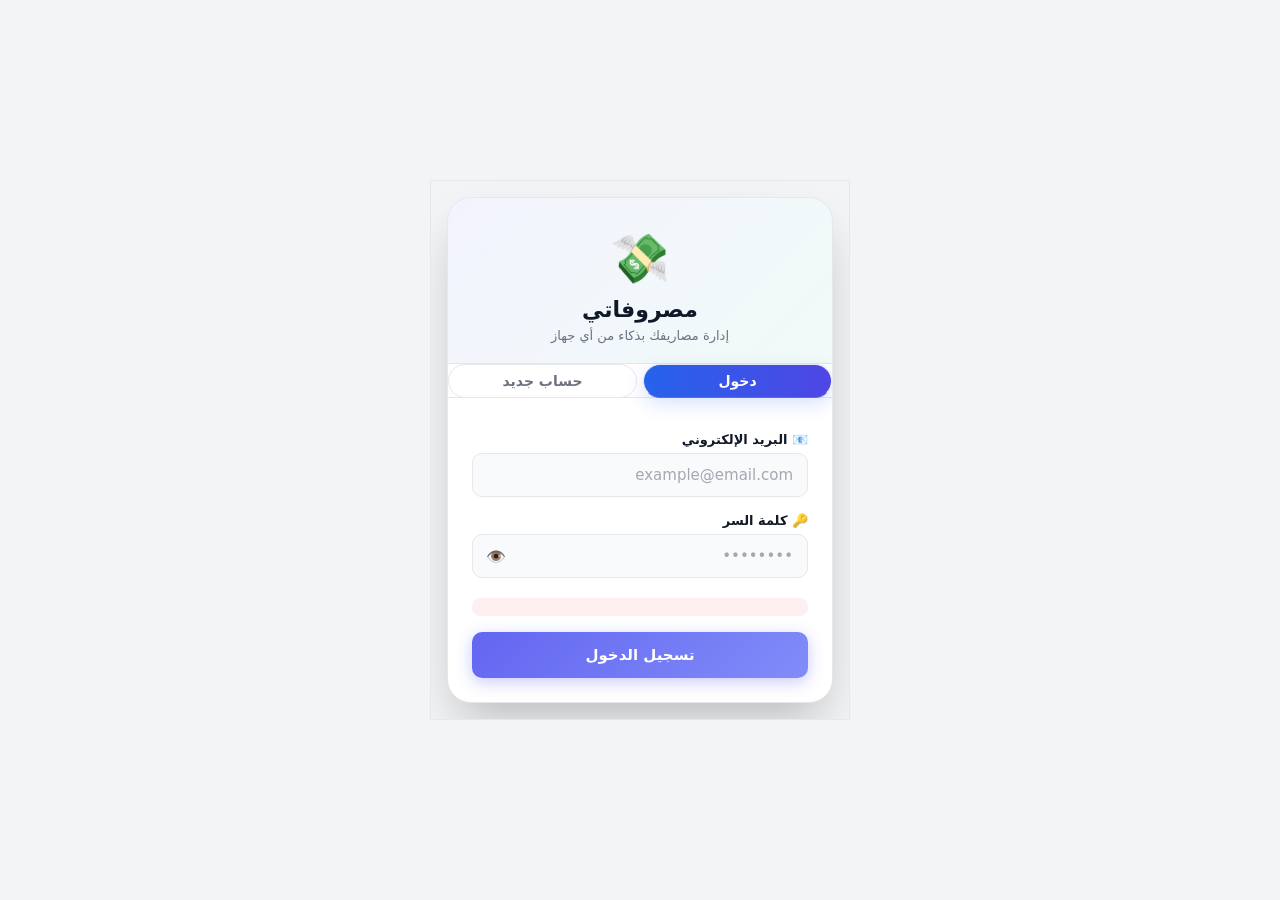
==== index.html @ d6da9ce3 "Add files via upload" ====
<!DOCTYPE html>
<html lang="ar" dir="rtl" data-theme="light">

<head>
  <meta charset="UTF-8" />
  <link rel="manifest" href="/my-money" />
  <title>نظام إدارة المصاريف</title>
  <meta name="viewport" content="width=device-width, initial-scale=1.0" />
  <meta name="theme-color" content="#4f46e5" />
  <meta name="description" content="تطبيق لإدارة ومتابعة المصاريف اليومية" />

  <!-- Web App Manifest للتطبيق -->
  <link rel="manifest" href="manifest.json" />

  <!-- أيقونات التطبيق -->
  <link rel="icon" type="image/jpeg" href="photo_2026-03-03_11-01-38.jpg" />
  <link rel="apple-touch-icon" href="photo_2026-03-03_11-01-38.jpg" />
  <meta name="apple-mobile-web-app-capable" content="yes" />
  <meta name="apple-mobile-web-app-status-bar-style" content="black-translucent" />
  <meta name="apple-mobile-web-app-title" content="المصاريف" />

  <!-- Typography: Inter + Noto Sans Arabic -->
  <link rel="preconnect" href="https://fonts.googleapis.com" />
  <link rel="preconnect" href="https://fonts.gstatic.com" crossorigin />
  <link
    href="https://fonts.googleapis.com/css2?family=Inter:wght@400;500;600;700&family=Noto+Sans+Arabic:wght@400;500;600;700&display=swap"
    rel="stylesheet" />

  <link rel="stylesheet" href="style.css?v=4.0">
  <style>
    .connection-toast {
      position: fixed;
      top: 16px;
      left: 50%;
      transform: translateX(-50%);
      padding: 8px 16px;
      background: rgba(0, 0, 0, 0.7);
      color: #fff;
      border-radius: 4px;
      display: none;
      z-index: 10000;
      transition: opacity 0.3s;
    }

    .connection-toast.show {
      display: block;
      opacity: 1;
    }

    .connection-toast.hide {
      opacity: 0;
    }

    /* network status indicator */
    .network-status {
      display: inline-block;
      width: 14px;
      height: 14px;
      border-radius: 50%;
      margin: 0 8px;
      vertical-align: middle;
      background: #2ecc71;
      /* online default */
      position: relative;
      transition: background 0.3s ease;
      box-shadow: 0 0 8px rgba(46, 204, 113, 0.5);
    }

    .network-status.online {
      background: #2ecc71 !important;
      animation: pulse-glow 2s ease-in-out infinite;
      box-shadow: 0 0 8px rgba(46, 204, 113, 0.6) !important;
    }

    .network-status.offline {
      background: #e74c3c !important;
      animation: pulse-glow-red 2s ease-in-out infinite;
      box-shadow: 0 0 8px rgba(231, 76, 60, 0.5) !important;
    }

    .network-status.syncing {
      background: #3498db !important;
      animation: sync-pulse 1s cubic-bezier(0.68, 0, 0.265, 1) infinite;
      box-shadow: 0 0 8px rgba(52, 152, 219, 0.6) !important;
    }

    .network-status.syncing:after {
      content: '';
      position: absolute;
      top: -3px;
      left: -3px;
      width: calc(100% + 6px);
      height: calc(100% + 6px);
      border: 2px solid #3498db;
      border-top-color: rgba(52, 152, 219, 0.3);
      border-right-color: rgba(52, 152, 219, 0.3);
      border-radius: 50%;
      animation: spin-sync 0.7s linear infinite;
    }

    @keyframes pulse-glow {

      0%,
      100% {
        box-shadow: 0 0 8px rgba(46, 204, 113, 0.4), inset 0 0 4px rgba(46, 204, 113, 0.3);
      }

      50% {
        box-shadow: 0 0 16px rgba(46, 204, 113, 0.8), inset 0 0 4px rgba(46, 204, 113, 0.5);
      }
    }

    @keyframes pulse-glow-red {

      0%,
      100% {
        box-shadow: 0 0 8px rgba(232, 76, 60, 0.4), inset 0 0 4px rgba(232, 76, 60, 0.3);
      }

      50% {
        box-shadow: 0 0 16px rgba(232, 76, 60, 0.8), inset 0 0 4px rgba(232, 76, 60, 0.5);
      }
    }

    @keyframes pulse-glow-blue {

      0%,
      100% {
        box-shadow: 0 0 12px rgba(52, 152, 219, 0.5);
      }

      50% {
        box-shadow: 0 0 20px rgba(52, 152, 219, 0.9);
      }
    }

    @keyframes sync-glow {

      0%,
      100% {
        box-shadow: 0 0 8px rgba(52, 152, 219, 0.4), inset 0 0 4px rgba(52, 152, 219, 0.2);
      }

      50% {
        box-shadow: 0 0 16px rgba(52, 152, 219, 0.8), inset 0 0 4px rgba(52, 152, 219, 0.4);
      }
    }

    @keyframes spin {
      from {
        transform: rotate(0deg);
      }

      to {
        transform: rotate(360deg);
      }
    }

    @keyframes spin-sync {
      0% {
        transform: rotate(0deg);
      }

      100% {
        transform: rotate(360deg);
      }
    }

    @keyframes sync-pulse {

      0%,
      100% {
        transform: scale(1);
      }

      50% {
        transform: scale(1.2);
      }
    }

    /* ==========================================
   * تحسينات شاملة - Mobile First
   * ========================================== */

    /* ===== إصلاح لون حدود المصاريف (كان hardcoded أزرق) ===== */
    .expense-item {
      border-color: var(--border-color) !important;
    }

    /* ===== الخط الأساسي للهاتف ===== */
    html,
    body {
      overflow-x: hidden;
      width: 100%;
    }

    /* Touch targets already set at base level (44px) */

    /* ===== شاشة تسجيل الدخول - Mobile First (already default) ===== */
    @media (max-width: 768px) {
      .login-container {
        max-width: 100%;
        min-height: 100vh;
        min-height: 100dvh;
        border-radius: 0;
        padding: 32px 20px 40px;
        box-shadow: none;
        border: none;
        display: flex;
        flex-direction: column;
      }

      .login-body {
        flex: 1;
      }
    }

    /* ===== Mobile-only: modals, header, tabs ===== */
    @media (max-width: 768px) {

      /* المودالات كاملة الشاشة على الهاتف */
      .modal-backdrop {
        align-items: flex-end;
        z-index: 1000 !important;
      }

      .modal {
        max-width: 100%;
        width: 100%;
        border-radius: 20px 20px 0 0;
        max-height: 92vh;
        max-height: 92dvh;
        padding: 20px 16px calc(20px + env(safe-area-inset-bottom, 0px));
        overflow-y: auto;
      }

      .modal::before {
        content: '';
        display: block;
        width: 40px;
        height: 4px;
        background: var(--border-color);
        border-radius: 2px;
        margin: -12px auto 16px;
      }

      .modal-header h3 {
        font-size: 17px;
      }

      .modal-footer .btn {
        min-height: 46px;
        font-size: 14px;
        width: 100%;
      }

      .modal-footer {
        flex-direction: column-reverse;
        gap: 8px;
      }

      /* الـ header */
      header h2 {
        font-size: 17px;
      }

      .header-sub {
        font-size: 11px;
      }

      .header-actions {
        display: none;
      }

      /* التبويبات مخفية - يحل محلها Bottom Nav */
      .tabs {
        display: none !important;
      }

      .tab-btn {
        font-size: 11px;
        padding: 8px 4px;
      }

      /* month row */
      .month-row {
        flex-wrap: wrap;
        gap: 6px;
      }

      header {
        margin-bottom: 4px;
      }

      /* بطاقات الملخص */
      .summary-value {
        font-size: 15px;
      }

      .card-header h3 {
        font-size: 14px;
      }
    }

    /* ===== شريط التنقل السفلي للهاتف (Bottom Navigation) ===== */
    #mobileBottomNav {
      display: none;
      position: fixed;
      bottom: 0;
      left: 0;
      right: 0;
      height: 66px;
      background: var(--card-bg);
      border-top: 1px solid var(--border-color);
      box-shadow: 0 -2px 12px rgba(0, 0, 0, 0.06);
      z-index: 200;
      padding-bottom: env(safe-area-inset-bottom, 0px);
      align-items: center;
      justify-content: space-around;
    }

    @media (max-width: 768px) {
      #mobileBottomNav {
        display: flex;
      }
    }

    .mobile-nav-item {
      display: flex;
      flex-direction: column;
      align-items: center;
      justify-content: center;
      flex: 1;
      gap: 2px;
      padding: 8px 4px;
      border: none;
      background: transparent;
      cursor: pointer;
      color: var(--subtext-color);
      font-size: 10px;
      font-weight: 600;
      transition: color var(--transition-fast);
      -webkit-tap-highlight-color: transparent;
      position: relative;
      min-height: 50px;
      touch-action: manipulation;
    }

    .mobile-nav-item .nav-icon {
      font-size: 20px;
      transition: transform 0.2s;
    }

    .mobile-nav-item.active {
      color: var(--accent);
    }

    .mobile-nav-item.active .nav-icon {
      transform: scale(1.15);
    }

    .mobile-nav-item::after {
      content: '';
      position: absolute;
      bottom: -1px;
      left: 50%;
      transform: translateX(-50%);
      width: 0;
      height: 3px;
      background: var(--accent);
      border-radius: 2px;
      transition: width 0.2s;
    }

    .mobile-nav-item.active::after {
      width: 60%;
    }

    /* زر إضافة مصروف في المنتصف */
    .mobile-nav-fab {
      width: 52px;
      height: 52px;
      border-radius: 50%;
      background: var(--accent);
      color: white;
      border: none;
      font-size: 26px;
      display: flex;
      align-items: center;
      justify-content: center;
      cursor: pointer;
      box-shadow: 0 4px 16px rgba(79, 70, 229, 0.4);
      transition: transform var(--transition-fast), box-shadow var(--transition-fast);
      margin-top: -20px;
      flex-shrink: 0;
      -webkit-tap-highlight-color: transparent;
      touch-action: manipulation;
    }

    .mobile-nav-fab:active {
      transform: scale(0.92);
      box-shadow: 0 2px 8px rgba(79, 70, 229, 0.35);
    }

    /* ===== زر الإعدادات (يظهر في الـ Header بدلاً من الأزرار الكثيرة على الهاتف) ===== */
    #mobileHeaderBar {
      display: none;
    }

    @media (max-width: 768px) {
      #mobileHeaderBar {
        display: flex;
        justify-content: space-between;
        align-items: center;
        margin-bottom: 4px;
      }

      .mobile-header-right {
        display: flex;
        align-items: center;
        gap: 8px;
      }
    }

    /* ===== قائمة الإعدادات المنسدلة ===== */
    #settingsMenu {
      position: absolute;
      top: calc(100% + 6px);
      left: 0;
      background: var(--card-bg);
      border: 1px solid var(--border-color);
      border-radius: 14px;
      box-shadow: 0 8px 28px rgba(0, 0, 0, 0.14);
      z-index: 300;
      min-width: 200px;
      overflow: hidden;
      animation: fadeInUp 0.2s ease-out;
      display: none;
    }

    #settingsMenu.open {
      display: block;
    }

    .settings-menu-item {
      display: flex;
      align-items: center;
      gap: 10px;
      padding: 13px 16px;
      border: none;
      background: transparent;
      cursor: pointer;
      font-size: 14px;
      color: var(--text-color);
      width: 100%;
      text-align: right;
      border-bottom: 1px solid var(--border-color);
      transition: background 0.15s;
    }

    .settings-menu-item:last-child {
      border-bottom: none;
    }

    .settings-menu-item:hover,
    .settings-menu-item:active {
      background: var(--muted-bg);
    }

    .settings-menu-item.danger {
      color: var(--danger);
    }

    #settingsMenuWrapper {
      position: relative;
    }

    /* ===== Progress Bar لنسبة الإنفاق ===== */
    .spending-progress-wrap {
      margin-top: 10px;
      padding: 8px 10px;
      background: var(--muted-bg);
      border-radius: 10px;
    }

    .spending-progress-header {
      display: flex;
      justify-content: space-between;
      font-size: 12px;
      color: var(--subtext-color);
      margin-bottom: 6px;
      font-weight: 600;
    }

    .spending-progress-bar {
      height: 10px;
      background: var(--muted-bg-2);
      border-radius: 999px;
      overflow: hidden;
    }

    .spending-progress-fill {
      height: 10px;
      border-radius: 999px;
      transition: width 0.5s cubic-bezier(0.34, 1.56, 0.64, 1), background 0.3s;
      background: linear-gradient(90deg, #22c55e, #16a34a);
    }

    .spending-progress-fill.warn {
      background: linear-gradient(90deg, #f59e0b, #d97706);
    }

    .spending-progress-fill.danger {
      background: linear-gradient(90deg, #ef4444, #b91c1c);
    }

    /* ===== زر مسح البحث (✕) ===== */
    .search-wrapper {
      position: relative;
      flex: 1;
    }

    .search-clear-btn {
      position: absolute;
      right: 10px;
      top: 50%;
      transform: translateY(-50%);
      background: none;
      border: none;
      cursor: pointer;
      font-size: 14px;
      color: var(--subtext-color);
      display: none;
      padding: 4px 6px;
      border-radius: 50%;
      line-height: 1;
      transition: color 0.15s, background 0.15s;
      z-index: 1;
    }

    .search-clear-btn.visible {
      display: block;
    }

    .search-clear-btn:hover {
      color: var(--text-color);
      background: var(--muted-bg-2);
    }

    /* ===== الآلة الحاسبة ===== */
    .calc-btn {
      background: var(--card-bg);
      color: var(--text-color);
      border: none;
      padding: 18px 10px;
      font-size: 18px;
      font-weight: 500;
      cursor: pointer;
      transition: background 0.12s, transform 0.08s;
      user-select: none;
      -webkit-tap-highlight-color: transparent;
      touch-action: manipulation;
    }

    .calc-btn:hover {
      background: var(--muted-bg-2);
    }

    .calc-btn:active {
      transform: scale(0.94);
      background: var(--border-color);
    }

    .calc-btn-fn {
      background: var(--muted-bg);
      color: var(--subtext-color);
      font-size: 16px;
    }

    .calc-btn-fn:hover {
      background: var(--muted-bg-2);
    }

    .calc-btn-op {
      background: rgba(255, 159, 10, 0.15);
      color: #ff9f0a;
      font-size: 20px;
      font-weight: 700;
    }

    .calc-btn-op:hover {
      background: rgba(255, 159, 10, 0.25);
    }

    .calc-btn-eq {
      background: #ff9f0a;
      color: #fff;
      font-size: 20px;
      font-weight: 700;
    }

    .calc-btn-eq:hover {
      background: #e8920d;
    }

    .calc-btn-eq:active {
      transform: scale(0.94);
    }

    /* ===== تحسين مودال الإعدادات Desktop ===== */
    /* ===== Tablet Enhancement (768px+) ===== */
    @media (min-width: 768px) {
      body {
        padding: 10px;
        align-items: center;
      }

      .app-container {
        max-width: 560px;
        border-radius: var(--radius-lg);
        box-shadow: var(--shadow-lg);
        border: 1px solid var(--border-color);
        padding: 20px;
        min-height: auto;
      }

      .card {
        border-radius: var(--radius-md);
        padding: 16px;
        box-shadow: var(--shadow-sm);
      }

      .btn {
        font-size: 13px;
        padding: 8px 16px;
        min-height: 36px;
      }

      .btn-sm {
        min-height: 32px;
        padding: 6px 12px;
      }

      .form-input,
      .form-textarea,
      .form-select {
        font-size: 14px;
        padding: 10px 12px;
        min-height: 38px;
      }

      .month-select {
        font-size: 13px;
        min-height: 38px;
      }

      .login-container {
        max-width: 420px;
        border-radius: var(--radius-lg);
        box-shadow: var(--shadow-lg);
        border: 1px solid var(--border-color);
        min-height: auto;
      }
    }

    /* ===== Desktop Enhancement (769px+) ===== */
    @media (min-width: 769px) {

      /* يُظهر header actions على الـ desktop */
      .header-actions {
        display: flex !important;

      }

      /* يُخفي Mobile bar على الـ desktop */
      #mobileHeaderBar {
        display: none !important;
      }

      /* Bottom nav مخفي */
      #mobileBottomNav {
        display: none !important;
      }

      /* التبويبات ظاهرة على الديسكتوب */
      .tabs {
        display: flex !important;
      }

      /* إلغاء modal column-reverse على الديسكتوب */
      .modal-footer {
        flex-direction: row !important;
      }

      .modal-footer .btn {
        width: auto !important;
        min-height: 36px;
      }

      /* الـ modal يعود لوضع المنتصف على الديسكتوب */
      .modal-backdrop {
        align-items: center !important;
      }

      .modal {
        border-radius: var(--radius-lg) !important;
        max-width: 520px !important;
        width: calc(100% - 32px) !important;
      }

      /* إلغاء الشريط العلوي للمودال */
      .modal::before {
        display: none !important;
      }
    }

    /* ===== Wide Desktop (1024px+) ===== */
    @media (min-width: 1024px) {
      .app-container {
        max-width: 600px;
      }
    }

    /* ===== تحسين Safe Area (Notch / Home Bar) ===== */
    @supports (padding-bottom: env(safe-area-inset-bottom)) {
      @media (max-width: 768px) {
        .app-container {
          padding-bottom: calc(80px + env(safe-area-inset-bottom, 0px));
        }

        #mobileBottomNav {
          padding-bottom: env(safe-area-inset-bottom, 0px);
          height: calc(62px + env(safe-area-inset-bottom, 0px));
        }
      }
    }

    /* ===== تحسين Scroll على الهاتف ===== */
    @media (max-width: 768px) {
      html {
        scroll-behavior: smooth;
        -webkit-overflow-scrolling: touch;
      }

      .expense-list {
        gap: 8px;
      }

      .expense-item {
        padding: 12px 10px;
        border-radius: 12px;
      }

      .expense-title {
        font-size: 14px;
      }

      .expense-amount {
        font-size: 14px;
        font-weight: 700;
      }

      /* تحسين بطاقة المقارنة */
      .compare-card {
        padding: 12px;
      }

      /* month-row على الهاتف */
      .month-row {
        flex-wrap: wrap;
      }

      .month-select {
        min-height: 44px;
      }

      /* filter-row */
      .filter-row {
        flex-direction: column;
      }

      .filter-row .form-input-sm,
      .filter-row .form-select-sm {
        width: 100%;
      }
    }
  </style>

</head>

<body>
  <div id="connectionToast" class="connection-toast"></div>
  <!-- Alert Modal Card -->
  <div id="alertModal" class="alert-modal-overlay" style="display:none;">
    <div class="alert-card">
      <div class="alert-card-header">
        <div id="alertIcon" class="alert-card-icon">⚠️</div>
        <div>
          <h3 id="alertTitle" class="alert-card-title">تنبيه</h3>
          <div id="alertMessage" class="alert-card-message"></div>
        </div>
      </div>
      <div class="alert-card-footer">
        <button id="alertBtnCancel" class="btn btn-alert-cancel" style="display:none;">إلغاء</button>
        <button id="alertBtnConfirm" class="btn btn-alert-confirm">حسناً</button>
      </div>
    </div>
  </div>

  <!-- Telegram Progress Modal -->
  <div id="tgProgressOverlay" class="tg-progress-overlay" style="display:none;">
    <div class="tg-progress-card">
      <div class="tg-progress-icon">
        <div class="tg-spinner"></div>
        <div class="tg-icon-center">📲</div>
      </div>
      <h3 class="tg-progress-title">جارِ تحضير النسخة الاحتياطية</h3>
      <div id="tgProgressLabel" class="tg-progress-label">يرجى الانتظار بينما نقوم برفع البيانات...</div>

      <div class="tg-stats-container" id="tgStatsContainer" style="display:none;">
        <div class="tg-stat-item">
          <span class="tg-stat-label">المصاريف</span>
          <span class="tg-stat-value" id="tgStatExpenses">0</span>
        </div>
        <div class="tg-stat-item">
          <span class="tg-stat-label">الإجمالي</span>
          <span class="tg-stat-value" id="tgStatTotal">0</span>
        </div>
      </div>

      <div class="tg-progress-bar-container">
        <div id="tgProgressBar" class="tg-progress-bar-fill"></div>
      </div>
    </div>
  </div>
  <!-- لودر تحميل (يظهر أثناء التحقق من حالة الدخول) -->
  <div id="appLoader" class="app-loader" style="display:none">🔄 جاري التحقق من حالة الدخول...</div>

  <!-- شاشة تسجيل الدخول -->
  <div id="loginView" class="login-container">

    <!-- بطاقة تسجيل الدخول -->
    <div class="login-card">

      <!-- الشعار والعنوان -->
      <div class="login-brand">
        <div class="login-brand-icon">💸</div>
        <h1 class="login-brand-title">مصروفاتي</h1>
        <p class="login-brand-sub">إدارة مصاريفك بذكاء من أي جهاز</p>
      </div>

      <!-- التبويبات -->
      <div class="login-tabs">
        <button id="tabLogin" class="login-tab-btn active">دخول</button>
        <button id="tabRegister" class="login-tab-btn">حساب جديد</button>
      </div>

      <!-- نموذج تسجيل الدخول -->
      <div id="loginForm" class="login-form-body">
        <div class="login-field">
          <label class="login-label">📧 البريد الإلكتروني</label>
          <input id="loginEmail" type="email" class="login-input" placeholder="example@email.com"
            autocomplete="email" />
        </div>
        <div class="login-field">
          <label class="login-label">🔑 كلمة السر</label>
          <div class="login-pw-wrap">
            <input id="loginPassword" type="password" class="login-input" placeholder="••••••••"
              autocomplete="current-password" />
            <button id="btnTogglePwLogin" class="login-pw-toggle" type="button">👁️</button>
          </div>
        </div>
        <div id="authError" class="login-error"></div>
        <button id="btnLogin" class="login-submit-btn">تسجيل الدخول</button>
        <div id="loginProcessingBar" class="login-processing-bar" role="status" aria-live="polite"
          style="display:none;">
          <div class="processing-spinner"></div>
          <span>جاري التحقق...</span>
        </div>
      </div>

      <!-- نموذج إنشاء حساب -->
      <div id="registerForm" class="login-form-body" style="display:none;">
        <div class="login-field">
          <label class="login-label">📧 البريد الإلكتروني</label>
          <input id="registerEmail" type="email" class="login-input" placeholder="example@email.com"
            autocomplete="email" />
        </div>
        <div class="login-field">
          <label class="login-label">🔑 كلمة السر</label>
          <div class="login-pw-wrap">
            <input id="registerPassword" type="password" class="login-input" placeholder="••••••••"
              autocomplete="new-password" />
            <button id="btnTogglePwReg" class="login-pw-toggle" type="button">👁️</button>
          </div>
        </div>
        <div class="login-field">
          <label class="login-label">🔒 تأكيد كلمة السر</label>
          <input id="registerPasswordConfirm" type="password" class="login-input" placeholder="••••••••"
            autocomplete="new-password" />
        </div>
        <div id="registerError" class="login-error"></div>
        <button id="btnRegister" class="login-submit-btn">إنشاء الحساب</button>
        <button id="btnCancelRegister" class="login-cancel-btn" type="button">إلغاء</button>
      </div>

    </div>

    <script>
      // Service Worker registration and background-sync helpers
      async function registerServiceWorkerAndSync() {
        if (!('serviceWorker' in navigator)) return;
        try {
          const reg = await navigator.serviceWorker.register('/sw.js');
          
          // المستمع لتحديثات الـ Service Worker
          reg.addEventListener('updatefound', () => {
            const newWorker = reg.installing;
            newWorker.addEventListener('statechange', () => {
              if (newWorker.state === 'installed' && navigator.serviceWorker.controller) {
                console.log('[SW] تحديث جديد متاح. يرجى إعادة تحميل الصفحة.');
              }
            });
          });

          navigator.serviceWorker.addEventListener('message', (e) => {
            if (!e.data) return;
            if (e.data.type === 'sync-now') {
              try { if (typeof syncPendingChanges === 'function') syncPendingChanges(); } catch (err) { console.warn(err); }
            }
          });

          async function ensureBackgroundSyncRegistered() {
            if (!('sync' in reg)) return;
            try { await reg.sync.register('sync-expenses'); } catch (err) { console.warn(err); }
          }
          setInterval(() => { ensureBackgroundSyncRegistered(); }, 60000);
          ensureBackgroundSyncRegistered();
        } catch (e) { console.warn('SW register failed', e); }
      }
      window.addEventListener('load', () => { registerServiceWorkerAndSync(); });
    </script>
  </div>


  <!-- واجهة التطبيق -->
  <div id="appView" class="app-container">
    <header>
      <div class="header-left">
        <h2><span class="icon">📊</span>مصروفاتي الشهرية</h2>
        <div class="header-sub">إدارة الراتب والمصاريف مع فصل كامل بين الأشهر.</div>
      </div>
      <div class="header-actions">
        <span id="userEmailLabel" class="user-label"></span>
        <!-- حالة الشبكة والمزامنة -->
        <div id="networkStatus" class="network-status" title="حالة الاتصال"></div>
        <div id="syncIndicator" class="sync-indicator synced" title="حالة المزامنة" onclick="showSyncDetails()">
          <span class="sync-dot"></span>
          <span class="sync-label">مزامن</span>
        </div>
        <button id="btnChangePasswordQuick" class="btn btn-outline btn-sm">تغيير كلمة السر</button>
        <button id="btnToggleTheme" class="btn btn-outline btn-sm">الوضع الداكن</button>
        <button id="btnAdminPanel" class="btn btn-outline btn-sm" style="display:none;">لوحة التحكم</button>
        <button id="btnLogout" class="btn btn-outline btn-sm">تسجيل خروج</button>
      </div>
    </header>

    <!-- Mobile Header Bar (يظهر على الهاتف فقط) -->
    <div id="mobileHeaderBar">
      <div style="display:flex; align-items:center; gap:8px;">
        <div id="networkStatusMobile" class="network-status" title="حالة الاتصال"></div>
        <div id="syncIndicatorMobile" class="sync-indicator synced" title="حالة المزامنة" onclick="showSyncDetails()">
          <span class="sync-dot"></span>
          <span class="sync-label">مُزامَن</span>
        </div>
        <span id="userEmailLabelMobile" class="user-label" style="font-size:11px;"></span>
      </div>
      <div class="mobile-header-right">
        <div id="settingsMenuWrapper">
          <button id="btnMobileSettings" class="btn btn-outline btn-sm" style="min-height:36px;" aria-haspopup="true"
            aria-expanded="false">⚙️</button>
          <div id="settingsMenu" role="menu">
            <button class="settings-menu-item" id="menuToggleThemeMob">الوضع الداكن</button>
            <button class="settings-menu-item" id="menuChangePasswordMob">تغيير كلمة السر</button>
            <button class="settings-menu-item" id="menuAdminMob" style="display:none;">لوحة التحكم</button>
            <button class="settings-menu-item" id="menuTelegramBackup">📲 نسخة احتياطية (تلغرام)</button>
            <button class="settings-menu-item danger" id="menuLogoutMob">تسجيل الخروج</button>
          </div>
        </div>
      </div>
    </div>

    <!-- تبويبات (مع أزرار سريعة إضافية) -->
    <div class="tabs">
      <button class="tab-btn active" data-tab="month">الشهر الحالي</button>
      <button class="tab-btn" data-tab="compare">مقارنة الأشهر</button>
      <button class="tab-btn" data-tab="planning"> التخطيط والأهداف</button>
      <button class="tab-btn" data-tab="private"> ملاحظاتي</button>
      <button id="adminTabBtn" class="tab-btn" data-tab="admin" style="display:none;">لوحة التحكم</button>
    </div>

    <!-- اختيار الشهر -->
    <div class="month-row">
      <select id="monthSelect" class="month-select"></select>
      <button id="btnEditMonth" class="btn btn-outline btn-sm">⚙️ إدارة الشهر</button>
      <button id="btnAddMonth" class="btn btn-primary btn-sm">+ شهر</button>
    </div>

    <!-- تبويب الشهر الحالي -->
    <div id="tab-month">
      <!-- ملخص -->
      <div class="card">
        <div class="card-header">
          <h3>ملخص الشهر</h3>
        </div>
        <div class="summary-grid">
          <div class="summary-item">
            <div class="summary-label">الراتب</div>
            <div id="summarySalary" class="summary-value">0</div>
          </div>
          <div class="summary-item">
            <div class="summary-label">إجمالي المصاريف</div>
            <div id="summaryExpenses" class="summary-value negative">0</div>
          </div>
          <div class="summary-item">
            <div class="summary-label">المتبقي</div>
            <div id="summaryRemaining" class="summary-value positive">0</div>
          </div>
        </div>
        <!-- Progress Bar الإنفاق -->
        <div class="spending-progress-wrap" id="spendingProgressWrap">
          <div class="spending-progress-header">
            <span>نسبة الإنفاق من الراتب</span>
            <span id="spendingProgressPct">0%</span>
          </div>
          <div class="spending-progress-bar">
            <div class="spending-progress-fill" id="spendingProgressFill" style="width:0%"></div>
          </div>
        </div>
      </div>

      <!-- إحصائيات متقدمة -->
      <div class="card">
        <div class="card-header">
          <div class="collapse-toggle" id="advancedStatsToggle">
            <span style="display:flex; align-items:center; gap:8px;">📈 إحصائيات متقدمة للشهر</span>
            <span id="advancedStatsIcon" class="collapse-icon">▼</span>
          </div>
        </div>
        <div id="advancedStatsBody" class="collapse-body">

          <!-- شبكة الإحصائيات الرئيسية -->
          <div class="adv-stats-grid">
            <div class="adv-stat-card">
              <div class="adv-stat-icon">📅</div>
              <div class="adv-stat-info">
                <div class="adv-stat-label">متوسط الصرف اليومي</div>
                <div id="statDailyAvg" class="adv-stat-value">0</div>
              </div>
            </div>
            <div class="adv-stat-card">
              <div class="adv-stat-icon">🗓️</div>
              <div class="adv-stat-info">
                <div class="adv-stat-label">المتبقي لكل يوم</div>
                <div id="statRemainingPerDay" class="adv-stat-value">0</div>
              </div>
            </div>
            <div class="adv-stat-card">
              <div class="adv-stat-icon">🔺</div>
              <div class="adv-stat-info">
                <div class="adv-stat-label">أكبر مصروف</div>
                <div id="statMaxExpense" class="adv-stat-value">0</div>
              </div>
            </div>
            <div class="adv-stat-card">
              <div class="adv-stat-icon">🔻</div>
              <div class="adv-stat-info">
                <div class="adv-stat-label">أصغر مصروف</div>
                <div id="statMinExpense" class="adv-stat-value">0</div>
              </div>
            </div>
            <div class="adv-stat-card">
              <div class="adv-stat-icon">🧾</div>
              <div class="adv-stat-info">
                <div class="adv-stat-label">عدد المصاريف</div>
                <div id="statCount" class="adv-stat-value">0</div>
              </div>
            </div>
            <div class="adv-stat-card">
              <div class="adv-stat-icon">📊</div>
              <div class="adv-stat-info">
                <div class="adv-stat-label">متوسط مبلغ المصروف</div>
                <div id="statAvgAmount" class="adv-stat-value">0</div>
              </div>
            </div>
            <div class="adv-stat-card">
              <div class="adv-stat-icon">🏆</div>
              <div class="adv-stat-info">
                <div class="adv-stat-label">أكثر تصنيف صرفاً</div>
                <div id="statTopCategory" class="adv-stat-value">لا يوجد</div>
              </div>
            </div>
            <div class="adv-stat-card">
              <div class="adv-stat-icon">🛡️</div>
              <div class="adv-stat-info">
                <div class="adv-stat-label">المصروف اليومي الآمن</div>
                <div id="statSafeLimit" class="adv-stat-value">0</div>
                <div id="statSafeLimitMsg" class="stat-safe-msg"></div>
              </div>
            </div>
            <div class="adv-stat-card">
              <div class="adv-stat-icon">⏰</div>
              <div class="adv-stat-info">
                <div class="adv-stat-label">الأيام المتبقية في الشهر</div>
                <div id="statDaysLeft" class="adv-stat-value">—</div>
              </div>
            </div>
          </div>

          <!-- تنبيه وتير الإنفاق -->
          <div id="spendingPaceAlert" class="spending-pace-alert" style="display:none;"></div>

          <!-- أبار التصنيفات -->
          <div class="adv-cats-title">🗂️ توزيع الإنفاق حسب الفئة</div>
          <div class="category-bars" id="categoryBars"></div>

        </div>
      </div>

      <!-- بطاقة التحليل الذكي للشهر (تم تعطيلها مؤقتاً بناءً على طلب المستخدم)
      <div class="card ai-analysis-card" id="monthlyAICard">
        <div class="ai-analysis-header">
          <div class="ai-analysis-header-left">
            <div class="ai-analysis-icon-wrap">
              <span class="ai-analysis-icon">🧠</span>
            </div>
            <div>
              <div class="ai-analysis-title">تحليل الذكاء الاصطناعي</div>
              <div class="ai-analysis-subtitle">تحليل دقيق مبني على بياناتك الفعلية</div>
            </div>
          </div>
          <div class="ai-analysis-header-right">
            <button id="btnAnalyzeMonth" class="ai-analyze-btn">
              <span class="ai-btn-icon">🔍</span>
              <span class="ai-btn-text">حلل شهري</span>
            </button>
          </div>
        </div>

        <div id="monthlyAIResult" class="ai-result-area" style="display:none;">
        </div>
      </div>
      -->

      <!-- المصاريف -->
      <div class="card">
        <div class="card-header">
          <h3>المصاريف</h3>
          <button id="btnAddExpense" class="btn btn-success btn-sm">+ مصروف</button>
        </div>
        <div class="filter-row">
          <div class="search-wrapper">
            <input id="searchInput" type="text" class="form-input form-input-sm" placeholder="🔍 بحث عن مصروف..." />
            <button id="searchClearBtn" class="search-clear-btn" title="مسح البحث">✕</button>
          </div>
          <select id="filterCategory" class="form-select form-select-sm">
            <option value="all">كل التصنيفات</option>
          </select>
        </div>
        <label class="filter-toggle">
          <input type="checkbox" id="filterHasImage" />
          عرض المصاريف التي تحتوي على صورة فقط
        </label>
        <div id="filterSummary" class="filter-summary"></div>
        <div id="expenseList" class="expense-list"></div>
      </div>

      <!-- إدارة التصنيفات -->
      <div class="card">
        <div class="card-header">
          <h3>التصنيفات</h3>
        </div>
        <div class="category-add-row">
          <input id="newCategoryInput" type="text" class="form-input form-input-sm" placeholder="تصنيف جديد" />
          <button id="btnAddCategory" class="btn btn-outline btn-sm">إضافة</button>
        </div>
        <div id="categoryList"></div>
      </div>
    </div>

    <!-- تبويب مقارنة الأشهر -->
    <div id="tab-compare" style="display:none;">
      <!-- زر المقارنة المفصلة -->
      <button id="btnOpenDetailedCompare" class="btn btn-primary" style="width: 100%; margin-bottom: 12px; display: flex; align-items: center; justify-content: center; gap: 8px; font-weight: 700;">
        <i class="fa-solid fa-code-compare"></i> مقارنة مفصلة بين شهرين
      </button>

      <!-- شريط الترتيب والفلترة -->
      <div class="compare-toolbar">
        <span class="compare-toolbar-label">📊 ترتيب حسب:</span>
        <div class="compare-sort-group">
          <button class="compare-sort-btn active" data-sort="newest">الأحدث</button>
          <button class="compare-sort-btn" data-sort="oldest">الأقدم</button>
          <button class="compare-sort-btn" data-sort="highest">الأعلى صرفاً</button>
          <button class="compare-sort-btn" data-sort="lowest">الأقل صرفاً</button>
          <button class="compare-sort-btn" data-sort="remaining">الأعلى ادخاراً</button>
        </div>
      </div>

      <!-- مقارنة الفئات شهر بشهر -->
      <div class="card" style="margin-bottom: 1.5rem;">
        <h3
          style="margin-bottom: 1rem; color: var(--text-primary); font-size: 1.1rem; display: flex; align-items: center; gap: 8px;">
          <span>📊</span> مقارنة الفئات السريعة
        </h3>
        <p style="font-size: 0.85rem; color: var(--text-secondary); margin-bottom: 1rem;">قارن الاستهلاك للفئة المحددة
          بين الشهر المحدد حالياً والشهر الذي يسبقه.</p>

        <div style="display: flex; gap: 10px; align-items: center; flex-wrap: wrap;">
          <select id="quickCompareCategory" class="form-input" style="max-width: 200px;">
          </select>
          <button id="btnQuickCompare" class="btn btn-primary" style="padding: 0.4rem 1rem;">مقارنة سريعـة</button>
        </div>

        <div id="quickCompareResult"
          style="margin-top: 1rem; padding: 1rem; background: var(--bg-color); border-radius: 8px; display: none; align-items: center; gap: 15px; flex-wrap: wrap;">
          <div style="flex: 1; min-width: 110px;">
            <div style="font-size: 0.8rem; color: var(--text-secondary);" id="labelPrevMonth">الشهر الماضي</div>
            <div id="quickComparePrevVal" style="font-size: 1.2rem; font-weight: 600; color: var(--text-primary);">0
            </div>
          </div>
          <div style="flex: 1; min-width: 110px;">
            <div style="font-size: 0.8rem; color: var(--text-secondary);" id="labelCurrMonth">الشهر الحالي</div>
            <div id="quickCompareCurrVal" style="font-size: 1.2rem; font-weight: 600; color: var(--text-primary);">0
            </div>
          </div>
          <div id="quickCompareBadge"
            style="padding: 6px 12px; border-radius: 20px; font-weight: 600; font-size: 0.9rem;">
            --
          </div>
        </div>
      </div>

      <!-- بطاقة التحليل الذكي المقارن (تم تعطيلها مؤقتاً بناءً على طلب المستخدم)
      <div class="card ai-analysis-card ai-compare-card" id="compareAICard">
        <div class="ai-analysis-header">
          <div class="ai-analysis-header-left">
            <div class="ai-analysis-icon-wrap ai-compare-icon-wrap">
              <span class="ai-analysis-icon">📊</span>
            </div>
            <div>
              <div class="ai-analysis-title">تحليل الاشهر الذكي</div>
              <div class="ai-analysis-subtitle">يحلل الـ AI أنماط إنفاقك عبر كل الأشهر</div>
            </div>
          </div>
          <div class="ai-analysis-header-right">
            <button id="btnAnalyzeAllMonths" class="ai-analyze-btn ai-analyze-btn--compare">
              <span class="ai-btn-icon">🔍</span>
              <span class="ai-btn-text">حلل الاشهر</span>
            </button>
          </div>
        </div>
        <div id="compareAIResult" class="ai-result-area" style="display:none;"></div>
      </div>
      -->

      <!-- حاوية المحتوى (تُملأ بواسطة renderComparison) -->
      <div id="compareContainer"></div>
    </div>

    <!-- تبويب التخطيط والأهداف -->
    <div id="tab-planning" class="planning-tab-bg" style="display:none;">
      
      <!-- قسم الأهداف -->
      <div class="glass-card" style="margin-bottom: 24px;">
        <div class="glass-header">
          <h3 style="display:flex; align-items:center; gap:8px; font-size:1.3rem; color: var(--text-color); font-weight: 800;">
            <div style="background: linear-gradient(135deg, #3b82f6, #8b5cf6); -webkit-background-clip: text; background-clip: text; -webkit-text-fill-color: transparent;"><i class="fa-solid fa-bullseye"></i></div> أهدافي المستقبلية
          </h3>
          <button id="btnAddGoal" class="btn btn-primary" style="border-radius: 14px; font-weight: 800; padding: 8px 16px; background: linear-gradient(135deg, #3b82f6 0%, #2563eb 100%); box-shadow: 0 4px 15px rgba(37,99,235,0.3); border: none; transition: transform 0.2s, box-shadow 0.2s;">+ هدف جديد</button>
        </div>
        <div id="goalsContainer" class="goals-grid" style="display: grid; grid-template-columns: repeat(auto-fill, minmax(280px, 1fr)); gap: 16px; margin-top: 16px;">
          <!-- Goals injected via JS -->
          <div class="empty-state" id="goalsEmpty" style="grid-column: 1 / -1; background: rgba(255,255,255,0.5); backdrop-filter: blur(4px); border-radius: 16px; padding: 24px;">لا توجد أهداف حالياً. ابدأ بالتخطيط لمستقبلك!</div>
        </div>
      </div>

      <!-- قسم حدود الصرف -->
      <div class="glass-card">
        <div class="glass-header">
          <h3 style="display:flex; align-items:center; gap:8px; font-size:1.3rem; color: var(--text-color); font-weight: 800;">
            <div style="background: linear-gradient(135deg, #ef4444, #f97316); -webkit-background-clip: text; background-clip: text; -webkit-text-fill-color: transparent;"><i class="fa-solid fa-shield-halved"></i></div> حدود الصرف
          </h3>
          <button id="btnOpenCategoryLimits" class="btn btn-outline" style="border-radius: 14px; font-weight: 800; background: rgba(255,255,255,0.6); backdrop-filter: blur(10px); border: 1px solid rgba(255,255,255,0.8); color: var(--text-color); box-shadow: 0 4px 10px rgba(0,0,0,0.05); transition: all 0.2s;">إدارة الحدود</button>
        </div>
        <div style="margin-top: 8px; font-size: 13px; color: var(--subtext-color); margin-bottom: 16px;">
          ضع حداً أقصى للصرف في فئات معينة لمراقبة ميزانيتك بدقة.
        </div>
        <div id="limitsContainer" style="display: flex; flex-direction: column; gap: 12px;">
          <!-- Limits injected via JS -->
          <div class="empty-state" id="limitsEmpty" style="background: rgba(255,255,255,0.5); backdrop-filter: blur(4px); border-radius: 16px; padding: 24px;">لم تقم بتعيين حدود صرف لأي فئة حتى الآن.</div>
        </div>
      </div>

    </div>

    <!-- تبويب ملاحظاتي والحسابات (محمي برقم PIN) -->
    <div id="tab-private" style="display:none;">
      <div id="privateSection" class="private-section-locked">
        <div class="private-lock-container">
          <div class="private-lock-icon">🔐</div>
          <div class="private-lock-text">بيانات حساسة محمية برقم PIN</div>
          <div class="private-pin-input-group">
            <input id="privatePinInput" type="text" inputmode="numeric" pattern="[0-9]*" class="private-pin-input"
              placeholder="0000" maxlength="6" />
            <button id="btnOpenPrivate" class="btn-open-private">فتح</button>
          </div>
          <div id="privateErrorMsg" class="private-error-msg"></div>
        </div>
      </div>

      <div id="privateContent" class="private-content" style="display:none;">
        <!-- قسم رصيدي الكامل -->
        <div class="private-card budget-summary-card">
          <div class="private-card-title">💰 الراتب الكامل</div>
          <div style="display: flex; flex-direction: column; gap: 12px;">
            <!-- حقل الرصيد الكلي -->
            <div class="budget-input-group">
              <label
                style="font-size: 11px; color: var(--subtext-color); font-weight: 600; margin-bottom: 4px; display: block;">إجمالي
                أموالي</label>
              <input id="totalBalanceInput" type="text" inputmode="numeric" class="form-input form-input-sm"
                placeholder="0" />
            </div>

            <!-- اختيار نطاق الأشهر -->
            <div class="budget-range-group">
              <label
                style="font-size: 11px; color: var(--subtext-color); font-weight: 600; margin-bottom: 6px; display: block;">📅
                احسب من:</label>
              <div style="display: grid; grid-template-columns: 1fr 1fr; gap: 6px;">
                <div>
                  <label
                    style="font-size: 10px; color: var(--subtext-color); display: block; margin-bottom: 3px;">من</label>
                  <select id="budgetFromMonth" class="form-select form-select-sm"></select>
                </div>
                <div>
                  <label
                    style="font-size: 10px; color: var(--subtext-color); display: block; margin-bottom: 3px;">إلى</label>
                  <select id="budgetToMonth" class="form-select form-select-sm"></select>
                </div>
              </div>
            </div>

            <!-- ملخص الحسابات -->
            <div class="budget-summary">
              <div class="budget-stat">
                <span class="budget-stat-label">المصروف</span>
                <span id="privateTotalExpenses" class="budget-stat-value danger">0</span>
              </div>
              <div class="budget-stat">
                <span class="budget-stat-label">الأشهر</span>
                <span id="privateAllMonthsCount" class="budget-stat-value">0</span>
              </div>
              <div class="budget-stat">
                <span class="budget-stat-label">المتبقي</span>
                <span id="privateActualRemaining" class="budget-stat-value success">0</span>
              </div>
            </div>
          </div>
        </div>

        <!-- قسم تقسيم الرصيد حسب الفئات -->
        <div class="private-card budget-allocation-card">
          <div class="private-card-title">📊 توزيع رصيدي</div>
          <div style="display: flex; flex-direction: column; gap: 10px;">
            <div id="budgetAllocations" class="budget-allocations-container"></div>
            <button id="btnAddAllocation" class="btn btn-outline btn-sm" style="width: 100%; margin-top: 4px;">+ إضافة
              فئة جديدة</button>
          </div>
        </div>

        <!-- قسم الحاسبة الذكية - مع أزرار -->
        <div class="private-card" style="padding:0;overflow:hidden;">
          <div class="private-card-title" style="padding:14px 16px 10px;">🧮 حاسبتي</div>

          <!-- شاشة العرض -->
          <div style="background:var(--muted-bg);padding:12px 16px;border-bottom:1px solid var(--border-color);">
            <div id="calcDisplay"
              style="font-size:12px;color:var(--subtext-color);min-height:18px;text-align:left;direction:ltr;margin-bottom:4px;white-space:nowrap;overflow:hidden;text-overflow:ellipsis;">
              &nbsp;</div>
            <div id="calcResult"
              style="font-size:26px;font-weight:700;color:var(--text-color);text-align:left;direction:ltr;min-height:36px;word-break:break-all;">
              0</div>
          </div>

          <!-- شبكة الأزرار -->
          <div style="display:grid;grid-template-columns:repeat(4,1fr);gap:1px;background:var(--border-color);">
            <!-- صف 1 -->
            <button class="calc-btn calc-btn-fn" onclick="calcAction('AC')">AC</button>
            <button class="calc-btn calc-btn-fn" onclick="calcAction('DEL')">⌫</button>
            <button class="calc-btn calc-btn-fn" onclick="calcAction('%')">%</button>
            <button class="calc-btn calc-btn-op" onclick="calcAction('/')">÷</button>
            <!-- صف 2 -->
            <button class="calc-btn" onclick="calcAction('7')">7</button>
            <button class="calc-btn" onclick="calcAction('8')">8</button>
            <button class="calc-btn" onclick="calcAction('9')">9</button>
            <button class="calc-btn calc-btn-op" onclick="calcAction('*')">×</button>
            <!-- صف 3 -->
            <button class="calc-btn" onclick="calcAction('4')">4</button>
            <button class="calc-btn" onclick="calcAction('5')">5</button>
            <button class="calc-btn" onclick="calcAction('6')">6</button>
            <button class="calc-btn calc-btn-op" onclick="calcAction('-')">−</button>
            <!-- صف 4 -->
            <button class="calc-btn" onclick="calcAction('1')">1</button>
            <button class="calc-btn" onclick="calcAction('2')">2</button>
            <button class="calc-btn" onclick="calcAction('3')">3</button>
            <button class="calc-btn calc-btn-op" onclick="calcAction('+')">+</button>
            <!-- صف 5 -->
            <button class="calc-btn" onclick="calcAction('0')"
              style="grid-column:span 2;text-align:right;padding-right:22px;">0</button>
            <button class="calc-btn" onclick="calcAction('.')">.</button>
            <button class="calc-btn calc-btn-eq" onclick="calcAction('=')">=</button>
          </div>
        </div>

        <!-- قسم الملاحظات العامة المطور -->
        <div class="private-card" style="display:flex;flex-direction:column;gap:12px;">
          <div style="display:flex;justify-content:space-between;align-items:center;">
            <div class="private-card-title" style="margin:0;">📝 ملاحظاتي</div>
            <button id="btnAddNote" class="btn btn-primary btn-sm"
              style="border-radius:20px; padding: 4px 14px; font-weight:700;">
              ✨ إضافة ملاحظة
            </button>
          </div>

          <!-- صندوق إضافة ملاحظة جديدة -->
          <div id="newNoteForm"
            style="display:none; flex-direction:column; gap:10px; background:var(--muted-bg); padding:14px; border-radius:16px; border:2px solid var(--accent); animation: slideInUp 0.3s ease-out;">
            <div style="display:flex; justify-content:space-between; align-items:center;">
              <h4 id="noteFormTitle" style="font-size:14px; margin:0; color:var(--accent);">ملاحظة جديدة</h4>
              <button id="btnCancelNewNote"
                style="background:none; border:none; color:var(--subtext-color); cursor:pointer; font-size:18px;">✕</button>
            </div>
            <input type="text" id="newNoteTitle" class="form-input" placeholder="عنوان الملاحظة (اختياري)"
              style="font-weight:bold; border-radius:10px;">
            <textarea id="newNoteContent" class="form-textarea" placeholder="اكتب تفاصيلك هنا..."
              style="min-height:120px; font-size:13px; border-radius:10px;"></textarea>
            <div style="display:flex; justify-content:flex-end; gap:8px;">
              <button id="btnConfirmAddNote" class="btn btn-primary btn-sm"
                style="width:100%; padding:10px; border-radius:10px;">حفظ الملاحظة ✅</button>
            </div>
          </div>

          <!-- فلتر البحث -->
          <div class="notes-search-wrapper" id="notesSearchWrapper" style="display:none;">
            <span class="notes-search-icon">🔍</span>
            <input type="text" id="notesSearchInput" class="form-input form-input-sm" placeholder="ابحث في ملاحظاتك..."
              style="font-size:12px; border-radius:20px;">
          </div>

          <!-- قائمة الملاحظات -->
          <div id="notesList"
            style="display:flex; flex-direction:column; gap:10px; max-height:450px; overflow-y:auto; padding:2px;">
            <!-- يتم التعبئة بواسطة JS -->
          </div>

          <!-- حالة فارغة -->
          <div id="notesPlaceholder"
            style="text-align:center; padding:30px 10px; color:var(--subtext-color); background:rgba(0,0,0,0.02); border-radius:12px; border:1px dashed var(--border-color);">
            <div style="font-size:32px; margin-bottom:10px;">empty</div>
            <div style="font-size:14px; font-weight:600;">لا توجد ملاحظات حالياً</div>
            <div style="font-size:12px; opacity:0.8;">ابدأ بتدوين أفكارك أو تفاصيلك المهمة هنا</div>
          </div>

          <div
            style="display:flex;justify-content:space-between;align-items:center;font-size:11px;color:var(--subtext-color);border-top:1px solid var(--border-color);padding-top:8px;">
            <div id="notesTotalCount">0 ملاحظات</div>
            <div id="privateNotesLastUpdate"></div>
          </div>
        </div>


        <!-- زر تعطيل PIN -->
        <div class="private-card"
          style="background: linear-gradient(135deg, rgba(239,68,68,0.05), rgba(239,68,68,0.03));">
          <div class="private-card-title" style="color: #b91c1c;">⚙️ إعدادات الأمان</div>
          <div style="display: flex; flex-direction: column; gap: 8px; font-size: 12px;">
            <label style="display: flex; align-items: center; gap: 6px; cursor: pointer;">
              <input type="checkbox" id="pinEnabledToggle" checked />
              <span>تفعيل قفل PIN</span>
            </label>
            <div style="font-size: 11px; color: var(--subtext-color);">
              عطّل هذا الخيار إذا كنت تريد الوصول المباشر بدون كلمة سر.
            </div>
            <button id="btnChangePinCode" class="btn btn-outline btn-sm">🔄 تغيير رقم PIN</button>
          </div>
        </div>

        <!-- زر تسجيل الخروج من القسم -->
        <button id="btnPrivateLogout" class="btn-private-logout">🔒 قفل هذا القسم</button>
      </div>
    </div>

    <!-- تبويب لوحة التحكم (يظهر للمدير فقط) -->
    <div id="tab-admin" style="display:none;">

      <div class="card">
        <div class="card-header">
          <h3>لوحة تحكم المدير</h3>
          <button id="btnAdminRefresh" class="btn btn-outline btn-sm">🔄 تحديث البيانات</button>
        </div>

        <div id="adminNote" class="login-small-note">
          يمكنك هنا مشاهدة ملخص رواتب ومصاريف جميع المستخدمين مع تفاصيل الأشهر.<br>
          <strong>مهم:</strong> هذه الصفحة تعمل فقط لحساب المدير.
        </div>
      </div>

      <!-- قسم الإعدادات الإدارية -->
      <div class="card">
        <div class="card-header">
          <h3>🔧 الإعدادات الإدارية</h3>
        </div>

        <!-- قفل التسجيل الجديد -->
        <div class="admin-settings-card">
          <div class="admin-settings-group">
            <div style="display: flex; justify-content: space-between; align-items: center;">
              <label class="admin-settings-label">
                📋 التسجيل الجديد
              </label>
              <button id="btnToggleRegistration" class="toggle-switch active">
                <div class="toggle-circle"></div>
              </button>
            </div>
          </div>
        </div>

        <!-- إعدادات Telegram -->
        <div class="admin-settings-card" style="margin-top: 15px;">
          <div class="admin-settings-group">
            <label class="admin-settings-label"
              style="display: block; margin-bottom: 15px; font-weight: bold; border-bottom: 1px solid var(--border-color); padding-bottom: 8px;">
              🤖 إعدادات بوت Telegram للنسخ الاحتياطي
            </label>
            <div class="form-group">
              <label class="form-label" style="font-size: 13px;">Bot Token (توكن البوت)</label>
              <input id="adminTgBotToken" type="text" class="form-input" placeholder="مثال: 123456:ABC-DEF"
                style="margin-bottom: 10px;" />
            </div>
            <div class="form-group">
              <label class="form-label" style="font-size: 13px;">Chat ID (معرف المحادثة للاستلام)</label>
              <input id="adminTgChatId" type="text" class="form-input" placeholder="مثال: 651561282" />
            </div>
            <button id="btnSaveTgConfig" class="btn btn-primary" style="width: 100%; margin-top: 10px;">حفظ إعدادات
              Telegram</button>
          </div>
        </div>
      </div>

      <!-- قسم إدارة المستخدمين -->
      <div class="card">
        <div class="card-header">
          <h3>👥 المستخدمون</h3>
        </div>
        <!-- أدوات بحث وإحصائيات -->
        <div id="adminControls" class="admin-controls">
          <!-- <input id="adminSearch" type="text" class="form-input admin-search" placeholder="🔍 ابحث بالبريد أو UID" /> -->
          <div id="adminStats" class="admin-stats"></div>
        </div>
        <div id="adminUsersContainer" class="admin-users-container"></div>
      </div>

      <div class="admin-note">
        ⚠️ يمكنك حذف بيانات المستخدمين أو تعطيلهم، لكن لا يمكن حذف حسابهم من Firebase Auth.
      </div>

    </div>

    <!-- Bottom Navigation Bar (هاتف فقط) -->
    <nav id="mobileBottomNav" aria-label="التنقل السريع">
      <button class="mobile-nav-item active" data-tab="month" id="mbnMonth">
        <span class="nav-icon">📊</span>
        <span>الشهر</span>
      </button>
      <button class="mobile-nav-item" data-tab="compare" id="mbnCompare">
        <span class="nav-icon">📈</span>
        <span>مقارنة</span>
      </button>
      <button class="mobile-nav-fab" id="mbnAddExpense" title="إضافة مصروف">+</button>
      <button class="mobile-nav-item" data-tab="planning" id="mbnPlanning">
        <span class="nav-icon">🎯</span>
        <span>التخطيط</span>
      </button>
      <button class="mobile-nav-item" data-tab="private" id="mbnPrivate">
        <span class="nav-icon">🔐</span>
        <span>ملاحظاتي</span>
      </button>
    </nav>
    <!-- مودال إدارة الشهر -->
    <div id="modalMonth" class="modal-backdrop">
      <div class="modal">
        <div class="modal-header">
          <h3 id="modalMonthTitle">إدارة الشهر</h3>
          <button id="btnCloseMonth" class="btn btn-outline btn-sm">✕</button>
        </div>
        <div class="form-group">
          <label class="form-label">الشهر</label>
          <select id="monthInput" class="form-select">
            <option value="1">يناير</option>
            <option value="2">فبراير</option>
            <option value="3">مارس</option>
            <option value="4">أبريل</option>
            <option value="5">مايو</option>
            <option value="6">يونيو</option>
            <option value="7">يوليو</option>
            <option value="8">أغسطس</option>
            <option value="9">سبتمبر</option>
            <option value="10">أكتوبر</option>
            <option value="11">نوفمبر</option>
            <option value="12">ديسمبر</option>
          </select>
        </div>
        <div class="form-group">
          <label class="form-label">السنة</label>
          <input id="yearInput" type="number" inputmode="numeric" class="form-input" />
        </div>
        <div class="form-group">
          <label class="form-label">الراتب الشهري</label>
          <input id="salaryInput" type="text" inputmode="numeric" class="form-input" placeholder="مثال: 5,000" />
        </div>
        <div class="modal-footer" style="justify-content: space-between;">
          <button id="deleteMonthBtn" class="btn btn-outline btn-sm" style="display:none;">
            🗑️ حذف الشهر
          </button>
          <div style="display:flex; gap:6px;">
            <button class="btn btn-outline" id="btnCancelMonth">إلغاء</button>
            <button id="saveMonthBtn" class="btn btn-primary">حفظ</button>
          </div>
        </div>
      </div>
    </div>

    <!-- مودال الهدف -->
    <div id="modalGoal" class="modal-backdrop" style="display:none;">
      <div class="modal" style="max-width:480px;">
        <div class="modal-header">
          <h3 id="modalGoalTitle">إضافة/تحرير هدف</h3>
          <button id="btnCloseGoal" class="btn btn-outline btn-sm">✕</button>
        </div>
        <div class="form-group">
          <label class="form-label">اسم الهدف</label>
          <input id="goalTitleInput" type="text" class="form-input" />
        </div>
        <div class="form-group">
          <label class="form-label">المبلغ المستهدف</label>
          <input id="goalTargetInput" type="text" class="form-input" inputmode="numeric" />
        </div>
        <div class="form-group">
          <label class="form-label">المبلغ الحالي (اختياري)</label>
          <input id="goalCurrentInput" type="text" class="form-input" inputmode="numeric" />
        </div>
        <div class="form-group">
          <label class="form-label">تاريخ الإنتهاء (اختياري)</label>
          <input id="goalDueDate" type="date" class="form-input" />
        </div>
        <div class="modal-footer">
          <button id="btnDeleteGoal" class="btn btn-outline btn-sm" style="display:none;">🗑️ حذف</button>
          <div style="display:flex; gap:6px;">
            <button id="btnCancelGoal" class="btn btn-outline">إلغاء</button>
            <button id="btnSaveGoal" class="btn btn-primary">حفظ الهدف</button>
          </div>
        </div>
      </div>
    </div>

    <!-- Modal for adding amount to a goal (replaces prompt) -->
    <div id="modalAddToGoal" class="modal-backdrop" style="display:none;">
      <div class="modal" style="max-width:320px;">
        <div class="modal-header">
          <h3>إضافة مبلغ للهدف</h3>
          <button id="btnCloseAddGoal" class="btn btn-outline btn-sm">✕</button>
        </div>
        <div class="form-group">
          <label class="form-label">المبلغ</label>
          <input id="addGoalAmountInput" type="text" class="form-input" inputmode="numeric" />
        </div>
        <div class="modal-footer">
          <button id="btnCancelAddGoal" class="btn btn-outline">إلغاء</button>
          <button id="btnSaveAddGoal" class="btn btn-primary">حفظ</button>
        </div>
      </div>
    </div>

    <!-- نافذة اختيار الفئة لوضع حد -->
    <div id="modalSelectCategoryForLimit" class="modal-backdrop" style="display:none; z-index: 10003;">
      <div class="modal" style="max-width: 400px; padding: 20px; border-radius: 20px;">
        <div class="modal-header" style="margin-bottom: 16px;">
          <h3 style="font-size: 1.1rem;"><i class="fa-solid fa-tags" style="color:var(--accent);"></i> اختر فئة</h3>
          <button id="btnCloseSelectCategoryLimit" class="btn btn-outline btn-sm" style="border:none;">✕</button>
        </div>
        <div class="modal-body">
          <label style="font-size: 12px; font-weight: 700; color: var(--subtext-color); display: block; margin-bottom: 8px;">اختر الفئة التي تريد وضع حد لها:</label>
          <select id="selectCategoryForLimit" class="form-select" style="width: 100%; border-radius: 12px; margin-bottom: 16px; padding: 10px;"></select>
          <button id="btnProceedCategoryLimit" class="btn btn-primary" style="width: 100%; border-radius: 12px; font-weight: 700;">إعداد الحد</button>
        </div>
      </div>
    </div>

    <!-- مودال إعداد حد الفئة -->
    <div id="modalCategoryLimit" class="modal-backdrop" style="display:none;">
      <div class="modal" style="max-width:420px;">
        <div class="modal-header">
          <h3 id="modalCategoryLimitTitle">إعداد حد الفئة</h3>
          <button id="btnCloseCategoryLimit" class="btn btn-outline btn-sm">✕</button>
        </div>
        <div class="form-group">
          <label class="form-label">الفئة</label>
          <div id="categoryLimitName" class="form-input" style="background:#f7f7f7; padding:8px;"></div>
        </div>
        <div class="form-group">
          <label class="form-label">حد الإنفاق الشهري</label>
          <input id="categoryLimitAmount" type="text" class="form-input" inputmode="numeric"
            placeholder="مثال: 5,000" />
        </div>
        <div class="form-group">
          <label class="form-label"><input id="categoryLimitHard" type="checkbox" /> حظر الإضافة عند التجاوز (Hard
            limit)</label>
        </div>
        <div class="modal-footer">
          <button id="btnDeleteCategoryLimit" class="btn btn-outline btn-sm" style="display:none;">🗑️ حذف الحد</button>
          <div style="display:flex; gap:6px;">
            <button id="btnCancelCategoryLimit" class="btn btn-outline">إلغاء</button>
            <button id="btnSaveCategoryLimit" class="btn btn-primary">حفظ</button>
          </div>
        </div>
      </div>
    </div>

    <!-- مودال حافظة الادخار -->
    <div id="modalBucket" class="modal-backdrop" style="display:none;">
      <div class="modal" style="max-width:440px;">
        <div class="modal-header">
          <h3 id="modalBucketTitle">إضافة/تعديل الحافظة</h3>
          <button id="btnCloseBucket" class="btn btn-outline btn-sm">✕</button>
        </div>
        <div class="form-group">
          <label class="form-label">اسم الحافظة</label>
          <input id="bucketNameInput" type="text" class="form-input" />
        </div>
        <div class="form-group">
          <label class="form-label">المبلغ</label>
          <input id="bucketAmountInput" type="text" inputmode="numeric" class="form-input" placeholder="مثال: 5,000" />
          <div id="bucketAmountNote" class="form-note"
            style="font-size:12px;color:var(--subtext-color);margin-top:6px;">المجموع: 0</div>
        </div>
        <div class="modal-footer">
          <button id="btnDeleteBucket" class="btn btn-outline btn-sm" style="display:none;">🗑️ حذف</button>
          <div style="display:flex; gap:6px;">
            <button id="btnCancelBucket" class="btn btn-outline">إلغاء</button>
            <button id="btnSaveBucket" class="btn btn-primary">حفظ</button>
          </div>
        </div>
      </div>
    </div>

    <!-- مودال معاينة التوزيع (تبويبي) -->
    <div id="modalSplitPreview" class="modal-backdrop" style="display:none;">
      <div class="modal" style="max-width:720px;">
        <div class="modal-header">
          <h3 id="modalSplitPreviewTitle">معاينة التوزيع</h3>
          <button id="btnCloseSplitPreview" class="btn btn-outline btn-sm">✕</button>
        </div>

        <div class="split-preview-tabs" role="tablist">
          <button class="split-tab-btn active" data-tab="details">تفاصيل</button>
          <button class="split-tab-btn" data-tab="summary">الملخص</button>
        </div>

        <div class="split-tab-body">
          <div class="split-tab-panel" id="splitDetailsPanel"></div>
          <div class="split-tab-panel" id="splitSummaryPanel" style="display:none;"></div>
        </div>

        <div class="modal-footer">
          <div style="flex:1"></div>
          <div style="display:flex; gap:6px;">
            <button id="btnApplySplitFromPreview" class="btn btn-primary">تطبيق التوزيع</button>
            <button id="btnCloseSplitPreview2" class="btn btn-outline">إغلاق</button>
          </div>
        </div>
      </div>
    </div>

    <!-- مودال المصروف -->
    <div id="modalExpense" class="modal-backdrop">
      <div class="modal">
        <div class="modal-header">
          <h3 id="expenseModalTitle">إضافة مصروف</h3>
          <button id="btnCloseExpense" class="btn btn-outline btn-sm">✕</button>
        </div>
        <div class="form-group">
          <label class="form-label">عنوان المصروف</label>
          <input id="expenseTitleInput" type="text" class="form-input" placeholder="مثال: غداء، بنزين، شراء كتاب" />
        </div>
        <div class="form-group">
          <label class="form-label">المبلغ</label>
          <input id="expenseAmountInput" type="text" inputmode="numeric" class="form-input"
            placeholder="مثال: 25,000" />
        </div>
        <div class="form-group">
          <label class="form-label">التصنيف</label>
          <select id="expenseCategoryInput" class="form-select"></select>
          <div id="categoryError" style="color: var(--danger); font-size: 12px; margin-top: 3px; display: none;">⚠️ من
            فضلك اختر تصنيفًا</div>
        </div>
        <div class="form-group">
          <label class="form-label">التاريخ</label>
          <input id="expenseDateInput" type="date" class="form-input" />
        </div>
        <div class="form-group">
          <label class="form-label">ملاحظات</label>
          <textarea id="expenseNoteInput" class="form-textarea" placeholder="تفاصيل إضافية إن وجدت"></textarea>
        </div>
        <div class="form-group">
          <label class="form-label">صورة (اختياري)</label>
          <input id="expenseImageInput" type="file" accept="image/*" class="form-input" />
          <!-- معاينة الصورة -->
          <div id="imagePreviewContainer" class="image-preview-container">
            <div class="image-preview-box">
              <img id="imagePreviewImg" src="" alt="معاينة الصورة" />
            </div>
            <div class="image-preview-info">
              <span class="image-preview-filename" id="imagePreviewFilename"></span>
              <span class="image-preview-size" id="imagePreviewSize"></span>
            </div>
            <button type="button" id="imagePreviewRemove" class="image-preview-remove">
              ✕ إزالة الصورة
            </button>
          </div>
        </div>
        <div class="modal-footer" style="justify-content: space-between;">
          <button id="deleteExpenseBtn" class="btn btn-outline btn-sm" style="display:none;">
            حذف المصروف
          </button>
          <div style="display:flex; gap:6px;">
            <button class="btn btn-outline" id="btnCancelExpense">إلغاء</button>
            <button id="saveExpenseBtn" class="btn btn-primary">حفظ</button>
          </div>
        </div>
      </div>
    </div>

    <!-- مودال عرض الصورة -->
    <div id="modalImage" class="modal-backdrop">
      <div class="modal image-modal">
        <img id="imageModalView" src="" alt="صورة المصروف" />
      </div>
    </div>

    <!-- مودال ترحيل الرصيد (تقفيل الشهر) -->
    <div id="rolloverModal" class="modal-backdrop"
      style="display: none; z-index: 10000; align-items: center; justify-content: center;">
      <div class="modal" style="max-width: 450px;">
        <div class="modal-header">
          <h3 style="color: #10b981;">🎉 تقفيل الشهر بنجاح!</h3>
        </div>
        <div class="modal-body">
          <p style="margin-bottom: 10px; color: var(--text-secondary); line-height: 1.5;">
            لديك فائض في ميزانية الشهر الماضي، فلنستفد من هذا المبلغ للوصول لأهدافك بشكل أسرع بحسب استراتيجية الوعي
            المالي.
          </p>
          <div
            style="background: var(--bg-gray); padding: 15px; border-radius: 8px; text-align: center; margin-bottom: 20px;">
            <div style="font-size: 13px; color: var(--text-secondary);">المبلغ المتبقي للترحيل</div>
            <div id="rolloverTotalAmount" style="font-size: 24px; font-weight: 700; color: #10b981;">0</div>
          </div>

          <div id="rolloverGoalsSection" style="display:none;">
            <p style="font-size: 14px; font-weight: 600; margin-bottom: 15px;">هل ترغب بتوزيع هذا الفائض على أهدافك؟</p>
            <div id="rolloverSlidersContainer" style="max-height: 250px; overflow-y: auto; padding-right: 5px;"></div>
            <div style="display: flex; justify-content: space-between; margin-top: 15px; font-size: 13px;">
              <span style="color: var(--text-secondary);">المتبقي للتوزيع:</span>
              <span id="rolloverRemainingToDistribute" style="font-weight: 600;">0</span>
            </div>
            <div class="modal-footer" style="margin-top: 20px;">
              <button id="btnSkipRolloverGoals" class="btn btn-outline">تجاوز</button>
              <button id="btnSaveRolloverGoals" class="btn btn-primary" disabled>توزيع وحفظ</button>
            </div>
          </div>

          <div id="rolloverNoGoalsSection" style="display:none; display: flex; flex-direction: column; gap: 10px;">
            <button id="btnRolloverNextMonth" class="btn btn-primary">🔄 ترحيله لراتب الشهر الحالي</button>
            <button id="btnRolloverVault" class="btn btn-primary" style="background: #a855f7;">🏦 إيداع في القاصة
              (ملاحظاتي)</button>
            <button id="btnRolloverCreateGoal" class="btn btn-outline">🎯 إنشاء هدف لادخاره</button>
            <button id="btnCancelRollover" class="btn btn-outline"
              style="margin-top: 10px; border: none;">إلغاء</button>
          </div>
        </div>
      </div>
    </div>

    <!-- AI Chat Removed — AI is now integrated into stats and comparison sections -->

    <!-- نافذة المقارنة المفصلة بين شهرين -->
    <div id="modalDetailedCompare" class="modal-backdrop" style="display:none; z-index: 10002; align-items: center; justify-content: center;">
      <div class="modal" style="max-width: 480px; padding: 20px; border-radius: 24px;">
        <div class="modal-header" style="margin-bottom: 20px;">
          <h3 style="font-size: 1.2rem; display: flex; align-items: center; gap: 8px;"><i class="fa-solid fa-code-compare" style="color: var(--accent);"></i> مقارنة مفصلة</h3>
          <button id="btnCloseDetailedCompare" class="btn btn-outline btn-sm" style="border:none; background: var(--muted-bg); border-radius: 50%; width: 32px; height: 32px; display: flex; align-items: center; justify-content: center;">✕</button>
        </div>
        <div class="modal-body">
          <div style="background: var(--muted-bg); border: 1px solid var(--border-color); border-radius: 16px; padding: 16px; margin-bottom: 20px;">
            <div style="display: flex; flex-direction: column; gap: 12px;">
              <div>
                <label style="font-size: 12px; font-weight: 700; color: var(--text-color); display: block; margin-bottom: 6px;">الشهر المراد تحليله (الشهر الحالي)</label>
                <select id="detailedCompareMonth1" class="form-select" style="width: 100%; border-radius: 12px; border-color: rgba(37, 99, 235, 0.3); background-color: var(--card-bg);"></select>
              </div>
              <div style="display: flex; align-items: center; justify-content: center; margin: -4px 0;">
                <div style="background: var(--card-bg); padding: 4px 12px; border-radius: 20px; font-size: 10px; font-weight: 700; color: var(--subtext-color); border: 1px solid var(--border-color); z-index: 1;">مقارنة مع</div>
              </div>
              <div>
                <label style="font-size: 12px; font-weight: 700; color: var(--text-color); display: block; margin-bottom: 6px;">الشهر المرجعي (الشهر السابق)</label>
                <select id="detailedCompareMonth2" class="form-select" style="width: 100%; border-radius: 12px; background-color: var(--card-bg);"></select>
              </div>
            </div>
          </div>
          <button id="btnRunDetailedCompare" class="btn btn-primary" style="width: 100%; border-radius: 14px; font-weight: 700; padding: 12px; font-size: 1rem; margin-bottom: 8px; box-shadow: 0 4px 12px rgba(37, 99, 235, 0.2);">🚀 ابدأ المقارنة</button>
          
          <div id="detailedCompareResults" style="display: none; border-top: 1px solid var(--border-color); margin-top: 20px; padding-top: 20px;">
            <!-- Results injected via JS -->
          </div>
        </div>
      </div>
    </div>

    <!-- مودال تغيير كلمة السر -->
    <div id="changePasswordModal" class="modal-backdrop"
      style="display: none; z-index: 10001; align-items: center; justify-content: center;">
      <div class="modal" style="max-width: 400px;">
        <div class="modal-header">
          <h3>تغيير كلمة السر</h3>
          <button class="btn btn-outline btn-sm"
            onclick="document.getElementById('changePasswordModal').style.display='none'">✕</button>
        </div>
        <div class="modal-body">
          <div class="form-group">
            <label class="form-label">كلمة السر الجديدة</label>
            <input id="modalNewPassword" type="password" class="form-input"
              placeholder="كلمة السر الجديدة (6 أحرف على الأقل)" />
          </div>
          <div class="form-group">
            <label class="form-label">تأكيد كلمة السر الجديدة</label>
            <input id="modalConfirmPassword" type="password" class="form-input" placeholder="تأكيد كلمة السر الجديدة" />
          </div>
          <div id="modalPasswordMessage" style="font-size: 13px; margin-bottom: 12px; min-height: 18px;"></div>
          <button id="btnModalChangePassword" class="btn btn-primary" style="width: 100%;">✓ تحديث كلمة السر</button>
        </div>
      </div>
    </div>

    <!-- سكربت التطبيق + Firebase -->
    <script type="module">
      /* ⚠️ ملاحظة الأمان:
       * - كل مستخدم له بيانات منفصلة في localStorage (محمي برقم UID الفريد)
       * - البيانات في Firebase مخزنة في مسار users/{uid}/state (محمي بـ UID)
       * - يتم مسح جميع البيانات من الذاكرة عند تسجيل الخروج
       * - يجب تطبيق Firebase Security Rules للحماية الإضافية
       */
      import { initializeApp } from "https://www.gstatic.com/firebasejs/11.0.0/firebase-app.js";
      import {
        getDatabase,
        ref,
        set,
        get,
        remove,
        onValue,
      } from "https://www.gstatic.com/firebasejs/11.0.0/firebase-database.js";

      import {
        getAuth,
        onAuthStateChanged,
        createUserWithEmailAndPassword,
        signInWithEmailAndPassword,
        signOut,
        updatePassword,
        reauthenticateWithCredential,
        EmailAuthProvider,
      } from "https://www.gstatic.com/firebasejs/11.0.0/firebase-auth.js";

      const firebaseConfig = {
        apiKey: "AIzaSyDQxzIZjBuk5ngd2c7ZHhmfvzUq9TU26Yw",
        authDomain: "mony-ecb81.firebaseapp.com",
        databaseURL: "https://mony-ecb81-default-rtdb.firebaseio.com",
        projectId: "mony-ecb81",
        storageBucket: "mony-ecb81.firebasestorage.app",
        messagingSenderId: "1099032510981",
        appId: "1:1099032510981:web:36e36003b13ffe6d72926c",
        measurementId: "G-PVHFMZ82XL",
      };

      const ADMIN_UID = "6Ss694f4QSOPYeM5TWnfnlxP2O32";

      let app = null;
      let db = null;
      let auth = null;
      let firebaseEnabled = false;

      try {
        app = initializeApp(firebaseConfig);
        db = getDatabase(app);
        auth = getAuth(app);
        firebaseEnabled = true;
      } catch (e) {
        console.warn("Firebase init failed:", e);
      }

      const STORAGE_KEY_PREFIX = "expense_manager_";
      const THEME_KEY = "expense_manager_theme";
      const LAST_UID_KEY = STORAGE_KEY_PREFIX + "last_uid";
      const SYNC_QUEUE_KEY = STORAGE_KEY_PREFIX + "sync_queue";
      const LAST_SYNC_KEY = STORAGE_KEY_PREFIX + "last_sync";
      const defaultCategories = ["أكل", "مواصلات", "تسوق", "فواتير", "ترفيه", "أخرى"];

      // متغيرات لمراقبة حالة الاتصال والمزامنة
      let isOnline = navigator.onLine;
      let isSyncing = false;
      let syncQueue = [];

      // تهيئة لون المؤشر فوراً حسب حالة المتصفح الحالية
      setTimeout(updateConnectionUI, 50);

      // مراقبة حالة الاتصال بالانترنت
      window.addEventListener("online", () => {
        isOnline = true;
        updateConnectionUI();
        // محاولة مزامنة البيانات المعلقة عند العودة للاتصال
        syncPendingChanges();
        // بعد العودة للاتصال، علّم أن التحميل التالي ليس بسبب إعادة تحميل من دون اتصال
        sessionStorage.removeItem('wasOffline');
      });

      window.addEventListener("offline", () => {
        isOnline = false;
        updateConnectionUI();
        // حفظ علامة حتى نعالج إعادة تحميل الصفحة لاحقاً
        try { sessionStorage.setItem('wasOffline', '1'); } catch (e) { }
      });

      // Global error handlers to surface runtime issues (diagnostic overlay)
      function showDiagnostic(msg) {
        console.error('Diagnostic:', msg);
        try {
          const overlay = document.getElementById('diagnosticOverlay');
          if (overlay) {
            overlay.textContent = 'خطأ في التطبيق: ' + String(msg);
            overlay.style.display = 'flex';
          } else if (appLoader) {
            appLoader.textContent = 'خطأ في التطبيق: ' + String(msg);
            appLoader.style.display = 'flex';
          } else {
            alert('خطأ في التطبيق: ' + String(msg));
          }
        } catch (e) {
          /* ignore */
        }
      }

      window.addEventListener('error', (e) => {
        showDiagnostic(e.message || (e.error && e.error.message) || String(e));
      });

      window.addEventListener('unhandledrejection', (e) => {
        showDiagnostic((e && e.reason && e.reason.message) ? e.reason.message : String(e.reason || e));
      });

      // تحديث الواجهة لإظهار حالة الاتصال
      function showToast(msg, type = 'default', duration = 3000) {
        const toast = document.getElementById('connectionToast');
        if (!toast) return;
        toast.textContent = msg;
        toast.style.background = type === 'error' ? '#e74c3c' : type === 'success' ? '#2ecc71' : 'rgba(0,0,0,0.7)';
        toast.classList.add('show');
        clearTimeout(toast._timeout);
        toast._timeout = setTimeout(() => {
          toast.classList.remove('show');
        }, duration);
      }

      // Professional alert modal
      function showAlertModal(message, title = 'تنبيه', icon = '⚠️') {
        return new Promise((resolve) => {
          const modal = document.getElementById('alertModal');
          const titleEl = document.getElementById('alertTitle');
          const msgEl = document.getElementById('alertMessage');
          const iconEl = document.getElementById('alertIcon');
          const confirmBtn = document.getElementById('alertBtnConfirm');
          const cancelBtn = document.getElementById('alertBtnCancel');

          titleEl.textContent = title;
          msgEl.textContent = message;
          iconEl.textContent = icon;
          cancelBtn.style.display = 'none';
          confirmBtn.textContent = 'حسناً';

          const handleConfirm = () => {
            modal.style.display = 'none';
            confirmBtn.removeEventListener('click', handleConfirm);
            resolve(true);
          };

          confirmBtn.addEventListener('click', handleConfirm);
          modal.addEventListener('click', (e) => {
            if (e.target === modal) handleConfirm();
          });
          modal.style.display = 'flex';
        });
      }

      // Professional confirm modal
      function showConfirmModal(message, title = 'تأكيد', icon = '❓') {
        return new Promise((resolve) => {
          const modal = document.getElementById('alertModal');
          const titleEl = document.getElementById('alertTitle');
          const msgEl = document.getElementById('alertMessage');
          const iconEl = document.getElementById('alertIcon');
          const confirmBtn = document.getElementById('alertBtnConfirm');
          const cancelBtn = document.getElementById('alertBtnCancel');

          titleEl.textContent = title;
          msgEl.textContent = message;
          iconEl.textContent = icon;
          cancelBtn.style.display = 'block';
          confirmBtn.textContent = 'نعم، متابعة';
          cancelBtn.textContent = 'إلغاء';

          const handleConfirm = () => {
            cleanup();
            modal.style.display = 'none';
            resolve(true);
          };

          const handleCancel = () => {
            cleanup();
            modal.style.display = 'none';
            resolve(false);
          };

          const cleanup = () => {
            confirmBtn.removeEventListener('click', handleConfirm);
            cancelBtn.removeEventListener('click', handleCancel);
          };

          confirmBtn.addEventListener('click', handleConfirm);
          cancelBtn.addEventListener('click', handleCancel);
          modal.addEventListener('click', (e) => {
            if (e.target === modal) handleCancel();
          });
          modal.style.display = 'flex';
        });
      }

      function updateConnectionUI() {
        // network status indicator (new) or legacy class
        const indicator = document.getElementById("networkStatus") || document.querySelector(".connection-indicator");
        const mobileIndicator = document.getElementById("networkStatusMobile");

        function updateElement(el) {
          if (!el) return;
          if (isOnline) {
            el.classList.remove("offline");
            el.classList.add("online");
            el.style.backgroundColor = ""; // إزالة حتى يعمل الـ css
          } else {
            el.classList.remove("online");
            el.classList.add("offline");
            el.style.backgroundColor = ""; // إزالة حتى يعمل الـ css
          }
          el.classList.remove("syncing");
        }

        updateElement(indicator);
        updateElement(mobileIndicator);

        // Only show toast for actual disconnections, not on every state change
        if (!isOnline) {
          showToast(' ⚠️ انت الان بدون اتصال', 'error');
        }
      }

      let state = {
        months: [],
        selectedMonthId: null,
        categories: [...defaultCategories],
        // New features
        goals: [], // { id, title, target, current, dueDate }
        categoryLimits: {}, // { [categoryName]: { limit: number, hard: boolean } }
        savingsBuckets: [], // { id, name, amount }
        recurring: [],
        challenges: [],
        badges: [],
      };

      let filterState = {
        search: "",
        category: "all",
        hasImageOnly: false,
      };

      // حالة القسم المحمي
      let privateState = {
        pinCode: "1234", // الرقم الافتراضي
        pinEnabled: true,
        isUnlocked: false,
        totalBalance: 0,
        budgetFromMonth: null,
        budgetToMonth: null,
        allocations: [
          { id: 1, name: "جامعة", amount: 0 },
          { id: 2, name: "مواصلات", amount: 0 },
          { id: 3, name: "أكل", amount: 0 }
        ],
        notes: [], // سيتم تحويله لمصفوفة
        lastNotesUpdate: null,
        nextAllocationId: 4
      };

      let currentUser = null;
      let userRef = null;
      let userInitiatedLogout = false; // flag to avoid clearing state on transient auth-null events
      let authInitialized = false; // tracks whether onAuthStateChanged has run once


      function getStorageKey() {
        // Prefer the currently signed-in user's UID. If none, try the last saved UID
        // (so refreshing the page without being signed-in still uses the user's local data).
        if (currentUser && currentUser.uid) {
          return STORAGE_KEY_PREFIX + currentUser.uid;
        }
        try {
          const lastUid = localStorage.getItem(LAST_UID_KEY);
          if (lastUid) return STORAGE_KEY_PREFIX + lastUid;
        } catch (e) {
          /* ignore localStorage read errors */
        }
        return STORAGE_KEY_PREFIX + "guest";
      }

      const monthNames = [
        "",
        "يناير", "فبراير", "مارس", "أبريل", "مايو", "يونيو",
        "يوليو", "أغسطس", "سبتمبر", "أكتوبر", "نوفمبر", "ديسمبر",
      ];

      function formatNumber(value) {
        if (value === null || value === undefined) return "0";
        const number =
          typeof value === "number"
            ? value
            : parseInt(String(value).replace(/\D/g, "")) || 0;
        return formatNumberWithCommas(number);
      }

      function parseFormattedNumber(str) {
        if (!str) return 0;
        const digits = str.replace(/\D/g, "");
        return parseInt(digits || "0", 10);
      }

      // remove bulky image data from state to shrink size
      function stripImagesFromState() {
        if (!state || !Array.isArray(state.months)) return;
        state.months.forEach((m) => {
          if (Array.isArray(m.expenses)) {
            m.expenses.forEach((e) => {
              if (e && e.imageDataUrl) {
                delete e.imageDataUrl;
              }
            });
          }
        });
      }

      // Format number with commas as thousand separators (e.g., "1,234,567")
      function formatNumberWithCommas(value) {
        const s = String(value || "").replace(/\D/g, "");
        if (!s) return ""; // return empty for input formatting so field can be cleared
        return s.replace(/\B(?=(\d{3})+(?!\d))/g, ",");
      }

      // Attach live formatting to inputs that have inputmode="numeric"
      function attachNumericInputFormatting() {
        try {
          document.querySelectorAll('input.form-input[inputmode="numeric"]').forEach((inp) => {
            if (inp._formatAttached) return;
            inp._formatAttached = true;
            inp.addEventListener('input', () => {
              const start = inp.selectionStart || inp.value.length;
              const before = inp.value.slice(0, start);
              const raw = (inp.value || '').replace(/\D/g, '');
              const digitsBefore = (before.match(/\d/g) || []).length;
              const formatted = formatNumberWithCommas(raw);
              inp.value = formatted;
              // map digitsBefore to new caret position
              let pos = 0, digits = 0;
              while (pos < formatted.length && digits < digitsBefore) {
                if (/\d/.test(formatted[pos])) digits++;
                pos++;
              }
              inp.selectionStart = inp.selectionEnd = pos;
            });
          });
        } catch (e) {
          console.warn('attachNumericInputFormatting failed', e);
        }
      }

      function generateMonthId(year, month) {
        return `${year}-${String(month).padStart(2, "0")}`;
      }

      function normalizeState(raw) {
        let s = raw && typeof raw === "object" ? raw : {};
        if (!Array.isArray(s.months)) s.months = [];
        if (!Array.isArray(s.categories)) s.categories = [...defaultCategories];
        if (s.categories.length === 0) s.categories = [...defaultCategories];
        if (typeof s.selectedMonthId !== "string") s.selectedMonthId = null;
        // new feature defaults
        if (!Array.isArray(s.goals)) s.goals = [];
        if (typeof s.categoryLimits !== 'object' || s.categoryLimits === null) s.categoryLimits = {};
        if (!Array.isArray(s.savingsBuckets)) s.savingsBuckets = [];
        if (!Array.isArray(s.recurring)) s.recurring = [];
        if (!Array.isArray(s.challenges)) s.challenges = [];
        if (!Array.isArray(s.badges)) s.badges = [];

        s.months.forEach((m) => {
          if (!Array.isArray(m.expenses)) m.expenses = [];
          m.year = parseInt(m.year) || new Date().getFullYear();
          m.month = parseInt(m.month) || 1;
          m.name = monthNames[m.month] || m.name || "";
          m.salary = parseInt(m.salary) || 0;
          m.id = m.id || generateMonthId(m.year, m.month);
        });

        if (s.months.length === 0) {
          const now = new Date();
          const month = now.getMonth() + 1;
          const year = now.getFullYear();
          const id = generateMonthId(year, month);
          s.months.push({
            id,
            year,
            month,
            name: monthNames[month],
            salary: 0,
            expenses: [],
          });
          s.selectedMonthId = id;
        } else {
          if (!s.months.find((m) => m.id === s.selectedMonthId)) {
            s.selectedMonthId = s.months[s.months.length - 1].id;
          }
        }

        return s;
      }

      /**
       * حساب عدد المصاريف الإجمالي في حالة معينة
       */
      function countTotalExpenses(stateObj) {
        if (!stateObj || !Array.isArray(stateObj.months)) return 0;
        return stateObj.months.reduce((sum, m) => {
          return sum + (Array.isArray(m.expenses) ? m.expenses.length : 0);
        }, 0);
      }

      /**
       * دمج ذكي بين حالتين: يحتفظ بالنسخة الأكبر لكل شهر
       * ويدمج الأشهر الفريدة من كل مصدر
       */
      function mergeStates(localState, remoteState) {
        // نبدأ بنسخة عميقة من البيانات البعيدة
        const merged = JSON.parse(JSON.stringify(remoteState));
        if (!Array.isArray(localState.months)) return merged;
        if (!Array.isArray(merged.months)) merged.months = [];

        localState.months.forEach(localMonth => {
          const idx = merged.months.findIndex(m => m.id === localMonth.id);
          if (idx === -1) {
            // الشهر موجود فقط محلياً - أضفه
            merged.months.push(JSON.parse(JSON.stringify(localMonth)));
          } else {
            // الشهر موجود في الاثنين - احتفظ بالنسخة الأكبر
            const localCount = Array.isArray(localMonth.expenses) ? localMonth.expenses.length : 0;
            const remoteCount = Array.isArray(merged.months[idx].expenses) ? merged.months[idx].expenses.length : 0;
            if (localCount > remoteCount) {
              // المحلي أكبر - استخدمه
              merged.months[idx] = JSON.parse(JSON.stringify(localMonth));
            }
            // وإلا احتفظ بالبعيد (الأكبر أو المتساوي)
          }
        });

        // دمج الأهداف والحافظات والتصنيفات (احتفظ بالأكثر)
        if (Array.isArray(localState.goals) && localState.goals.length > (merged.goals || []).length) {
          merged.goals = JSON.parse(JSON.stringify(localState.goals));
        }
        if (Array.isArray(localState.savingsBuckets) && localState.savingsBuckets.length > (merged.savingsBuckets || []).length) {
          merged.savingsBuckets = JSON.parse(JSON.stringify(localState.savingsBuckets));
        }
        if (Array.isArray(localState.categories) && localState.categories.length > (merged.categories || []).length) {
          merged.categories = JSON.parse(JSON.stringify(localState.categories));
        }

        // الاحتفاظ بالشهر المحدد
        if (localState.selectedMonthId && !remoteState.selectedMonthId) {
          merged.selectedMonthId = localState.selectedMonthId;
        }

        return merged;
      }

      /**
       * نسخة احتياطية في Firebase قبل أي كتابة فوق
       */
      async function backupToFirebase(label = 'auto') {
        if (!firebaseEnabled || !currentUser || !db) return;
        try {
          const snap = await get(userRef);
          if (snap.exists()) {
            const backupRef = ref(db, 'users/' + currentUser.uid + '/backup_' + label);
            await set(backupRef, {
              data: snap.val(),
              backedUpAt: Date.now(),
              reason: label
            });
            console.log('[Backup] ✅ نسخة احتياطية محفوظة:', label);
          }
        } catch (e) {
          console.warn('[Backup] فشل حفظ النسخة الاحتياطية:', e);
        }
      }

      function getSelectedMonth() {
        return state.months.find((m) => m.id === state.selectedMonthId) || null;
      }

      function saveStateLocal() {
        const key = getStorageKey();
        try {
          localStorage.setItem(key, JSON.stringify(state));
        } catch (err) {
          // quota exceeded or other storage error
          console.warn('localStorage save failed', err);
          if (err && err.name === 'QuotaExceededError') {
            // try to free up space by removing expensive fields (images)
            stripImagesFromState();
            try {
              localStorage.setItem(key, JSON.stringify(state));
              console.warn('Saved state after stripping images');
              alert('تمت إزالة الصور الكبيرة من البيانات لتفادي امتلاء التخزين المحلي. يمكنك إعادة رفع الصور إذا احتجت.');
              return;
            } catch (e2) {
              console.error('Still failed to save state after cleaning', e2);
            }
          }
          alert('تعذر حفظ البيانات محلياً: امتلأ التخزين. حاول حذف بعض المصاريف أو الصور الكبيرة.');
        }
      }

      async function saveStateRemote() {
        if (!firebaseEnabled || !currentUser || !userRef) return;
        try {
          // Signal the onValue listener to ignore the echo from our own write
          _ignoreNextRemoteUpdate = true;
          await set(userRef, state);
          // تسجيل وقت آخر مزامنة ناجحة
          try { localStorage.setItem(LAST_SYNC_KEY, Date.now().toString()); } catch (e) { /* ignore */ }
          return true;
        } catch (e) {
          _ignoreNextRemoteUpdate = false; // reset flag on failure
          console.warn("Failed to sync with Firebase:", e);
          if (e && e.name === 'QuotaExceededError') {
            stripImagesFromState();
            try {
              _ignoreNextRemoteUpdate = true;
              await set(userRef, state);
              return true;
            } catch (e2) {
              _ignoreNextRemoteUpdate = false;
              console.error('Still failed remote after stripping images', e2);
            }
          }
          return false;
        }
      }

      // real-time listener so that updates made on another device
      // are pulled in immediately (fixes issue with laptop not showing
      // changes made on phone).
      let remoteListenerUnsubscribe = null;
      let _ignoreNextRemoteUpdate = false; // suppress onValue echo after our own save
      let _remoteUpdateTimer = null; // debounce rapid onValue callbacks

      function startRemoteListener() {
        if (!firebaseEnabled || !userRef) return;
        // detach any previous listener
        if (remoteListenerUnsubscribe) {
          remoteListenerUnsubscribe();
        }
        remoteListenerUnsubscribe = onValue(userRef, (snap) => {
          if (!snap.exists()) return;
          // If we just saved to Firebase ourselves, skip this callback
          if (_ignoreNextRemoteUpdate) {
            _ignoreNextRemoteUpdate = false;
            return;
          }
          // Debounce: wait a bit before applying to avoid rapid-fire re-renders
          if (_remoteUpdateTimer) clearTimeout(_remoteUpdateTimer);
          _remoteUpdateTimer = setTimeout(() => {
            _remoteUpdateTimer = null;
            const remoteData = normalizeState(snap.val());
            const remoteJson = JSON.stringify(remoteData);
            const localJson = JSON.stringify(state);
            if (remoteJson !== localJson) {
              // دمج ذكي: لا نكتب بيانات أقل فوق بيانات أكثر
              const remoteCount = countTotalExpenses(remoteData);
              const localCount = countTotalExpenses(state);
              if (remoteCount >= localCount) {
                // البيانات البعيدة أكبر أو متساوية: استخدمها
                state = remoteData;
              } else {
                // البيانات المحلية أكبر: دمج ذكي
                state = normalizeState(mergeStates(state, remoteData));
              }
              saveStateLocal();
              refreshUI({ noAnimate: true });
              console.log(`✅ تم تحديث الحالة (محلي: ${localCount}, بعيد: ${remoteCount})`);
            }
          }, 500);
        });
      }

      // إضافة البيانات إلى قائمة الانتظار للمزامنة
      function queueForSync(action, data) {
        try {
          const queue = JSON.parse(localStorage.getItem(SYNC_QUEUE_KEY) || "[]");
          queue.push({
            action,
            data,
            timestamp: Date.now(),
            id: Math.random().toString(36).substr(2, 9)
          });
          localStorage.setItem(SYNC_QUEUE_KEY, JSON.stringify(queue));
        } catch (e) {
          console.warn("Failed to queue sync:", e);
        }
      }

      // معالجة قائمة الانتظار عند العودة للاتصال
      async function syncPendingChanges() {
        if (isSyncing || !isOnline || !firebaseEnabled || !currentUser) return;

        isSyncing = true;
        const netEl = document.getElementById('networkStatus');
        if (netEl) {
          netEl.classList.add('syncing');
        }
        try {
          const queue = JSON.parse(localStorage.getItem(SYNC_QUEUE_KEY) || "[]");
          if (queue.length === 0) {
            isSyncing = false;
            if (netEl) {
              netEl.classList.remove('syncing');
              if (isOnline) netEl.classList.add('online');
            }
            return;
          }

          // محاولة المزامنة
          showToast('⟳ جارِ مزامنة البيانات...', 'default', 1500);
          const success = await saveStateRemote();
          if (success) {
            // حذف قائمة الانتظار بعد المزامنة الناجحة
            localStorage.removeItem(SYNC_QUEUE_KEY);
            showToast('✓ بيانات محدثة', 'success', 2000);
          } else {
            // remote save failed but no exception thrown
            showToast('⚠️ فشل المزامنة', 'error');
          }
        } catch (e) {
          console.warn("Sync failed:", e);
          showToast('⚠️ فشل المزامنة', 'error');
        } finally {
          isSyncing = false;
          if (netEl) {
            netEl.classList.remove('syncing');
            if (isOnline) {
              netEl.classList.add('online');
              netEl.style.backgroundColor = '#2ecc71';
            }
          }
        }
      }

      async function saveState() {
        saveStateLocal();
        updateSyncIndicator('syncing');

        if (!isOnline) {
          queueForSync("save", state);
          updateSyncIndicator('unsynced');
          return;
        }

        const success = await saveStateRemote();
        if (!success) {
          queueForSync("save", state);
          updateSyncIndicator('unsynced');
        } else {
          updateSyncIndicator('synced');
        }
      }



      // ═══════════════════════════════════════════════
      // ☁️ مؤشر حالة المزامنة
      // ═══════════════════════════════════════════════
      function updateSyncIndicator(status) {
        // status: 'synced' | 'syncing' | 'unsynced'
        const labels = {
          synced: 'مُزامَن ',
          syncing: 'جارِ المزامنة...',
          unsynced: '⚠️ غير مرفوع'
        };
        ['syncIndicator', 'syncIndicatorMobile'].forEach(id => {
          const el = document.getElementById(id);
          if (!el) return;
          el.className = 'sync-indicator ' + status;
          const lbl = el.querySelector('.sync-label');
          if (lbl) lbl.textContent = labels[status] || '';
          el.title = labels[status] || '';
        });
      }

      async function showSyncDetails() {
        const localCount = countTotalExpenses(state);
        let remoteCount = '—';
        let lastSync = '—';
        try {
          const ts = localStorage.getItem(LAST_SYNC_KEY);
          if (ts) {
            const d = new Date(parseInt(ts));
            lastSync = d.toLocaleString('ar-IQ');
          }
        } catch (e) { }
        try {
          if (firebaseEnabled && userRef) {
            const snap = await get(userRef);
            if (snap.exists()) {
              remoteCount = countTotalExpenses(normalizeState(snap.val()));
            }
          }
        } catch (e) { }
        const match = localCount === remoteCount;
        const msg = `📱 مصاريف محلية: ${localCount}\n` +
          `☁️ مصاريف Firebase: ${remoteCount}\n` +
          `⏰ آخر مزامنة: ${lastSync}\n\n` +
          (match ? '✅ جميع البيانات مرفوعة بأمان' : '⚠️ يوجد اختلاف بين المحلي والسحابة');
        showAlertModal(msg, 'حالة المزامنة', match ? '✅' : '⚠️');
      }

      // ═══════════════════════════════════════════════
      // 📲 نسخ احتياطي عبر Telegram
      // ═══════════════════════════════════════════════
      let TG_BOT_TOKEN = '';
      let TG_CHAT_ID = '';
      const TG_BACKUP_INTERVAL_KEY = 'tg_last_backup';

      function formatExpensesForTelegram(monthData) {
        if (!monthData) return 'لا يوجد بيانات';
        const expenses = Array.isArray(monthData.expenses) ? monthData.expenses : [];
        const salary = monthData.salary || 0;
        const totalExp = expenses.reduce((s, e) => s + (e.amount || 0), 0);
        const remaining = salary - totalExp;

        let percentSpent = 0;
        if (salary > 0) {
          percentSpent = ((totalExp / salary) * 100).toFixed(1);
        }

        // إيجاد أعلى مصروف
        let highestExp = null;
        if (expenses.length > 0) {
          highestExp = expenses.reduce((max, e) => (e.amount || 0) > (max.amount || 0) ? e : max, expenses[0]);
        }

        // تحليل التصنيفات
        const catMap = {};
        expenses.forEach(e => {
          const c = e.category || 'أخرى';
          catMap[c] = (catMap[c] || 0) + (e.amount || 0);
        });
        const categories = Object.entries(catMap).sort((a, b) => b[1] - a[1]);

        let msg = `📊 *تقرير شهر ${monthData.name || ''} ${monthData.year || ''}*\n`;
        msg += `━━━━━━━━━━━━━━━━━━━\n\n`;

        msg += `💳 *الملخص المالي:*\n`;
        msg += `• الراتب الكلي: *${salary.toLocaleString()}*\n`;
        msg += `• الإجمالي المصروف: *${totalExp.toLocaleString()}*\n`;
        msg += `• المتبقي بالحفظ: *${remaining.toLocaleString()}*\n`;
        msg += `• نسبة الصرف: *${percentSpent}%* 📉\n\n`;

        if (expenses.length > 0) {
          msg += `📈 *رؤى وإحصائيات:*\n`;
          msg += `• إجمالي العمليات: *${expenses.length}* عملية\n`;
          if (highestExp) {
            msg += `• أعلى مصروف: *${highestExp.title || 'غير محدد'}* (${(highestExp.amount || 0).toLocaleString()})\n`;
          }

          if (categories.length > 0) {
            msg += `\n📑 *المصاريف حسب التصنيف:*\n`;
            categories.forEach(cat => {
              const catPercent = totalExp > 0 ? ((cat[1] / totalExp) * 100).toFixed(1) : 0;
              msg += `🔸 ${cat[0]}: *${cat[1].toLocaleString()}* (${catPercent}%)\n`;
            });
          }

          msg += `\n━━━━━━━━━━━━━━━━━━━\n`;
          msg += `📋 *سجل العمليات التفصيلي:*\n\n`;
          expenses
            .slice()
            .sort((a, b) => (a.date || '').localeCompare(b.date || ''))
            .forEach((e, i) => {
              const d = e.date ? e.date.split('-').reverse().join('/') : '—';
              msg += `*${i + 1}.* ${e.title || '—'}\n`;
              msg += `   └ المبلغ: *${(e.amount || 0).toLocaleString()}* | 🏷️ ${e.category || '—'}\n`;
              if (e.date) {
                msg += `   └ التاريخ: ${d}\n`;
              }
              msg += `\n`;
            });
        } else {
          msg += `_لا توجد أي عمليات مالية مسجلة لهذا الشهر_\n\n`;
        }

        msg += `━━━━━━━━━━━━━━━━━━━\n`;
        msg += `🤖 _تم توليد التقرير آلياً بواسطة تطبيق مصاريف_`;
        return msg;
      }

      async function sendTelegramBackup(silent = false) {
        try {
          const months = Array.isArray(state.months) ? state.months : [];
          if (months.length === 0) {
            if (!silent) showAlertModal('لا يوجد أشهر لإرسالها', 'نسخة احتياطية', '⚠️');
            return;
          }

          // إذا كان إرسال تلقائي — أرسل الشهر الحالي فقط
          if (silent) {
            const currentMonth = getSelectedMonth() || months[months.length - 1];
            const ok = await _sendMonthToTelegram(currentMonth);
            if (ok) {
              try { localStorage.setItem(TG_BACKUP_INTERVAL_KEY, Date.now().toString()); } catch (e) { }
            }
            return;
          }

          // عرض مودال اختيار الشهر
          showTelegramBackupModal();
        } catch (e) {
          console.warn('[Telegram] Error:', e);
          if (!silent) showAlertModal('خطأ في إرسال النسخة الاحتياطية', 'خطأ', '❌');
        }
      }

      function showTelegramBackupModal() {
        const months = state.months || [];
        const selected = getSelectedMonth();
        let optionsHtml = '';
        months.forEach(m => {
          const isCurrent = selected && m.id === selected.id;
          const expCount = Array.isArray(m.expenses) ? m.expenses.length : 0;
          optionsHtml += `<button class="tg-month-btn${isCurrent ? ' current' : ''}" onclick="_handleTgBackup('${m.id}')" style="
            display:flex; justify-content:space-between; align-items:center;
            width:100%; padding:10px 14px; margin:4px 0; border:1px solid var(--border-color);
            border-radius:10px; background:${isCurrent ? 'rgba(37,99,235,0.08)' : 'var(--muted-bg)'};
            cursor:pointer; font-family:inherit; font-size:13px; color:var(--text-color);
          ">
            <span>📅 ${m.name || ''} ${m.year || ''} ${isCurrent ? '(الحالي)' : ''}</span>
            <span style="color:var(--subtext-color); font-size:12px;">${expCount} مصروف</span>
          </button>`;
        });

        const modal = document.getElementById('alertModal');
        const titleEl = document.getElementById('alertTitle');
        const msgEl = document.getElementById('alertMessage');
        const iconEl = document.getElementById('alertIcon');
        const confirmBtn = document.getElementById('alertBtnConfirm');
        const cancelBtn = document.getElementById('alertBtnCancel');

        iconEl.textContent = '📲';
        titleEl.textContent = 'نسخة احتياطية — Telegram';
        msgEl.innerHTML = `
          <div style="text-align:center;margin-bottom:10px;font-size:13px;color:var(--subtext-color)">اختر الشهر الذي تريد إرساله:</div>
          <div style="flex-shrink:0; display:none; align-items:center; justify-content:center; gap:8px; margin-bottom:12px; background:var(--muted-bg); padding:10px; border-radius:10px;">
            <input type="checkbox" id="tgIncludeAiCb" style="width:16px;height:16px;accent-color:var(--ai-primary); cursor:pointer;">
            <label for="tgIncludeAiCb" style="font-size:13px;color:var(--text-color);cursor:pointer;font-weight:600;">🤖 تضمين التحليل الذكي للشهر (AI)</label>
          </div>
          <div style="max-height:220px;overflow-y:auto;">${optionsHtml}</div>
          <button onclick="_handleTgBackup('all')" style="
            display:flex; justify-content:center; align-items:center; gap:6px;
            width:100%; padding:10px 14px; margin:8px 0 0; border:none;
            border-radius:10px; background:linear-gradient(135deg,#6366f1,#818cf8);
            cursor:pointer; font-family:inherit; font-size:13px; color:#fff; font-weight:600;
          ">📦 إرسال كل الأشهر</button>
        `;
        cancelBtn.style.display = 'block';
        cancelBtn.textContent = 'إلغاء';
        confirmBtn.style.display = 'none';

        const handleCancel = () => {
          modal.style.display = 'none';
          cancelBtn.removeEventListener('click', handleCancel);
          confirmBtn.style.display = '';
        };
        cancelBtn.addEventListener('click', handleCancel);
        modal.addEventListener('click', (e) => {
          if (e.target === modal) handleCancel();
        });
        modal.style.display = 'flex';
      }


      async function _handleTgBackup(monthId) {
        const aiCheckbox = document.getElementById('tgIncludeAiCb');
        const includeAI = monthId !== 'all' && aiCheckbox && aiCheckbox.checked;

        // إغلاق المودال السابق
        const modal = document.getElementById('alertModal');
        modal.style.display = 'none';
        document.getElementById('alertBtnConfirm').style.display = '';

        const progressOverlay = document.getElementById('tgProgressOverlay');
        const progressLabel = document.getElementById('tgProgressLabel');
        const progressBar = document.getElementById('tgProgressBar');
        const statsContainer = document.getElementById('tgStatsContainer');
        const statExpenses = document.getElementById('tgStatExpenses');
        const statTotal = document.getElementById('tgStatTotal');

        // تجهيز بيانات شاشة التحميل
        let totalCount = 0;
        let totalAmount = 0;

        if (monthId === 'all') {
          state.months.forEach(m => {
            const exp = Array.isArray(m.expenses) ? m.expenses : [];
            totalCount += exp.length;
            totalAmount += exp.reduce((s, e) => s + (e.amount || 0), 0);
          });
          progressLabel.innerText = `جارِ تحضير كل الأشهر... (${state.months.length} شهر)`;
        } else {
          const month = state.months.find(m => m.id === monthId);
          if (month) {
            const exp = Array.isArray(month.expenses) ? month.expenses : [];
            totalCount = exp.length;
            totalAmount = exp.reduce((s, e) => s + (e.amount || 0), 0);
            progressLabel.innerText = `جارِ تصدير: ${month.name} ${month.year}`;
          }
        }

        statExpenses.innerText = totalCount;
        statTotal.innerText = totalAmount.toLocaleString();
        statsContainer.style.display = 'flex';
        progressBar.style.width = '10%';
        progressOverlay.style.display = 'flex';
        // صغير جداً لإعطاء شعور الانميشن
        setTimeout(() => progressOverlay.classList.add('show'), 10);

        try {
          if (monthId === 'all') {
            let successCount = 0;
            for (let i = 0; i < state.months.length; i++) {
              const m = state.months[i];
              progressBar.style.width = `${10 + (i / state.months.length) * 80}%`;
              progressLabel.innerText = `جارِ رفع: ${m.name} ${m.year} (${i + 1}/${state.months.length})`;

              const ok = await _sendMonthToTelegram(m);
              if (ok) successCount++;
              await new Promise(r => setTimeout(r, 600)); // limit
            }
            progressBar.style.width = '100%';
            await new Promise(r => setTimeout(r, 400));

            _hideTgProgress(progressOverlay);
            showAlertModal(`تم إرسال ${successCount} من ${state.months.length} شهر بنجاح`, '✅ تم الإرسال', '📦');
          } else {
            const month = state.months.find(m => m.id === monthId);
            if (!month) {
              _hideTgProgress(progressOverlay);
              showAlertModal('لم يتم العثور على الشهر', 'خطأ', '⚠️');
              return;
            }

            // Simulation progress for single month
            progressBar.style.width = '40%';
            progressLabel.innerText = 'يتم الآن الرفع إلى Telegram...';

            // Promise race or simple await
            const ok = await _sendMonthToTelegram(month, includeAI);

            progressBar.style.width = '100%';
            await new Promise(r => setTimeout(r, 400));
            _hideTgProgress(progressOverlay);

            if (ok) {
              showAlertModal(`تم إرسال نسخة ${month.name} ${month.year} بنجاح \nتحقق من بوت التلغرام 📲`, '✅ تم الإرسال', '✅');
            } else {
              showAlertModal('فشل إرسال النسخة الاحتياطية. تأكد من الاتصال بالإنترنت.', '⚠️ فشل', '❌');
            }
          }
          try { localStorage.setItem(TG_BACKUP_INTERVAL_KEY, Date.now().toString()); } catch (e) { }
        } catch (e) {
          console.warn('[Telegram]', e);
          _hideTgProgress(progressOverlay);
          showAlertModal('حدث خطأ أثناء الإرسال', 'خطأ', '❌');
        }
      }

      function _hideTgProgress(el) {
        el.classList.remove('show');
        setTimeout(() => el.style.display = 'none', 300);
      }

      function formatAITelegram(aiData, monthName, year) {
        let msg = `🤖 *تقرير الذكاء الاصطناعي - ${monthName} ${year}*\n`;
        msg += `━━━━━━━━━━━━━━━\n\n`;

        if (aiData.score) {
          msg += `*التقييم العام:* ${aiData.score.label} (${aiData.score.value}/100)\n\n`;
        }

        if (aiData.financial_pulse) {
          msg += `🫀 *النبض المالي:*\n`;
          msg += `• الميزانية: ${aiData.financial_pulse.budget_status}\n`;
          msg += `• الصرف: ${aiData.financial_pulse.burn_rate}\n`;
          if (aiData.financial_pulse.main_leak && aiData.financial_pulse.main_leak !== 'null') {
            msg += `• التسريب: ${aiData.financial_pulse.main_leak}\n`;
          }
          msg += `\n`;
        }

        if (aiData.trend_analysis) {
          msg += `📈 *اتجاه الصرف:* ${aiData.trend_analysis.trend} (${aiData.trend_analysis.consistency})\n\n`;
        }

        if (aiData.summary) {
          msg += `📝 *الملخص:*\n${aiData.summary}\n\n`;
        }

        if (aiData.key_driver) {
          msg += `🔑 *المحرك الأساسي:* ${aiData.key_driver.category} (${aiData.key_driver.change})\n`;
          msg += `💡 السبب: ${aiData.key_driver.reason}\n\n`;
        }

        if (aiData.behavioral_patterns && aiData.behavioral_patterns.length > 0) {
          msg += `🧠 *الأنماط السلوكية:*\n`;
          aiData.behavioral_patterns.forEach(bp => msg += `• ${bp}\n`);
          msg += `\n`;
        }

        if (aiData.category_analysis && aiData.category_analysis.length > 0) {
          msg += `📊 *تحليل الفئات:*\n`;
          aiData.category_analysis.forEach(ct => {
            msg += `• *${ct.category}* (${ct.status}): ${ct.insight}\n`;
          });
          msg += `\n`;
        }

        if (aiData.insights && aiData.insights.length > 0) {
          msg += `🔍 *ملاحظات دقيقة:*\n`;
          aiData.insights.forEach(ins => {
            const imp = ins.impact === 'Positive' ? '🟢' : (ins.impact === 'Negative' ? '🔴' : '⚪');
            msg += `${imp} *${ins.title}:* ${ins.detail}\n\n`;
          });
        }

        if (aiData.top_saving_opportunities && aiData.top_saving_opportunities.length > 0) {
          msg += `💰 *فرص التوفير:*\n`;
          aiData.top_saving_opportunities.forEach((tip, idx) => {
            let tipText = tip;
            if (typeof tip === 'object' && tip !== null) tipText = tip.detail || tip.title || Object.values(tip)[0] || JSON.stringify(tip);
            msg += `${idx + 1}. ${tipText}\n`;
          });
          msg += `\n`;
        }

        if (aiData.forward_strategy) {
          msg += `🎯 *خطة الشهر القادم:*\n`;
          msg += `• التركيز: ${aiData.forward_strategy.next_month_focus}\n`;
          msg += `• تحذير: ${aiData.forward_strategy.risk_warning}\n`;
          msg += `• خطوة للتحسين: ${aiData.forward_strategy.optimization_move}\n`;
        }

        msg += `\n*بواسطة المساعد الذكي* 🌟`;

        // الاقتطاع إذا تجاوزت الرسالة حدود التلجرام
        if (msg.length > 4000) {
          msg = msg.substring(0, 3950) + "\n\n... [تم اختصار النص لتجاوز حد تلجرام]";
        }

        return msg;
      }

      async function _sendMonthToTelegram(monthData, includeAI = false) {
        try {
          // جلب الإعدادات من Firebase أولاً
          if (firebaseEnabled && db) {
            try {
              const snap = await get(ref(db, 'settings/telegram'));
              if (snap.exists()) {
                TG_BOT_TOKEN = snap.val().token || '';
                TG_CHAT_ID = snap.val().chatId || '';
              }
            } catch (err) {
              console.warn('[Telegram] Could not fetch settings:', err);
            }
          }

          if (!TG_BOT_TOKEN || !TG_CHAT_ID) {
            console.warn('[Telegram] لم يتم إعداد بوت تليجرام في السحابة.');
            return false;
          }

          const msg = formatExpensesForTelegram(monthData);
          const url = `https://api.telegram.org/bot${TG_BOT_TOKEN}/sendMessage`;

          // إعداد مهلة زمنية (Timeout) للطلب لضمان عدم تعليق التطبيق
          const controller = new AbortController();
          const timeoutId = setTimeout(() => controller.abort(), 6000); // 6 ثوانٍ كحد أقصى

          const resp = await fetch(url, {
            method: 'POST',
            headers: { 'Content-Type': 'application/json' },
            body: JSON.stringify({
              chat_id: TG_CHAT_ID,
              text: msg,
              parse_mode: 'Markdown'
            }),
            signal: controller.signal
          });
          clearTimeout(timeoutId);

          if (resp.ok) {
            console.log(`[Telegram] ✅ Sent: ${monthData.name} ${monthData.year}`);

            // إذا أردنا إرسال تحليل الذكاء وتوفرت شروط ذلك
            if (includeAI && typeof aiAnalyzer !== 'undefined') {
              const progressLabel = document.getElementById('tgProgressLabel');
              if (progressLabel) progressLabel.innerText = 'يتم الان اعداد تقرير الـ AI...';

              try {
                // نطلب التحليل الخاص بالشهر (ممكن يأخذ عدة ثوانٍ)
                const aiData = await aiAnalyzer.analyzeMonth(monthData, state.months);
                const aiMsg = formatAITelegram(aiData, monthData.name, monthData.year);

                await fetch(url, {
                  method: 'POST',
                  headers: { 'Content-Type': 'application/json' },
                  body: JSON.stringify({
                    chat_id: TG_CHAT_ID,
                    text: aiMsg,
                    parse_mode: 'Markdown'
                  })
                });
                console.log(`[Telegram] ✅ Sent AI Report for: ${monthData.name} ${monthData.year}`);
              } catch (aiErr) {
                console.error('[Telegram] AI Error during backup:', aiErr);
              }
            }

            return true;
          }
          const err = await resp.text();
          console.warn('[Telegram] Failed:', err);
          return false;
        } catch (e) {
          console.warn('[Telegram] Error:', e);
          return false;
        }
      }

      // تعريف الدوال على window للوصول من onclick في HTML (لأن script type=module الدوال مش عالمية)
      window._handleTgBackup = _handleTgBackup;
      window.showSyncDetails = showSyncDetails;
      window.sendTelegramBackup = sendTelegramBackup;

      // جدولة النسخ الاحتياطي التلقائي (كل 25 يوماً)
      function scheduleTelegramBackup() {
        const INTERVAL_25_DAYS_MS = 25 * 24 * 60 * 60 * 1000;
        try {
          let lastStr = localStorage.getItem(TG_BACKUP_INTERVAL_KEY);
          const now = Date.now();
          if (!lastStr) {
            // إذا لم يكن هناك نسخ احتياطي سابق، نعتبر اليوم هو آخر نسخ لتفادي النسخ التلقائي المزعج فوراً عند فتح التطبيق أو تحديث الصفحة
            localStorage.setItem(TG_BACKUP_INTERVAL_KEY, now.toString());
            lastStr = now.toString();
          }
          const last = parseInt(lastStr);
          if (now - last >= INTERVAL_25_DAYS_MS) {
            // مر 25 يوماً منذ آخر نسخة — أرسل نسخة جديدة تلقائياً
            setTimeout(() => { sendTelegramBackup(true); }, 5000);
          }
        } catch (e) { }
        // تحقق كل ساعة
        setInterval(() => {
          try {
            const last = parseInt(localStorage.getItem(TG_BACKUP_INTERVAL_KEY) || '0');
            if (Date.now() - last >= INTERVAL_25_DAYS_MS) {
              sendTelegramBackup(true);
            }
          } catch (e) { }
        }, 60 * 60 * 1000);
      }


      function loadStateLocal() {
        const key = getStorageKey();
        const raw = localStorage.getItem(key);
        if (!raw) return;
        try {
          const data = JSON.parse(raw);
          state = normalizeState(data);
        } catch (e) {
          console.error("Failed to parse local state:", e);
        }
      }

      async function loadStateRemoteIfExists() {
        if (!firebaseEnabled || !userRef) return;
        try {
          const localKey = getStorageKey();
          let localRaw = null;
          try {
            localRaw = localStorage.getItem(localKey);
          } catch (e) {
            /* ignore localStorage read errors */
          }

          const snap = await get(userRef);
          const hasLocal = !!localRaw;
          const hasRemote = snap.exists();

          if (hasLocal && hasRemote) {
            // ─── كلا المصدرين موجودان: دمج ذكي ───
            try {
              const localData = normalizeState(JSON.parse(localRaw));
              const remoteData = normalizeState(snap.val());
              const localCount = countTotalExpenses(localData);
              const remoteCount = countTotalExpenses(remoteData);

              console.log(`[Sync] مصاريف محلية: ${localCount}, مصاريف بعيدة: ${remoteCount}`);

              // دمج ذكي: يأخذ الأفضل من كل شهر
              const merged = mergeStates(localData, remoteData);
              const mergedCount = countTotalExpenses(merged);
              state = normalizeState(merged);

              // إذا كانت النتيجة المدمجة مختلفة عن Firebase، حدّثها
              if (mergedCount !== remoteCount) {
                // نسخة احتياطية قبل الكتابة
                await backupToFirebase('before_merge');
                _ignoreNextRemoteUpdate = true;
                await set(userRef, state);
                console.log(`[Sync] ✅ تم دمج البيانات وتحديث Firebase (${mergedCount} مصروف)`);
                showToast('✅ تم دمج البيانات بنجاح', 'success');
              } else {
                console.log('[Sync] ✅ البيانات متطابقة');
                showToast('✅ البيانات محدّثة', 'success');
              }

              // تحديث النسخة المحلية
              saveStateLocal();
              try { localStorage.setItem(LAST_SYNC_KEY, Date.now().toString()); } catch (e) { }
            } catch (e) {
              console.warn('فشل دمج البيانات:', e);
              // في حالة الخطأ، استخدم Firebase كمصدر آمن
              state = normalizeState(snap.val());
              saveStateLocal();
            }
          } else if (hasLocal && !hasRemote) {
            // ─── فقط بيانات محلية: ارفعها لـ Firebase ───
            try {
              const localData = normalizeState(JSON.parse(localRaw));
              state = localData;
              _ignoreNextRemoteUpdate = true;
              await set(userRef, state);
              try { localStorage.setItem(LAST_SYNC_KEY, Date.now().toString()); } catch (e) { }
              showToast('تم رفع البيانات المحلية', 'success');
            } catch (e) {
              console.warn('فشل رفع البيانات المحلية:', e);
            }
          } else if (!hasLocal && hasRemote) {
            // ─── فقط بيانات بعيدة: اجلبها محلياً ───
            state = normalizeState(snap.val());
            saveStateLocal();
            showToast('✅ تم تحميل البيانات من السحابة', 'success');
          } else {
            // ─── لا يوجد بيانات: احفظ الحالة الافتراضية ───
            _ignoreNextRemoteUpdate = true;
            await set(userRef, state);
          }
        } catch (e) {
          console.warn('خطأ في تحميل/مزامنة البيانات:', e);
        }
      }

      function applyTheme(theme) {
        const root = document.documentElement;
        root.setAttribute("data-theme", theme);
        localStorage.setItem(THEME_KEY, theme);
        const btn = document.getElementById("btnToggleTheme");
        if (btn) btn.textContent = theme === "dark" ? "☀️ الوضع الفاتح" : "🌙 الوضع الداكن";
      }

      /* ======= عناصر DOM ======= */

      const loginView = document.getElementById("loginView");
      const appView = document.getElementById("appView");

      const appLoader = document.getElementById("appLoader");
      const authErrorEl = document.getElementById("authError");

      // Login form elements
      const loginEmailInput = document.getElementById("loginEmail");
      const loginPasswordInput = document.getElementById("loginPassword");
      const btnLogin = document.getElementById("btnLogin");
      const btnTogglePwLogin = document.getElementById("btnTogglePwLogin");

      // Register form elements
      const registerEmailInput = document.getElementById("registerEmail");
      const registerPasswordInput = document.getElementById("registerPassword");
      const registerPasswordConfirmInput = document.getElementById("registerPasswordConfirm");
      const btnRegister = document.getElementById("btnRegister");
      const registerErrorEl = document.getElementById("registerError");
      const btnCancelRegister = document.getElementById("btnCancelRegister");

      const userEmailLabel = document.getElementById("userEmailLabel");
      const btnLogout = document.getElementById("btnLogout");
      const btnToggleTheme = document.getElementById("btnToggleTheme");

      const tabButtons = document.querySelectorAll(".tab-btn");
      const tabMonth = document.getElementById("tab-month");
      const tabCompare = document.getElementById("tab-compare");
      const tabPlanning = document.getElementById("tab-planning");
      const tabPrivate = document.getElementById("tab-private");
      const tabAdminBtn = document.getElementById("tabAdminBtn");

      // عناصر القسم المحمي
      const privateSection = document.getElementById("privateSection");
      const privateContent = document.getElementById("privateContent");
      const privatePinInput = document.getElementById("privatePinInput");
      const btnOpenPrivate = document.getElementById("btnOpenPrivate");
      const privateErrorMsg = document.getElementById("privateErrorMsg");
      const btnPrivateLogout = document.getElementById("btnPrivateLogout");
      const totalBalanceInput = document.getElementById("totalBalanceInput");
      const privateTotalExpenses = document.getElementById("privateTotalExpenses");
      const privateAllMonthsCount = document.getElementById("privateAllMonthsCount");
      const privateActualRemaining = document.getElementById("privateActualRemaining");
      const budgetFromMonth = document.getElementById("budgetFromMonth");
      const budgetToMonth = document.getElementById("budgetToMonth");
      const budgetAllocationsContainer = document.getElementById("budgetAllocations");
      const btnAddAllocation = document.getElementById("btnAddAllocation");
      const calcInput = document.getElementById("calcInput");
      const calcResult = document.getElementById("calcResult");
      const privateNotes = document.getElementById("privateNotes");
      const privateNotesLastUpdate = document.getElementById("privateNotesLastUpdate");
      const pinEnabledToggle = document.getElementById("pinEnabledToggle");
      const btnChangePinCode = document.getElementById("btnChangePinCode");

      const adminUsersContainer = document.getElementById("adminUsersContainer");
      const adminNoteEl = document.getElementById("adminNote");
      const btnAdminRefresh = document.getElementById("btnAdminRefresh");
      const btnToggleRegistration = document.getElementById("btnToggleRegistration");
      const registrationStatusEl = document.getElementById("registrationStatus");
      const btnChangePasswordQuick = document.getElementById("btnChangePasswordQuick");

      const adminSearchInput = document.getElementById("adminSearch");
      const adminStatsEl = document.getElementById("adminStats");
      let adminUsersCache = null;

      const modalPassword = document.getElementById("modalPassword");
      const btnClosePassword = document.getElementById("btnClosePassword");
      const btnModalChangePassword = document.getElementById("btnModalChangePassword");
      const modalCurrentPassword = document.getElementById("modalCurrentPassword");
      const modalNewPassword = document.getElementById("modalNewPassword");
      const modalConfirmPassword = document.getElementById("modalConfirmPassword");
      const modalPasswordMessage = document.getElementById("modalPasswordMessage");

      const tabAdmin = document.getElementById("tab-admin");
      const adminTabBtn = document.getElementById("adminTabBtn");

      const monthSelect = document.getElementById("monthSelect");
      const btnAddMonth = document.getElementById("btnAddMonth");
      const btnEditMonth = document.getElementById("btnEditMonth");

      const summarySalaryEl = document.getElementById("summarySalary");
      const summaryExpensesEl = document.getElementById("summaryExpenses");
      const summaryRemainingEl = document.getElementById("summaryRemaining");

      const advancedStatsToggle = document.getElementById("advancedStatsToggle");
      const advancedStatsIcon = document.getElementById("advancedStatsIcon");
      const advancedStatsBody = document.getElementById("advancedStatsBody");
      const dailyAvgEl = document.getElementById("statDailyAvg");
      const remainingPerDayEl = document.getElementById("statRemainingPerDay");
      const maxExpenseEl = document.getElementById("statMaxExpense");
      const topCategoryEl = document.getElementById("statTopCategory");
      const categoryBars = document.getElementById("categoryBars");

      const btnAddExpense = document.getElementById("btnAddExpense");
      const expenseList = document.getElementById("expenseList");
      const searchInput = document.getElementById("searchInput");
      const filterCategory = document.getElementById("filterCategory");
      const filterHasImage = document.getElementById("filterHasImage");
      const filterSummaryEl = document.getElementById("filterSummary");

      const newCategoryInput = document.getElementById("newCategoryInput");
      const btnAddCategory = document.getElementById("btnAddCategory");
      const categoryList = document.getElementById("categoryList");

      const modalMonth = document.getElementById("modalMonth");
      const modalMonthTitle = document.getElementById("modalMonthTitle");
      const monthInput = document.getElementById("monthInput");
      const yearInput = document.getElementById("yearInput");
      const salaryInput = document.getElementById("salaryInput");
      const deleteMonthBtn = document.getElementById("deleteMonthBtn");
      const saveMonthBtn = document.getElementById("saveMonthBtn");
      const btnCancelMonth = document.getElementById("btnCancelMonth");
      const btnCloseMonth = document.getElementById("btnCloseMonth");

      // Goals & buckets UI elements
      const btnAddGoal = document.getElementById("btnAddGoal");
      const btnAddBucket = document.getElementById("btnAddBucket");
      const btnAutoSplitBudget = document.getElementById("btnAutoSplitBudget");
      const showGoalsTab = document.getElementById('showGoalsTab');
      const showBucketsTab = document.getElementById('showBucketsTab');
      const goalsContainer = document.getElementById("goalsContainer");
      const bucketsContainer = document.getElementById("bucketsContainer");
      const modalGoal = document.getElementById("modalGoal");
      const modalGoalTitle = document.getElementById("modalGoalTitle");
      const goalTitleInput = document.getElementById("goalTitleInput");
      const goalTargetInput = document.getElementById("goalTargetInput");
      const goalCurrentInput = document.getElementById("goalCurrentInput");
      const goalDueDate = document.getElementById("goalDueDate");
      const btnSaveGoal = document.getElementById("btnSaveGoal");
      const btnCancelGoal = document.getElementById("btnCancelGoal");
      const btnCloseGoal = document.getElementById("btnCloseGoal");
      const btnDeleteGoal = document.getElementById("btnDeleteGoal");

      const modalExpense = document.getElementById("modalExpense");
      const expenseModalTitle = document.getElementById("expenseModalTitle");
      const expenseTitleInput = document.getElementById("expenseTitleInput");
      const expenseAmountInput = document.getElementById("expenseAmountInput");
      const expenseCategoryInput = document.getElementById("expenseCategoryInput");
      const expenseDateInput = document.getElementById("expenseDateInput");
      const expenseNoteInput = document.getElementById("expenseNoteInput");
      const expenseImageInput = document.getElementById("expenseImageInput");
      const deleteExpenseBtn = document.getElementById("deleteExpenseBtn");
      const saveExpenseBtn = document.getElementById("saveExpenseBtn");
      const btnCancelExpense = document.getElementById("btnCancelExpense");
      const btnCloseExpense = document.getElementById("btnCloseExpense");

      const modalImage = document.getElementById("modalImage");
      const imageModalView = document.getElementById("imageModalView");

      const compareContainer = document.getElementById("compareContainer");
      const monthRow = document.querySelector(".month-row");

      let editingMonthId = null;
      let editingExpenseId = null;
      let isSavingExpense = false; // علم للتحكم بعملية الحفظ ومنع التكرار

      /* ======= تسجيل الدخول (نماذج منفصلة) ======= */

      const tabLoginBtn = document.getElementById("tabLogin");
      const tabRegisterBtn = document.getElementById("tabRegister");
      const loginForm = document.getElementById("loginForm");
      const registerForm = document.getElementById("registerForm");

      function switchToLogin() {
        tabLoginBtn.classList.add("active");
        tabRegisterBtn.classList.remove("active");
        loginForm.style.display = "block";
        registerForm.style.display = "none";
        authErrorEl.textContent = "";
        registerErrorEl.textContent = "";
      }

      function switchToRegister() {
        tabLoginBtn.classList.remove("active");
        tabRegisterBtn.classList.add("active");
        loginForm.style.display = "none";
        registerForm.style.display = "block";
        authErrorEl.textContent = "";
        registerErrorEl.textContent = "";
      }

      tabLoginBtn.addEventListener("click", switchToLogin);
      tabRegisterBtn.addEventListener("click", switchToRegister);
      btnCancelRegister.addEventListener("click", (e) => {
        e.preventDefault();
        switchToLogin();
      });

      // Toggle password visibility
      if (btnTogglePwLogin) {
        btnTogglePwLogin.addEventListener("click", () => {
          const isPassword = loginPasswordInput.type === "password";
          loginPasswordInput.type = isPassword ? "text" : "password";
          btnTogglePwLogin.textContent = isPassword ? "🙈" : "👁️";
        });
      }
      const btnTogglePwReg = document.getElementById("btnTogglePwReg");
      if (btnTogglePwReg) {
        btnTogglePwReg.addEventListener("click", () => {
          const isPassword = registerPasswordInput.type === "password";
          registerPasswordInput.type = isPassword ? "text" : "password";
          btnTogglePwReg.textContent = isPassword ? "🙈" : "👁️";
        });
      }

      // live search for admin users
      if (adminSearchInput) {
        adminSearchInput.addEventListener('input', () => {
          // re-render using cache or reload if empty
          loadAdminUsers();
        });
      }

      btnRegister.addEventListener("click", async () => {
        registerErrorEl.textContent = "";
        const email = (registerEmailInput.value || "").trim();
        const password = (registerPasswordInput.value || "").trim();
        const confirm = (registerPasswordConfirmInput.value || "").trim();
        if (!email || !password) {
          registerErrorEl.textContent = "أدخل البريد وكلمة السر.";
          return;
        }
        if (password !== confirm) {
          registerErrorEl.textContent = "كلمة السر وتأكيدها غير متطابقين.";
          return;
        }
        if (!firebaseEnabled || !auth) {
          registerErrorEl.textContent = "يتطلب إنشاء الحساب اتصالاً بالإنترنت. حاول مرة أخرى عند توفر الشبكة.";
          return;
        }

        // التحقق من حالة التسجيل
        try {
          if (firebaseEnabled && db) {
            const statusRef = ref(db, "settings/registrationEnabled");
            const snap = await get(statusRef);
            const isEnabled = snap.exists() ? snap.val() : true;
            if (!isEnabled) {
              registerErrorEl.textContent = "✗ التسجيل الجديد معطّل حالياً. يرجى التواصل مع المسؤول.";
              return;
            }
          }
        } catch (err) {
          console.error("Error checking registration status:", err);
          // في حالة الخطأ، اسمح بالمتابعة
        }

        try {
          const result = await createUserWithEmailAndPassword(auth, email, password);
          currentUser = result.user;
          userRef = ref(db, "users/" + currentUser.uid + "/state");
          state = {
            months: [],
            selectedMonthId: null,
            categories: [...defaultCategories],
          };
          await saveStateRemote();
          if (firebaseEnabled && db) {
            try {
              await set(ref(db, "users/" + currentUser.uid + "/profile"), {
                email: currentUser.email || email,
              });
            } catch (e) {
              console.warn("Failed to save user profile:", e);
            }
          }
          registerPasswordInput.value = "";
          registerPasswordConfirmInput.value = "";
          try { localStorage.setItem(LAST_UID_KEY, currentUser.uid); } catch (e) { }
          try { localStorage.setItem(STORAGE_KEY_PREFIX + currentUser.uid + "_profile", JSON.stringify({ email: currentUser.email || "" })); } catch (e) { }
        } catch (e) {
          console.error(e);
          registerErrorEl.textContent = "تعذر إنشاء الحساب. تأكد من صحة البريد وكلمة السر.";
        }
      });

      btnLogin.addEventListener("click", async () => {
        authErrorEl.textContent = "";
        const email = (loginEmailInput.value || "").trim();
        const password = (loginPasswordInput.value || "").trim();
        if (!email || !password) {
          authErrorEl.textContent = "أدخل البريد وكلمة السر.";
          return;
        }

        const loginProcessingBar = document.getElementById("loginProcessingBar");
        try {
          // show processing UI
          if (loginProcessingBar) {
            loginProcessingBar.style.display = "flex";
            loginProcessingBar.classList.remove("fade-out");
            loginProcessingBar.classList.add("fade-in");
          }
          btnLogin.disabled = true;

          await signInWithEmailAndPassword(auth, email, password);
          loginPasswordInput.value = "";
        } catch (e) {
          console.error(e);
          authErrorEl.textContent = "بيانات الدخول غير صحيحة أو حدث خطأ.";
        } finally {
          // hide processing UI
          if (loginProcessingBar) {
            loginProcessingBar.classList.remove("fade-in");
            loginProcessingBar.classList.add("fade-out");
            setTimeout(() => {
              if (loginProcessingBar) {
                loginProcessingBar.style.display = "none";
                loginProcessingBar.classList.remove("fade-out");
              }
            }, 320);
          }
          btnLogin.disabled = false;
        }
      });

      btnLogout.addEventListener("click", async () => {
        userInitiatedLogout = true;
        try {
          state = {
            months: [],
            selectedMonthId: null,
            categories: [...defaultCategories],
          };
          filterState = {
            search: "",
            category: "all",
            hasImageOnly: false,
          };
          currentUser = null;
          userRef = null;

          try { localStorage.removeItem(LAST_UID_KEY); } catch (e) { }

          await signOut(auth);
        } catch (e) {
          console.error(e);
          alert("حدث خطأ أثناء تسجيل الخروج.");
        }
      });

      /* ======= تبويبات ======= */

      /* ======= القسم المحمي (ملاحظاتي والحسابات) ======= */

      async function loadPrivateState() {
        const key = getStorageKey();

        // أولاً: حمّل البيانات المحلية كبيانات مؤقتة
        const savedPrivate = localStorage.getItem(key + "_private");
        if (savedPrivate) {
          try {
            privateState = { ...privateState, ...JSON.parse(savedPrivate) };
          } catch (e) { console.warn("Failed to load private state:", e); }
        }

        // ثانياً: دائماً اجلب من Firebase عند الاتصال (الأولوية لـ Firebase)
        if (firebaseEnabled && currentUser && isOnline) {
          try {
            const privateRef = ref(db, 'users/' + currentUser.uid + '/private');
            const snap = await get(privateRef);
            if (snap.exists()) {
              const remoteData = snap.val();
              // Firebase هو المصدر الرئيسي - يُستخدم دائماً عند الاتصال
              privateState = { ...privateState, ...remoteData };
              // تحديث النسخة المحلية بما في Firebase
              try { localStorage.setItem(key + "_private", JSON.stringify(privateState)); } catch (e) { }
            } else if (savedPrivate) {
              // Firebase فارغ لكن عندنا بيانات محلية - ارفعها لـ Firebase
              const privateRef2 = ref(db, 'users/' + currentUser.uid + '/private');
              await set(privateRef2, privateState);
            }
          } catch (e) { console.warn('Firebase private sync error:', e); }
        }

        // --- هجرة البيانات القديمة (تحويل الملاحظة النصية إلى مصفوفة) ---
        if (typeof privateState.notes === 'string' && privateState.notes.trim() !== '') {
          const oldNoteContent = privateState.notes;
          privateState.notes = [{
            id: Date.now(),
            title: "ملاحظاتي السابقة",
            content: oldNoteContent,
            timestamp: new Date().toLocaleString('ar-EG', { dateStyle: 'medium', timeStyle: 'short' })
          }];
          savePrivateState();
        } else if (!Array.isArray(privateState.notes)) {
          privateState.notes = [];
        }

        privateState.isUnlocked = false;
        resetPrivateUI();
        populateBudgetMonthSelects();
        updatePrivateSummary();

        // استعادة البيانات في الحقول
        totalBalanceInput.value = formatNumber(privateState.totalBalance || 0);
        if (privateState.budgetFromMonth && budgetFromMonth) {
          budgetFromMonth.value = privateState.budgetFromMonth;
        }
        if (privateState.budgetToMonth && budgetToMonth) {
          budgetToMonth.value = privateState.budgetToMonth;
        }

        // رندر الملاحظات
        renderNotes();

        if (pinEnabledToggle) {
          pinEnabledToggle.checked = privateState.pinEnabled !== false;
        }
      }

      async function savePrivateState() {
        const key = getStorageKey();
        // حفظ محلي
        try { localStorage.setItem(key + "_private", JSON.stringify(privateState)); } catch (e) { }
        // مزامنة مع Firebase
        if (firebaseEnabled && userRef && isOnline) {
          try {
            const privateRef = ref(db, 'users/' + currentUser.uid + '/private');
            await set(privateRef, privateState);
          } catch (e) { console.warn('Failed to sync private state to Firebase:', e); }
        }
      }

      function resetPrivateUI() {
        privatePinInput.value = "";
        privateErrorMsg.textContent = "";
        // تهيئة الآلة الحاسبة
        initCalculator();

        // إذا كان PIN معطّل، فتح مباشرة
        if (!privateState.pinEnabled) {
          privateSection.style.display = "none";
          privateContent.style.display = "flex";
          privateState.isUnlocked = true;
        } else {
          // إذا كان PIN مفعّل، أظهر شاشة القفل
          privateSection.style.display = "flex";
          privateContent.style.display = "none";
          privateState.isUnlocked = false;
        }
      }

      function populateBudgetMonthSelects() {
        budgetFromMonth.innerHTML = "";
        budgetToMonth.innerHTML = "";

        state.months.forEach((m) => {
          const optFrom = document.createElement("option");
          optFrom.value = m.id;
          optFrom.textContent = `${m.name} ${m.year}`;
          budgetFromMonth.appendChild(optFrom);

          const optTo = document.createElement("option");
          optTo.value = m.id;
          optTo.textContent = `${m.name} ${m.year}`;
          budgetToMonth.appendChild(optTo);
        });

        if (state.months.length > 0) {
          budgetFromMonth.value = state.months[0].id;
          budgetToMonth.value = state.months[state.months.length - 1].id;
        }
      }

      function unlockPrivateSection() {
        // إذا كان القفل معطّل، فتح مباشرة
        if (!privateState.pinEnabled) {
          privateState.isUnlocked = true;
          privateSection.style.display = "none";
          privateContent.style.display = "flex";
          updatePrivateSummary();
          renderAllocations();
          // إخفاء الكيبورد بإزالة التركيز مؤقتاً
          document.activeElement.blur();
          setTimeout(() => {
            // التركيز يتم بضغطة أزرار الآلة الحاسبة
          }, 300);
          return;
        }

        const pin = privatePinInput.value.trim();
        privateErrorMsg.textContent = "";

        if (!pin) {
          privateErrorMsg.textContent = "أدخل رقم PIN";
          return;
        }

        if (pin !== privateState.pinCode) {
          privateErrorMsg.textContent = "❌ رقم PIN غير صحيح";
          privatePinInput.value = "";
          privatePinInput.focus();
          return;
        }

        privateState.isUnlocked = true;
        privateSection.style.display = "none";
        privateContent.style.display = "flex";
        updatePrivateSummary();
        renderAllocations();
        // إخفاء الكيبورد بإزالة التركيز مؤقتاً
        document.activeElement.blur();
        setTimeout(() => {
          // التركيز يتم بضغطة أزرار الآلة الحاسبة
        }, 300);
      }

      function lockPrivateSection() {
        privateState.isUnlocked = false;
        resetPrivateUI();
      }

      function updatePrivateSummary() {
        const fromMonthId = budgetFromMonth?.value || null;
        const toMonthId = budgetToMonth?.value || null;

        let totalExp = 0;
        let countedMonths = 0;

        if (fromMonthId && toMonthId) {
          const months = state.months.map(m => m.id);
          const fromIdx = months.indexOf(fromMonthId);
          const toIdx = months.indexOf(toMonthId);

          if (fromIdx !== -1 && toIdx !== -1) {
            const start = Math.min(fromIdx, toIdx);
            const end = Math.max(fromIdx, toIdx);

            for (let i = start; i <= end; i++) {
              const m = state.months[i];
              if (Array.isArray(m.expenses)) {
                m.expenses.forEach((e) => {
                  totalExp += (e.amount || 0);
                });
              }
              countedMonths++;
            }
          }
        }

        privateTotalExpenses.textContent = formatNumber(totalExp);
        privateAllMonthsCount.textContent = countedMonths;

        const totalBal = parseFormattedNumber(totalBalanceInput.value || "0");
        const remaining = totalBal - totalExp;
        privateActualRemaining.textContent = formatNumber(remaining);
        privateActualRemaining.parentElement.className = "budget-stat-value " + (remaining >= 0 ? "success" : "danger");
      }

      function renderAllocations() {
        budgetAllocationsContainer.innerHTML = "";

        privateState.allocations.forEach((alloc, idx) => {
          const item = document.createElement("div");
          item.className = "allocation-item";
          item.style.animationDelay = (idx * 0.05) + "s";

          const inputs = document.createElement("div");
          inputs.className = "allocation-inputs";

          const nameInput = document.createElement("input");
          nameInput.type = "text";
          nameInput.className = "form-input form-input-sm";
          nameInput.value = alloc.name;
          nameInput.placeholder = "اسم الفئة";
          nameInput.addEventListener("change", () => {
            privateState.allocations[idx].name = nameInput.value;
            savePrivateState();
          });

          const amountInput = document.createElement("input");
          amountInput.type = "text";
          amountInput.inputMode = "numeric";
          amountInput.className = "form-input form-input-sm";
          amountInput.value = formatNumber(alloc.amount);
          amountInput.placeholder = "0";
          amountInput.addEventListener("input", () => {
            const start = amountInput.selectionStart || amountInput.value.length;
            const before = amountInput.value.slice(0, start);
            const raw = (amountInput.value || '').replace(/\D/g, '');
            const digitsBefore = (before.match(/\d/g) || []).length;
            const formatted = formatNumberWithCommas(raw);
            amountInput.value = formatted;
            // map digitsBefore to new caret position
            let pos = 0, digits = 0;
            while (pos < formatted.length && digits < digitsBefore) {
              if (/\d/.test(formatted[pos])) digits++;
              pos++;
            }
            amountInput.selectionStart = amountInput.selectionEnd = pos;
            privateState.allocations[idx].amount = parseFormattedNumber(amountInput.value);
            savePrivateState();
            updateAllocationResult(idx);
          });

          inputs.appendChild(nameInput);
          inputs.appendChild(amountInput);

          const resultDiv = document.createElement("div");
          resultDiv.className = "allocation-result";
          const resultLabel = document.createElement("div");
          resultLabel.className = "allocation-result-label";
          resultLabel.textContent = "متبقي";
          const resultValue = document.createElement("div");
          resultValue.className = "allocation-result-value";
          resultValue.id = "alloc-result-" + alloc.id;
          resultValue.textContent = "0";
          resultDiv.appendChild(resultLabel);
          resultDiv.appendChild(resultValue);

          const removeBtn = document.createElement("button");
          removeBtn.className = "allocation-remove-btn";
          removeBtn.textContent = "حذف";
          removeBtn.addEventListener("click", () => {
            privateState.allocations.splice(idx, 1);
            savePrivateState();
            renderAllocations();
          });

          item.appendChild(inputs);
          item.appendChild(resultDiv);
          item.appendChild(removeBtn);

          budgetAllocationsContainer.appendChild(item);
        });

        // تحديث النتائج
        privateState.allocations.forEach((_, idx) => updateAllocationResult(idx));
      }

      function updateAllocationResult(idx) {
        const totalBal = parseFormattedNumber(totalBalanceInput.value || "0");
        const totalUsed = privateState.allocations.reduce((sum, a) => sum + (a.amount || 0), 0);
        const remaining = totalBal - totalUsed;

        const resultEl = document.getElementById("alloc-result-" + privateState.allocations[idx].id);
        if (resultEl) {
          resultEl.textContent = formatNumber(remaining);
          resultEl.parentElement.style.color = remaining >= 0 ? "#10b981" : "#ef4444";
        }
      }

      function evaluateExpression(expr) {
        try {
          const sanitized = expr.trim()
            .replace(/[^\d+\-*/.()]/g, "")
            .replace(/\d+/g, (match) => match)
            .trim();

          if (!sanitized) return "أدخل معادلة";

          if (!/^[\d+\-*/.()]+$/.test(sanitized)) {
            return "معادلة غير صحيحة";
          }

          const result = new Function(`"use strict"; return (${sanitized})`)();

          if (typeof result !== "number" || !isFinite(result)) {
            return "خطأ في الحساب";
          }

          return formatNumber(Math.round(result * 100) / 100);
        } catch (e) {
          return "خطأ: " + (e.message || "معادلة غير صحيحة");
        }
      }


      // ===== الآلة الحاسبة الجديدة =====
      let calcState = { current: '0', prev: null, op: null, justEq: false };

      function calcRender() {
        const display = document.getElementById('calcDisplay');
        const result = document.getElementById('calcResult');

        // تنسيق الرقم بفواصل للعرض فقط (الداخل يبقى بدون فواصل)
        function fmtDisplay(numStr) {
          if (numStr === '0' || numStr === '-0') return numStr;
          const isNeg = numStr.startsWith('-');
          const clean = isNeg ? numStr.slice(1) : numStr;
          const [intPart, decPart] = clean.split('.');
          const formatted = intPart.replace(/\B(?=(\d{3})+(?!\d))/g, ',');
          return (isNeg ? '-' : '') + formatted + (decPart !== undefined ? '.' + decPart : '');
        }

        if (display) {
          const prevText = calcState.prev != null && calcState.op
            ? fmtDisplay(String(calcState.prev)) + ' ' + calcState.op
            : '\u00a0';
          display.textContent = prevText;
        }
        if (result) result.textContent = fmtDisplay(String(calcState.current));
      }

      function calcAction(key) {
        let s = calcState;
        if (key === 'AC') {
          calcState = { current: '0', prev: null, op: null, justEq: false };
        } else if (key === 'DEL') {
          // مسح آخر رقم
          if (s.current.length > 1) {
            s.current = s.current.slice(0, -1);
          } else {
            s.current = '0';
          }
        } else if (key === '+/-') {
          s.current = String(parseFloat(s.current) * -1 || 0);
        } else if (key === '%') {
          const cur = parseFloat(s.current);
          if (s.prev != null && s.op) {
            // مثال: 200 + 5% = 200 + (200 × 5/100) = 210
            const base = parseFloat(s.prev);
            s.current = String(base * cur / 100);
          } else {
            // بدون عملية: 50% = 0.5
            s.current = String(cur / 100);
          }
        } else if (['+', '-', '*', '/'].includes(key)) {
          if (s.op && !s.justEq && s.prev != null) {
            // chain operation
            const res = calcCompute(parseFloat(s.prev), parseFloat(s.current), s.op);
            s.prev = String(res); s.current = String(res);
          } else {
            s.prev = s.current;
          }
          s.op = key; s.justEq = false;
          s.current = '0'; // تصفير الرقم الحالي لاستقبال الرقم التالي
        } else if (key === '=') {
          if (s.op && s.prev != null) {
            const res = calcCompute(parseFloat(s.prev), parseFloat(s.current), s.op);
            s.current = formatNumber(Math.round(res * 1e10) / 1e10);
            s.prev = null; s.op = null; s.justEq = true;
          }
        } else if (key === '.') {
          if (s.justEq) { s.current = '0'; s.justEq = false; }
          if (!s.current.includes('.')) s.current += '.';
        } else {
          // رقم
          if (s.justEq) { s.current = key; s.justEq = false; }
          else s.current = (s.current === '0') ? key : s.current + key;
          if (s.op && s.prev != null && s.justEq === false && s.current === key && calcState.justEq === false) { }
        }
        calcRender();
      }

      function calcCompute(a, b, op) {
        if (op === '+') return a + b;
        if (op === '-') return a - b;
        if (op === '*') return a * b;
        if (op === '/') return b !== 0 ? a / b : 0;
        return b;
      }

      // تهيئة الآلة عند فتح القسم
      function initCalculator() {
        calcState = { current: '0', prev: null, op: null, justEq: false };
        calcRender();
      }

      // تعريض calcAction للنطاق العالمي (لأن الأزرار تستخدم onclick في HTML)
      window.calcAction = calcAction;

      function updateCalculator() {
        // دالة قديمة - لا تفعل شيئاً الآن (الإدخال عبر الأزرار)
      }

      // === نظام الملاحظات المطور ===
      let editingNoteId = null;

      function renderNotes(filter = '') {
        const list = document.getElementById('notesList');
        const placeholder = document.getElementById('notesPlaceholder');
        const searchWrapper = document.getElementById('notesSearchWrapper');
        const totalCountEl = document.getElementById('notesTotalCount');

        if (!list) return;

        const filteredNotes = privateState.notes.filter(n => {
          const search = filter.toLowerCase();
          return (n.title || '').toLowerCase().includes(search) || (n.content || '').toLowerCase().includes(search);
        });

        // ترتيب: الأحدث أولاً
        filteredNotes.sort((a, b) => (b.id || 0) - (a.id || 0));

        list.innerHTML = '';

        if (privateState.notes.length > 0) {
          searchWrapper.style.display = 'block';
        } else {
          searchWrapper.style.display = 'none';
        }

        if (filteredNotes.length === 0) {
          placeholder.style.display = 'block';
          if (filter) {
            placeholder.innerHTML = `<div style="padding:20px; font-size:13px;">🔍 لا توجد نتائج للبحث عن "${filter}"</div>`;
          } else {
            placeholder.innerHTML = `
                <div style="font-size:32px; margin-bottom:10px;">📝</div>
                <div style="font-size:14px; font-weight:600;">لا توجد ملاحظات حالياً</div>
                <div style="font-size:12px; opacity:0.8;">ابدأ بتدوين أفكارك المهمة هنا</div>
             `;
          }
        } else {
          placeholder.style.display = 'none';
          filteredNotes.forEach(note => {
            const card = document.createElement('div');
            card.className = 'note-card';
            card.innerHTML = `
              <div class="note-header">
                <div class="note-title">${note.title || 'ملاحظة بدون عنوان'}</div>
                <div class="note-timestamp">${note.timestamp}</div>
              </div>
              <div class="note-content">${note.content}</div>
              <div class="note-actions">
                <button class="note-btn note-btn-edit" onclick="editNote(${note.id})">✏️ تعديل</button>
                <button class="note-btn note-btn-delete" onclick="deleteNote(${note.id})">🗑️ حذف</button>
              </div>
            `;
            list.appendChild(card);
          });
        }

        if (totalCountEl) totalCountEl.textContent = `${privateState.notes.length} ملاحظات`;
      }

      window.addNote = function () {
        document.getElementById('newNoteForm').style.display = 'flex';
        document.getElementById('noteFormTitle').textContent = 'ملاحظة جديدة';
        document.getElementById('newNoteTitle').value = '';
        document.getElementById('newNoteContent').value = '';
        editingNoteId = null;
        document.getElementById('newNoteTitle').focus();
      };

      window.editNote = function (id) {
        const note = privateState.notes.find(n => n.id === id);
        if (!note) return;
        editingNoteId = id;
        document.getElementById('newNoteForm').style.display = 'flex';
        document.getElementById('noteFormTitle').textContent = 'تعديل الملاحظة';
        document.getElementById('newNoteTitle').value = note.title || '';
        document.getElementById('newNoteContent').value = note.content || '';
        document.getElementById('newNoteContent').focus();
        document.getElementById('newNoteForm').scrollIntoView({ behavior: 'smooth', block: 'center' });
      };

      window.deleteNote = function (id) {
        if (!confirm('هل أنت متأكد من حذف هذه الملاحظة؟')) return;
        privateState.notes = privateState.notes.filter(n => n.id !== id);
        savePrivateState();
        renderNotes(document.getElementById('notesSearchInput').value);
        showToast('تم حذف الملاحظة 🗑️', 'success');
      };

      document.getElementById('btnAddNote').addEventListener('click', () => {
        const form = document.getElementById('newNoteForm');
        if (form.style.display === 'flex') {
          form.style.display = 'none';
        } else {
          addNote();
        }
      });

      document.getElementById('btnCancelNewNote').addEventListener('click', () => {
        document.getElementById('newNoteForm').style.display = 'none';
      });

      document.getElementById('btnConfirmAddNote').addEventListener('click', () => {
        const title = document.getElementById('newNoteTitle').value.trim();
        const content = document.getElementById('newNoteContent').value.trim();

        if (!content) {
          showToast('يرجى كتابة محتوى للملاحظة', 'error');
          return;
        }

        const now = new Date();
        const timeStr = now.toLocaleString('ar-EG', { dateStyle: 'medium', timeStyle: 'short' });

        if (editingNoteId) {
          const idx = privateState.notes.findIndex(n => n.id === editingNoteId);
          if (idx !== -1) {
            privateState.notes[idx].title = title;
            privateState.notes[idx].content = content;
            privateState.notes[idx].timestamp = timeStr + ' (معدلة)';
          }
        } else {
          privateState.notes.push({
            id: Date.now(),
            title: title,
            content: content,
            timestamp: timeStr
          });
        }

        privateState.lastNotesUpdate = timeStr;
        savePrivateState();
        renderNotes(document.getElementById('notesSearchInput').value);
        document.getElementById('newNoteForm').style.display = 'none';
        showToast(editingNoteId ? 'تم تحديث الملاحظة ✅' : 'تم إضافة الملاحظة ✅', 'success');
        if (privateNotesLastUpdate) privateNotesLastUpdate.textContent = `آخر حفظ: ${timeStr}`;
        editingNoteId = null;
      });

      document.getElementById('notesSearchInput').addEventListener('input', (e) => {
        renderNotes(e.target.value);
      });

      function openChangePinDialog() {
        const newPin = prompt("أدخل رقم PIN جديد (4-6 أرقام):");
        if (!newPin) return;

        if (!/^\d{4,6}$/.test(newPin)) {
          alert("رقم PIN يجب أن يكون 4-6 أرقام فقط");
          return;
        }

        privateState.pinCode = newPin;
        savePrivateState();
        alert("✓ تم تحديث رقم PIN بنجاح");
      }

      // مستمعي أحداث القسم المحمي
      if (btnOpenPrivate) {
        btnOpenPrivate.addEventListener("click", unlockPrivateSection);
      }

      if (privatePinInput) {
        // تصفية الأرقام فقط من PIN input
        privatePinInput.addEventListener("input", (e) => {
          e.target.value = e.target.value.replace(/[^0-9]/g, "");
        });

        privatePinInput.addEventListener("keypress", (e) => {
          if (e.key === "Enter") unlockPrivateSection();
        });
      }

      if (btnPrivateLogout) {
        btnPrivateLogout.addEventListener("click", lockPrivateSection);
      }

      if (totalBalanceInput) {
        totalBalanceInput.addEventListener("input", () => {
          const start = totalBalanceInput.selectionStart || totalBalanceInput.value.length;
          const before = totalBalanceInput.value.slice(0, start);
          const raw = (totalBalanceInput.value || '').replace(/\D/g, '');
          const digitsBefore = (before.match(/\d/g) || []).length;
          const formatted = formatNumberWithCommas(raw);
          totalBalanceInput.value = formatted;
          let pos = 0, digits = 0;
          while (pos < formatted.length && digits < digitsBefore) {
            if (/\d/.test(formatted[pos])) digits++;
            pos++;
          }
          totalBalanceInput.selectionStart = totalBalanceInput.selectionEnd = pos;
          updatePrivateSummary();
          privateState.totalBalance = parseFormattedNumber(totalBalanceInput.value);
          savePrivateState();
          renderAllocations();
        });
      }

      if (budgetFromMonth) {
        budgetFromMonth.addEventListener("change", () => {
          privateState.budgetFromMonth = budgetFromMonth.value;
          savePrivateState();
          updatePrivateSummary();
        });
      }

      if (budgetToMonth) {
        budgetToMonth.addEventListener("change", () => {
          privateState.budgetToMonth = budgetToMonth.value;
          savePrivateState();
          updatePrivateSummary();
        });
      }

      if (btnAddAllocation) {
        btnAddAllocation.addEventListener("click", () => {
          privateState.allocations.push({
            id: privateState.nextAllocationId++,
            name: "فئة جديدة",
            amount: 0
          });
          savePrivateState();
          renderAllocations();
        });
      }

      if (pinEnabledToggle) {
        pinEnabledToggle.addEventListener("change", () => {
          privateState.pinEnabled = pinEnabledToggle.checked;
          savePrivateState();
        });
      }

      if (btnChangePinCode) {
        btnChangePinCode.addEventListener("click", openChangePinDialog);
      }

      /* ======= تبويبات ======= */

      tabButtons.forEach((btn) => {
        btn.addEventListener("click", async () => {
          tabButtons.forEach((b) => b.classList.remove("active"));
          btn.classList.add("active");
          const tab = btn.dataset.tab;

          if (tab === "month") {
            tabMonth.style.display = "block";
            tabCompare.style.display = "none";
            if (tabPlanning) tabPlanning.style.display = "none";
            if (tabPrivate) tabPrivate.style.display = "none";
            if (tabAdmin) tabAdmin.style.display = "none";
            if (monthRow) monthRow.style.display = "flex";
          } else if (tab === "compare") {
            tabMonth.style.display = "none";
            tabCompare.style.display = "block";
            if (tabPlanning) tabPlanning.style.display = "none";
            if (tabPrivate) tabPrivate.style.display = "none";
            if (tabAdmin) tabAdmin.style.display = "none";
            if (monthRow) monthRow.style.display = "none";
          } else if (tab === "planning") {
            tabMonth.style.display = "none";
            tabCompare.style.display = "none";
            if (tabPlanning) tabPlanning.style.display = "block";
            if (tabPrivate) tabPrivate.style.display = "none";
            if (tabAdmin) tabAdmin.style.display = "none";
            if (monthRow) monthRow.style.display = "none";
          } else if (tab === "private") {
            tabMonth.style.display = "none";
            tabCompare.style.display = "none";
            if (tabPlanning) tabPlanning.style.display = "none";
            if (tabPrivate) tabPrivate.style.display = "block";
            if (tabAdmin) tabAdmin.style.display = "none";
            if (monthRow) monthRow.style.display = "none";
            loadPrivateState();
          } else if (tab === "admin") {
            tabMonth.style.display = "none";
            tabCompare.style.display = "none";
            if (tabPlanning) tabPlanning.style.display = "none";
            if (tabPrivate) tabPrivate.style.display = "none";
            if (tabAdmin) tabAdmin.style.display = "block";
            if (monthRow) monthRow.style.display = "none";

            // عند فتح تبويب لوحة التحكم، حمّل بيانات المستخدمين
            await loadAdminUsers();
          }
        });
      });


      /* ======= إحصائيات متقدمة طي/فتح ======= */

      advancedStatsToggle.addEventListener("click", () => {
        const isOpen = advancedStatsBody.classList.contains("open");
        if (isOpen) {
          advancedStatsBody.classList.remove("open");
          advancedStatsIcon.classList.remove("open");
        } else {
          advancedStatsBody.classList.add("open");
          advancedStatsIcon.classList.add("open");
        }
      });

      // اختيار الشهر الحالي تلقائياً عند الفتح أو التحديث
      function selectCurrentMonth() {
        const now = new Date();
        const currentMonth = now.getMonth() + 1; // 1-12
        const currentYear = now.getFullYear();

        // البحث عن الشهر الحالي في قائمة الأشهر
        const currentMonthData = state.months.find(m => m.month === currentMonth && m.year === currentYear);

        if (currentMonthData) {
          state.selectedMonthId = currentMonthData.id;
        } else {
          // إذا لم يكن الشهر الحالي موجوداً، اختر آخر شهر
          if (state.months.length > 0) {
            state.selectedMonthId = state.months[state.months.length - 1].id;
          }
        }
      }

      function refreshMonthSelect() {
        monthSelect.innerHTML = "";
        if (!Array.isArray(state.months) || state.months.length === 0) {
          const option = document.createElement("option");
          option.value = "";
          option.textContent = "لا يوجد أشهر";
          monthSelect.appendChild(option);
          monthSelect.disabled = true;
          return;
        }
        monthSelect.disabled = false;
        state.months
          .slice()
          .sort((a, b) => a.year - b.year || a.month - b.month)
          .forEach((m) => {
            const option = document.createElement("option");
            option.value = m.id;
            option.textContent = `${m.name} ${m.year}`;
            monthSelect.appendChild(option);
          });
        if (!state.selectedMonthId) {
          state.selectedMonthId = state.months[state.months.length - 1].id;
        }
        monthSelect.value = state.selectedMonthId;
      }

      function renderSummary() {
        const month = getSelectedMonth();
        if (!month) {
          summarySalaryEl.textContent = "0";
          summaryExpensesEl.textContent = "0";
          summaryRemainingEl.textContent = "0";
          return;
        }
        const expenses = Array.isArray(month.expenses) ? month.expenses : [];
        const totalExpenses = expenses.reduce((sum, e) => sum + (e.amount || 0), 0);
        const remaining = (month.salary || 0) - totalExpenses;

        summarySalaryEl.textContent = formatNumber(month.salary || 0);
        summaryExpensesEl.textContent = formatNumber(totalExpenses);
        // إضافة علامة سالب عند تجاوز المصاريف للراتب
        summaryRemainingEl.textContent = remaining < 0
          ? '− ' + formatNumber(Math.abs(remaining))
          : formatNumber(remaining);

        summaryRemainingEl.classList.toggle("positive", remaining >= 0);
        summaryRemainingEl.classList.toggle("negative", remaining < 0);
      }

      function renderAdvancedStats() {
        const month = getSelectedMonth();
        categoryBars.innerHTML = "";

        // مراجع العناصر الجديدة
        const statMinExpenseEl = document.getElementById("statMinExpense");
        const statCountEl = document.getElementById("statCount");
        const statAvgAmountEl = document.getElementById("statAvgAmount");
        const statDaysLeftEl = document.getElementById("statDaysLeft");
        const paceAlert = document.getElementById("spendingPaceAlert");

        // القيم الافتراضية
        function resetAll() {
          dailyAvgEl.textContent = "—";
          remainingPerDayEl.textContent = "—";
          maxExpenseEl.textContent = "—";
          topCategoryEl.textContent = "لا يوجد";
          if (statMinExpenseEl) statMinExpenseEl.textContent = "—";
          if (statCountEl) statCountEl.textContent = "0";
          if (statAvgAmountEl) statAvgAmountEl.textContent = "—";
          if (statDaysLeftEl) statDaysLeftEl.textContent = "—";
          if (paceAlert) paceAlert.style.display = "none";
        }

        if (!month) { resetAll(); return; }
        const expenses = Array.isArray(month.expenses) ? month.expenses : [];
        if (expenses.length === 0) { resetAll(); return; }

        // ===== حسابات التاريخ =====
        const today = new Date();
        const year = month.year;
        const monthIdx = month.month - 1;
        const daysInMonth = new Date(year, monthIdx + 1, 0).getDate();
        const isCurrentMonth = today.getMonth() === monthIdx && today.getFullYear() === year;
        const daysPassed = isCurrentMonth ? today.getDate() : daysInMonth;
        const daysLeft = isCurrentMonth ? daysInMonth - today.getDate() : 0;

        // ===== إحصائيات عامة =====
        const total = expenses.reduce((s, e) => s + (e.amount || 0), 0);
        const salary = month.salary || 0;
        const remaining = salary - total;
        const count = expenses.length;
        const avgAmount = Math.round(total / count);
        const dailyAvg = daysPassed > 0 ? Math.round(total / daysPassed) : total;
        const remainingPerDay = daysLeft > 0 ? Math.round(remaining / daysLeft) : remaining;

        const maxExp = expenses.reduce((m, e) => e.amount > m.amount ? e : m, expenses[0]);
        const minExp = expenses.reduce((m, e) => e.amount < m.amount ? e : m, expenses[0]);

        // ===== ملء الإحصائيات =====
        dailyAvgEl.textContent = formatNumber(dailyAvg);
        maxExpenseEl.textContent = `${formatNumber(maxExp.amount || 0)} · ${maxExp.title || "مصروف"}`;

        // المتبقي لكل يوم — بلون
        remainingPerDayEl.textContent = formatNumber(remainingPerDay);
        remainingPerDayEl.className = "adv-stat-value" +
          (remainingPerDay >= dailyAvg ? " positive" : remainingPerDay > 0 ? " warning" : " negative");

        if (statMinExpenseEl)
          statMinExpenseEl.textContent = `${formatNumber(minExp.amount || 0)} · ${minExp.title || "مصروف"}`;
        if (statCountEl)
          statCountEl.textContent = count;
        if (statAvgAmountEl)
          statAvgAmountEl.textContent = formatNumber(avgAmount);
        if (statDaysLeftEl)
          statDaysLeftEl.textContent = isCurrentMonth ? `${daysLeft} يوم` : "—";

        // ===== أكثر تصنيف صرفاً =====
        const catTotals = {};
        expenses.forEach(e => {
          const cat = e.category || "أخرى";
          catTotals[cat] = (catTotals[cat] || 0) + (e.amount || 0);
        });
        let topCat = "لا يوجد", topCatTotal = 0;
        Object.entries(catTotals).forEach(([cat, t]) => {
          if (t > topCatTotal) { topCatTotal = t; topCat = cat; }
        });
        topCategoryEl.textContent = `${topCat} · ${formatNumber(topCatTotal)}`;

        // ===== تنبيه وتيرة الإنفاق =====
        if (paceAlert && salary > 0 && isCurrentMonth) {
          const spendPct = Math.round((total / salary) * 100);
          const monthPct = Math.round((daysPassed / daysInMonth) * 100);
          const diff = spendPct - monthPct;
          paceAlert.style.display = "flex";
          paceAlert.className = "spending-pace-alert";
          if (diff <= 0) {
            paceAlert.className += " ok";
            paceAlert.innerHTML = `✅ وتيرة إنفاقك ممتازة! صرفت ${spendPct}% من الراتب وأنت في اليوم ${daysPassed} (${monthPct}% من الشهر).`;
          } else if (diff <= 15) {
            paceAlert.className += " warn";
            paceAlert.innerHTML = `⚠️ إنفاقك أسرع قليلاً من المعدل — صرفت ${spendPct}% وأنت في ${monthPct}% من الشهر. تباطأ قليلاً.`;
          } else {
            paceAlert.className += " danger";
            paceAlert.innerHTML = `🚨 تجاوزت وتيرة الإنفاق! صرفت ${spendPct}% من راتبك وأنت في ${monthPct}% فقط من الشهر. المتبقي: ${formatNumber(remaining)}.`;
          }
        } else if (paceAlert) {
          paceAlert.style.display = "none";
        }

        // ===== أبار الفئات (محسّنة) =====
        const PALETTE = ["#2563eb", "#4f46e5", "#06b6d4", "#10b981", "#f59e0b", "#ef4444", "#8b5cf6", "#ec4899", "#f97316", "#14b8a6"];
        function catColor(cat) {
          let h = 0;
          for (let j = 0; j < cat.length; j++) h = (h << 5) - h + cat.charCodeAt(j);
          return PALETTE[Math.abs(h) % PALETTE.length];
        }

        const sortedCats = Object.entries(catTotals).sort((a, b) => b[1] - a[1]);
        const maxCatTotal = sortedCats[0]?.[1] || 1;

        sortedCats.forEach(([cat, catTotal]) => {
          const pct = Math.round((catTotal / total) * 100);
          const barPct = Math.round((catTotal / maxCatTotal) * 100);
          const color = catColor(cat);

          const item = document.createElement("div");
          item.className = "category-bar";

          const top = document.createElement("div");
          top.className = "category-bar-top";

          const nameEl = document.createElement("span");
          nameEl.style.display = "flex";
          nameEl.style.alignItems = "center";
          nameEl.style.gap = "6px";
          const dot = document.createElement("span");
          dot.style.cssText = `width:8px;height:8px;border-radius:50%;background:${color};display:inline-block;flex-shrink:0;`;
          nameEl.appendChild(dot);
          nameEl.appendChild(document.createTextNode(cat));

          const rightSide = document.createElement("span");
          rightSide.style.display = "flex";
          rightSide.style.gap = "8px";
          rightSide.style.alignItems = "center";
          const amtEl = document.createElement("span");
          amtEl.style.fontWeight = "700";
          amtEl.textContent = formatNumber(catTotal);
          const pctEl = document.createElement("span");
          pctEl.style.cssText = "font-size:11px;color:var(--subtext-color);min-width:28px;text-align:left;";
          pctEl.textContent = pct + "%";
          rightSide.appendChild(amtEl);
          rightSide.appendChild(pctEl);

          top.appendChild(nameEl);
          top.appendChild(rightSide);

          const bg = document.createElement("div");
          bg.className = "category-bar-bg";
          const fill = document.createElement("div");
          fill.className = "category-bar-fill";
          fill.style.width = barPct + "%";
          fill.style.background = color;
          fill.style.opacity = "0.85";
          bg.appendChild(fill);

          item.appendChild(top);
          item.appendChild(bg);
          categoryBars.appendChild(item);
        });

        // === حساب المصروف اليومي الآمن ===
        const safeLimitEl = document.getElementById("statSafeLimit");
        const safeLimitMsgEl = document.getElementById("statSafeLimitMsg");

        if (safeLimitEl && safeLimitMsgEl) {
          if (isCurrentMonth) {
            const tDate = new Date();
            const todayStr = tDate.getFullYear() + "-" +
              String(tDate.getMonth() + 1).padStart(2, '0') + "-" +
              String(tDate.getDate()).padStart(2, '0');

            let spentToday = 0;
            let spentBeforeToday = 0;

            expenses.forEach(e => {
              if (e.date === todayStr) {
                spentToday += (e.amount || 0);
              } else {
                spentBeforeToday += (e.amount || 0);
              }
            });

            const monthSalary = month.salary || 0;
            const remainingBeforeToday = monthSalary - spentBeforeToday;
            const daysLeftIncludedToday = daysInMonth - today.getDate() + 1;

            let safeLimit = 0;
            if (daysLeftIncludedToday > 0 && remainingBeforeToday > 0) {
              safeLimit = Math.floor(remainingBeforeToday / daysLeftIncludedToday);
            }

            safeLimitEl.textContent = formatNumber(safeLimit);

            if (spentToday === 0) {
              safeLimitMsgEl.textContent = "لم تصرف شيئاً اليوم! 👏";
              safeLimitMsgEl.style.color = "#10b981";
            } else if (spentToday <= safeLimit) {
              const saved = safeLimit - spentToday;
              safeLimitMsgEl.textContent = `وفرت ${formatNumber(saved)} للغد! 📈`;
              safeLimitMsgEl.style.color = "#10b981";
            } else {
              const exceeded = spentToday - safeLimit;
              safeLimitMsgEl.textContent = `تجاوزت الحد بـ ${formatNumber(exceeded)} ⚠️`;
              safeLimitMsgEl.style.color = "#ef4444";
            }
          } else {
            safeLimitEl.textContent = "N/A";
            safeLimitMsgEl.textContent = "يُحسب للشهر الحالي فقط";
            safeLimitMsgEl.style.color = "var(--text-secondary)";
          }
        }
      }

      function applyFilters(expenses) {
        const search = filterState.search.toLowerCase();
        const category = filterState.category;
        const hasImageOnly = filterState.hasImageOnly;

        return expenses.filter((e) => {
          if (category !== "all" && e.category !== category) return false;
          if (
            search &&
            !(
              (e.title || "").toLowerCase().includes(search) ||
              (e.note || "").toLowerCase().includes(search)
            )
          ) {
            return false;
          }
          if (hasImageOnly && !e.imageDataUrl) return false;
          return true;
        });
      }

      function renderExpenses() {
        const month = getSelectedMonth();
        expenseList.innerHTML = "";
        filterSummaryEl.textContent = "";

        if (!month) {
          expenseList.innerHTML =
            '<div class="empty-state">أضف شهرًا ثم أضف مصاريف لعرضها هنا.</div>';
          return;
        }

        const expenses = Array.isArray(month.expenses) ? month.expenses : [];
        if (expenses.length === 0) {
          expenseList.innerHTML =
            '<div class="empty-state">لا توجد مصاريف لهذا الشهر بعد.</div>';
          return;
        }

        const sorted = expenses
          .slice()
          .sort((a, b) => b.id - a.id);

        const filtered = applyFilters(sorted);

        if (filtered.length === 0) {
          expenseList.innerHTML =
            '<div class="empty-state">لا توجد مصاريف مطابقة لخيارات البحث/الفلترة.</div>';
        } else {
          filtered.forEach((e) => {
            const item = document.createElement("div");
            item.className = "expense-item";

            const main = document.createElement("div");
            main.className = "expense-main";

            const title = document.createElement("div");
            title.className = "expense-title";
            title.textContent = e.title || "بدون عنوان";

            const meta = document.createElement("div");
            meta.className = "expense-meta";
            const catSpan = document.createElement("span");
            catSpan.textContent = e.category || "غير محدد";
            const dateSpan = document.createElement("span");
            dateSpan.textContent = e.date || "بدون تاريخ";
            meta.appendChild(catSpan);
            meta.appendChild(document.createTextNode(" · "));
            meta.appendChild(dateSpan);

            const note = document.createElement("div");
            note.className = "expense-note";
            note.textContent = e.note || "";

            main.appendChild(title);
            main.appendChild(meta);
            if (e.note) main.appendChild(note);

            if (e.imageDataUrl) {
              const imgBadge = document.createElement("div");
              imgBadge.className = "expense-image-badge";
              imgBadge.textContent = "📷 توجد صورة";
              main.appendChild(imgBadge);

              const img = document.createElement("img");
              img.src = e.imageDataUrl;
              img.alt = "صورة المصروف";
              img.className = "expense-thumb";
              img.addEventListener("click", () => {
                imageModalView.src = e.imageDataUrl;
                modalImage.style.display = "flex";
              });
              main.appendChild(img);
            }

            const actions = document.createElement("div");
            actions.className = "expense-actions";
            const editBtn = document.createElement("button");
            editBtn.className = "btn-ghost btn-edit";
            editBtn.textContent = "✏️ تعديل";
            editBtn.addEventListener("click", () => openExpenseModal(e.id));

            const delBtn = document.createElement("button");
            delBtn.className = "btn-ghost btn-delete";
            delBtn.textContent = "🗑️ حذف";
            delBtn.addEventListener("click", () => deleteExpense(e.id));

            actions.appendChild(editBtn);
            actions.appendChild(delBtn);
            main.appendChild(actions);

            const amountContainer = document.createElement("div");
            amountContainer.className = "expense-amount-container";

            const amountBadge = document.createElement("div");
            amountBadge.className = "expense-amount-badge";
            amountBadge.textContent = "💰";

            const amount = document.createElement("div");
            amount.className = "expense-amount";
            amount.textContent = formatNumber(e.amount || 0);

            amountContainer.appendChild(amountBadge);
            amountContainer.appendChild(amount);
            item.appendChild(main);
            item.appendChild(amountContainer);
            expenseList.appendChild(item);
          });
        }

        if (filterState.category !== "all") {
          const catTotal = filtered.reduce((sum, e) => sum + (e.amount || 0), 0);
          filterSummaryEl.textContent =
            "إجمالي فئة " +
            filterState.category +
            ": " +
            formatNumber(catTotal);
        }
      }
      async function loadAllUsersForAdmin() {
        adminUsersContainer.innerHTML = "<p>جاري تحميل البيانات...</p>";

        const usersSnap = await get(ref(db, "users"));
        if (!usersSnap.exists()) {
          adminUsersContainer.innerHTML = "<p>لا يوجد مستخدمين.</p>";
          return;
        }

        const users = usersSnap.val();
        adminUsersContainer.innerHTML = "";

        Object.keys(users).forEach(uid => {
          const userData = users[uid];

          const profile = userData.profile || {};
          const state = userData.state || {};
          const months = state.months || [];

          let totalExpenses = 0;
          months.forEach(m => {
            if (Array.isArray(m.expenses)) {
              m.expenses.forEach(e => totalExpenses += (e.amount || 0));
            }
          });

          const totalSalaries = months.reduce((acc, m) => acc + (m.salary || 0), 0);

          const card = document.createElement("div");
          card.className = "admin-user-card";

          card.innerHTML = `
      <h3>${profile.email || "بدون بريد"}</h3>
      <p><strong>المستخدم:</strong> ${uid}</p>
      <p><strong>عدد الأشهر:</strong> ${months.length}</p>
      <p><strong>إجمالي الرواتب:</strong> ${formatNumber(totalSalaries)}</p>
      <p><strong>إجمالي المصاريف:</strong> ${formatNumber(totalExpenses)}</p>
      <p><strong>المتبقي:</strong> ${formatNumber(totalSalaries - totalExpenses)}</p>
    `;

          adminUsersContainer.appendChild(card);
        });
      }

      function renderComparison() {
        // ===== لوحة ألوان ثابتة للتصنيفات =====
        const PALETTE = [
          "#2563eb", "#4f46e5", "#06b6d4", "#10b981",
          "#f59e0b", "#ef4444", "#8b5cf6", "#ec4899",
          "#0ea5e9", "#f97316", "#14b8a6", "#84cc16",
        ];
        function getCategoryColor(cat) {
          if (!cat) return PALETTE[0];
          let h = 0;
          for (let j = 0; j < cat.length; j++) h = (h << 5) - h + cat.charCodeAt(j);
          return PALETTE[Math.abs(h) % PALETTE.length];
        }

        // ===== تحديد الترتيب الحالي =====
        const activeSortBtn = document.querySelector('.compare-sort-btn.active');
        const sortKey = activeSortBtn ? activeSortBtn.dataset.sort : 'newest';

        compareContainer.innerHTML = '';
        if (!Array.isArray(state.months) || state.months.length === 0) {
          compareContainer.innerHTML =
            '<div class="empty-state" style="padding:32px;font-size:14px;">📭 أضف شهراً واحداً على الأقل لعرض المقارنة.</div>';
          return;
        }

        // ===== ترتيب الأشهر =====
        let monthsSorted = state.months.slice();
        if (sortKey === 'newest') {
          monthsSorted.sort((a, b) => b.year - a.year || b.month - a.month);
        } else if (sortKey === 'oldest') {
          monthsSorted.sort((a, b) => a.year - b.year || a.month - b.month);
        } else if (sortKey === 'highest') {
          monthsSorted.sort((a, b) => {
            const ta = (a.expenses || []).reduce((s, e) => s + (e.amount || 0), 0);
            const tb = (b.expenses || []).reduce((s, e) => s + (e.amount || 0), 0);
            return tb - ta;
          });
        } else if (sortKey === 'lowest') {
          monthsSorted.sort((a, b) => {
            const ta = (a.expenses || []).reduce((s, e) => s + (e.amount || 0), 0);
            const tb = (b.expenses || []).reduce((s, e) => s + (e.amount || 0), 0);
            return ta - tb;
          });
        } else if (sortKey === 'remaining') {
          monthsSorted.sort((a, b) => {
            const ra = (a.salary || 0) - (a.expenses || []).reduce((s, e) => s + (e.amount || 0), 0);
            const rb = (b.salary || 0) - (b.expenses || []).reduce((s, e) => s + (e.amount || 0), 0);
            return rb - ra;
          });
        }

        // ===== جمع بيانات كل شهر =====
        const allCategories = new Set();
        monthsSorted.forEach(m => {
          (m.expenses || []).forEach(e => allCategories.add(e.category || 'أخرى'));
        });
        const categories = Array.from(allCategories);

        const monthData = monthsSorted.map(m => {
          const expenses = Array.isArray(m.expenses) ? m.expenses : [];
          const total = expenses.reduce((s, e) => s + (e.amount || 0), 0);
          const salary = m.salary || 0;
          const remaining = salary - total;
          const catTotals = {};
          categories.forEach(c => (catTotals[c] = 0));
          expenses.forEach(e => {
            const cat = e.category || 'أخرى';
            catTotals[cat] = (catTotals[cat] || 0) + (e.amount || 0);
          });
          const count = expenses.length;
          const avgExpense = count > 0 ? Math.round(total / count) : 0;
          const spendPct = salary > 0 ? Math.round((total / salary) * 100) : 0;
          return {
            id: m.id, label: `${m.name} ${m.year}`, shortLabel: m.name,
            year: m.year, month: m.month, salary, total, remaining, catTotals, count, avgExpense, spendPct
          };
        });

        const maxTotal = Math.max(...monthData.map(d => d.total), 1);
        const minTotal = Math.min(...monthData.map(d => d.total));
        const bestIdx = monthData.reduce((bi, d, i) => d.remaining > monthData[bi].remaining ? i : bi, 0);
        const worstIdx = monthData.reduce((wi, d, i) => d.total > monthData[wi].total ? i : wi, 0);

        // ===== (1) بانر الملخص الإجمالي =====
        const allTotalExpenses = monthData.reduce((s, d) => s + d.total, 0);
        const allTotalSalaries = monthData.reduce((s, d) => s + d.salary, 0);
        const allTotalRemaining = monthData.reduce((s, d) => s + d.remaining, 0);
        const avgMonthlyExpense = monthData.length > 0 ? Math.round(allTotalExpenses / monthData.length) : 0;

        const banner = document.createElement('div');
        banner.className = 'compare-summary-banner';
        banner.innerHTML = `
          <div class="compare-summary-stat">
            <div class="compare-summary-icon" style="background: rgba(79, 70, 229, 0.1); color: var(--accent);"><i class="fa-solid fa-wallet"></i></div>
            <div class="compare-summary-info">
              <div class="compare-summary-stat-label">إجمالي الرواتب</div>
              <div class="compare-summary-stat-value accent">${formatNumber(allTotalSalaries)}</div>
            </div>
          </div>
          <div class="compare-summary-stat">
            <div class="compare-summary-icon" style="background: rgba(239, 68, 68, 0.1); color: var(--danger);"><i class="fa-solid fa-money-bill-wave"></i></div>
            <div class="compare-summary-info">
              <div class="compare-summary-stat-label">إجمالي الصرف</div>
              <div class="compare-summary-stat-value danger">${formatNumber(allTotalExpenses)}</div>
            </div>
          </div>
          <div class="compare-summary-stat">
            <div class="compare-summary-icon" style="background: rgba(16, 185, 129, 0.1); color: var(--success);"><i class="fa-solid fa-piggy-bank"></i></div>
            <div class="compare-summary-info">
              <div class="compare-summary-stat-label">إجمالي المتبقي</div>
              <div class="compare-summary-stat-value ${allTotalRemaining >= 0 ? 'success' : 'danger'}">${formatNumber(allTotalRemaining)}</div>
            </div>
          </div>
          <div class="compare-summary-stat">
            <div class="compare-summary-icon" style="background: rgba(245, 158, 11, 0.1); color: #f59e0b;"><i class="fa-solid fa-chart-line"></i></div>
            <div class="compare-summary-info">
              <div class="compare-summary-stat-label">متوسط الصرف</div>
              <div class="compare-summary-stat-value warning">${formatNumber(avgMonthlyExpense)}</div>
            </div>
          </div>
        `;
        compareContainer.appendChild(banner);

        // ===== (2) الرسم البياني الأعمدة =====
        const chartSection = document.createElement('div');
        chartSection.className = 'compare-chart-section';
        const chartTitle = document.createElement('div');
        chartTitle.className = 'compare-chart-title';
        chartTitle.innerHTML = '📊 المصاريف الشهرية';
        chartSection.appendChild(chartTitle);

        const barsChart = document.createElement('div');
        barsChart.className = 'compare-bars-chart';

        // نحتاج ترتيباً زمنياً للرسم البياني دائماً
        const chartData = monthData.slice().sort((a, b) => a.year - b.year || a.month - b.month);
        chartData.forEach(d => {
          const col = document.createElement('div');
          col.className = 'compare-bar-col';

          const barH = maxTotal > 0 ? Math.max(4, Math.round((d.total / maxTotal) * 82)) : 4;
          const bar = document.createElement('div');
          bar.className = 'compare-bar-col-bar';
          bar.style.height = barH + 'px';
          bar.style.background = d.total === maxTotal
            ? 'linear-gradient(180deg, #ef4444, #b91c1c)'
            : d.remaining === Math.max(...monthData.map(x => x.remaining))
              ? 'linear-gradient(180deg, #10b981, #059669)'
              : 'linear-gradient(180deg, var(--accent), #4f46e5)';
          bar.title = `${d.label}: ${formatNumber(d.total)}`;

          const lbl = document.createElement('div');
          lbl.className = 'compare-bar-col-label';
          lbl.textContent = d.shortLabel;

          col.appendChild(bar);
          col.appendChild(lbl);
          barsChart.appendChild(col);
        });
        chartSection.appendChild(barsChart);
        compareContainer.appendChild(chartSection);

        // ===== (3) مفتاح التصنيفات =====
        if (categories.length > 0) {
          const legend = document.createElement('div');
          legend.className = 'category-legend';
          categories.slice(0, 8).forEach(c => {
            const li = document.createElement('div');
            li.className = 'legend-item';
            const sw = document.createElement('span');
            sw.className = 'legend-swatch';
            sw.style.background = getCategoryColor(c);
            li.appendChild(sw);
            li.appendChild(document.createTextNode(c));
            legend.appendChild(li);
          });
          compareContainer.appendChild(legend);
        }

        // ===== (4) شبكة بطاقات الأشهر =====
        const grid = document.createElement('div');
        grid.className = 'compare-grid';

        // ترتيب البيانات كمصفوفة زمنية لحساب التغيير
        const chronoData = monthData.slice().sort((a, b) => a.year - b.year || a.month - b.month);

        monthData.forEach((d, idx) => {
          // إيجاد الشهر السابق زمنياً
          const chronoIdx = chronoData.findIndex(x => x.id === d.id);
          const prevD = chronoIdx > 0 ? chronoData[chronoIdx - 1] : null;
          let trendDir = 'neutral', trendText = 'بلا تغيير';
          if (prevD && prevD.total > 0) {
            const diff = d.total - prevD.total;
            const diffPct = Math.round(Math.abs(diff / prevD.total) * 100);
            if (Math.abs(diff) < prevD.total * 0.02) {
              trendText = '— بلا تغيير';
            } else if (diff > 0) {
              trendDir = 'up';
              trendText = `▲ ${diffPct}% مقارنة بـ ${prevD.shortLabel}`;
            } else {
              trendDir = 'down';
              trendText = `▼ ${diffPct}% مقارنة بـ ${prevD.shortLabel}`;
            }
          }

          const card = document.createElement('div');
          card.className = 'compare-card';

          // شارة أفضل / أسوأ
          if (idx === bestIdx) {
            const badge = document.createElement('div');
            badge.className = 'compare-card-badge best';
            badge.innerHTML = '✅ الأكثر ادخاراً';
            card.appendChild(badge);
          } else if (idx === worstIdx && monthData.length > 1) {
            const badge = document.createElement('div');
            badge.className = 'compare-card-badge worst';
            badge.innerHTML = '⚠️ الأعلى صرفاً';
            card.appendChild(badge);
          }

          // رأس البطاقة
          const header = document.createElement('div');
          header.className = 'compare-card-header';

          const titleSide = document.createElement('div');
          const titleEl = document.createElement('div');
          titleEl.className = 'compare-card-title';
          titleEl.textContent = d.label;
          titleSide.appendChild(titleEl);

          if (prevD) {
            const trend = document.createElement('div');
            trend.className = `compare-trend ${trendDir}`;
            trend.textContent = trendText;
            titleSide.appendChild(trend);
          }

          const totalSide = document.createElement('div');
          totalSide.className = 'compare-card-total';
          totalSide.textContent = formatNumber(d.total);

          header.appendChild(titleSide);
          header.appendChild(totalSide);
          card.appendChild(header);

          // إحصائيات 3 خلايا
          const stats = document.createElement('div');
          stats.className = 'compare-card-stats';
          const statsData = [
            { label: 'الراتب', value: formatNumber(d.salary), cls: '' },
            { label: 'المتبقي', value: formatNumber(d.remaining), cls: d.remaining >= 0 ? 'positive' : 'negative' },
            {
              label: 'نسبة الصرف', value: d.spendPct + '%',
              cls: d.spendPct > 90 ? 'negative' : d.spendPct > 70 ? '' : 'positive'
            },
          ];
          statsData.forEach(s => {
            const si = document.createElement('div');
            si.className = 'compare-stat-item';
            si.innerHTML = `<div class="compare-stat-label">${s.label}</div><div class="compare-stat-value ${s.cls}">${s.value}</div>`;
            stats.appendChild(si);
          });
          card.appendChild(stats);

          // الشريط المتراكم
          
          // العنوان الثابت للتفاصيل بدلاً من الزر المخفي
          const detailsTitle = document.createElement('div');
          detailsTitle.style.cssText = 'font-weight: 700; font-size: 14px; color: var(--text-color); margin: 16px 0 8px 0; display:flex; align-items:center; gap:6px; padding-bottom: 8px; border-bottom: 1px solid var(--border-color);';
          detailsTitle.innerHTML = `<i class="fa-solid fa-list-ul" style="color:var(--accent);"></i> تفاصيل الصرف لكل فئة`;
          card.appendChild(detailsTitle);

          const detailsBody = document.createElement('div');
          detailsBody.className = 'compare-details-body'; // بدون كلاس الإخفاء
          card.appendChild(detailsBody);

          const stacked = document.createElement('div');
          stacked.className = 'stacked-bar';
          if (d.total > 0) {
            Object.entries(d.catTotals).forEach(([cat, amt]) => {
              if (amt <= 0) return;
              const pct = (amt / d.total) * 100;
              const seg = document.createElement('div');
              seg.className = 'stacked-seg';
              seg.style.width = pct + '%';
              seg.style.background = getCategoryColor(cat);
              seg.title = `${cat}: ${formatNumber(amt)} (${Math.round(pct)}%)`;
              stacked.appendChild(seg);
            });
          } else {
            const empty = document.createElement('div');
            empty.className = 'stacked-seg';
            empty.style.width = '100%';
            empty.style.background = 'var(--muted-bg-2)';
            stacked.appendChild(empty);
          }
          detailsBody.appendChild(stacked);

          // جميع الفئات (مرتبة من الأعلى للأقل)
          const catEntries = Object.entries(d.catTotals)
            .filter(([, amt]) => amt > 0)
            .sort((a, b) => b[1] - a[1]);

          if (catEntries.length > 0) {
            const catRows = document.createElement('div');
            catRows.className = 'compare-cat-rows';
            catEntries.forEach(([cat, amt]) => {
              const pct = d.total > 0 ? Math.round((amt / d.total) * 100) : 0;
              const row = document.createElement('div');
              row.className = 'compare-cat-row';

              const dot = document.createElement('div');
              dot.className = 'compare-cat-dot';
              dot.style.background = getCategoryColor(cat);

              const name = document.createElement('div');
              name.className = 'compare-cat-name';
              name.textContent = cat;

              const miniBarBg = document.createElement('div');
              miniBarBg.className = 'compare-cat-mini-bar-bg';
              const miniBar = document.createElement('div');
              miniBar.className = 'compare-cat-mini-bar';
              miniBar.style.width = pct + '%';
              miniBar.style.background = getCategoryColor(cat);
              miniBarBg.appendChild(miniBar);

              const amtEl = document.createElement('div');
              amtEl.className = 'compare-cat-amt';
              amtEl.textContent = formatNumber(amt);

              const pctEl = document.createElement('div');
              pctEl.className = 'compare-cat-pct';
              pctEl.textContent = pct + '%';

              row.appendChild(dot);
              row.appendChild(name);
              row.appendChild(miniBarBg);
              row.appendChild(amtEl);
              row.appendChild(pctEl);
              catRows.appendChild(row);
            });
            detailsBody.appendChild(catRows);
          } else {
            const noData = document.createElement('div');
            noData.className = 'empty-state';
            noData.style.padding = '8px 0 0';
            noData.textContent = 'لا توجد مصاريف مسجلة.';
            detailsBody.appendChild(noData);
          }

          grid.appendChild(card);
        });

        compareContainer.appendChild(grid);
      }

      // ربط أزرار الترتيب
      document.querySelectorAll('.compare-sort-btn').forEach(btn => {
        btn.addEventListener('click', () => {
          document.querySelectorAll('.compare-sort-btn').forEach(b => b.classList.remove('active'));
          btn.classList.add('active');
          renderComparison();
        });
      });

      // ======= المقارنة المفصلة بين شهرين =======
      const modalDetailedCompare = document.getElementById('modalDetailedCompare');
      const btnOpenDetailedCompare = document.getElementById('btnOpenDetailedCompare');
      const btnCloseDetailedCompare = document.getElementById('btnCloseDetailedCompare');
      const detailedCompareMonth1 = document.getElementById('detailedCompareMonth1');
      const detailedCompareMonth2 = document.getElementById('detailedCompareMonth2');
      const btnRunDetailedCompare = document.getElementById('btnRunDetailedCompare');
      const detailedCompareResults = document.getElementById('detailedCompareResults');

      if (btnOpenDetailedCompare) {
        btnOpenDetailedCompare.addEventListener('click', () => {
          if (!state.months || state.months.length < 2) {
            alert('تحتاج إلى شهرين على الأقل لإجراء المقارنة المفصلة.');
            return;
          }
          
          detailedCompareMonth1.innerHTML = '';
          detailedCompareMonth2.innerHTML = '';
          
          const sortedMonths = state.months.slice().sort((a, b) => b.year - a.year || b.month - a.month);
          
          sortedMonths.forEach((m, idx) => {
            const label = `${m.name} ${m.year}`;
            detailedCompareMonth1.add(new Option(label, m.id));
            detailedCompareMonth2.add(new Option(label, m.id));
          });
          
          // تحديد أول وثاني شهر افتراضياً
          if (sortedMonths.length >= 2) {
            detailedCompareMonth1.value = sortedMonths[0].id; // الشهر الحالي/الأحدث (المراد تحليله)
            detailedCompareMonth2.value = sortedMonths[1].id; // الشهر السابق/الأقدم (للمقارنة)
          }

          detailedCompareResults.style.display = 'none';
          modalDetailedCompare.style.display = 'flex';
        });
      }

      if (btnCloseDetailedCompare) {
        btnCloseDetailedCompare.addEventListener('click', () => {
          modalDetailedCompare.style.display = 'none';
        });
      }

      if (btnRunDetailedCompare) {
        btnRunDetailedCompare.addEventListener('click', () => {
          const id1 = detailedCompareMonth1.value;
          const id2 = detailedCompareMonth2.value;
          
          if (id1 === id2) {
            alert('يرجى اختيار شهرين مختلفين للمقارنة.');
            return;
          }
          
          const m1 = state.months.find(m => m.id == id1); // الشهر الحالي (التحليل)
          const m2 = state.months.find(m => m.id == id2); // الشهر السابق (المرجعي)
          
          if (!m1 || !m2) return;
          
          // تجميع الفئات
          const getTotals = (m) => {
            const totals = {};
            let sum = 0;
            (m.expenses || []).forEach(e => {
              const cat = e.category || 'أخرى';
              totals[cat] = (totals[cat] || 0) + (e.amount || 0);
              sum += (e.amount || 0);
            });
            return { totals, sum, salary: m.salary || 0, remaining: (m.salary || 0) - sum };
          };
          
          const d1 = getTotals(m1);
          const d2 = getTotals(m2);
          
          // m1 - m2
          const diffTotal = d1.sum - d2.sum;
          
          const allCats = Array.from(new Set([...Object.keys(d1.totals), ...Object.keys(d2.totals)]));
          
          let catRowsHtml = '';
          let biggestIncrease = { cat: '', amt: 0 };
          let biggestSaving = { cat: '', amt: 0 };
          
          const catDiffs = [];
          
          allCats.forEach(cat => {
            const v1 = d1.totals[cat] || 0;
            const v2 = d2.totals[cat] || 0;
            const diff = v1 - v2;
            
            if (diff > 0 && diff > biggestIncrease.amt) biggestIncrease = { cat, amt: diff };
            if (diff < 0 && Math.abs(diff) > biggestSaving.amt) biggestSaving = { cat, amt: Math.abs(diff) };
            
            catDiffs.push({ cat, v1, v2, diff });
          });
          
          catDiffs.sort((a, b) => b.diff - a.diff); // ترتيب من أعلى زيادة إلى أعلى توفير
          
          catDiffs.forEach(c => {
            if (c.v1 === 0 && c.v2 === 0) return;
            
            let diffHtml = '';
            if (c.diff > 0) {
              diffHtml = `<div style="color: var(--danger); font-size: 11px; font-weight: 800; white-space: nowrap; direction: ltr;">▲ +${formatNumber(c.diff)}</div>`;
            } else if (c.diff < 0) {
              diffHtml = `<div style="color: var(--success); font-size: 11px; font-weight: 800; white-space: nowrap; direction: ltr;">▼ -${formatNumber(Math.abs(c.diff))}</div>`;
            } else {
              diffHtml = `<div style="color: var(--subtext-color); font-size: 11px; font-weight: 700; white-space: nowrap;">— متطابق</div>`;
            }
            
            catRowsHtml += `
              <div style="display: flex; align-items: center; justify-content: space-between; padding: 12px 0; border-bottom: 1px solid var(--border-color);">
                <div style="flex: 1.5; font-size: 13px; font-weight: 700;">${c.cat}</div>
                <div style="flex: 1; display: flex; flex-direction: column; align-items: center;">
                  <div style="font-size: 10px; color: var(--subtext-color); margin-bottom: 2px;">${m1.name}</div>
                  <div style="font-size: 13px; font-weight: 600;">${formatNumber(c.v1)}</div>
                </div>
                <div style="flex: 1; display: flex; flex-direction: column; align-items: center; opacity: 0.7;">
                  <div style="font-size: 10px; color: var(--subtext-color); margin-bottom: 2px;">${m2.name}</div>
                  <div style="font-size: 12px; font-weight: 600;">${formatNumber(c.v2)}</div>
                </div>
                <div style="flex: 1; text-align: left;">
                  ${diffHtml}
                </div>
              </div>
            `;
          });
          
          // الملخص المالي
          let totalDiffHtml = '';
          if (diffTotal > 0) {
            totalDiffHtml = `صرفت <strong>أكثر</strong> بـ <span style="color:var(--danger)">${formatNumber(diffTotal)}</span> في ${m1.name}`;
          } else if (diffTotal < 0) {
            totalDiffHtml = `وفرت <strong>أكثر</strong> بـ <span style="color:var(--success)">${formatNumber(Math.abs(diffTotal))}</span> في ${m1.name}`;
          } else {
            totalDiffHtml = 'الصرف الإجمالي <strong>متطابق</strong> بين الشهرين';
          }
          
          detailedCompareResults.innerHTML = `
            <div style="background: linear-gradient(135deg, rgba(37,99,235,0.05) 0%, rgba(79,70,229,0.05) 100%); border: 1px solid rgba(37,99,235,0.15); border-radius: 16px; padding: 16px; margin-bottom: 16px; text-align: center;">
              <div style="font-size: 11px; font-weight: 700; color: var(--subtext-color); margin-bottom: 6px; text-transform: uppercase;">خلاصة المقارنة</div>
              <div style="font-size: 15px;">${totalDiffHtml}</div>
            </div>
            
            <div style="display: flex; gap: 8px; margin-bottom: 16px;">
              ${biggestIncrease.cat ? `
              <div style="flex: 1; background: rgba(239, 68, 68, 0.08); border: 1px solid rgba(239, 68, 68, 0.2); border-radius: 10px; padding: 10px; text-align: center;">
                <div style="font-size: 10px; color: var(--danger); font-weight: 700; margin-bottom: 4px;">⚠️ أعلى زيادة</div>
                <div style="font-size: 12px; font-weight: 600;">${biggestIncrease.cat}</div>
                <div style="font-size: 12px; color: var(--danger); font-weight: 700; direction: ltr;">+${formatNumber(biggestIncrease.amt)}</div>
              </div>` : ''}
              
              ${biggestSaving.cat ? `
              <div style="flex: 1; background: rgba(16, 185, 129, 0.08); border: 1px solid rgba(16, 185, 129, 0.2); border-radius: 10px; padding: 10px; text-align: center;">
                <div style="font-size: 10px; color: var(--success); font-weight: 700; margin-bottom: 4px;">✅ أعلى توفير</div>
                <div style="font-size: 12px; font-weight: 600;">${biggestSaving.cat}</div>
                <div style="font-size: 12px; color: var(--success); font-weight: 700; direction: ltr;">-${formatNumber(biggestSaving.amt)}</div>
              </div>` : ''}
            </div>
            
            <div style="font-size: 13px; font-weight: 700; color: var(--text-color); margin-bottom: 8px; display:flex; align-items:center; gap:6px;">
              <i class="fa-solid fa-list-check"></i> تفاصيل كل الفئات
            </div>
            <div style="max-height: 250px; overflow-y: auto; padding-right: 4px;">
              ${catRowsHtml || '<div class="empty-state">لا توجد تفاصيل للمقارنة.</div>'}
            </div>
          `;
          
          detailedCompareResults.style.display = 'block';
        });
      }

      /* ======= التصنيفات ======= */

      function renderCategoryOptions() {
        expenseCategoryInput.innerHTML = "";
        filterCategory.innerHTML = "";
        const allOpt = document.createElement("option");
        allOpt.value = "all";
        allOpt.textContent = "كل التصنيفات";
        filterCategory.appendChild(allOpt);

        state.categories.forEach((cat) => {
          const opt1 = document.createElement("option");
          opt1.value = cat;
          opt1.textContent = cat;
          expenseCategoryInput.appendChild(opt1);

          const opt2 = document.createElement("option");
          opt2.value = cat;
          opt2.textContent = cat;
          filterCategory.appendChild(opt2);
        });
      }

      function renderCategoryList() {
        categoryList.innerHTML = "";
        state.categories.forEach((cat, index) => {
          const chip = document.createElement("span");
          chip.className = "category-chip";
          chip.draggable = true;
          chip.dataset.index = index;

          const name = document.createElement("span");
          name.textContent = cat;
          name.style.flex = "1";
          chip.appendChild(name);

          // show limit badge if exists
          const limitObj = (state.categoryLimits && state.categoryLimits[cat]) || null;
          if (limitObj && limitObj.limit) {
            const badge = document.createElement('span');
            badge.className = 'category-limit-badge';
            badge.textContent = `${formatNumber(limitObj.limit)}` + (limitObj.hard ? ' ⚠️' : '');
            badge.title = limitObj.hard ? 'حظر مفعل عند التجاوز' : 'تنبيه عند الاقتراب من الحد';
            chip.appendChild(badge);
          }

          const controls = document.createElement("div");
          controls.className = "category-chip-controls";

          if (index > 0) {
            const upBtn = document.createElement("button");
            upBtn.textContent = "↑";
            upBtn.title = "تحريك لأعلى";
            upBtn.addEventListener("click", (e) => {
              e.stopPropagation();
              const temp = state.categories[index];
              state.categories[index] = state.categories[index - 1];
              state.categories[index - 1] = temp;
              refreshUI();
            });
            controls.appendChild(upBtn);
          }

          if (index < state.categories.length - 1) {
            const downBtn = document.createElement("button");
            downBtn.textContent = "↓";
            downBtn.title = "تحريك لأسفل";
            downBtn.addEventListener("click", (e) => {
              e.stopPropagation();
              const temp = state.categories[index];
              state.categories[index] = state.categories[index + 1];
              state.categories[index + 1] = temp;
              refreshUI();
            });
            controls.appendChild(downBtn);
          }

          if (state.categories.length > 1) {
            const delBtn = document.createElement("button");
            delBtn.textContent = "✕";
            delBtn.title = "حذف التصنيف";
            delBtn.addEventListener("click", (e) => {
              e.stopPropagation();
              if (!confirm("متأكد من حذف هذا التصنيف؟")) return;
              state.categories.splice(index, 1);
              refreshUI();
            });
            controls.appendChild(delBtn);
          }

          // settings button for category limits
          const settingsBtn = document.createElement('button');
          settingsBtn.textContent = '⚙️';
          settingsBtn.title = 'إعدادات الفئة';
          settingsBtn.addEventListener('click', (e) => {
            e.stopPropagation();
            openCategoryLimitModal(cat);
          });
          controls.appendChild(settingsBtn);

          chip.appendChild(controls);

          chip.addEventListener("dragstart", (e) => {
            e.dataTransfer.effectAllowed = "move";
            e.dataTransfer.setData("text/html", chip.innerHTML);
            chip.classList.add("dragging");
          });

          chip.addEventListener("dragend", () => {
            chip.classList.remove("dragging");
          });

          chip.addEventListener("dragover", (e) => {
            e.preventDefault();
            e.dataTransfer.dropEffect = "move";
          });

          chip.addEventListener("drop", (e) => {
            e.preventDefault();
            const draggedIndex = parseInt(
              document.querySelector(".category-chip.dragging")?.dataset.index || -1
            );
            if (draggedIndex !== -1 && draggedIndex !== index) {
              const temp = state.categories[draggedIndex];
              state.categories[draggedIndex] = state.categories[index];
              state.categories[index] = temp;
              refreshUI();
            }
          });

          categoryList.appendChild(chip);
        });
      }

      btnAddCategory.addEventListener("click", async () => {
        const name = newCategoryInput.value.trim();
        if (!name) return;
        if (state.categories.includes(name)) {
          alert("هذا التصنيف موجود بالفعل.");
          return;
        }
        state.categories.push(name);
        newCategoryInput.value = "";
        await refreshUI();
      });

      expenseCategoryInput.addEventListener("change", () => {
        const categoryError = document.getElementById("categoryError");
        if (expenseCategoryInput.value && expenseCategoryInput.value.trim() !== "") {
          categoryError.style.display = "none";
          expenseCategoryInput.style.borderColor = "";
        }
      });

      /* ======= Month Modal ======= */

      let monthModalEscHandler = null;
      function openMonthModal(edit = false) {
        const now = new Date();
        const currentMonth = getSelectedMonth();
        if (edit && currentMonth) {
          editingMonthId = currentMonth.id;
          modalMonthTitle.textContent = "تعديل الشهر";
          monthInput.value = String(currentMonth.month);
          yearInput.value = currentMonth.year;
          salaryInput.value = formatNumber(currentMonth.salary || 0);
          deleteMonthBtn.style.display = "inline-flex";
        } else {
          editingMonthId = null;
          modalMonthTitle.textContent = "إضافة شهر جديد";
          monthInput.value = String(now.getMonth() + 1);
          yearInput.value = now.getFullYear();
          salaryInput.value = "";
          deleteMonthBtn.style.display = "none";
        }
        modalMonth.style.display = "flex";
        setTimeout(() => {
          attachNumericInputFormatting();
          try { salaryInput && salaryInput.focus(); } catch (e) { }
          monthModalEscHandler = (e) => { if (e.key === 'Escape') closeMonthModal(); };
          document.addEventListener('keydown', monthModalEscHandler);
        }, 0);
      }

      function closeMonthModal() {
        modalMonth.style.display = "none";
        if (monthModalEscHandler) { document.removeEventListener('keydown', monthModalEscHandler); monthModalEscHandler = null; }
      }

      btnAddMonth.addEventListener("click", () => openMonthModal(false));
      btnEditMonth.addEventListener("click", () => {
        if (!getSelectedMonth()) openMonthModal(false);
        else openMonthModal(true);
      });

      salaryInput.addEventListener("input", () => {
        const start = salaryInput.selectionStart || salaryInput.value.length;
        const before = salaryInput.value.slice(0, start);
        const raw = (salaryInput.value || '').replace(/\D/g, '');
        const digitsBefore = (before.match(/\d/g) || []).length;
        const formatted = formatNumberWithCommas(raw);
        salaryInput.value = formatted;
        let pos = 0, digits = 0;
        while (pos < formatted.length && digits < digitsBefore) {
          if (/\d/.test(formatted[pos])) digits++;
          pos++;
        }
        salaryInput.selectionStart = salaryInput.selectionEnd = pos;
      });

      btnCancelMonth.addEventListener("click", closeMonthModal);
      btnCloseMonth.addEventListener("click", closeMonthModal);

      deleteMonthBtn.addEventListener("click", async () => {
        if (!editingMonthId) return;
        if (!confirm("هل أنت متأكد من حذف هذا الشهر وجميع مصاريفه؟")) return;
        const idx = state.months.findIndex((m) => m.id === editingMonthId);
        if (idx !== -1) state.months.splice(idx, 1);
        if (state.months.length === 0) {
          state.selectedMonthId = null;
        } else {
          state.selectedMonthId = state.months[state.months.length - 1].id;
        }
        editingMonthId = null;
        closeMonthModal();
        await refreshUI();
      });

      saveMonthBtn.addEventListener("click", async () => {
        const monthNum = parseInt(monthInput.value, 10);
        const yearNum = parseInt(yearInput.value, 10);
        const salary = parseFormattedNumber(salaryInput.value);

        if (!yearNum || yearNum < 1900) {
          alert("من فضلك أدخل سنة صحيحة.");
          return;
        }
        if (!monthNum || monthNum < 1 || monthNum > 12) {
          alert("من فضلك اختر شهرًا صحيحًا.");
          return;
        }

        const id = generateMonthId(yearNum, monthNum);
        const name = monthNames[monthNum];

        if (editingMonthId) {
          const existing = state.months.find((m) => m.id === editingMonthId);
          if (!existing) return;
          if (editingMonthId !== id) {
            const conflict = state.months.find((m) => m.id === id);
            if (conflict) {
              alert("يوجد شهر بنفس التاريخ بالفعل.");
              return;
            }
          }
          existing.year = yearNum;
          existing.month = monthNum;
          existing.name = name;
          existing.salary = salary;
          existing.id = id;
          state.selectedMonthId = id;
        } else {
          const exists = state.months.find((m) => m.id === id);
          if (exists) {
            alert("هذا الشهر موجود مسبقًا. افتحه من القائمة لتعديله.");
            return;
          }
          state.months.push({
            id,
            year: yearNum,
            month: monthNum,
            name,
            salary,
            expenses: [],
          });
          state.selectedMonthId = id;
        }

        editingMonthId = null;
        closeMonthModal();
        await refreshUI();
      });

      monthSelect.addEventListener("change", async (e) => {
        const oldMonthId = state.selectedMonthId;
        const newMonthId = e.target.value || null;
        state.selectedMonthId = newMonthId;

        await refreshUI();

        // Trigger Rollover Check
        if (oldMonthId && newMonthId && oldMonthId !== newMonthId) {
          checkRollover(oldMonthId, newMonthId);
        }
      });

      modalMonth.addEventListener("click", (e) => {
        if (e.target === modalMonth) closeMonthModal();
      });

      /* ======= Expense Modal ======= */

      function openExpenseModal(expenseId = null) {
        isSavingExpense = false; // إعادة تعيين العلم عند فتح الـ Modal
        expenseImageRemoved = false; // إعادة تعيين علامة حذف الصورة
        const month = getSelectedMonth();
        if (!month) {
          alert("من فضلك أضف شهرًا أولاً.");
          return;
        }
        if (expenseId) {
          const exp = (month.expenses || []).find((e) => e.id === expenseId);
          if (!exp) return;
          editingExpenseId = expenseId;
          expenseModalTitle.textContent = "تعديل مصروف";
          expenseTitleInput.value = exp.title || "";
          expenseAmountInput.value = formatNumber(exp.amount || 0);
          expenseCategoryInput.value = exp.category || state.categories[0];
          expenseDateInput.value = exp.date || "";
          expenseNoteInput.value = exp.note || "";
          expenseImageInput.value = "";
          // عرض معاينة الصورة القديمة إن وجدت
          if (exp.imageDataUrl) {
            imagePreviewImg.src = exp.imageDataUrl;
            imagePreviewFilename.textContent = "صورة موجودة";
            imagePreviewSize.textContent = "";
            imagePreviewContainer.classList.add("active");
          } else {
            imagePreviewContainer.classList.remove("active");
            imagePreviewImg.src = "";
          }
          deleteExpenseBtn.style.display = "inline-flex";
        } else {
          editingExpenseId = null;
          expenseModalTitle.textContent = "إضافة مصروف";
          expenseTitleInput.value = "";
          expenseAmountInput.value = "";
          expenseCategoryInput.value = state.categories[0];
          expenseDateInput.valueAsDate = new Date();
          expenseNoteInput.value = "";
          expenseImageInput.value = "";
          imagePreviewContainer.classList.remove("active");
          imagePreviewImg.src = "";
          deleteExpenseBtn.style.display = "none";
        }
        modalExpense.style.display = "flex";
      }

      function closeExpenseModal() {
        modalExpense.style.display = "none";
        // إزالة معاينة الصورة عند الإغلاق وإعادة تعيين العلامة
        imagePreviewContainer.classList.remove("active");
        imagePreviewImg.src = "";
        expenseImageRemoved = false;
      }

      btnAddExpense.addEventListener("click", () => openExpenseModal(null));
      btnCancelExpense.addEventListener("click", closeExpenseModal);
      btnCloseExpense.addEventListener("click", closeExpenseModal);

      modalExpense.addEventListener("click", (e) => {
        if (e.target === modalExpense) closeExpenseModal();
      });



      // معالجة معاينة الصور
      const imagePreviewContainer = document.getElementById("imagePreviewContainer");
      const imagePreviewImg = document.getElementById("imagePreviewImg");
      const imagePreviewFilename = document.getElementById("imagePreviewFilename");
      const imagePreviewSize = document.getElementById("imagePreviewSize");
      const imagePreviewRemove = document.getElementById("imagePreviewRemove");

      function formatFileSize(bytes) {
        if (bytes === 0) return "0 Bytes";
        const k = 1024;
        const sizes = ["Bytes", "KB", "MB"];
        const i = Math.floor(Math.log(bytes) / Math.log(k));
        return Math.round((bytes / Math.pow(k, i)) * 100) / 100 + " " + sizes[i];
      }

      // دالة ضغط الصور لتقليل حجم البيانات المنقولة
      function compressImage(dataUrl, maxWidth = 800, maxHeight = 800, quality = 0.7) {
        return new Promise((resolve) => {
          const img = new Image();
          img.src = dataUrl;
          img.onload = function () {
            const canvas = document.createElement("canvas");
            let width = img.width;
            let height = img.height;

            // حساب الأبعاد الجديدة مع الحفاظ على النسبة
            if (width > maxWidth || height > maxHeight) {
              const ratio = Math.min(maxWidth / width, maxHeight / height);
              width *= ratio;
              height *= ratio;
            }

            canvas.width = width;
            canvas.height = height;
            const ctx = canvas.getContext("2d");
            ctx.drawImage(img, 0, 0, width, height);
            resolve(canvas.toDataURL("image/jpeg", quality));
          };
          img.onerror = () => resolve(dataUrl); // إرجاع الأصل في حالة الخطأ
        });
      }

      // علامة لتتبع حذف الصورة أثناء التعديل
      let expenseImageRemoved = false;

      expenseImageInput.addEventListener("change", (e) => {
        const file = e.target.files[0];
        if (file && file.type.startsWith("image/")) {
          // التحقق من الحجم قبل القراءة (حد أقصى 15 MB)
          const MAX_BYTES = 15 * 1024 * 1024;
          if (file.size > MAX_BYTES) {
            showAlertModal(
              `حجم الصورة (${formatFileSize(file.size)}) كبير جداً.\nالحد الأقصى المسموح 15 MB.\nيرجى اختيار صورة أصغر أو ضغطها أولاً.`,
              '❌ الصورة كبيرة جداً',
              '❌'
            );
            expenseImageInput.value = '';
            return;
          }
          expenseImageRemoved = false;
          const reader = new FileReader();
          reader.onload = function (event) {
            imagePreviewImg.src = event.target.result;
            imagePreviewFilename.textContent = file.name;
            imagePreviewSize.textContent = formatFileSize(file.size);
            imagePreviewContainer.classList.add("active");
          };
          reader.readAsDataURL(file);
        } else if (file) {
          showAlertModal('من فضلك اختر ملف صورة صحيح (JPG، PNG، WebP...)', 'ملف غير مقبول', '⚠️');
          expenseImageInput.value = "";
          imagePreviewContainer.classList.remove("active");
        }
      });

      imagePreviewRemove.addEventListener("click", (e) => {
        e.preventDefault();
        expenseImageInput.value = "";
        imagePreviewContainer.classList.remove("active");
        imagePreviewImg.src = "";
        imagePreviewFilename.textContent = "";
        imagePreviewSize.textContent = "";
        // تسجيل أن المستخدم طلب حذف الصورة بشكل صريح
        expenseImageRemoved = true;
      });

      async function deleteExpense(expenseId) {
        const month = getSelectedMonth();
        if (!month || !Array.isArray(month.expenses)) return;
        const confirmed = await showConfirmModal(
          "هل أنت متأكد من حذف هذا المصروف؟ لا يمكن التراجع عن هذا الإجراء.",
          "🗑️ حذف المصروف",
          "⚠️"
        );
        if (!confirmed) return;
        const idx = month.expenses.findIndex((e) => e.id === expenseId);
        if (idx !== -1) {
          month.expenses.splice(idx, 1);
          await refreshUI();
        }
      }


      deleteExpenseBtn.addEventListener("click", async () => {
        if (!editingExpenseId) return;
        await deleteExpense(editingExpenseId);
        closeExpenseModal();
      });

      saveExpenseBtn.addEventListener("click", async () => {
        // منع النقر المتكرر
        if (isSavingExpense) return;
        isSavingExpense = true;

        const month = getSelectedMonth();
        const categoryError = document.getElementById("categoryError");

        if (!month) {
          await showAlertModal("من فضلك أضف شهرًا أولاً.", "تنبيه", "ℹ️");
          isSavingExpense = false;
          return;
        }
        if (!Array.isArray(month.expenses)) month.expenses = [];

        const title = expenseTitleInput.value.trim() || "مصروف";
        const amount = parseFormattedNumber(expenseAmountInput.value);
        const category = expenseCategoryInput.value;
        const date = expenseDateInput.value || "";
        const note = expenseNoteInput.value.trim();

        if (!amount || amount <= 0) {
          await showAlertModal("من فضلك أدخل مبلغًا صحيحًا.", "خطأ في المبلغ", "❌");
          isSavingExpense = false;
          return;
        }

        if (!category || category.trim() === "") {
          categoryError.style.display = "block";
          expenseCategoryInput.focus();
          expenseCategoryInput.style.borderColor = "var(--danger)";
          isSavingExpense = false;
          return;
        } else {
          categoryError.style.display = "none";
          expenseCategoryInput.style.borderColor = "";
        }

        // Check category limit before proceeding
        const limitCheck = checkCategoryLimit(category, amount);
        if (!limitCheck.allowed) {
          await showAlertModal(
            limitCheck.message || 'هذا المصروف يتجاوز حد الفئة وسيتم منعه.',
            '⚠️ تحذير',
            '⛔'
          );
          isSavingExpense = false;
          return;
        }
        if (limitCheck.message && !limitCheck.allowed) {
          await showAlertModal(
            limitCheck.message,
            '⚠️ تحذير',
            '⛔'
          );
          isSavingExpense = false;
          return;
        }
        if (limitCheck.message && limitCheck.allowed) {
          const confirmed = await showConfirmModal(
            limitCheck.message,
            '⚠️ تنبيه الفئة',
            '⚠️'
          );
          if (!confirmed) {
            isSavingExpense = false;
            return;
          }
          // Mark overflow if limitCheck suggests it
          if (limitCheck.markOverflow) {
            state.categoryLimits[category].hasExceeded = true;
          }
          if (limitCheck.markGroupOverflow) {
            const b = state.savingsBuckets.find(x => x.id === limitCheck.markGroupOverflow);
            if (b) b.hasExceeded = true;
          }
        }

        // Proceed with expense save
        const file = expenseImageInput.files[0];
        // *** التقاط قيمة العلامة قبل إغلاق المودال (closeExpenseModal يُعيد تعيينها) ***
        const wasImageRemoved = expenseImageRemoved;

        // إغلاق الـ Modal فوراً لتجنب النقر المتكرر
        closeExpenseModal();

        if (file) {
          const reader = new FileReader();
          reader.onload = async function (e) {
            let imageDataUrl = e.target.result;

            // ضغط الصورة إذا كانت كبيرة الحجم
            if (file.size > 500000) { // أكبر من 500KB
              imageDataUrl = await compressImage(imageDataUrl, 800, 800, 0.7);
            }

            await saveExpenseObject(month, {
              id: editingExpenseId,
              title,
              amount,
              category,
              date,
              note,
              imageDataUrl,
            });
            isSavingExpense = false;
          };
          reader.readAsDataURL(file);
        } else {
          let imageDataUrl = null;
          if (editingExpenseId && !wasImageRemoved) {
            // الاحتفاظ بالصورة القديمة فقط إذا لم يطلب المستخدم حذفها
            const existing = month.expenses.find((exp) => exp.id === editingExpenseId);
            imageDataUrl = existing ? existing.imageDataUrl || null : null;
          }
          // إذا كانت wasImageRemoved = true يبقى imageDataUrl = null (الصورة محذوفة)
          await saveExpenseObject(month, {
            id: editingExpenseId,
            title,
            amount,
            category,
            date,
            note,
            imageDataUrl,
          });
          isSavingExpense = false;
        }
      });


      async function saveExpenseObject(
        month,
        { id, title, amount, category, date, note, imageDataUrl }
      ) {
        if (!Array.isArray(month.expenses)) month.expenses = [];
        if (id) {
          const existing = month.expenses.find((e) => e.id === id);
          if (!existing) return;
          existing.title = title;
          existing.amount = amount;
          existing.category = category;
          existing.date = date;
          existing.note = note;
          existing.imageDataUrl = imageDataUrl;
        } else {
          month.expenses.push({
            id: Date.now().toString(),
            title,
            amount,
            category,
            date,
            note,
            imageDataUrl,
          });
        }
        editingExpenseId = null;
        await refreshUI();

        // تم إزالة النسخ الاحتياطي التلقائي عند إضافة/تعديل المصروف بناءً على طلب المستخدم
      }

      // ====== Goals feature ======
      let editingGoalId = null;

      function renderGoals() {
        if (!goalsContainer) return;
        goalsContainer.innerHTML = "";
        const goals = Array.isArray(state.goals) ? state.goals : [];
        if (goals.length === 0) {
          const empty = document.createElement('div');
          empty.className = 'empty-state';
          empty.textContent = 'لا توجد أهداف حتى الآن.';
          goalsContainer.appendChild(empty);
          return;
        }

        const today = new Date(); today.setHours(0, 0, 0, 0);

        goals.forEach((g) => {
          const current = g.current || 0;
          const target = g.target || 1;
          const progress = Math.min(100, Math.round((current / target) * 100));
          const isCompleted = current >= target;

          // حساب معلومات الوقت
          let daysInfo = null;
          let monthlyNeeded = null;
          if (g.dueDate) {
            const due = new Date(g.dueDate); due.setHours(0, 0, 0, 0);
            const diffMs = due - today;
            const diffDays = Math.round(diffMs / (1000 * 60 * 60 * 24));
            const diffMonths = diffDays / 30;

            if (isCompleted) {
              daysInfo = { text: '🏆 تم تحقيق الهدف!', color: '#2ecc71' };
            } else if (diffDays < 0) {
              daysInfo = { text: `تأخرت ${Math.abs(diffDays)} يوم ⚠️`, color: '#e74c3c' };
            } else if (diffDays === 0) {
              daysInfo = { text: 'آخر يوم! ⏰', color: '#e74c3c' };
            } else if (diffDays <= 7) {
              daysInfo = { text: `يتبقى ${diffDays} يوم 🔴`, color: '#e74c3c' };
            } else if (diffDays <= 30) {
              daysInfo = { text: `يتبقى ${diffDays} يوم 🟡`, color: '#f39c12' };
            } else {
              daysInfo = { text: `يتبقى ${diffDays} يوم`, color: 'var(--subtext-color)' };
            }

            // حساب الادخار الشهري المطلوب
            if (!isCompleted && diffMonths > 0) {
              const remaining = target - current;
              monthlyNeeded = Math.ceil(remaining / diffMonths);
            }
          }

          // لون شريط التقدم
          let progressColor = '#e74c3c'; // أحمر
          if (progress >= 80 || isCompleted) progressColor = '#2ecc71'; // أخضر
          else if (progress >= 40) progressColor = '#f39c12'; // أصفر

          const item = document.createElement('div');
          item.className = 'goal-glass-card';
          if (isCompleted) {
            item.style.border = '1.5px solid rgba(46,204,113,0.5)';
            item.style.background = 'rgba(46,204,113,0.05)';
          }

          // العنوان
          const titleEl = document.createElement('div');
          titleEl.style.cssText = 'font-size:16px; font-weight:800; color:var(--text-color); word-break:break-word; white-space:normal; line-height:1.4;';
          titleEl.textContent = (isCompleted ? '🏆 ' : '🎯 ') + (g.title || 'هدف');
          item.appendChild(titleEl);

          // المبالغ + النسبة
          const amountsEl = document.createElement('div');
          amountsEl.style.cssText = 'display:flex; justify-content:space-between; font-size:12px; color:var(--subtext-color); margin-top: 4px;';
          amountsEl.innerHTML = `<span>مُدخر: <strong style="color:var(--text-color)">${formatNumber(current)}</strong></span><span style="font-weight:800; color:${progressColor};">${progress}%</span><span>الهدف: <strong style="color:var(--text-color)">${formatNumber(target)}</strong></span>`;
          item.appendChild(amountsEl);

          // شريط التقدم
          const progWrap = document.createElement('div');
          progWrap.style.cssText = 'height:10px; border-radius:999px; background:var(--border-color); overflow:hidden; border: 1px solid rgba(255,255,255,0.2);';
          const prog = document.createElement('div');
          prog.style.cssText = `width:${progress}%; height:100%; border-radius:999px; background:${progressColor}; transition:width 0.5s ease;`;
          progWrap.appendChild(prog);
          item.appendChild(progWrap);

          // معلومات الوقت والادخار
          if (daysInfo || monthlyNeeded) {
            const infoRow = document.createElement('div');
            infoRow.style.cssText = 'display:flex; flex-wrap:wrap; gap:6px; margin-top: 4px;';
            if (daysInfo) infoRow.innerHTML += `<span style="font-size:11px;font-weight:700;color:${daysInfo.color};background:${daysInfo.color}18;padding:4px 8px;border-radius:20px;">${daysInfo.text}</span>`;
            if (monthlyNeeded) infoRow.innerHTML += `<span style="font-size:11px;font-weight:700;color:#3498db;background:#3498db18;padding:4px 8px;border-radius:20px;">💡 ادخر ${formatNumber(monthlyNeeded)} شهرياً</span>`;
            item.appendChild(infoRow);
          }

          // الأزرار
          const actions = document.createElement('div');
          actions.style.cssText = 'display:flex; flex-direction:row; gap:8px; margin-top: auto; padding-top: 8px;';
          
          if (!isCompleted) {
            const btnAdd = document.createElement('button');
            btnAdd.className = 'btn btn-primary btn-sm';
            btnAdd.style.flex = '1';
            btnAdd.style.borderRadius = '10px';
            btnAdd.style.fontWeight = '700';
            btnAdd.textContent = '+ إضافة مبلغ';
            btnAdd.addEventListener('click', () => openAddGoalAmount(g.id));
            actions.appendChild(btnAdd);
          } else {
            const badge = document.createElement('div');
            badge.style.cssText = 'flex: 1; font-size:12px;color:#2ecc71;font-weight:700;padding:6px;background:rgba(46,204,113,0.1);border-radius:10px;text-align:center; border: 1px solid rgba(46,204,113,0.2);';
            badge.textContent = '✅ مكتمل';
            actions.appendChild(badge);
          }

          const btnView = document.createElement('button');
          btnView.className = 'btn btn-outline btn-sm';
          btnView.innerHTML = '<i class="fa-solid fa-pen"></i>';
          btnView.style.width = '36px';
          btnView.style.borderRadius = '10px';
          btnView.style.background = 'var(--card-bg)';
          btnView.title = 'تعديل';
          btnView.addEventListener('click', () => openGoalModal(g.id));
          actions.appendChild(btnView);

          item.appendChild(actions);
          goalsContainer.appendChild(item);
        });
      }

      let goalModalEscHandler = null;
      function openGoalModal(goalId = null) {
        editingGoalId = goalId;
        modalGoal.style.display = 'flex';
        if (goalId) {
          modalGoalTitle.textContent = 'تعديل الهدف';
          btnDeleteGoal.style.display = 'inline-flex';
          const g = state.goals.find(x => x.id === goalId);
          if (g) {
            goalTitleInput.value = g.title || '';
            goalTargetInput.value = formatNumber(g.target || 0);
            goalCurrentInput.value = formatNumber(g.current || 0);
            goalDueDate.value = g.dueDate || '';
          }
        } else {
          modalGoalTitle.textContent = 'إضافة هدف جديد';
          btnDeleteGoal.style.display = 'none';
          goalTitleInput.value = '';
          goalTargetInput.value = '';
          goalCurrentInput.value = '';
          goalDueDate.value = '';
        }
        // ensure numeric inputs in modals get formatting attached and focus first field
        setTimeout(() => {
          // Re-apply formatting for goal inputs specifically
          if (goalTargetInput) {
            goalTargetInput.value = formatNumber(parseFormattedNumber(goalTargetInput.value || '0'));
          }
          if (goalCurrentInput) {
            goalCurrentInput.value = formatNumber(parseFormattedNumber(goalCurrentInput.value || '0'));
          }
          attachNumericInputFormatting();
          try { goalTitleInput && goalTitleInput.focus(); } catch (e) { }
          goalModalEscHandler = (e) => { if (e.key === 'Escape') closeGoalModal(); };
          document.addEventListener('keydown', goalModalEscHandler);
        }, 0);
      }

      function closeGoalModal() {
        editingGoalId = null;
        modalGoal.style.display = 'none';
        if (goalModalEscHandler) { document.removeEventListener('keydown', goalModalEscHandler); goalModalEscHandler = null; }
      }

      async function saveGoal() {
        const title = (goalTitleInput.value || '').trim() || 'هدف';
        const target = parseFormattedNumber(goalTargetInput.value || '0');
        const current = parseFormattedNumber(goalCurrentInput.value || '0');
        const due = goalDueDate.value || null;
        if (!target || target <= 0) { alert('أدخل مبلغًا مستهدفًا صحيحًا'); return; }
        if (!Array.isArray(state.goals)) state.goals = [];
        if (editingGoalId) {
          const g = state.goals.find(x => x.id === editingGoalId);
          if (g) {
            g.title = title; g.target = target; g.current = current; g.dueDate = due;
          }
        } else {
          state.goals.push({ id: Date.now().toString(), title, target, current, dueDate: due });
        }
        saveState();
        closeGoalModal();
        renderGoals();
      }

      function deleteGoal() {
        if (!editingGoalId) return;
        if (!confirm('هل تريد حذف هذا الهدف؟')) return;
        const idx = state.goals.findIndex(x => x.id === editingGoalId);
        if (idx !== -1) state.goals.splice(idx, 1);
        saveState();
        closeGoalModal();
        renderGoals();
      }

      // add-goal modal functions
      let addingGoalId = null;
      function openAddGoalAmount(goalId) {
        addingGoalId = goalId;
        if (!modalAddToGoal) return;
        modalAddToGoal.style.display = 'flex';
        addGoalAmountInput.value = '';
        setTimeout(() => {
          attachNumericInputFormatting();
          try { addGoalAmountInput && addGoalAmountInput.focus(); } catch (e) { }
        }, 0);
      }

      function closeAddGoalModal() {
        if (!modalAddToGoal) return;
        modalAddToGoal.style.display = 'none';
        addingGoalId = null;
      }

      function saveAddGoalAmount() {
        if (addingGoalId === null) return;
        const val = parseFormattedNumber(addGoalAmountInput.value || '0');
        if (!val || val <= 0) {
          alert('أدخل مبلغًا صحيحًا');
          return;
        }
        const g = state.goals.find(x => x.id === addingGoalId);
        if (g) {
          g.current = (g.current || 0) + val;
          saveState();
          renderGoals();
        }
        closeAddGoalModal();
      }

      // Category limits check - with overflow tracking
      function checkCategoryLimit(cat, additionalAmount) {
        const month = getSelectedMonth();
        if (!month) return { allowed: true };
        const expenses = Array.isArray(month.expenses) ? month.expenses : [];
        const salary = month.salary || 0;

        // 1. Group Limit Enforcement (The "Ceiling")
        let groupKey = null;
        if (CATEGORY_GROUPS.NEEDS.includes(cat)) groupKey = 'NEEDS';
        else if (CATEGORY_GROUPS.WANTS.includes(cat)) groupKey = 'WANTS';
        else if (CATEGORY_GROUPS.SAVINGS.includes(cat)) groupKey = 'SAVINGS';
        else groupKey = 'WANTS'; // Default fallback

        const buckets = Array.isArray(state.savingsBuckets) ? state.savingsBuckets : [];
        const groupBucket = buckets.find(b => b.groupKey === groupKey);

        if (groupBucket) {
          // Find all categories in this group
          const groupCats = (groupKey === 'NEEDS') ? CATEGORY_GROUPS.NEEDS :
            (groupKey === 'WANTS') ? CATEGORY_GROUPS.WANTS :
              CATEGORY_GROUPS.SAVINGS;

          // Calculate total spent in this group
          const groupTotalSpent = expenses.reduce((s, e) => {
            const eCat = e.category || "أخرى";
            // If it's a "Wants" fallback, we should also count other categories not in NEEDS/SAVINGS
            const isInGroup = groupCats.includes(eCat) ||
              (groupKey === 'WANTS' && !CATEGORY_GROUPS.NEEDS.includes(eCat) && !CATEGORY_GROUPS.SAVINGS.includes(eCat));
            return s + (isInGroup ? (e.amount || 0) : 0);
          }, 0);

          const wouldGroup = groupTotalSpent + (additionalAmount || 0);
          const bucketLimit = groupBucket.amount || 0;

          if (wouldGroup > bucketLimit) {
            const groupNameAr = groupKey === 'NEEDS' ? "الاحتياجات" : groupKey === 'WANTS' ? "الرغبات" : "الادخار";
            const hasOverflowedGroup = groupBucket.hasExceeded === true;

            if (hasOverflowedGroup) {
              return {
                allowed: false,
                message: `❌ ميزانية المجموعة "${groupNameAr}" نفدت تماماً! (الحد: ${formatNumber(bucketLimit)}). لا يمكنك إضافة المزيد.`
              };
            }

            // Soft limit for group
            return {
              allowed: true,
              message: `⚠️ تنبيه: ستتجاوز ميزانية مجموعة "${groupNameAr}" المخصصة في الحافظات. المتبقي كان: ${formatNumber(bucketLimit - groupTotalSpent)}. هل تود الاستمرار رغم التجاوز؟`,
              markGroupOverflow: groupBucket.id
            };
          }
        }

        // 2. Individual Category Limit Enforcement
        if (!state.categoryLimits) return { allowed: true };
        const obj = state.categoryLimits[cat];
        if (!obj || !obj.limit) return { allowed: true };

        const total = expenses.reduce((s, e) => s + ((e.category === cat) ? (e.amount || 0) : 0), 0);
        const would = total + (additionalAmount || 0);

        const hasOverflowed = obj.hasExceeded === true;

        if (would <= obj.limit) {
          if (would >= Math.round(obj.limit * 0.8)) {
            return { allowed: true, message: `⚠️ اقتربت من حد الفئة "${cat}" (${formatNumber(would)} / ${formatNumber(obj.limit)})` };
          }
          return { allowed: true };
        }

        if (would > obj.limit) {
          if (hasOverflowed) {
            const msg = `❌ لا يمكن إضافة مصاريف إضافية. تجاوزت حد الفئة "${cat}" (${formatNumber(obj.limit)}) بالفعل.`;
            return { allowed: false, message: msg };
          }
          if (obj.hard) {
            const msg = `⛔ سيتم تجاوز حد الفئة "${cat}" (${formatNumber(obj.limit)}) — بعد الإضافة: ${formatNumber(would)}. هذا الحد لا يمكن تجاوزه.`;
            return { allowed: false, message: msg };
          }
          const msg = `⚠️ سيتم تجاوز حد الفئة "${cat}" (${formatNumber(obj.limit)}) — بعد الإضافة: ${formatNumber(would)}.\n\nهذا التجاوز مسموح لمرة واحدة فقط.`;
          return { allowed: true, message: msg, markOverflow: true };
        }

        return { allowed: true };
      }

      // wire modal buttons
      if (btnAddGoal) btnAddGoal.addEventListener('click', () => openGoalModal(null));
      if (btnCancelGoal) btnCancelGoal.addEventListener('click', closeGoalModal);
      if (btnCloseGoal) btnCloseGoal.addEventListener('click', closeGoalModal);
      if (btnSaveGoal) btnSaveGoal.addEventListener('click', saveGoal);
      if (btnDeleteGoal) btnDeleteGoal.addEventListener('click', deleteGoal);

      // toggle between goals and buckets - DISABLED: both shown together now
      // if (showGoalsTab) {
      //   showGoalsTab.addEventListener('click', () => {
      //     showGoalsTab.classList.add('active');
      //     showBucketsTab && showBucketsTab.classList.remove('active');
      //     document.getElementById('goalsTab').style.display = 'block';
      //     document.getElementById('bucketsTab').style.display = 'none';
      //     if (btnAddGoal) btnAddGoal.style.display = '';
      //     if (btnAddBucket) btnAddBucket.style.display = 'none';
      //   });
      // }
      // if (showBucketsTab) {
      //   showBucketsTab.addEventListener('click', () => {
      //     showBucketsTab.classList.add('active');
      //     showGoalsTab && showGoalsTab.classList.remove('active');
      //     document.getElementById('goalsTab').style.display = 'none';
      //     document.getElementById('bucketsTab').style.display = 'block';
      //     if (btnAddGoal) btnAddGoal.style.display = 'none';
      //     if (btnAddBucket) btnAddBucket.style.display = '';
      //   });
      // }

      // Category Limits in Planning Tab
      const btnOpenCategoryLimits = document.getElementById('btnOpenCategoryLimits');
      const modalSelectCategoryForLimit = document.getElementById('modalSelectCategoryForLimit');
      const btnCloseSelectCategoryLimit = document.getElementById('btnCloseSelectCategoryLimit');
      const selectCategoryForLimit = document.getElementById('selectCategoryForLimit');
      const btnProceedCategoryLimit = document.getElementById('btnProceedCategoryLimit');
      const limitsContainer = document.getElementById('limitsContainer');

      if (btnOpenCategoryLimits) {
        btnOpenCategoryLimits.addEventListener('click', () => {
          selectCategoryForLimit.innerHTML = '';
          if (state.categories.length === 0) {
            alert("يرجى إضافة فئات للمصاريف أولاً.");
            return;
          }
          state.categories.forEach(cat => {
            const opt = document.createElement('option');
            opt.value = cat;
            opt.textContent = cat;
            selectCategoryForLimit.appendChild(opt);
          });
          modalSelectCategoryForLimit.style.display = 'flex';
        });
      }

      if (btnCloseSelectCategoryLimit) {
        btnCloseSelectCategoryLimit.addEventListener('click', () => {
          modalSelectCategoryForLimit.style.display = 'none';
        });
      }

      if (btnProceedCategoryLimit) {
        btnProceedCategoryLimit.addEventListener('click', () => {
          const cat = selectCategoryForLimit.value;
          modalSelectCategoryForLimit.style.display = 'none';
          if (cat) openCategoryLimitModal(cat);
        });
      }

      function renderCategoryLimitsInPlanning() {
        if (!limitsContainer) return;
        limitsContainer.innerHTML = '';
        const limits = state.categoryLimits || {};
        const limitKeys = Object.keys(limits).filter(k => limits[k] && limits[k].limit > 0);

        if (limitKeys.length === 0) {
          const empty = document.createElement('div');
          empty.className = 'empty-state';
          empty.style.cssText = 'background: rgba(255,255,255,0.5); backdrop-filter: blur(4px); border-radius: 16px; padding: 24px; color: var(--subtext-color);';
          empty.textContent = 'لم تقم بتعيين حدود صرف لأي فئة حتى الآن.';
          limitsContainer.appendChild(empty);
          return;
        }

        // Get current month to calculate spent amount
        const sortedMonths = state.months.slice().sort((a, b) => a.year - b.year || a.month - b.month);
        const currMonth = getSelectedMonth() || (sortedMonths.length > 0 ? sortedMonths[sortedMonths.length - 1] : null);

        limitKeys.forEach(cat => {
          const limitObj = limits[cat];
          const limitAmount = limitObj.limit;
          let spent = 0;

          if (currMonth && currMonth.expenses) {
            currMonth.expenses.forEach(e => {
              if (e.category === cat) spent += (e.amount || 0);
            });
          }

          const progress = Math.min(100, (spent / limitAmount) * 100);
          
          let color = '#2ecc71'; // Green
          if (progress >= 100) color = '#e74c3c'; // Red
          else if (progress >= 80) color = '#e67e22'; // Orange
          else if (progress >= 60) color = '#f1c40f'; // Yellow

          const card = document.createElement('div');
          card.className = 'goal-glass-card';
          
          const headerRow = document.createElement('div');
          headerRow.style.cssText = 'display: flex; justify-content: space-between; align-items: center;';
          
          const titleWrap = document.createElement('div');
          titleWrap.innerHTML = `<div style="font-weight: 800; font-size: 15px; color: var(--text-color);">${cat}</div>
            <div style="font-size: 11px; color: var(--subtext-color);">${limitObj.hard ? '<span style="color:#e74c3c">حظر عند التجاوز</span>' : 'تنبيه فقط'}</div>`;
          headerRow.appendChild(titleWrap);

          const btnEdit = document.createElement('button');
          btnEdit.className = 'btn btn-outline btn-sm';
          btnEdit.innerHTML = '<i class="fa-solid fa-pen"></i>';
          btnEdit.style.cssText = 'border-radius: 10px; width: 36px; height: 36px; padding: 0; display: flex; align-items: center; justify-content: center; border: none; background: rgba(0,0,0,0.05); transition: background 0.2s;';
          btnEdit.onmouseover = () => btnEdit.style.background = 'rgba(0,0,0,0.1)';
          btnEdit.onmouseout = () => btnEdit.style.background = 'rgba(0,0,0,0.05)';
          btnEdit.onclick = () => openCategoryLimitModal(cat);
          headerRow.appendChild(btnEdit);

          card.appendChild(headerRow);

          const amountsRow = document.createElement('div');
          amountsRow.style.cssText = 'display: flex; justify-content: space-between; font-size: 12px; margin-top: 4px;';
          amountsRow.innerHTML = `<span>صُرف: <strong style="color:var(--text-color)">${formatNumber(spent)}</strong></span>
            <span style="color:${color}; font-weight:800;">${progress.toFixed(0)}%</span>
            <span>الحد: <strong style="color:var(--text-color)">${formatNumber(limitAmount)}</strong></span>`;
          card.appendChild(amountsRow);

          const progWrap = document.createElement('div');
          progWrap.style.cssText = 'height: 8px; border-radius: 999px; background: rgba(0,0,0,0.06); overflow: hidden;';
          const prog = document.createElement('div');
          prog.style.cssText = `height: 100%; width: ${progress}%; background: ${color}; border-radius: 999px; transition: width 0.3s ease;`;
          progWrap.appendChild(prog);
          card.appendChild(progWrap);

          limitsContainer.appendChild(card);
        });
      }

      // Category Limit modal wiring & helpers
      const modalCategoryLimit = document.getElementById('modalCategoryLimit');
      const categoryLimitName = document.getElementById('categoryLimitName');
      const categoryLimitAmount = document.getElementById('categoryLimitAmount');
      const categoryLimitHard = document.getElementById('categoryLimitHard');
      const btnSaveCategoryLimit = document.getElementById('btnSaveCategoryLimit');
      const btnCancelCategoryLimit = document.getElementById('btnCancelCategoryLimit');
      const btnDeleteCategoryLimit = document.getElementById('btnDeleteCategoryLimit');
      let editingCategoryForLimit = null;
      let categoryLimitEscHandler = null;

      function openCategoryLimitModal(cat) {
        editingCategoryForLimit = cat;
        if (!modalCategoryLimit) return;
        modalCategoryLimit.style.display = 'flex';
        categoryLimitName.textContent = cat;
        const cur = state.categoryLimits && state.categoryLimits[cat] ? state.categoryLimits[cat] : null;
        categoryLimitAmount.value = cur && cur.limit ? formatNumber(cur.limit) : '';
        categoryLimitHard.checked = cur && !!cur.hard;
        if (btnDeleteCategoryLimit) btnDeleteCategoryLimit.style.display = cur && cur.limit ? 'inline-flex' : 'none';
        // attach formatting and focus
        setTimeout(() => {
          attachNumericInputFormatting();
          const el = categoryLimitAmount;
          if (el) { el.focus(); el.selectionEnd = el.value.length; }
          categoryLimitEscHandler = (e) => { if (e.key === 'Escape') closeCategoryLimitModal(); };
          document.addEventListener('keydown', categoryLimitEscHandler);
        }, 0);
      }

      function closeCategoryLimitModal() {
        if (!modalCategoryLimit) return;
        modalCategoryLimit.style.display = 'none';
        editingCategoryForLimit = null;
        if (categoryLimitEscHandler) { document.removeEventListener('keydown', categoryLimitEscHandler); categoryLimitEscHandler = null; }
      }

      function saveCategoryLimit() {
        if (!editingCategoryForLimit) return closeCategoryLimitModal();
        const val = (categoryLimitAmount.value || '').trim();
        if (!val) {
          if (state.categoryLimits) delete state.categoryLimits[editingCategoryForLimit];
          saveState(); refreshUI(); closeCategoryLimitModal();
          return;
        }
        const num = parseFormattedNumber(categoryLimitAmount.value);
        if (!num) { alert('أدخل مبلغًا صحيحًا.'); return; }
        state.categoryLimits = state.categoryLimits || {};
        state.categoryLimits[editingCategoryForLimit] = { limit: num, hard: !!categoryLimitHard.checked };
        saveState(); refreshUI(); closeCategoryLimitModal();
      }

      function deleteCategoryLimit() {
        if (!editingCategoryForLimit) return;
        if (!confirm('هل تريد حذف حد الفئة؟')) return;
        if (state.categoryLimits) delete state.categoryLimits[editingCategoryForLimit];
        saveState(); refreshUI(); closeCategoryLimitModal();
      }

      if (btnSaveCategoryLimit) btnSaveCategoryLimit.addEventListener('click', saveCategoryLimit);
      if (btnCancelCategoryLimit) btnCancelCategoryLimit.addEventListener('click', closeCategoryLimitModal);
      if (btnCloseCategoryLimit) btnCloseCategoryLimit.addEventListener('click', closeCategoryLimitModal);
      if (btnDeleteCategoryLimit) btnDeleteCategoryLimit.addEventListener('click', deleteCategoryLimit);

      if (modalCategoryLimit) modalCategoryLimit.addEventListener('click', (e) => { if (e.target === modalCategoryLimit) closeCategoryLimitModal(); });

      /* ======= Savings Buckets (Paycheck Split) ======= */
      // element references already obtained earlier near top, skip redeclaration
      const bucketsTotalPercent = document.getElementById('bucketsTotalPercent');
      const btnPreviewSplit = document.getElementById('btnPreviewSplit');
      const btnApplySplit = document.getElementById('btnApplySplit');
      const btnClearAllBuckets = document.getElementById('btnClearAllBuckets');

      // add-goal modal elements
      const modalAddToGoal = document.getElementById('modalAddToGoal');
      const addGoalAmountInput = document.getElementById('addGoalAmountInput');
      const btnCloseAddGoal = document.getElementById('btnCloseAddGoal');
      const btnCancelAddGoal = document.getElementById('btnCancelAddGoal');
      const btnSaveAddGoal = document.getElementById('btnSaveAddGoal');

      // modal elements
      const modalBucket = document.getElementById('modalBucket');
      const bucketNameInput = document.getElementById('bucketNameInput');
      const bucketAmountInput = document.getElementById('bucketAmountInput');
      const btnSaveBucket = document.getElementById('btnSaveBucket');
      const btnCancelBucket = document.getElementById('btnCancelBucket');
      const btnCloseBucket = document.getElementById('btnCloseBucket');
      const btnDeleteBucket = document.getElementById('btnDeleteBucket');

      let editingBucketId = null;
      let bucketModalEscHandler = null;

      function renderSavingsBuckets() {
        if (!bucketsContainer) return;
        bucketsContainer.innerHTML = '';
        const buckets = Array.isArray(state.savingsBuckets) ? state.savingsBuckets : [];
        if (buckets.length === 0) {
          const empty = document.createElement('div');
          empty.className = 'empty-state';
          empty.textContent = 'لا توجد حافظات حتى الآن.';
          bucketsContainer.appendChild(empty);
          bucketsTotalPercent.textContent = '0';
          return;
        }

        const month = getSelectedMonth();
        const salary = (month && month.salary) ? month.salary : 0;
        let totalAlloc = 0;

        buckets.forEach((b) => {
          const item = document.createElement('div');
          item.className = 'bucket-item';

          const left = document.createElement('div');
          left.className = 'bucket-left';
          const name = document.createElement('div');
          name.className = 'bucket-name';
          name.textContent = b.name || 'حافظة';
          left.appendChild(name);

          const meta = document.createElement('div');
          meta.className = 'bucket-meta';
          const amt = b.amount || 0;
          totalAlloc += amt;
          const percent = salary ? Math.round((amt / salary) * 100) : 0;
          meta.innerHTML = `<div class="bucket-percent">${percent}%</div><div class="bucket-amount">${formatNumber(amt)}</div>`;
          left.appendChild(meta);
          item.appendChild(left);

          const controls = document.createElement('div');
          controls.className = 'bucket-controls';
          const editBtn = document.createElement('button');
          editBtn.className = 'btn btn-outline btn-sm';
          editBtn.textContent = '✎';
          editBtn.title = 'تعديل الحافظة';
          editBtn.addEventListener('click', (e) => { e.stopPropagation(); openBucketModal(b.id); });
          controls.appendChild(editBtn);

          const delBtn = document.createElement('button');
          delBtn.className = 'btn btn-outline btn-sm';
          delBtn.textContent = '🗑️';
          delBtn.title = 'حذف الحافظة';
          delBtn.addEventListener('click', (e) => { e.stopPropagation(); if (!confirm('هل تريد حذف هذه الحافظة؟')) return; const idx = state.savingsBuckets.findIndex(x => x.id === b.id); if (idx !== -1) state.savingsBuckets.splice(idx, 1); saveState(); refreshUI(); });
          controls.appendChild(delBtn);

          item.appendChild(controls);
          bucketsContainer.appendChild(item);
        });

        const percentOfSalary = salary ? Math.round((totalAlloc / salary) * 100) : 0;
        bucketsTotalPercent.textContent = `${formatNumber(totalAlloc)} — ${percentOfSalary}%`;
        if (salary && totalAlloc > salary) bucketsTotalPercent.style.color = 'var(--danger)'; else bucketsTotalPercent.style.color = '';
      }

      function openBucketModal(bucketId = null) {
        editingBucketId = bucketId;
        if (!modalBucket) return;
        modalBucket.style.display = 'flex';
        if (bucketId) {
          const b = state.savingsBuckets.find(x => x.id === bucketId);
          if (b) {
            bucketNameInput.value = b.name || '';
            bucketAmountInput.value = formatNumber(b.amount || 0);
            btnDeleteBucket.style.display = 'inline-flex';
          }
        } else {
          bucketNameInput.value = '';
          bucketAmountInput.value = '';
          btnDeleteBucket.style.display = 'none';
        }
        setTimeout(() => {
          attachNumericInputFormatting(); try { bucketNameInput && bucketNameInput.focus(); } catch (e) { } bucketModalEscHandler = (e) => { if (e.key === 'Escape') closeBucketModal(); }; document.addEventListener('keydown', bucketModalEscHandler);
          // live note update
          try {
            const noteEl = document.getElementById('bucketAmountNote');
            const updateBucketNote = () => {
              const month = getSelectedMonth();
              const salary = month ? (month.salary || 0) : 0;
              const existingTotal = (state.savingsBuckets || []).reduce((s, b) => s + (b.id === editingBucketId ? 0 : (b.amount || 0)), 0);
              const curVal = parseFormattedNumber(bucketAmountInput.value || '0') || 0;
              const newTotal = existingTotal + curVal;
              const pct = salary ? Math.round((newTotal / salary) * 100) : 0;
              if (noteEl) {
                noteEl.textContent = `إجمالي بعد الإضافة: ${formatNumber(newTotal)} من ${formatNumber(salary)} (${pct}%)`;
                if (salary && newTotal > salary) noteEl.style.color = 'var(--danger)'; else noteEl.style.color = 'var(--subtext-color)';
              }
            };
            updateBucketNote();
            bucketAmountInput._noteHandler = updateBucketNote;
            bucketAmountInput.addEventListener('input', updateBucketNote);
          } catch (e) { }
        }, 0);
      }

      function closeBucketModal() {
        if (!modalBucket) return;
        modalBucket.style.display = 'none';
        editingBucketId = null;
        if (bucketModalEscHandler) { document.removeEventListener('keydown', bucketModalEscHandler); bucketModalEscHandler = null; }
        try {
          if (bucketAmountInput && bucketAmountInput._noteHandler) {
            bucketAmountInput.removeEventListener('input', bucketAmountInput._noteHandler);
            bucketAmountInput._noteHandler = null;
          }
        } catch (e) { }
      }

      function saveBucket() {
        const name = (bucketNameInput.value || '').trim() || 'حافظة';
        const amount = parseFormattedNumber(bucketAmountInput.value || '0') || 0;
        if (amount < 0) { alert('أدخل مبلغًا صحيحًا.'); return; }
        // check total amount
        const existingTotal = (state.savingsBuckets || []).reduce((s, b) => s + (b.id === editingBucketId ? 0 : (b.amount || 0)), 0);
        const newTotal = existingTotal + amount;
        const month = getSelectedMonth();
        const salary = month ? (month.salary || 0) : 0;
        if (salary && newTotal > salary) {
          if (!confirm('مجموع المبالغ يتجاوز الراتب، هل تريد المتابعة؟')) return;
        }
        if (!Array.isArray(state.savingsBuckets)) state.savingsBuckets = [];
        if (editingBucketId) {
          const b = state.savingsBuckets.find(x => x.id === editingBucketId);
          if (b) { b.name = name; b.amount = amount; }
        } else {
          state.savingsBuckets.push({ id: Date.now().toString(), name, amount });
        }
        saveState(); refreshUI(); closeBucketModal();
      }

      function deleteBucket() {
        if (!editingBucketId) return;
        if (!confirm('هل تريد حذف هذه الحافظة؟')) return;
        const idx = state.savingsBuckets.findIndex(x => x.id === editingBucketId);
        if (idx !== -1) state.savingsBuckets.splice(idx, 1);
        saveState(); refreshUI(); closeBucketModal();
      }

      function clearAllBuckets() {
        if (!confirm('⚠️ هل تريد مسح جميع تقسيمات الراتب؟\n\nهذا الإجراء لا يمكن التراجع عنه!')) return;
        state.savingsBuckets = [];
        saveState();
        refreshUI();
        showToast('✓ تم مسح جميع تقسيمات الراتب بنجاح', 'success', 2000);
      }

      function previewSplit() {
        const month = getSelectedMonth();
        if (!month) { alert('اختر شهرًا أولًا.'); return; }
        const salary = month.salary || 0;
        if (!salary) { alert('حدّث الراتب أولًا ليتم المعاينة.'); return; }
        const buckets = state.savingsBuckets || [];
        if (buckets.length === 0) { alert('لا توجد حافظات لمعرفة التوزيع.'); return; }

        let totalAlloc = 0;
        const rows = buckets.map((b) => {
          const amt = b.amount || 0;
          totalAlloc += amt;
          const pct = salary ? Math.round((amt / salary) * 100) : 0;
          return { name: b.name || 'حافظة', amount: amt, percent: pct };
        });
        const leftover = salary - totalAlloc;

        // populate details panel
        const detailsEl = document.getElementById('splitDetailsPanel');
        const summaryEl = document.getElementById('splitSummaryPanel');
        if (detailsEl) {
          detailsEl.innerHTML = '';
          const table = document.createElement('table');
          table.className = 'split-details-table';
          rows.forEach(r => {
            const tr = document.createElement('tr');
            const tdName = document.createElement('td'); tdName.textContent = r.name; tdName.style.width = '50%';
            const tdAmt = document.createElement('td'); tdAmt.textContent = formatNumber(r.amount); tdAmt.style.textAlign = 'right';
            const tdPct = document.createElement('td'); tdPct.textContent = r.percent + '%'; tdPct.style.width = '80px'; tdPct.style.textAlign = 'right';
            tr.appendChild(tdName); tr.appendChild(tdAmt); tr.appendChild(tdPct);
            table.appendChild(tr);
          });
          detailsEl.appendChild(table);
        }

        if (summaryEl) {
          summaryEl.innerHTML = '';
          const wrap = document.createElement('div');
          wrap.style.display = 'flex'; wrap.style.flexDirection = 'column'; wrap.style.gap = '8px';
          wrap.innerHTML = `
          <div><strong>الراتب:</strong> ${formatNumber(salary)}</div>
          <div><strong>المجموع المخصوم:</strong> ${formatNumber(totalAlloc)}</div>
          <div><strong>المتبقي:</strong> ${formatNumber(leftover)}</div>
        `;
          summaryEl.appendChild(wrap);
        }

        // show modal and wire interaction
        const modal = document.getElementById('modalSplitPreview');
        if (!modal) return;
        modal.style.display = 'flex';

        // tabs
        modal.querySelectorAll('.split-tab-btn').forEach((btn) => {
          btn.onclick = () => {
            modal.querySelectorAll('.split-tab-btn').forEach(b => b.classList.remove('active'));
            btn.classList.add('active');
            const tab = btn.dataset.tab;
            document.getElementById('splitDetailsPanel').style.display = (tab === 'details') ? '' : 'none';
            document.getElementById('splitSummaryPanel').style.display = (tab === 'summary') ? '' : 'none';
          };
        });

        // close & apply
        const closeModal = () => {
          modal.style.display = 'none';
          document.removeEventListener('keydown', escHandler);
        };
        const escHandler = (e) => { if (e.key === 'Escape') closeModal(); };
        document.addEventListener('keydown', escHandler);

        const closeBtn = document.getElementById('btnCloseSplitPreview');
        const closeBtn2 = document.getElementById('btnCloseSplitPreview2');
        const applyBtn = document.getElementById('btnApplySplitFromPreview');
        if (closeBtn) closeBtn.onclick = closeModal;
        if (closeBtn2) closeBtn2.onclick = closeModal;
        if (applyBtn) applyBtn.onclick = () => { applySplit(); closeModal(); };

        modal.onclick = (e) => { if (e.target === modal) closeModal(); };
      }

      function applySplit() {
        const month = getSelectedMonth();
        if (!month) { alert('اختر شهرًا أولًا.'); return; }
        const salary = month.salary || 0;
        if (!salary) { alert('حدّث الراتب أولًا ليتم التطبيق.'); return; }
        const buckets = state.savingsBuckets || [];
        if (buckets.length === 0) { alert('لا توجد حافظات للتطبيق.'); return; }
        const allocations = buckets.map((b) => ({ bucketId: b.id, name: b.name, amount: b.amount || 0, percent: salary ? Math.round(((b.amount || 0) / salary) * 100) : 0 }));
        month.savings = allocations;
        saveState(); refreshUI();
        alert('✓ تم تطبيق التوزيع على الشهر.');
      }

      if (btnAddBucket) btnAddBucket.addEventListener('click', () => openBucketModal(null));

      if (btnAutoSplitBudget) {
        btnAutoSplitBudget.addEventListener('click', async () => {
          const month = getSelectedMonth();
          if (!month) {
            alert("يرجى اختيار شهر أولاً.");
            return;
          }
          const salary = month.salary || 0;
          if (salary <= 0) {
            alert("يرجى تحديد راتب لهذا الشهر لاستخدام التقسيم التلقائي.");
            return;
          }

          const confirmSplit = await showConfirmModal(
            "سيتم الآن إعادة تقسيم ميزانيتك بناءً على قاعدة 50/30/20. سيؤدي هذا إلى استبدال الحافظات الحالية. هل أنت متأكد؟",
            "تأكيد التقسيم التلقائي",
            "✨"
          );
          if (!confirmSplit) return;

          state.savingsBuckets = [
            {
              id: "auto-needs-" + Date.now(),
              name: "الاحتياجات (Needs)",
              amount: Math.round(salary * 0.50),
              groupKey: "NEEDS"
            },
            {
              id: "auto-wants-" + Date.now(),
              name: "الرغبات (Wants)",
              amount: Math.round(salary * 0.30),
              groupKey: "WANTS"
            },
            {
              id: "auto-savings-" + Date.now(),
              name: "الأهداف/المدخرات (Savings)",
              amount: Math.round(salary * 0.20),
              groupKey: "SAVINGS"
            }
          ];

          await saveState();
          refreshUI();
          if (typeof showToast === 'function') showToast("تم تقسيم الميزانية بنجاح!", "success", 2000);
        });
      }
      if (btnSaveBucket) btnSaveBucket.addEventListener('click', saveBucket);
      if (btnCancelBucket) btnCancelBucket.addEventListener('click', closeBucketModal);
      if (btnCloseBucket) btnCloseBucket.addEventListener('click', closeBucketModal);
      if (btnDeleteBucket) btnDeleteBucket.addEventListener('click', deleteBucket);
      if (modalBucket) modalBucket.addEventListener('click', (e) => { if (e.target === modalBucket) closeBucketModal(); });
      if (btnPreviewSplit) btnPreviewSplit.addEventListener('click', previewSplit);
      if (btnApplySplit) btnApplySplit.addEventListener('click', applySplit);
      if (btnClearAllBuckets) btnClearAllBuckets.addEventListener('click', clearAllBuckets);

      // add-goal modal listeners
      if (btnCloseAddGoal) btnCloseAddGoal.addEventListener('click', closeAddGoalModal);
      if (btnCancelAddGoal) btnCancelAddGoal.addEventListener('click', closeAddGoalModal);
      if (btnSaveAddGoal) btnSaveAddGoal.addEventListener('click', saveAddGoalAmount);
      if (modalAddToGoal) modalAddToGoal.addEventListener('click', (e) => { if (e.target === modalAddToGoal) closeAddGoalModal(); });

      /* ======= فلترة ======= */

      searchInput.addEventListener("input", () => {
        filterState.search = searchInput.value;
        renderExpenses();
      });

      filterCategory.addEventListener("change", () => {
        filterState.category = filterCategory.value;
        renderExpenses();
      });

      filterHasImage.addEventListener("change", () => {
        filterState.hasImageOnly = filterHasImage.checked;
        renderExpenses();
      });

      /* ======= Image Modal ======= */

      modalImage.addEventListener("click", (e) => {
        if (e.target === modalImage) {
          modalImage.style.display = "none";
          imageModalView.src = "";
        }
      });

      /* ======= Theme ======= */

      btnToggleTheme.addEventListener("click", () => {
        const current = document.documentElement.getAttribute("data-theme") || "light";
        applyTheme(current === "light" ? "dark" : "light");
      });

      /* ======= لوحة التحكم: حساب إحصائيات المستخدم ======= */

      function computeUserStats(userState) {
        const normalized = normalizeState(userState || {});
        const months = Array.isArray(normalized.months) ? normalized.months : [];
        let totalSalary = 0;
        let totalExpenses = 0;
        let expensesCount = 0;

        months.forEach((m) => {
          totalSalary += m.salary || 0;
          if (Array.isArray(m.expenses)) {
            expensesCount += m.expenses.length;
            m.expenses.forEach((ex) => {
              totalExpenses += ex.amount || 0;
            });
          }
        });

        const remaining = totalSalary - totalExpenses;
        return {
          monthsCount: months.length,
          totalSalary,
          totalExpenses,
          remaining,
          expensesCount,
        };
      }

      async function adminDeleteUserData(uid) {
        if (!firebaseEnabled || !db) {
          alert("لوحة التحكم تتطلب اتصالاً بالإنترنت.");
          return;
        }
        if (!confirm("هل أنت متأكد من حذف جميع بيانات هذا المستخدم من قاعدة البيانات؟")) {
          return;
        }
        try {
          await set(ref(db, "users/" + uid), null);
          adminUsersCache = null; // clear cache so next load is fresh
          await loadAdminUsers(true);
        } catch (e) {
          console.error(e);
          alert("تعذر حذف بيانات المستخدم.");
        }
      }

      async function adminToggleUserDisabled(uid, currentlyDisabled) {
        if (!firebaseEnabled || !db) {
          alert("لوحة التحكم تتطلب اتصالاً بالإنترنت.");
          return;
        }
        const newValue = !currentlyDisabled;
        try {
          await set(ref(db, "users/" + uid + "/disabled"), newValue);
          adminUsersCache = null;
          await loadAdminUsers(true);
        } catch (e) {
          console.error(e);
          alert("تعذر تغيير حالة المستخدم.");
        }
      }

      async function loadAdminUsers(forceReload = false) {
        // تحميل الإعدادات الإضافية في لوحة التحكم
        loadTelegramSettings && loadTelegramSettings();

        if (!firebaseEnabled || !db || !currentUser) {
          adminUsersContainer.innerHTML =
            '<div class="empty-state">لوحة التحكم تتطلب اتصالاً بالإنترنت وFirebase.</div>';
          return;
        }
        if (currentUser.uid !== ADMIN_UID) {
          adminUsersContainer.innerHTML =
            '<div class="empty-state">ليست لديك صلاحية عرض لوحة التحكم.</div>';
          return;
        }

        adminUsersContainer.innerHTML =
          '<div class="empty-state">جاري تحميل بيانات المستخدمين...</div>';

        try {
          // fetch once and cache; if forced reload (refresh button) or cache empty
          let list;
          if (!adminUsersCache || forceReload) {
            const usersSnap = await get(ref(db, "users"));
            if (!usersSnap.exists()) {
              adminUsersContainer.innerHTML =
                '<div class="empty-state">لا يوجد أي مستخدمين بعد.</div>';
              adminUsersCache = [];
              updateAdminStats();
              return;
            }
            adminUsersCache = [];
            usersSnap.forEach((userSnap) => {
              adminUsersCache.push({ uid: userSnap.key, data: userSnap.val() || {} });
            });
          }
          list = adminUsersCache;
          updateAdminStats();
          renderAdminUsers(list);
        } catch (e) {
          console.error(e);
          adminUsersContainer.innerHTML =
            '<div class="empty-state">تعذر تحميل بيانات المستخدمين.</div>';
        }
      }

      function updateAdminStats() {
        const total = adminUsersCache ? adminUsersCache.length : 0;
        const disabled = adminUsersCache
          ? adminUsersCache.filter((u) => !!u.data.disabled).length
          : 0;
        const active = total - disabled;
        if (adminStatsEl) {
          adminStatsEl.innerHTML = `
          <span>المستخدمون: ${total}</span>
          <span>النشطون: ${active}</span>
          <span>المعطَّلون: ${disabled}</span>
        `;
        }
      }

      function renderAdminUsers(list) {
        const fragment = document.createDocumentFragment();
        const searchTerm = (adminSearchInput ? adminSearchInput.value.trim().toLowerCase() : "");
        let shown = 0;

        list.forEach(({ uid, data }) => {
          const profile = data.profile || {};
          const disabled = !!data.disabled;
          if (searchTerm) {
            const email = (profile.email || "").toLowerCase();
            if (!email.includes(searchTerm) && !uid.toLowerCase().includes(searchTerm)) {
              return; // skip this user
            }
          }

          shown++;
          const stateData = data.state || {};
          const isOwner = uid === ADMIN_UID;
          const stats = computeUserStats(stateData);

          const card = document.createElement("div");
          card.className = "admin-user-card";

          // Header
          const header = document.createElement("div");
          header.className = "admin-user-header";

          const main = document.createElement("div");
          main.className = "admin-user-main";

          const emailEl = document.createElement("div");
          emailEl.className = "admin-user-email";
          emailEl.textContent = profile.email || "(بدون بريد محفوظ)";
          const uidEl = document.createElement("div");
          uidEl.className = "admin-user-uid";
          uidEl.textContent = "UID: " + uid;

          main.appendChild(emailEl);
          main.appendChild(uidEl);

          const badgesContainer = document.createElement("div");

          const statusBadge = document.createElement("span");
          statusBadge.className =
            "admin-badge " + (disabled ? "admin-badge-disabled" : "admin-badge-active");
          statusBadge.textContent = disabled ? "معطّل" : "نشط";

          badgesContainer.appendChild(statusBadge);

          if (isOwner) {
            const ownerBadge = document.createElement("span");
            ownerBadge.className = "admin-badge admin-badge-admin";
            ownerBadge.textContent = "مالك النظام";
            badgesContainer.appendChild(ownerBadge);
          }

          header.appendChild(main);
          header.appendChild(badgesContainer);

          // Summary stats
          const statsEl = document.createElement("div");
          statsEl.className = "admin-user-stats";

          function makeStat(labelText, valText) {
            const line = document.createElement("div");
            line.className = "admin-stat-line";
            const l = document.createElement("span");
            l.className = "admin-stat-label";
            l.textContent = labelText;
            const v = document.createElement("span");
            v.className = "admin-stat-value";
            v.textContent = valText;
            line.appendChild(l);
            line.appendChild(v);
            return line;
          }

          statsEl.appendChild(makeStat("إجمالي الرواتب:", formatNumber(stats.totalSalary)));
          statsEl.appendChild(makeStat("إجمالي المصاريف:", formatNumber(stats.totalExpenses)));
          statsEl.appendChild(makeStat("المتبقي الإجمالي:", formatNumber(stats.remaining)));
          statsEl.appendChild(makeStat("عدد الأشهر:", stats.monthsCount));
          statsEl.appendChild(makeStat("عدد المصاريف:", stats.expensesCount));

          // Actions
          const actions = document.createElement("div");
          actions.className = "admin-user-actions";

          if (!isOwner) {
            const toggleBtn = document.createElement("button");
            toggleBtn.className = "btn-soft";
            toggleBtn.textContent = disabled ? "إلغاء التعطيل" : "تعطيل المستخدم";
            toggleBtn.addEventListener("click", () => {
              adminToggleUserDisabled(uid, disabled);
            });
            actions.appendChild(toggleBtn);

            const deleteBtn = document.createElement("button");
            deleteBtn.className = "btn-danger-soft";
            deleteBtn.textContent = "🗑️ حذف جميع البيانات";
            deleteBtn.addEventListener("click", () => {
              adminDeleteUserData(uid);
            });
            actions.appendChild(deleteBtn);
          } else {
            const infoOwner = document.createElement("div");
            infoOwner.className = "admin-note";
            infoOwner.textContent = "لا يمكن حذف أو تعطيل مالك النظام.";
            actions.appendChild(infoOwner);
          }

          card.appendChild(header);
          card.appendChild(statsEl);

          // Detailed months (+ expenses) view
          const monthsNormalized = normalizeState(stateData).months || [];
          const monthsSorted = monthsNormalized.slice().sort((a, b) => a.year - b.year || a.month - b.month);

          const monthsContainer = document.createElement("div");
          monthsContainer.className = "admin-user-months";

          if (monthsSorted.length === 0) {
            const empty = document.createElement("div");
            empty.className = "admin-note";
            empty.textContent = "لا يوجد أشهر محفوظة لهذا المستخدم.";
            monthsContainer.appendChild(empty);
          } else {
            monthsSorted.forEach((m) => {
              const mItem = document.createElement("div");
              mItem.className = "admin-month-item";

              const mHeader = document.createElement("div");
              mHeader.className = "admin-month-header";
              const nameSpan = document.createElement("span");
              nameSpan.textContent = `${m.name} ${m.year}`;
              const statsSpan = document.createElement("span");
              const mTotal = (Array.isArray(m.expenses) ? m.expenses.reduce((s, e) => s + (e.amount || 0), 0) : 0);
              const mRemaining = (m.salary || 0) - mTotal;
              statsSpan.textContent = `الراتب: ${formatNumber(m.salary || 0)} · المصاريف: ${formatNumber(mTotal)} · المتبقي: ${formatNumber(mRemaining)}`;
              mHeader.appendChild(nameSpan);
              mHeader.appendChild(statsSpan);

              const mExpenses = document.createElement("div");
              mExpenses.className = "admin-month-expenses";
              mExpenses.style.display = "none";

              // Toggle expand/collapse
              mHeader.addEventListener("click", () => {
                mExpenses.style.display = mExpenses.style.display === "none" ? "block" : "none";
              });

              // Expense rows
              const expensesArr = Array.isArray(m.expenses) ? m.expenses.slice().sort((a, b) => (b.id || 0) - (a.id || 0)) : [];
              if (expensesArr.length === 0) {
                const emptyRow = document.createElement("div");
                emptyRow.className = "empty-state";
                emptyRow.textContent = "لا توجد مصاريف لهذا الشهر.";
                mExpenses.appendChild(emptyRow);
              } else {
                expensesArr.forEach((ex) => {
                  const row = document.createElement("div");
                  row.className = "admin-expense-row";

                  const left = document.createElement("div");
                  left.style.flex = "1";
                  const t = document.createElement("div");
                  t.textContent = ex.title || "بدون عنوان";
                  t.style.fontWeight = "600";
                  const meta = document.createElement("div");
                  meta.style.fontSize = "12px";
                  meta.style.color = "var(--subtext-color)";
                  meta.textContent = `${ex.category || 'غير محدد'} · ${ex.date || 'بدون تاريخ'}`;
                  if (ex.note) {
                    const note = document.createElement("div");
                    note.style.fontSize = "12px";
                    note.textContent = ex.note;
                    left.appendChild(t);
                    left.appendChild(meta);
                    left.appendChild(note);
                  } else {
                    left.appendChild(t);
                    left.appendChild(meta);
                  }

                  const right = document.createElement("div");
                  right.style.minWidth = "110px";
                  right.style.textAlign = "right";
                  const amountEl = document.createElement("div");
                  amountEl.textContent = formatNumber(ex.amount || 0);
                  amountEl.style.fontWeight = "700";
                  amountEl.style.color = "#2563eb";

                  right.appendChild(amountEl);

                  if (ex.imageDataUrl) {
                    const img = document.createElement("img");
                    img.src = ex.imageDataUrl;
                    img.alt = "صورة المصروف";
                    img.style.height = "40px";
                    img.style.borderRadius = "6px";
                    img.style.marginLeft = "8px";
                    img.addEventListener("click", () => {
                      imageModalView.src = ex.imageDataUrl;
                      modalImage.style.display = "flex";
                    });
                    right.appendChild(img);
                  }

                  row.appendChild(left);
                  row.appendChild(right);
                  mExpenses.appendChild(row);
                });
              }

              mItem.appendChild(mHeader);
              mItem.appendChild(mExpenses);
              monthsContainer.appendChild(mItem);
            });
          }

          card.appendChild(monthsContainer);
          card.appendChild(actions);

          fragment.appendChild(card);
        });

        if (shown === 0) {
          adminUsersContainer.innerHTML =
            '<div class="empty-state">لا يوجد مستخدمون مطابقون للبحث.</div>';
        } else {
          adminUsersContainer.innerHTML = "";
          adminUsersContainer.appendChild(fragment);
        }
      }

      // تحميل حالة قفل التسجيل من Firebase
      async function loadRegistrationStatus() {
        if (!firebaseEnabled || !db) return;
        try {
          const statusRef = ref(db, "settings/registrationEnabled");
          const snap = await get(statusRef);
          const isEnabled = snap.exists() ? snap.val() : true;
          updateRegistrationUI(isEnabled);
        } catch (err) {
          console.error("Error loading registration status:", err);
          updateRegistrationUI(true);
        }
      }

      // تحديث واجهة قفل التسجيل
      function updateRegistrationUI(isEnabled) {
        if (btnToggleRegistration) {
          btnToggleRegistration.classList.toggle("active", isEnabled);
          btnToggleRegistration.style.background = isEnabled ? "#10b981" : "#ef4444";
          btnToggleRegistration.style.borderColor = isEnabled ? "#059669" : "#dc2626";
        }
      }

      // تبديل حالة التسجيل
      async function toggleRegistration() {
        if (!firebaseEnabled || !db || currentUser?.uid !== ADMIN_UID) {
          return;
        }

        try {
          btnToggleRegistration.disabled = true;
          const statusRef = ref(db, "settings/registrationEnabled");
          const snap = await get(statusRef);
          const currentStatus = snap.exists() ? snap.val() : true;
          const newStatus = !currentStatus;

          await set(statusRef, newStatus);
          updateRegistrationUI(newStatus);
        } catch (err) {
          console.error("Error toggling registration:", err);
        } finally {
          btnToggleRegistration.disabled = false;
        }
      }

      // تغيير كلمة السر
      async function changePassword() {
        const current = modalCurrentPassword?.value?.trim();
        const newPwd = modalNewPassword?.value?.trim();
        const confirmPwd = modalConfirmPassword?.value?.trim();

        // التحقق من المدخلات
        if (!current) {
          showModalPasswordMessage("الرجاء إدخال كلمة السر الحالية.", "error");
          return;
        }
        if (!newPwd) {
          showModalPasswordMessage("الرجاء إدخال كلمة السر الجديدة.", "error");
          return;
        }
        if (newPwd.length < 6) {
          showModalPasswordMessage("كلمة السر يجب أن تكون 6 أحرف على الأقل.", "error");
          return;
        }
        if (newPwd !== confirmPwd) {
          showModalPasswordMessage("كلمة السر الجديدة وتأكيدها غير متطابقة.", "error");
          return;
        }
        if (newPwd === current) {
          showModalPasswordMessage("كلمة السر الجديدة يجب أن تكون مختلفة عن الحالية.", "error");
          return;
        }

        try {
          btnModalChangePassword.disabled = true;
          btnModalChangePassword.textContent = "⏳ جاري التحديث...";

          // إعادة المصادقة
          const email = currentUser.email;
          const credential = EmailAuthProvider.credential(email, current);
          await reauthenticateWithCredential(currentUser, credential);

          // تحديث كلمة السر
          await updatePassword(currentUser, newPwd);

          // مسح الحقول
          modalCurrentPassword.value = "";
          modalNewPassword.value = "";
          modalConfirmPassword.value = "";

          showModalPasswordMessage("✓ تم تحديث كلمة السر بنجاح.", "success");
          setTimeout(() => {
            closePasswordModal();
          }, 1500);
        } catch (err) {
          console.error("Error changing password:", err);

          if (err.code === "auth/wrong-password") {
            showModalPasswordMessage("كلمة السر الحالية غير صحيحة.", "error");
          } else if (err.code === "auth/weak-password") {
            showModalPasswordMessage("كلمة السر ضعيفة جداً.", "error");
          } else if (err.code === "auth/requires-recent-login") {
            showModalPasswordMessage("الرجاء تسجيل الدخول مرة أخرى ثم حاول.", "error");
          } else {
            showModalPasswordMessage("تعذر تحديث كلمة السر: " + (err.message || "خطأ غير معروف"), "error");
          }
        } finally {
          btnModalChangePassword.disabled = false;
          btnModalChangePassword.textContent = "✓ تحديث كلمة السر";
        }
      }

      // عرض رسالة تحديث كلمة السر في المودال
      function showModalPasswordMessage(message, type) {
        if (!modalPasswordMessage) return;
        modalPasswordMessage.textContent = message;
        modalPasswordMessage.className = type === "success" ? "password-success" : "password-error";
      }

      // فتح مودال تغيير كلمة السر
      function openPasswordModal() {
        if (modalPassword) {
          modalPassword.style.display = "flex";
          modalCurrentPassword.focus();
          modalPasswordMessage.textContent = "";
          modalPasswordMessage.className = "";
        }
      }

      // إغلاق مودال تغيير كلمة السر
      function closePasswordModal() {
        if (modalPassword) {
          modalPassword.style.display = "none";
          modalCurrentPassword.value = "";
          modalNewPassword.value = "";
          modalConfirmPassword.value = "";
          modalPasswordMessage.textContent = "";
          modalPasswordMessage.className = "";
        }
      }

      // زر قفل/فتح التسجيل (في لوحة التحكم فقط)
      if (btnToggleRegistration) {
        btnToggleRegistration.addEventListener("click", toggleRegistration);
      }

      // إعدادات Telegram
      const btnSaveTgConfig = document.getElementById("btnSaveTgConfig");
      const adminTgBotToken = document.getElementById("adminTgBotToken");
      const adminTgChatId = document.getElementById("adminTgChatId");

      if (btnSaveTgConfig) {
        btnSaveTgConfig.addEventListener("click", async () => {
          if (!firebaseEnabled || !db) return;
          const token = adminTgBotToken.value.trim();
          const chatId = adminTgChatId.value.trim();
          try {
            btnSaveTgConfig.disabled = true;
            btnSaveTgConfig.textContent = "⏳ جاري الحفظ...";
            await set(ref(db, "settings/telegram"), { token, chatId });
            showToast("✓ تم حفظ إعدادات Telegram للنسخ الاحتياطي", "success", 2000);
          } catch (e) {
            console.error("Error saving TG settings", e);
            alert("خطأ في الحفظ");
          } finally {
            btnSaveTgConfig.disabled = false;
            btnSaveTgConfig.textContent = "حفظ إعدادات Telegram";
          }
        });
      }

      async function loadTelegramSettings() {
        if (!firebaseEnabled || !db || currentUser?.uid !== ADMIN_UID) return;
        try {
          const snap = await get(ref(db, "settings/telegram"));
          if (snap.exists() && adminTgBotToken && adminTgChatId) {
            adminTgBotToken.value = snap.val().token || "";
            adminTgChatId.value = snap.val().chatId || "";
          }
        } catch (e) { }
      }

      // زر تغيير كلمة السر من الرأس
      if (btnChangePasswordQuick) {
        btnChangePasswordQuick.addEventListener("click", openPasswordModal);
      }

      // إغلاق مودال تغيير كلمة السر
      if (btnClosePassword) {
        btnClosePassword.addEventListener("click", closePasswordModal);
      }

      // زر تحديث كلمة السر في المودال
      if (btnModalChangePassword) {
        btnModalChangePassword.addEventListener("click", changePassword);
      }

      // إغلاق المودال عند النقر خارجه
      if (modalPassword) {
        modalPassword.addEventListener("click", (e) => {
          if (e.target === modalPassword) {
            closePasswordModal();
          }
        });
      }

      // تحميل حالة التسجيل عند فتح لوحة التحكم
      let registrationLoaded = false;
      if (adminTabBtn) {
        adminTabBtn.addEventListener("click", () => {
          if (!registrationLoaded) {
            loadRegistrationStatus();
            registrationLoaded = true;
          }
        });
      }

      // زر تحديث بيانات لوحة التحكم (يعمل على إعادة تحميل قائمة المستخدمين)
      if (btnAdminRefresh) {
        btnAdminRefresh.addEventListener("click", async () => {
          const prevText = btnAdminRefresh.textContent;
          try {
            btnAdminRefresh.disabled = true;
            btnAdminRefresh.textContent = "🔄 جاري التحديث...";
            adminUsersCache = null;
            await loadAdminUsers(true);
            await loadRegistrationStatus();

          } catch (err) {
            console.error(err);
            alert("تعذر تحديث بيانات المستخدمين.");
          } finally {
            btnAdminRefresh.textContent = prevText;
            btnAdminRefresh.disabled = false;
          }
        });
      }

      // ==========================================
      // FEATURE 1: 50/30/20 Smart Allocation Rule
      // ==========================================
      const CATEGORY_GROUPS = {
        NEEDS: ["أكل", "مواصلات", "فواتير", "إيجار", "صحة", "تعليم", "عائلة"],
        WANTS: ["تسوق", "ترفيه", "هدايا", "كافيهات", "سفر", "مطاعم"],
        SAVINGS: ["إدخار", "استثمار", "طوارئ"]
      };

      function renderBudgetRule() {
        const month = getSelectedMonth();
        const barNeeds = document.getElementById("barNeeds");
        if (!month || !barNeeds) return;

        const salary = month.salary || 0;
        let needsTotal = 0, wantsTotal = 0, savingsTotal = 0;

        const expenses = Array.isArray(month.expenses) ? month.expenses : [];
        expenses.forEach(e => {
          const cat = e.category || "أخرى";
          if (CATEGORY_GROUPS.NEEDS.includes(cat)) {
            needsTotal += e.amount || 0;
          } else if (CATEGORY_GROUPS.WANTS.includes(cat)) {
            wantsTotal += e.amount || 0;
          } else if (CATEGORY_GROUPS.SAVINGS.includes(cat)) {
            savingsTotal += e.amount || 0;
          } else {
            wantsTotal += e.amount || 0;
          }
        });

        const totalSpent = needsTotal + wantsTotal + savingsTotal;
        const unspent = salary - totalSpent;

        const effectiveSavings = savingsTotal + (unspent > 0 ? unspent : 0);

        const needsPct = salary > 0 ? Math.round((needsTotal / salary) * 100) : 0;
        const wantsPct = salary > 0 ? Math.round((wantsTotal / salary) * 100) : 0;
        const savPct = salary > 0 ? Math.round((effectiveSavings / salary) * 100) : 0;

        document.getElementById("barNeeds").style.width = `${Math.min(needsPct, 100)}%`;
        document.getElementById("barWants").style.width = `${Math.min(wantsPct, 100)}%`;
        document.getElementById("barSavings").style.width = `${Math.min(savPct, 100)}%`;

        document.getElementById("labelNeeds").textContent = `🔵 إحتياجات (50%): ${needsPct}%`;
        document.getElementById("labelWants").textContent = `🟣 رغبات (30%): ${wantsPct}%`;
        document.getElementById("labelSavings").textContent = `🟢 إدخار (20%): ${savPct}%`;

        document.getElementById("barNeeds").style.background = needsPct > 50 ? "#ef4444" : "#3b82f6";
        document.getElementById("barWants").style.background = wantsPct > 30 ? "#ef4444" : "#a855f7";
        document.getElementById("barSavings").style.background = savPct < 20 ? "#f59e0b" : "#10b981";

        const targetTxt = document.getElementById("budgetRuleTotalTxt");
        if (targetTxt) targetTxt.textContent = `متبقي للادخار: ${formatNumber(unspent > 0 ? unspent : 0)}`;
      }

      // ==========================================
      // FEATURE 2: Month-End Rollover Logic
      // ==========================================
      let activeRolloverMonthId = null;
      let activeRolloverAmount = 0;
      let activeRolloverDistribution = {};

      function checkRollover(oldMonthId, newMonthId) {
        const sortedMonths = state.months.slice().sort((a, b) => a.year - b.year || a.month - b.month);
        const oldMonth = sortedMonths.find(m => m.id === oldMonthId);
        const newMonth = sortedMonths.find(m => m.id === newMonthId);

        if (!oldMonth || !newMonth) return;

        const oldIndex = sortedMonths.findIndex(m => m.id === oldMonthId);
        const newIndex = sortedMonths.findIndex(m => m.id === newMonthId);

        if (newIndex > oldIndex && !oldMonth.rolloverProcessed) {
          const expensesTotal = (oldMonth.expenses || []).reduce((sum, e) => sum + (e.amount || 0), 0);
          const remaining = (oldMonth.salary || 0) - expensesTotal;

          if (remaining > 0) {
            showRolloverModal(oldMonth, remaining, newMonth);
          }
        }
      }

      function showRolloverModal(oldMonth, remaining, newMonth) {
        const modal = document.getElementById("rolloverModal");
        if (!modal) return;

        activeRolloverMonthId = oldMonth.id;
        activeRolloverAmount = remaining;
        activeRolloverDistribution = {};

        document.getElementById("rolloverTotalAmount").textContent = formatNumber(remaining);
        document.getElementById("rolloverRemainingToDistribute").textContent = formatNumber(remaining);

        const goals = Array.isArray(state.goals) ? state.goals : [];
        const btnSave = document.getElementById("btnSaveRolloverGoals");

        if (goals.length > 0) {
          document.getElementById("rolloverGoalsSection").style.display = "block";
          document.getElementById("rolloverNoGoalsSection").style.display = "none";

          const cont = document.getElementById("rolloverSlidersContainer");
          cont.innerHTML = "";
          let remainingToDistribute = remaining;

          goals.forEach(g => {
            const row = document.createElement("div");
            row.style.marginBottom = "15px";
            const label = document.createElement("div");
            label.style.display = "flex";
            label.style.justifyContent = "space-between";
            label.style.fontSize = "13px";
            label.style.marginBottom = "5px";

            const titleSpan = document.createElement("span");
            titleSpan.textContent = g.title + ` (متبقي: ${formatNumber(g.target - g.current)})`;

            const valSpan = document.createElement("span");
            valSpan.textContent = "0";
            valSpan.style.fontWeight = "bold";
            valSpan.style.color = "#10b981";

            label.appendChild(titleSpan);
            label.appendChild(valSpan);

            const slider = document.createElement("input");
            slider.type = "range";
            slider.min = "0";
            slider.max = remaining;
            slider.value = "0";
            slider.className = "form-input";
            slider.style.padding = "0";

            slider.addEventListener("input", (e) => {
              const newVal = parseInt(e.target.value) || 0;
              const oldVal = activeRolloverDistribution[g.id] || 0;
              let diff = newVal - oldVal;

              if (remainingToDistribute - diff < 0) {
                e.target.value = oldVal + remainingToDistribute;
              }

              const finalVal = parseInt(e.target.value) || 0;
              activeRolloverDistribution[g.id] = finalVal;
              valSpan.textContent = formatNumber(finalVal);

              remainingToDistribute = remaining - Object.values(activeRolloverDistribution).reduce((a, b) => a + b, 0);
              document.getElementById("rolloverRemainingToDistribute").textContent = formatNumber(remainingToDistribute);

              btnSave.disabled = (Object.values(activeRolloverDistribution).reduce((a, b) => a + b, 0) === 0);
            });

            row.appendChild(label);
            row.appendChild(slider);
            cont.appendChild(row);
          });
        } else {
          document.getElementById("rolloverGoalsSection").style.display = "none";
          document.getElementById("rolloverNoGoalsSection").style.display = "flex";
        }

        modal.style.display = "flex";

        if (!modal.dataset.bound) {
          document.getElementById("btnCancelRollover")?.addEventListener("click", () => {
            modal.style.display = "none";
          });

          document.getElementById("btnSkipRolloverGoals")?.addEventListener("click", () => {
            document.getElementById("rolloverGoalsSection").style.display = "none";
            document.getElementById("rolloverNoGoalsSection").style.display = "flex";
          });

          document.getElementById("btnRolloverNextMonth")?.addEventListener("click", async () => {
            const nM = state.months.find(m => m.id === state.selectedMonthId);
            const oM = state.months.find(m => m.id === activeRolloverMonthId);
            if (nM && oM) {
              nM.salary = (nM.salary || 0) + activeRolloverAmount;
              markOldMonthProcessed(oM);
              await saveState();
              refreshUI({ forceAnimate: true });
            }
            modal.style.display = "none";
          });

          document.getElementById("btnRolloverVault")?.addEventListener("click", async () => {
            const oM = state.months.find(m => m.id === activeRolloverMonthId);
            privateState.totalBalance = (privateState.totalBalance || 0) + activeRolloverAmount;
            if (oM) markOldMonthProcessed(oM);
            await savePrivateState();
            await saveState();
            modal.style.display = "none";
            if (typeof showToast === 'function') showToast("إيداع ناجح في القاصة", "success", 2000);
          });

          document.getElementById("btnRolloverCreateGoal")?.addEventListener("click", () => {
            modal.style.display = "none";
            const btnAddGoal = document.getElementById("btnAddGoal");
            if (btnAddGoal) btnAddGoal.click();
          });

          btnSave?.addEventListener("click", async () => {
            const oM = state.months.find(m => m.id === activeRolloverMonthId);
            let distributedSome = false;
            Object.entries(activeRolloverDistribution).forEach(([gId, amt]) => {
              if (amt > 0) {
                const g = state.goals.find(xg => xg.id == gId);
                if (g) {
                  g.current = (g.current || 0) + amt;
                  distributedSome = true;
                }
              }
            });

            if (distributedSome && oM) {
              const exactSum = Object.values(activeRolloverDistribution).reduce((s, a) => s + a, 0);

              // Deduct as an expense in old month
              oM.expenses = oM.expenses || [];
              oM.expenses.push({
                id: Date.now(),
                title: "تحويل للأهداف (تقفيل الشهر) 🔄",
                amount: exactSum,
                category: "أخرى",
                date: new Date().toISOString().split('T')[0],
                note: "تم توزيعه أوتوماتيكياً بواسطة تقفيل الشهر الذكي",
                imageDataUrl: null
              });
              oM.rolloverProcessed = true;

              await saveState();
              refreshUI({ forceAnimate: true });
              if (typeof showToast === 'function') showToast("تم تحديث الأهداف وخصم المبلغ من الشهر السابق بنجاح", "success", 2000);
            }
            modal.style.display = "none";
          });

          modal.dataset.bound = "true";
        }
      }

      function markOldMonthProcessed(oMonth) {
        oMonth.expenses = oMonth.expenses || [];
        oMonth.expenses.push({
          id: Date.now(),
          title: "ترحيل رصيد للإيداع 🔄",
          amount: activeRolloverAmount,
          category: "أخرى",
          date: new Date().toISOString().split('T')[0],
          note: "تمت تصفيته وتحويله تلقائياً لراتب الشهر الجديد أو القاصة",
          imageDataUrl: null
        });
        oMonth.rolloverProcessed = true;
      }

      let _hasRunRefresh = false; // track whether we already animated once
      let _refreshInProgress = false; // re-entrancy guard
      let _refreshQueued = null; // store pending options if a call comes while busy

      async function refreshUI(options = {}) {
        // Re-entrancy guard: if refreshUI is already running, queue the latest call
        if (_refreshInProgress) {
          _refreshQueued = options;
          return;
        }
        _refreshInProgress = true;

        try {
          // options.noAnimate = true will skip any fade transitions
          const noAnim = options.noAnimate || (_hasRunRefresh && !options.forceAnimate);
          state = normalizeState(state);
          window._appState = state; // يربط state بالمحلل المالي الذكي

          if (!noAnim) {
            // apply fade-out to the main app view so existing data hides smoothly
            if (appView) {
              appView.classList.remove("fade-in");
              appView.classList.add("fade-out");
              // wait for animation to finish (match CSS duration ~280ms)
              await new Promise((r) => setTimeout(r, 300));
            }
          }

          // Always ensure fade-out is removed before rendering (safety net)
          if (appView) {
            appView.classList.remove("fade-out");
          }

          refreshMonthSelect();
          renderSummary();
          renderAdvancedStats();
          renderExpenses();
          renderComparison();
          renderCategoryOptions();
          renderCategoryList();
          renderGoals();
          renderCategoryLimitsInPlanning();

          if (!noAnim) {
            // reveal updated UI with a subtle fade-in
            if (appView) {
              appView.classList.add("fade-in");
              // remove the class after animation to keep DOM clean
              setTimeout(() => appView && appView.classList.remove("fade-in"), 350);
            }
          }

          await saveState();
          _hasRunRefresh = true; // subsequent calls default to no animation
        } catch (err) {
          console.error('refreshUI error:', err);
          // Safety: make sure the UI is visible even if something went wrong
          if (appView) {
            appView.classList.remove("fade-out");
            appView.style.opacity = '';
            appView.style.transform = '';
          }
        } finally {
          _refreshInProgress = false;
          // If another call was queued while we were busy, run it now
          if (_refreshQueued !== null) {
            const queuedOptions = _refreshQueued;
            _refreshQueued = null;
            refreshUI(queuedOptions);
          }
        }
      }
      // === منطق مقارنة الفئات السريعة ===
      const quickCompareCategory = document.getElementById("quickCompareCategory");
      const btnQuickCompare = document.getElementById("btnQuickCompare");
      const quickCompareResult = document.getElementById("quickCompareResult");

      const compareTabBtnNode = document.querySelector('.tab-btn[data-tab="compare"]');
      if (compareTabBtnNode && quickCompareCategory) {
        compareTabBtnNode.addEventListener("click", () => {
          quickCompareCategory.innerHTML = "";
          state.categories.forEach(cat => {
            const opt = document.createElement("option");
            opt.value = cat;
            opt.textContent = cat;
            quickCompareCategory.appendChild(opt);
          });
          quickCompareResult.style.display = "none";
        });
      }

      if (btnQuickCompare) {
        btnQuickCompare.addEventListener("click", () => {
          const category = quickCompareCategory.value;
          if (!category) return;

          const sortedMonths = state.months.slice().sort((a, b) => a.year - b.year || a.month - b.month);
          if (sortedMonths.length < 1) return;

          const currMonth = getSelectedMonth() || sortedMonths[sortedMonths.length - 1];
          const currIdx = sortedMonths.findIndex(m => m.id === currMonth.id);

          let prevMonth = null;
          if (currIdx > 0) {
            prevMonth = sortedMonths[currIdx - 1];
          }

          let currAmount = 0;
          let prevAmount = 0;

          if (currMonth && Array.isArray(currMonth.expenses)) {
            document.getElementById("labelCurrMonth").textContent = currMonth.name + " " + currMonth.year;
            currMonth.expenses.forEach(e => {
              if (e.category === category) currAmount += (e.amount || 0);
            });
          }

          if (prevMonth && Array.isArray(prevMonth.expenses)) {
            document.getElementById("labelPrevMonth").textContent = prevMonth.name + " " + prevMonth.year;
            prevMonth.expenses.forEach(e => {
              if (e.category === category) prevAmount += (e.amount || 0);
            });
          } else {
            document.getElementById("labelPrevMonth").textContent = "بدون سجل سابق";
          }

          document.getElementById("quickComparePrevVal").textContent = formatNumber(prevAmount);
          document.getElementById("quickCompareCurrVal").textContent = formatNumber(currAmount);

          const badge = document.getElementById("quickCompareBadge");

          if (prevAmount === 0 && currAmount > 0) {
            badge.textContent = "↑ صعود 100%";
            badge.style.backgroundColor = "rgba(239, 68, 68, 0.1)";
            badge.style.color = "#ef4444";
          } else if (prevAmount === 0 && currAmount === 0) {
            badge.textContent = "استقرار 0%";
            badge.style.backgroundColor = "var(--bg-color)";
            badge.style.color = "var(--text-secondary)";
          } else {
            const diff = currAmount - prevAmount;
            const pct = Math.round((diff / prevAmount) * 100);

            if (diff > 0) {
              badge.textContent = `↑ زيادة ${pct}%`;
              badge.style.backgroundColor = "rgba(239, 68, 68, 0.1)";
              badge.style.color = "#ef4444";
            } else if (diff < 0) {
              badge.textContent = `↓ توفير ${Math.abs(pct)}%`;
              badge.style.backgroundColor = "rgba(16, 185, 129, 0.1)";
              badge.style.color = "#10b981";
            } else {
              badge.textContent = "== مستقر";
              badge.style.backgroundColor = "var(--bg-color)";
              badge.style.color = "var(--text-secondary)";
            }
          }

          quickCompareResult.style.display = "flex";
        });
      }

      (function init() {
        try {
          const savedTheme = localStorage.getItem(THEME_KEY) || "light";
          applyTheme(savedTheme);

          // loader handling removed: we no longer display during init to avoid
          // flicker/verification messages when the page reloads after network
          // interruptions. appLoader is now only used for fatal diagnostics.
          // const cameFromOffline = !!sessionStorage.getItem('wasOffline');
          // (no display logic)
          if (loginView) loginView.style.display = "none";
          if (appView) appView.style.display = "none";

          // If we have a last signed-in uid and local state, show app immediately (avoid loader flash)
          try {
            const lastUid = localStorage.getItem(LAST_UID_KEY);
            if (lastUid) {
              const raw = localStorage.getItem(STORAGE_KEY_PREFIX + lastUid);
              if (raw) {
                try {
                  const parsed = JSON.parse(raw);
                  state = normalizeState(parsed);
                  // show app using local data while firebase confirms session
                  if (appLoader) appLoader.style.display = "none";
                  if (loginView) loginView.style.display = "none";
                  if (appView) appView.style.display = "block";
                  if (adminTabBtn) adminTabBtn.style.display = "none"; // will update after auth

                  // try to show cached profile/email immediately (speeds up UI on refresh)
                  try {
                    const profileRaw = localStorage.getItem(STORAGE_KEY_PREFIX + lastUid + "_profile");
                    if (profileRaw) {
                      const p = JSON.parse(profileRaw);
                      if (userEmailLabel) userEmailLabel.textContent = p.email || "";
                    }
                    // show admin tab from cache when uid matches ADMIN_UID (will be revalidated by auth handler)
                    if (adminTabBtn) {
                      adminTabBtn.style.display = lastUid === ADMIN_UID ? "block" : "none";
                    }
                  } catch (e) {
                    /* ignore cache read errors */
                  }
                  // render local UI
                  refreshUI();
                } catch (e) {
                  console.warn("failed to parse local cached state", e);
                }
              }
            }
          } catch (e) {
            console.warn("failed to read last uid", e);
          }

          if (firebaseEnabled && auth) {
            onAuthStateChanged(auth, async (user) => {
              try {
                // ignore repeated null events after initialization unless explicit logout
                if (authInitialized && !user && !userInitiatedLogout) {
                  console.warn('Ignored auth-null event (not user logout)');
                  return;
                }
                authInitialized = true;
                if (user) {
                  currentUser = user;
                  userRef = ref(db, "users/" + currentUser.uid + "/state");
                  // DO NOT start listener here - will start AFTER initial sync completes
                  // (to avoid pulling old Firebase data before we push local changes)

                  // remember last uid locally to speed up UI on refresh
                  try { localStorage.setItem(LAST_UID_KEY, currentUser.uid); } catch (e) { }

                  /* 🔒 التحقق إذا كان المستخدم معطّلاً */
                  try {
                    const disabledSnap = await get(ref(db, "users/" + currentUser.uid + "/disabled"));
                    if (disabledSnap.exists() && disabledSnap.val() === true) {
                      alert("تم تعطيل حسابك من قبل الإدارة.");
                      await signOut(auth);
                      return;
                    }
                  } catch (e) {
                    console.warn("Failed to check disabled flag:", e);
                  }

                  /* 📌 تحديث بروفايل المستخدم داخل قاعدة البيانات */
                  try {
                    await set(ref(db, "users/" + currentUser.uid + "/profile"), {
                      email: currentUser.email || "",
                    });
                  } catch (e) {
                    console.warn("Failed to update user profile:", e);
                  }

                  /* � نقل الحالة المحلية من 'guest' إذا كانت موجودة */
                  function migrateGuestData() {
                    try {
                      const guestKey = STORAGE_KEY_PREFIX + "guest";
                      const userKey = STORAGE_KEY_PREFIX + currentUser.uid;
                      if (guestKey === userKey) return;
                      const guestRaw = localStorage.getItem(guestKey);
                      if (!guestRaw) return;
                      // لا تقوم بالكتابة فوق بيانات المستخدم إذا كان لديه بالفعل شيء
                      if (!localStorage.getItem(userKey)) {
                        const parsed = JSON.parse(guestRaw);
                        const norm = normalizeState(parsed);
                        localStorage.setItem(userKey, JSON.stringify(norm));
                        state = norm;
                      }
                      // لا تحذف البيانات فوراً؛ قد يحتاج المستخدم لوصول مضاعف
                    } catch (e) {
                      console.warn("Guest migration failed", e);
                    }
                  }
                  migrateGuestData();

                  /* �📧 إظهار بريد المستخدم */
                  userEmailLabel.textContent = user.email || "";

                  /* 👑 إظهار تبويب لوحة التحكم إذا كان المستخدم هو المدير */
                  if (adminTabBtn) {
                    if (currentUser.uid === ADMIN_UID) {
                      adminTabBtn.style.display = "block";
                    } else {
                      adminTabBtn.style.display = "none";
                      if (tabAdmin) tabAdmin.style.display = "none";
                    }
                  }

                  /* ☁️ تحميل بيانات المستخدم */
                  // في حالة وجود بيانات مخزنة محلياً باسم مستخدم آخر أو guest، ستقوم الدالة
                  // السابقة بدمجها مع المفتاح الحالي قبل تحميل أي أشياء.
                  loadStateLocal();
                  state = normalizeState(state);

                  // بعد تحميل محلياً، حاول جلب/مزامنة النسخة البعيدة
                  await loadStateRemoteIfExists();
                  state = normalizeState(state);

                  // اختيار الشهر الحالي تلقائياً
                  selectCurrentMonth();

                  // ملاحظة: لا نستدعي saveState() هنا لأن loadStateRemoteIfExists()
                  // تتولى المزامنة والدمج الذكي بالفعل. استدعاء saveState()
                  // كان يسبب كتابة فوق بيانات Firebase بشكل غير آمن.

                  // listener should also be active after initial sync
                  startRemoteListener();

                  // جدولة النسخ الاحتياطي التلقائي عبر Telegram (كل 25 يوماً)
                  scheduleTelegramBackup();

                  // تحديث مؤشر المزامنة
                  updateSyncIndicator(isOnline ? 'synced' : 'unsynced');

                  /* تحميل القسم المحمي */
                  loadPrivateState();

                  /* 🔄 عرض واجهة التطبيق */
                  if (appLoader) appLoader.style.display = "none";
                  loginView.style.display = "none";
                  appView.style.display = "block";

                  // attach live number formatting to numeric inputs
                  attachNumericInputFormatting();

                  // add admin-only test runner button (if admin area is present)
                  try {
                    const adminContainer = document.getElementById('adminUsersContainer');
                    // Removed: format test button - no longer needed
                  } catch (e) { }

                  await refreshUI();

                } else {
                  /* 🚪 حالة تسجيل الخروج */
                  // بعد تحديث المنطق أعلاه، أي auth-null يتم تجاهله قبل الوصول إلى هذا الفرع
                  currentUser = null;
                  userInitiatedLogout = false; // reset flag
                  if (remoteListenerUnsubscribe) {
                    remoteListenerUnsubscribe();
                    remoteListenerUnsubscribe = null;
                  }
                  userRef = null;
                  userEmailLabel.textContent = "";

                  if (adminTabBtn) adminTabBtn.style.display = "none";
                  if (tabAdmin) tabAdmin.style.display = "none";

                  /* 🔄 إعادة ضبط حالة التطبيق */
                  state = {
                    months: [],
                    selectedMonthId: null,
                    categories: [...defaultCategories],
                  };

                  filterState = {
                    search: "",
                    category: "all",
                    hasImageOnly: false,
                  };

                  /* عرض شاشة الدخول */
                  if (appLoader) appLoader.style.display = "none";
                  appView.style.display = "none";
                  currentUser = null;
                  userInitiatedLogout = false; // reset flag
                  if (remoteListenerUnsubscribe) {
                    remoteListenerUnsubscribe();
                    remoteListenerUnsubscribe = null;
                  }
                  userRef = null;
                  userEmailLabel.textContent = "";

                  if (adminTabBtn) adminTabBtn.style.display = "none";
                  if (tabAdmin) tabAdmin.style.display = "none";

                  /* 🔄 إعادة ضبط حالة التطبيق */
                  state = {
                    months: [],
                    selectedMonthId: null,
                    categories: [...defaultCategories],
                  };

                  filterState = {
                    search: "",
                    category: "all",
                    hasImageOnly: false,
                  };

                  /* عرض شاشة الدخول */
                  if (appLoader) appLoader.style.display = "none";
                  appView.style.display = "none";
                  loginView.style.display = "block";
                }
              } catch (e) {
                showDiagnostic(e && e.message ? e.message : String(e));
                console.error(e);
              }
            });
          } else {
            // في حالة لم يعمل Firebase (وضع Offline)
            currentUser = null;
            userRef = null;
            if (appLoader) appLoader.style.display = "none";
            loginView.style.display = "none";
            appView.style.display = "block";
            // attach live number formatting in offline mode
            attachNumericInputFormatting();
            refreshUI();
          }
        } catch (e) {
          showDiagnostic(e && e.message ? e.message : String(e));
        }
      })();
    </script>

    <!-- ========== JavaScript التحسينات الجديدة ========== -->
    <script>
      (function () {
        // ===== 1. Enter key في تسجيل الدخول =====
        const loginPasswordEl = document.getElementById('loginPassword');
        const loginEmailEl = document.getElementById('loginEmail');
        const btnLoginEl = document.getElementById('btnLogin');
        if (loginPasswordEl && btnLoginEl) {
          loginPasswordEl.addEventListener('keydown', (e) => {
            if (e.key === 'Enter') { e.preventDefault(); btnLoginEl.click(); }
          });
        }
        if (loginEmailEl && btnLoginEl) {
          loginEmailEl.addEventListener('keydown', (e) => {
            if (e.key === 'Enter') { e.preventDefault(); loginPasswordEl && loginPasswordEl.focus(); }
          });
        }

        // ===== 2. Search Clear Button + Debounce =====
        const searchEl = document.getElementById('searchInput');
        const searchClearBtn = document.getElementById('searchClearBtn');
        if (searchEl && searchClearBtn) {
          let debounceTimer;
          searchEl.addEventListener('input', () => {
            clearTimeout(debounceTimer);
            searchClearBtn.classList.toggle('visible', searchEl.value.length > 0);
            debounceTimer = setTimeout(() => {
              // trigger existing filter logic
              searchEl.dispatchEvent(new Event('change', { bubbles: true }));
            }, 250);
          });
          searchClearBtn.addEventListener('click', () => {
            searchEl.value = '';
            searchClearBtn.classList.remove('visible');
            searchEl.dispatchEvent(new Event('input', { bubbles: true }));
            searchEl.focus();
          });
        }

        // ===== 3. Settings Menu (Mobile) =====
        const btnMobileSettings = document.getElementById('btnMobileSettings');
        const settingsMenu = document.getElementById('settingsMenu');
        const btnToggleThemeMain = document.getElementById('btnToggleTheme');
        const btnChangePasswordMain = document.getElementById('btnChangePasswordQuick');
        const btnLogoutMain = document.getElementById('btnLogout');

        if (btnMobileSettings && settingsMenu) {
          btnMobileSettings.addEventListener('click', (e) => {
            e.stopPropagation();
            const isOpen = settingsMenu.classList.toggle('open');
            btnMobileSettings.setAttribute('aria-expanded', isOpen);
          });
          document.addEventListener('click', (e) => {
            if (!settingsMenu.contains(e.target) && e.target !== btnMobileSettings) {
              settingsMenu.classList.remove('open');
              btnMobileSettings.setAttribute('aria-expanded', 'false');
            }
          });
          // ربط أزرار القائمة بالأزرار الأصلية
          const menuToggleTheme = document.getElementById('menuToggleThemeMob');
          const menuChangePw = document.getElementById('menuChangePasswordMob');
          const menuLogout = document.getElementById('menuLogoutMob');
          if (menuToggleTheme && btnToggleThemeMain) {
            menuToggleTheme.addEventListener('click', () => {
              settingsMenu.classList.remove('open');
              btnToggleThemeMain.click();
              // تحديث نص الزر
              const theme = document.documentElement.getAttribute('data-theme');
              menuToggleTheme.textContent = theme === 'dark' ? '☀️ الوضع الفاتح' : '🌙 الوضع الداكن';
            });
            // تحديث نص الزر عند تغيير الثيم
            const observer = new MutationObserver(() => {
              const theme = document.documentElement.getAttribute('data-theme');
              menuToggleTheme.textContent = theme === 'dark' ? '☀️ الوضع الفاتح' : '🌙 الوضع الداكن';
            });
            observer.observe(document.documentElement, { attributes: true, attributeFilter: ['data-theme'] });
          }
          if (menuChangePw && btnChangePasswordMain) {
            menuChangePw.addEventListener('click', () => {
              settingsMenu.classList.remove('open');
              btnChangePasswordMain.click();
            });
          }
          if (menuLogout && btnLogoutMain) {
            menuLogout.addEventListener('click', () => {
              settingsMenu.classList.remove('open');
              btnLogoutMain.click();
            });
          }
        }

        // ===== 4. Bottom Navigation Bar =====
        const mobileBottomNav = document.getElementById('mobileBottomNav');
        const mbnAddExpense = document.getElementById('mbnAddExpense');
        const btnAddExpenseMain = document.getElementById('btnAddExpense');

        // زر الـ FAB (إضافة مصروف)
        if (mbnAddExpense && btnAddExpenseMain) {
          mbnAddExpense.addEventListener('click', () => {
            // التأكد من أننا في تبويب الشهر
            const monthTabBtn = document.querySelector('.tab-btn[data-tab="month"]');
            if (monthTabBtn && !monthTabBtn.classList.contains('active')) {
              monthTabBtn.click();
            }
            setTimeout(() => btnAddExpenseMain.click(), 100);
          });
        }

        // أزرار التنقل في Bottom Nav
        const mobileNavItems = document.querySelectorAll('.mobile-nav-item[data-tab]');
        mobileNavItems.forEach(btn => {
          btn.addEventListener('click', () => {
            const tab = btn.getAttribute('data-tab');
            // انقر على زر التبويب الرئيسي
            const mainTabBtn = document.querySelector(`.tab-btn[data-tab="${tab}"]`);
            if (mainTabBtn) mainTabBtn.click();
            // تحديث الحالة النشطة (نظهر فقط الأزرار الظاهرة)
            mobileNavItems.forEach(b => {
              if (b.style.display !== 'none') b.classList.remove('active');
            });
            btn.classList.add('active');
            // التمرير للأعلى
            window.scrollTo({ top: 0, behavior: 'smooth' });
          });
        });

        // ===== مزامنة زر الإدارة (في Settings Menu على الهاتف + الهيدر على الديسكتوب) =====
        const adminTabBtnMain = document.getElementById('adminTabBtn');
        const mbnAdmin = document.getElementById('mbnAdmin');
        const menuAdminMob = document.getElementById('menuAdminMob');
        function syncAdminBtn() {
          if (!adminTabBtnMain) return;
          const isVisible = adminTabBtnMain.style.display !== 'none';
          // في Bottom Nav: دائماً مخفي (الآن في Settings Menu)
          if (mbnAdmin) mbnAdmin.style.display = 'none';
          // في Settings Menu على الهاتف
          if (menuAdminMob) menuAdminMob.style.display = isVisible ? 'flex' : 'none';
        }
        // مراقبة ظهور زر الإدارة الرئيسي
        if (adminTabBtnMain) {
          new MutationObserver(syncAdminBtn).observe(adminTabBtnMain, { attributes: true, attributeFilter: ['style'] });
        }
        // ربط زر الإدارة في Settings Menu بالتبويب الأصلي
        if (menuAdminMob) {
          menuAdminMob.addEventListener('click', () => {
            if (settingsMenu) settingsMenu.classList.remove('open');
            if (adminTabBtnMain) adminTabBtnMain.click();
          });
        }
        syncAdminBtn(); // تشغيل فوراً

        // ربط زر النسخة الاحتياطية عبر Telegram
        const menuTelegramBackup = document.getElementById('menuTelegramBackup');
        if (menuTelegramBackup) {
          menuTelegramBackup.addEventListener('click', () => {
            if (settingsMenu) settingsMenu.classList.remove('open');
            // تأخير بسيط ليسمح للقائمة بالإغلاق أولاً
            setTimeout(() => {
              if (typeof window.sendTelegramBackup === 'function') {
                window.sendTelegramBackup(false);
              } else {
                alert('ميزة النسخ الاحتياطي في طور التحميل. حاول مرة أخرى.');
              }
            }, 300);
          });
        }

        // ===== مزامنة زر الإدارة في الهيدر الرئيسي =====
        const btnAdminPanel = document.getElementById('btnAdminPanel');
        function syncHeaderAdminBtn() {
          if (!btnAdminPanel || !adminTabBtnMain) return;
          const isVisible = adminTabBtnMain.style.display !== 'none';
          btnAdminPanel.style.display = isVisible ? '' : 'none';
        }
        if (adminTabBtnMain) {
          new MutationObserver(syncHeaderAdminBtn).observe(adminTabBtnMain, { attributes: true, attributeFilter: ['style'] });
        }
        if (btnAdminPanel) {
          btnAdminPanel.addEventListener('click', () => {
            if (adminTabBtnMain) adminTabBtnMain.click();
          });
        }
        syncHeaderAdminBtn();

        // مزامنة Bottom Nav مع التبويبات الرئيسية
        document.querySelectorAll('.tab-btn[data-tab]').forEach(btn => {
          btn.addEventListener('click', () => {
            const tab = btn.getAttribute('data-tab');
            mobileNavItems.forEach(b => {
              b.classList.toggle('active', b.getAttribute('data-tab') === tab);
            });
          });
        });

        // ===== 5. مزامنة مؤشر الشبكة في Mobile Header =====
        const networkStatusMobile = document.getElementById('networkStatusMobile');
        const networkStatusMain = document.getElementById('networkStatus');
        const userEmailLabelMobile = document.getElementById('userEmailLabelMobile');
        const userEmailLabelMain = document.getElementById('userEmailLabel');

        function syncMobileHeader() {
          if (networkStatusMobile && networkStatusMain) {
            networkStatusMobile.className = networkStatusMain.className;
            networkStatusMobile.style.backgroundColor = networkStatusMain.style.backgroundColor;
          }
          if (userEmailLabelMobile && userEmailLabelMain) {
            userEmailLabelMobile.textContent = userEmailLabelMain.textContent;
          }
        }

        // مراقبة التغييرات في مؤشر الشبكة الرئيسي
        if (networkStatusMain) {
          const netObserver = new MutationObserver(syncMobileHeader);
          netObserver.observe(networkStatusMain, { attributes: true, attributeFilter: ['class', 'style'] });
        }
        if (userEmailLabelMain) {
          const emailObserver = new MutationObserver(syncMobileHeader);
          emailObserver.observe(userEmailLabelMain, { childList: true, characterData: true, subtree: true });
        }
        // تشغيلها فور الـ load
        setTimeout(syncMobileHeader, 500);
        setInterval(syncMobileHeader, 2000);

        // ===== 6. Progress Bar الإنفاق =====
        function updateSpendingProgress() {
          const progressFill = document.getElementById('spendingProgressFill');
          const progressPct = document.getElementById('spendingProgressPct');
          if (!progressFill || !progressPct) return;

          const salaryEl = document.getElementById('summarySalary');
          const expensesEl = document.getElementById('summaryExpenses');
          if (!salaryEl || !expensesEl) return;

          const salaryRaw = (salaryEl.textContent || '').replace(/[^0-9]/g, '');
          const expensesRaw = (expensesEl.textContent || '').replace(/[^0-9]/g, '');
          const salary = parseInt(salaryRaw) || 0;
          const expenses = parseInt(expensesRaw) || 0;

          if (salary <= 0) {
            progressFill.style.width = '0%';
            progressPct.textContent = '-';
            return;
          }

          const pct = Math.min(Math.round((expenses / salary) * 100), 100);
          progressFill.style.width = pct + '%';
          progressPct.textContent = pct + '%';

          // تغيير اللون حسب النسبة
          progressFill.classList.remove('warn', 'danger');
          if (pct >= 90) progressFill.classList.add('danger');
          else if (pct >= 70) progressFill.classList.add('warn');
        }

        // مراقبة تغييرات ملخص الشهر لتحديث Progress Bar
        const salaryObserver = document.getElementById('summarySalary');
        const expensesObserver = document.getElementById('summaryExpenses');
        if (salaryObserver) {
          new MutationObserver(updateSpendingProgress).observe(salaryObserver, { childList: true, subtree: true, characterData: true });
        }
        if (expensesObserver) {
          new MutationObserver(updateSpendingProgress).observe(expensesObserver, { childList: true, subtree: true, characterData: true });
        }
        // تشغيل أول مرة بعد تحميل البيانات
        setTimeout(updateSpendingProgress, 1000);
        setInterval(updateSpendingProgress, 3000);

        // === تصدير الدوال للاستخدام الخارجي (المساعد الذكي) ===
        window.getSelectedMonth = getSelectedMonth;
        window.saveExpenseObject = saveExpenseObject;
        window.saveState = saveState;
        window.refreshUI = refreshUI;
        window.formatNumber = formatNumber;
        window.parseFormattedNumber = parseFormattedNumber;

      })();
    </script>
    <script src="sync-system.js?v=4.0"></script>
    <!-- تم تعطيل سكربتات المساعد الذكي مؤقتاً بناءً على طلب المستخدم
    <script src="ai-assistant.js?v=4.0"></script>
    <script>
      // ===== تهيئة المحلل المالي الذكي =====
      let aiAnalyzer;
      window.addEventListener('load', () => {
        aiAnalyzer = new AIFinancialAnalyzer('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');
      });

      // ===== مساعد: تنسيق الأرقام من state =====
      function _fmt(n) {
        return typeof window.formatNumber === 'function'
          ? window.formatNumber(n)
          : Number(n).toLocaleString('ar-IQ');
      }

      // ===== Skeleton Loading Template =====
      function renderAISkeleton(container) {
        container.style.display = 'block';
        container.innerHTML = `
          <div style="display:flex; flex-direction:column; align-items:center; justify-content:center; padding: 60px 20px; gap: 24px; animation: fadeInAI 0.5s ease both;">
            <div style="position:relative; width:90px; height:90px; display:flex; align-items:center; justify-content:center;">
              <svg class="ai-svg-icon ai-anim-spin-slow" viewBox="0 0 24 24" style="position:absolute; width:100%; height:100%; color:var(--ai-emerald); opacity:0.3;">
                <circle cx="12" cy="12" r="11" stroke="currentColor"/>
                <circle cx="12" cy="12" r="8" stroke="currentColor" stroke-dasharray="4" class="ai-anim-rotate"/>
              </svg>
              <svg class="ai-svg-icon" viewBox="0 0 24 24" style="position:absolute; width:50%; height:50%; color:var(--ai-indigo);">
                <rect x="4" y="4" width="6" height="6" rx="1" class="ai-anim-box-1" fill="currentColor" stroke="none"/>
                <rect x="14" y="4" width="6" height="6" rx="1" class="ai-anim-box-2" fill="currentColor" stroke="none"/>
                <rect x="4" y="14" width="6" height="6" rx="1" class="ai-anim-box-3" fill="currentColor" stroke="none"/>
                <rect x="14" y="14" width="6" height="6" rx="1" class="ai-anim-box-4" fill="currentColor" stroke="none"/>
              </svg>
            </div>
            <div style="text-align:center;">
              <div style="font-size:19px; font-weight:900; color:var(--ai-primary); animation: aiBoxPulse 1.5s infinite alternate; margin-bottom: 8px;">الذكاء الاصطناعي يقوم بالتحليل</div>
              <div style="font-size:14.5px; font-weight:600; color:var(--subtext-color); max-width:280px; margin:0 auto; line-height:1.6;">جاري دراسة أنماط إنفاقك المعقدة لاكتشاف فرص التوفير وتوليد الاستبصارات...</div>
            </div>
          </div>
        `;
      }

      // ===== Animated Premium SVG Icons Generator =====
      function getAIAnimationSVG(type, keyword = '') {
        const k = keyword.toLowerCase();
        let iconType = type;

        if (type === 'category') {
          if (/(مطعم|طعام|اكل|غداء|عشاء|وجب|كافيه|مقهى)/.test(k)) iconType = 'food';
          else if (/(سيار|بنزين|وقود|مواصلات|نقل|تكسي|اجرة)/.test(k)) iconType = 'transport';
          else if (/(بقالة|سوبر|ماركت|تسوق|منزل|اغراض)/.test(k)) iconType = 'shopping';
          else if (/(فاتر|فواتير|كهرب|ماء|انترنت|اشتراك|نت)/.test(k)) iconType = 'bills';
          else if (/(صحة|علاج|دواء|طبيب|مستش|صيدلي)/.test(k)) iconType = 'health';
          else iconType = 'generic';
        }

        const svgs = {
          trendUp: `<svg class="ai-svg-icon ai-anim-arrow-up" viewBox="0 0 24 24"><path d="M12 19V5m0 0l7 7m-7-7L5 12"/></svg>`,
          trendDown: `<svg class="ai-svg-icon ai-anim-arrow-down" viewBox="0 0 24 24"><path d="M12 5v14m0 0l7-7m-7 7l-7-7"/></svg>`,
          alert: `<svg class="ai-svg-icon" viewBox="0 0 24 24"><circle cx="12" cy="12" r="10" class="ai-anim-pulse-ring"/><line x1="12" y1="8" x2="12" y2="12"/><line x1="12" y1="16" x2="12.01" y2="16"/></svg>`,
          opportunity: `<svg class="ai-svg-icon" viewBox="0 0 24 24"><rect x="3" y="6" width="18" height="12" rx="2" class="ai-anim-beat"/><path d="M21 12h-4"/><circle cx="14" cy="12" r="1"/></svg>`,
          insight: `<svg class="ai-svg-icon" viewBox="0 0 24 24"><path d="M12 3v3m0 12v3M4.93 4.93l2.12 2.12m9.9 9.9l2.12 2.12M3 12h3m12 0h3M4.93 19.07l2.12-2.12m9.9-9.9l2.12-2.12" class="ai-anim-rotate"/><circle cx="12" cy="12" r="3"/></svg>`,
          food: `<svg class="ai-svg-icon ai-anim-arrow-up" viewBox="0 0 24 24"><path d="M3 2v7c0 1.1.9 2 2 2h4a2 2 0 0 0 2-2V2M7 2v20M21 15V2v0a5 5 0 0 0-5 5v6c0 1.1.9 2 2 2h3Zm0 0v7"/></svg>`,
          transport: `<svg class="ai-svg-icon" viewBox="0 0 24 24"><path d="M14 16H9m10 0h3v-3.15a1 1 0 0 0-.84-.99L16 11l-2.7-3.6a2 2 0 0 0-1.6-.8H8a2 2 0 0 0-1.6.8L3.7 11l-1.46.26a1 1 0 0 0-.84.99V16h3"/><circle cx="6.5" cy="16.5" r="2.5" class="ai-anim-spin-slow"/><circle cx="16.5" cy="16.5" r="2.5" class="ai-anim-spin-slow"/></svg>`,
          shopping: `<svg class="ai-svg-icon" viewBox="0 0 24 24"><path d="M3 3h2l.4 2M7 13h10l4-8H5.4M7 13L5.4 5M7 13l-2.29 2.06A2 2 0 0 0 6.22 19H19"/><circle cx="9" cy="20" r="1" class="ai-anim-pulse-ring"/><circle cx="20" cy="20" r="1" class="ai-anim-pulse-ring"/></svg>`,
          bills: `<svg class="ai-svg-icon" viewBox="0 0 24 24"><path d="M14 2H6a2 2 0 0 0-2 2v16a2 2 0 0 0 2 2h12a2 2 0 0 0 2-2V8z"/><polyline points="14 2 14 8 20 8" class="ai-anim-arrow-up"/><line x1="16" y1="13" x2="8" y2="13"/><line x1="16" y1="17" x2="8" y2="17"/><polyline points="10 9 9 9 8 9"/></svg>`,
          health: `<svg class="ai-svg-icon ai-anim-beat" viewBox="0 0 24 24"><path d="M22 12h-4l-3 9L9 3l-3 9H2"/></svg>`,
          generic: `<svg class="ai-svg-icon" viewBox="0 0 24 24"><rect x="4" y="4" width="6" height="6" rx="1" class="ai-anim-box-1"/><rect x="14" y="4" width="6" height="6" rx="1" class="ai-anim-box-2"/><rect x="4" y="14" width="6" height="6" rx="1" class="ai-anim-box-3"/><rect x="14" y="14" width="6" height="6" rx="1" class="ai-anim-box-4"/></svg>`
        };

        return svgs[iconType] || svgs.generic;
      }

      // ===== رسم النتيجة بصيغة Fintech =====
      function renderMonthlyAIResult(container, data) {
        renderFintechUI(container, data, null, 'monthly');
      }

      function renderCompareAIResult(container, data, allMonths) {
        renderFintechUI(container, data, allMonths, 'compare');
      }

      function renderFintechUI(container, data, allMonths, mode) {
        const scoreVal = data.score?.value || 0;
        const scoreLabel = data.score?.label || '—';
        const scoreColor = data.score?.color || 'var(--ai-indigo)';

        // 1. Mobile Alert
        let alertHTML = '';
        if (data.mobile_alert) {
          alertHTML = `
            <div class="ai-mobile-alert">
              <span class="ai-mobile-alert-icon" style="width:24px;height:24px;flex-shrink:0;">${getAIAnimationSVG('alert')}</span>
              <span>${data.mobile_alert}</span>
            </div>
          `;
        }

        // 2. Score Dashboard
        let scoreHTML = `
          <div class="ai-score-dashboard">
            <div class="ai-score-ring-wrap">
              <svg class="ai-score-ring" viewBox="0 0 120 120">
                <circle class="ai-score-ring-bg" cx="60" cy="60" r="50" />
                <circle class="ai-score-ring-fill" cx="60" cy="60" r="50"
                  style="stroke:${scoreColor}; stroke-dasharray:${Math.round((scoreVal) / 100 * 314)} 314;" />
              </svg>
              <div class="ai-score-center">
                <div class="ai-score-number" style="color:${scoreColor}">${scoreVal}</div>
                <div class="ai-score-max">/ 100</div>
              </div>
            </div>
            <div class="ai-score-meta">
              <div class="ai-score-label" style="color:${scoreColor}">${scoreLabel}</div>
              <div class="ai-score-summary">${data.summary || ''}</div>
            </div>
          </div>
        `;

        // 2.5 Financial Pulse (Monthly Override)
        let pulseHTML = '';
        if (data.financial_pulse) {
          pulseHTML = `
            <div class="ai-master-trend" style="margin-bottom:12px;">
              <div class="ai-analysis-icon-wrap" style="color:var(--ai-primary);border-radius:16px;">${getAIAnimationSVG('insight')}</div>
              <div class="ai-trend-main">
                <div class="ai-trend-headline">النبض المالي: ${data.financial_pulse.budget_status}</div>
                <div class="ai-trend-sub" style="font-weight: 500;">سرعة الصرف: ${data.financial_pulse.burn_rate}</div>
                ${data.financial_pulse.main_leak && data.financial_pulse.main_leak !== 'null' ? `<div class="ai-trend-sub" style="margin-top:4px; opacity:0.85; color:var(--ai-rose);">مصدر التسريب: ${data.financial_pulse.main_leak}</div>` : ''}
              </div>
            </div>
          `;
        }


        // 3. Comparison Master Trend
        // 3. Trend Analysis
        let trendHTML = '';
        if (data.trend_analysis && data.trend_analysis.trend) {
          const tType = data.trend_analysis.trend === 'Up' ? 'trendUp' : (data.trend_analysis.trend === 'Down' ? 'trendDown' : 'insight');
          trendHTML = `
            <div class="ai-master-trend" style="margin-bottom:12px;">
              <div class="ai-analysis-icon-wrap" style="color:var(--ai-primary);border-radius:16px;">${getAIAnimationSVG(tType)}</div>
              <div class="ai-trend-main">
                <div class="ai-trend-headline">الاتجاه العام: ${data.trend_analysis.trend}</div>
                <div class="ai-trend-sub" style="font-weight: 500;">القوة: ${data.trend_analysis.trend_strength} | الاستقرار: ${data.trend_analysis.consistency}</div>
                ${data.trend_analysis.volatility_reason && data.trend_analysis.volatility_reason !== 'null' ? `<div class="ai-trend-sub" style="margin-top:4px; opacity:0.85;">السبب: ${data.trend_analysis.volatility_reason}</div>` : ''}
              </div>
            </div>
          `;
        }

        // 4. Key Driver
        let driverHTML = '';
        if (data.key_driver) {
          driverHTML = `
            <div class="ai-section-label" style="margin-top:10px;">المحرك الأساسي للتغيير</div>
            <div class="ai-floating-card" style="margin-bottom:16px; border: 1px solid rgba(99, 102, 241, 0.3);">
               <div style="display:flex; justify-content:space-between; align-items:center; margin-bottom:8px;">
                  <strong style="color:var(--text-color);"><span style="color:var(--ai-primary);font-size:16px;">🔑</span> ${data.key_driver.category}</strong>
                  <span style="background:var(--muted-bg-2); padding:4px 8px; border-radius:8px; font-weight:bold; font-size:12px;">${data.key_driver.change}</span>
               </div>
               <div style="font-size:13px; color:var(--text-color); margin-bottom:4px;">${data.key_driver.reason}</div>
               <div style="font-size:12px; color:var(--subtext-color);">التأثير: ${data.key_driver.impact}</div>
            </div>
          `;
        }

        // 4. Mathematical Category Breakdown
        let categoryBarsHTML = '';
        if (mode === 'compare' && allMonths && allMonths.length >= 2) {
          const currentM = allMonths[allMonths.length - 1];
          const prevM = allMonths[allMonths.length - 2];

          const getCatSpend = (m) => {
            const cats = {};
            (m.expenses || []).forEach(e => { cats[e.category] = (cats[e.category] || 0) + e.amount; });
            return cats;
          };
          const currentCats = getCatSpend(currentM);
          const prevCats = getCatSpend(prevM);

          const allCatNames = new Set([...Object.keys(currentCats), ...Object.keys(prevCats)]);
          let catArray = [];
          allCatNames.forEach(c => {
            const curr = currentCats[c] || 0;
            const prev = prevCats[c] || 0;
            let diff = curr - prev;
            let pct = prev > 0 ? (diff / prev) * 100 : (curr > 0 ? 100 : 0);
            catArray.push({ name: c, curr, prev, diff, pct });
          });
          catArray.sort((a, b) => Math.abs(b.diff) - Math.abs(a.diff));

          if (catArray.length > 0) {
            categoryBarsHTML = '<div class="ai-section-label" style="margin-bottom:12px;">مقارنة التصنيفات (رياضياً)</div><div class="ai-category-bars">';
            catArray.slice(0, 5).forEach(cat => {
              const isUp = cat.diff > 0;
              const maxVal = Math.max(cat.curr, cat.prev) * 1.1 || 1;
              const currW = (cat.curr / maxVal) * 100;
              const prevW = (cat.prev / maxVal) * 100;
              const cleanName = cat.name.replace(/[^\u0600-\u06FFa-zA-Z0-9\s]/g, '').trim() || cat.name;

              const catSVG = getAIAnimationSVG('category', cleanName);
              const warningSVG = (isUp && cat.pct > 15) ? `<span style="width:16px;height:16px;color:var(--ai-rose);">${getAIAnimationSVG('alert')}</span>` : '';
              const diffText = cat.diff === 0 ? '-' : (isUp ? '+' : '') + formatInt(cat.diff);

              categoryBarsHTML += `
                <div class="ai-cat-row">
                  <div class="ai-cat-header">
                    <span style="display:flex;align-items:center;gap:10px;">
                      <span style="width:24px;height:24px;color:var(--ai-indigo);opacity:0.9;">${catSVG}</span>
                      ${cleanName} ${warningSVG}
                    </span>
                    <span class="ai-cat-pct ${isUp ? 'ai-cat-pct--up' : (cat.diff < 0 ? 'ai-cat-pct--down' : 'ai-cat-pct--stable')}">
                      ${diffText} (${Math.abs(cat.pct).toFixed(0)}%)
                    </span>
                  </div>
                  <div class="ai-cat-stats">
                    <div>الحالي: ${formatInt(cat.curr)}</div>
                    <div>السابق: ${formatInt(cat.prev)}</div>
                  </div>
                  <div class="ai-progress-bg">
                    <div class="ai-progress-fill-prev" style="width: ${prevW}%;"></div>
                    <div class="ai-progress-fill-curr" style="width: ${currW}%; background: ${isUp ? 'var(--ai-rose)' : 'var(--ai-emerald)'};"></div>
                  </div>
                </div>
              `;
            });
            categoryBarsHTML += '</div>';
          }
        }

        let chainHTML = '';
        if (data.cause_effect_chain && data.cause_effect_chain.length > 0) {
          chainHTML = `
            <div class="ai-section-label" style="margin-top:16px;">تسلسل التأثير (كيف وصلنا هنا؟)</div>
            <div class="ai-floating-card" style="margin-bottom:16px; display:flex; flex-direction:column; gap:8px;">
          `;
          data.cause_effect_chain.forEach((step, idx) => {
            chainHTML += `<div style="font-size:13px; color:var(--text-color); display:flex; gap:8px;"><span style="color:var(--ai-primary); font-weight:bold;">${idx + 1}.</span> <span>${step}</span></div>`;
          });
          chainHTML += `</div>`;
        }

        let catTrendsHTML = '';
        if (data.category_trends && data.category_trends.length > 0) {
          catTrendsHTML = `<div class="ai-section-label" style="margin-top:16px;">تحليل الفئات (الذكاء الاصطناعي)</div><div style="display:flex; flex-direction:column; gap:8px; margin-bottom:16px;">`;
          data.category_trends.forEach(ct => {
            let trendColor = ct.trend === 'Up' ? 'var(--ai-rose)' : (ct.trend === 'Down' ? 'var(--ai-emerald)' : 'var(--ai-indigo)');
            catTrendsHTML += `
              <div class="ai-floating-card">
                <div style="display:flex; justify-content:space-between; margin-bottom:6px; font-size:13px;">
                  <strong style="color:var(--text-color);">${ct.category}</strong>
                  <span style="color:${trendColor}; font-weight:bold;">${ct.trend} (${ct.change})</span>
                </div>
                <div style="font-size:12px; color:var(--subtext-color);">${ct.insight}</div>
              </div>
             `;
          });
          catTrendsHTML += `</div>`;
        }

        let catAnalysisHTML = '';
        if (data.category_analysis && data.category_analysis.length > 0) {
          catAnalysisHTML = `<div class="ai-section-label" style="margin-top:16px;">تحليل الفئات (الذكاء الاصطناعي)</div><div style="display:flex; flex-direction:column; gap:8px; margin-bottom:16px;">`;
          data.category_analysis.forEach(ct => {
            let statusColor = ct.status === 'إسراف' ? 'var(--ai-rose)' : (ct.status === 'طبيعي' ? 'var(--text-color)' : 'var(--ai-emerald)');
            catAnalysisHTML += `
              <div class="ai-floating-card">
                <div style="display:flex; justify-content:space-between; margin-bottom:6px; font-size:13px;">
                  <strong style="color:var(--text-color);">${ct.category}</strong>
                  <span style="color:${statusColor}; font-weight:bold;">${ct.status}</span>
                </div>
                <div style="font-size:12px; color:var(--subtext-color);">${ct.insight}</div>
              </div>
             `;
          });
          catAnalysisHTML += `</div>`;
        }

        let behaviorHTML = '';
        if (data.behavioral_patterns && data.behavioral_patterns.length > 0) {
          behaviorHTML = `<div class="ai-section-label" style="margin-top:16px;">الأنماط السلوكية المكتشفة</div><div style="display:flex; flex-wrap:wrap; gap:8px; margin-bottom:16px;">`;
          data.behavioral_patterns.forEach(bp => {
            behaviorHTML += `<div style="background:rgba(255, 159, 10, 0.1); color:#ff9f0a; border:1px solid rgba(255,159,10,0.2); padding:6px 12px; border-radius:12px; font-size:12px; font-weight:500;">🧠 ${bp}</div>`;
          });
          behaviorHTML += `</div>`;
        }

        let compsHTML = '';
        if (data.comparisons && data.comparisons.length > 0) {
          compsHTML = `<div class="ai-section-label" style="margin-top:16px;">مقارنات مبنية على السياق</div><div style="display:flex; flex-direction:column; gap:8px; margin-bottom:16px;">`;
          data.comparisons.forEach(comp => {
            compsHTML += `
               <div class="ai-floating-card">
                 <div style="display:flex; justify-content:space-between; margin-bottom:6px; font-size:13px; border-bottom:1px solid var(--border-color); padding-bottom:6px;">
                   <strong style="color:var(--text-color);">${comp.category}</strong>
                   <span style="font-weight:bold; color:var(--ai-indigo);">${comp.change}</span>
                 </div>
                 <div style="font-size:12px; color:var(--subtext-color); margin-top:6px;">${comp.interpretation}</div>
               </div>
             `;
          });
          compsHTML += `</div>`;
        }

        // 5. Floating Insights
        let insightsHTML = '';
        if (data.insights && data.insights.length > 0) {
          insightsHTML = '<div class="ai-section-label" style="margin-top:16px;">ملاحظات دقيقة ومستقلة</div><div class="ai-insights-stack">';
          data.insights.forEach(ins => {
            insightsHTML += `
              <div class="ai-floating-card">
                <div class="ai-insight-top">
                  <div class="ai-insight-title-group">
                    <span class="ai-insight-icon" style="width:28px;height:28px;color:var(--ai-primary);">${getAIAnimationSVG('insight')}</span>
                    <span class="ai-insight-title">${ins.title}</span>
                  </div>
                  <span class="ai-delta-pill ai-delta--${ins.impact || 'Neutral'}">${ins.impact === 'Positive' ? 'إيجابي' : (ins.impact === 'Negative' ? 'سلبي' : 'مستقر')}</span>
                </div>
                <div class="ai-insight-detail">${ins.detail}</div>
              </div>
            `;
          });
          insightsHTML += '</div>';
        }

        // 6. Top Saving Ops
        let opsHTML = '';
        if (data.top_saving_opportunities && data.top_saving_opportunities.length > 0) {
          opsHTML = '<div class="ai-section-label" style="margin-top:16px;">خطوات قابلة للتنفيذ بخصوصية</div><div class="ai-opportunities">';
          data.top_saving_opportunities.forEach(tip => {
            let tipText = tip;
            if (typeof tip === 'object' && tip !== null) {
              tipText = tip.detail || tip.description || tip.text || tip.title || Object.values(tip)[0] || JSON.stringify(tip);
            }
            opsHTML += `
              <div class="ai-opp-item">
                <div class="ai-opp-icon" style="width:28px;height:28px;flex-shrink:0;">${getAIAnimationSVG('opportunity')}</div>
                <div>${tipText}</div>
              </div>
            `;
          });
          opsHTML += '</div>';
        }

        let forwardHTML = '';
        if (data.forward_strategy) {
          forwardHTML = `
            <div class="ai-section-label" style="margin-top:16px;">الاستراتيجية المستقبلية</div>
            <div class="ai-floating-card" style="margin-bottom:16px; background:rgba(99, 102, 241, 0.05); border: 1px solid rgba(99, 102, 241, 0.2);">
              <div style="margin-bottom:12px;"><strong style="color:var(--ai-primary);font-size:13px;display:flex;align-items:center;gap:6px;">🎯 التركيز القادم:</strong> <div style="font-size:13px;color:var(--text-color);margin-top:4px;">${data.forward_strategy.next_month_focus}</div></div>
              <div style="margin-bottom:12px;"><strong style="color:var(--ai-rose);font-size:13px;display:flex;align-items:center;gap:6px;">⚠️ تحذير المخاطر:</strong> <div style="font-size:13px;color:var(--text-color);margin-top:4px;">${data.forward_strategy.risk_warning}</div></div>
              <div><strong style="color:var(--ai-emerald);font-size:13px;display:flex;align-items:center;gap:6px;">💡 خطوة التحسين:</strong> <div style="font-size:13px;color:var(--text-color);margin-top:4px;">${data.forward_strategy.optimization_move}</div></div>
            </div>
          `;
        }

        let dataQualityHTML = '';
        if (data.data_quality) {
          let statusAr = data.data_quality.status || '';
          if (statusAr.toLowerCase() === 'sufficient') statusAr = 'كافية (ممتازة)';
          else if (statusAr.toLowerCase() === 'limited') statusAr = 'محدودة';
          else if (statusAr.toLowerCase() === 'insufficient') statusAr = 'غير كافية';

          dataQualityHTML = `<div style="text-align:center; font-size:12px; font-weight:500; color:var(--subtext-color); margin-top:20px; padding:8px; border-radius:8px; background:var(--muted-bg);">جودة وموثوقية البيانات: ${statusAr} ${data.data_quality.note && data.data_quality.note !== 'null' ? ' - ' + data.data_quality.note : ''}</div>`;
        }

        let headerHTML = `
          <div style="display:flex; justify-content: space-between; align-items: center; margin-bottom: 20px; padding-bottom: 12px; border-bottom: 1px solid rgba(255, 255, 255, 0.05);">
            <div style="font-size: 16px; font-weight: 700; color: var(--text-color); display:flex; align-items:center; gap:8px;">
               <span style="color:var(--ai-primary); width:20px; height:20px; display:flex;">${getAIAnimationSVG('insight')}</span> 
               <span>${mode === 'compare' ? 'التحليل الذكي الشامل' : 'التحليل الذكي الشهري'}</span>
            </div>
            <button onclick="this.closest('.ai-result-area').style.display='none'; this.closest('.ai-result-area').innerHTML='';" 
                    style="background:rgba(225, 29, 72, 0.15); color:var(--ai-rose); border:1px solid rgba(225, 29, 72, 0.3); width:36px; height:36px; border-radius:10px; display:flex; align-items:center; justify-content:center; cursor:pointer; font-size:18px; font-weight:900; transition:all 0.2s;">
              ✕
            </button>
          </div>
        `;

        container.style.display = 'block';
        container.innerHTML = headerHTML + alertHTML + scoreHTML + pulseHTML + trendHTML + driverHTML + categoryBarsHTML + catTrendsHTML + catAnalysisHTML + compsHTML + chainHTML + behaviorHTML + insightsHTML + opsHTML + forwardHTML + dataQualityHTML + `
          <div class="ai-refresh-row" style="display:flex; gap:12px; justify-content: center; margin-top:24px; border-top:none; flex-wrap:wrap;">
            <button onclick="this.closest('.ai-result-area').style.display='none'; this.closest('.ai-result-area').innerHTML=''; window.scrollTo(0, 0);" 
                    style="flex:1; min-width:140px; background:rgba(225, 29, 72, 0.1); color:var(--ai-rose); border:1px solid rgba(225, 29, 72, 0.2); padding:12px; border-radius:12px; font-weight:600; font-size:14.5px; cursor:pointer; display:flex; justify-content:center; align-items:center; gap:8px;">
              إغلاق التحليل ✖
            </button>
            <button class="ai-refresh-btn" id="btnReAnalyze${mode === 'compare' ? 'Compare' : 'Month'}" style="flex:1; min-width:140px; justify-content:center;">
              <span style="width:20px;height:20px;display:flex;">${getAIAnimationSVG('insight')}</span> 
              <span>تحديث التحليل</span>
            </button>
          </div>
        `;

        const reBtn = document.getElementById(`btnReAnalyze${mode === 'compare' ? 'Compare' : 'Month'}`);
        if (reBtn) reBtn.onclick = () => { mode === 'compare' ? triggerCompareAnalysis() : triggerMonthAnalysis(); };
      }

      function formatInt(num) {
        return new Intl.NumberFormat('en-IQ').format(Math.round(num));
      }

      // ===== تشغيل التحليل الشهري =====
      async function triggerMonthAnalysis() {
        if (!aiAnalyzer) return;

        const monthSelect = document.getElementById('monthSelect');
        const currentMonthId = monthSelect ? monthSelect.value : null;
        const allMonths = window._appState?.months || [];
        const month = allMonths.find(m => m.id === currentMonthId);

        if (!month) {
          alert('تعذّر تحديد الشهر الحالي. تأكد من وجود بيانات في النظام.');
          return;
        }

        const btn = document.getElementById('btnAnalyzeMonth');
        const container = document.getElementById('monthlyAIResult');
        if (!btn || !container) return;

        btn.disabled = true;
        btn.innerHTML = '<span class="ai-btn-spinner"></span><span style="margin-right:8px;">جاري المعالجة...</span>';
        renderAISkeleton(container);

        try {
          const result = await aiAnalyzer.analyzeMonth(month, allMonths);
          renderMonthlyAIResult(container, result);
        } catch (err) {
          console.error('Monthly AI Error:', err);
          container.innerHTML = `
            <div class="ai-error-box">
              <div class="ai-error-icon">⚠️</div>
              <div>
                <div class="ai-error-title">تعذّر إجراء التحليل</div>
                <div class="ai-error-msg">${err.message || 'حدث خطأ غير متوقع. تحقق من الاتصال.'}</div>
              </div>
              <button class="ai-refresh-btn" onclick="triggerMonthAnalysis()" style="margin-top:10px;">إعادة المحاولة</button>
            </div>`;
        } finally {
          btn.disabled = false;
          btn.innerHTML = '<span class="ai-btn-icon">🔍</span><span class="ai-btn-text">حلل شهري</span>';
        }
      }

      // ===== تشغيل التحليل المقارن =====
      async function triggerCompareAnalysis() {
        if (!aiAnalyzer) return;
        const allMonths = window._appState?.months || [];
        if (!allMonths.length) {
          alert('لا توجد بيانات للأشهر.');
          return;
        }
        if (allMonths.length < 2) {
          alert('تحتاج لشهرين على الأقل لإدراك المقارنة والاتجاهات.');
          return;
        }

        const btn = document.getElementById('btnAnalyzeAllMonths');
        const container = document.getElementById('compareAIResult');
        if (!btn || !container) return;

        btn.disabled = true;
        btn.innerHTML = '<span class="ai-btn-spinner"></span><span style="margin-right:8px;">جاري المعالجة...</span>';
        renderAISkeleton(container);

        try {
          const result = await aiAnalyzer.analyzeAllMonths(allMonths);
          renderCompareAIResult(container, result, allMonths);
        } catch (err) {
          console.error('Compare AI Error:', err);
          container.innerHTML = `
            <div class="ai-error-box">
              <div class="ai-error-icon">⚠️</div>
              <div>
                <div class="ai-error-title">تعذّر إجراء التحليل</div>
                <div class="ai-error-msg">${err.message || 'حدث خطأ غير متوقع. تحقق من الاتصال.'}</div>
              </div>
              <button class="ai-refresh-btn" onclick="triggerCompareAnalysis()" style="margin-top:10px;">إعادة المحاولة</button>
            </div>`;
        } finally {
          btn.disabled = false;
          btn.innerHTML = '<span class="ai-btn-icon">🔍</span><span class="ai-btn-text">مقارنة شاملة</span>';
        }
      }

      // ===== ربط الأزرار =====
      document.addEventListener('DOMContentLoaded', () => {
        const btnMonth = document.getElementById('btnAnalyzeMonth');
        const btnCompare = document.getElementById('btnAnalyzeAllMonths');
        if (btnMonth) btnMonth.addEventListener('click', triggerMonthAnalysis);
        if (btnCompare) btnCompare.addEventListener('click', triggerCompareAnalysis);
      });

      // ===== نقطة وصول للـ state من الكود الرئيسي =====
      // يتم تحديثها من refreshUI أو saveState في الكود الأصلي
      window._appState = window._appState || {};
    </script>
    -->

</body>

</html>
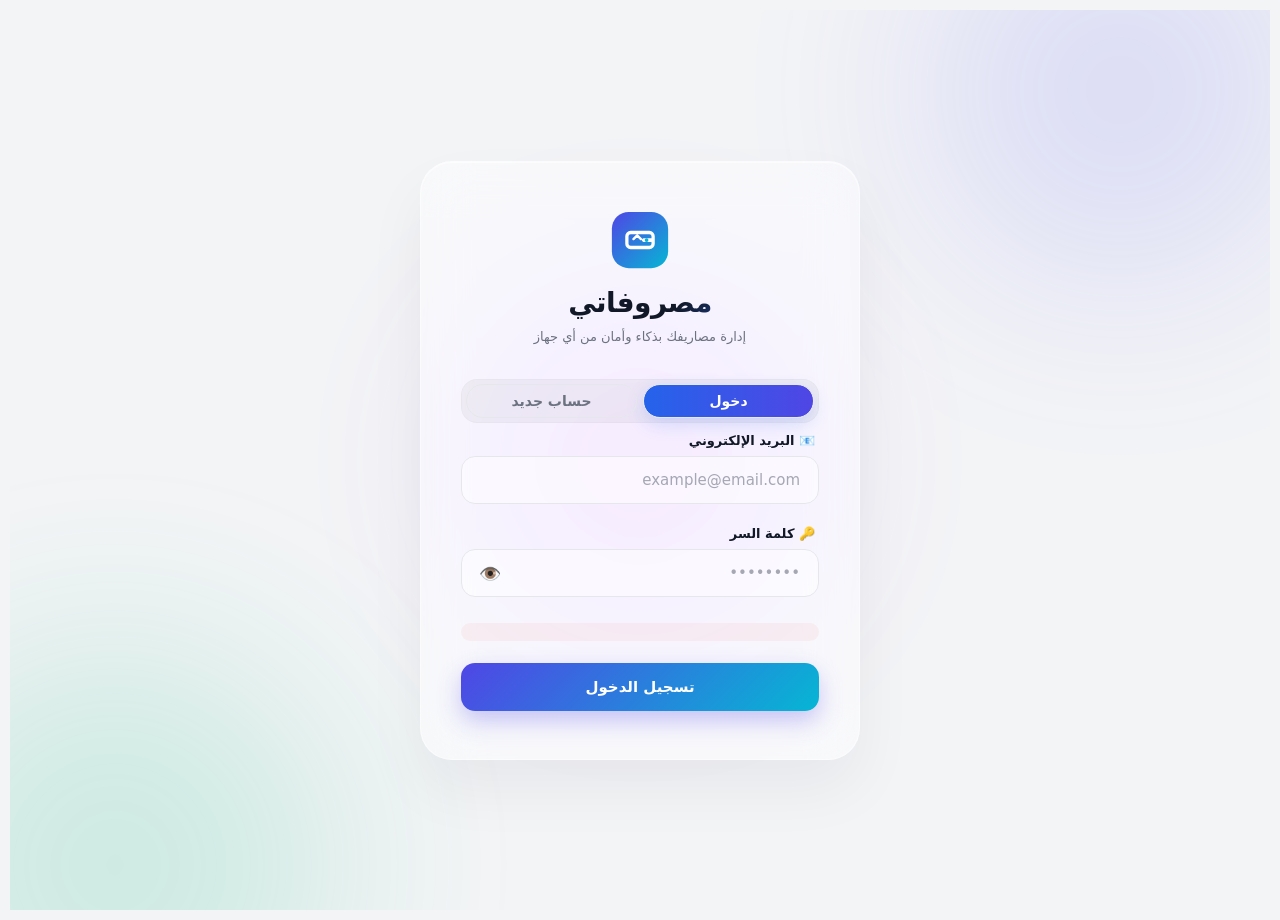
==== commit 67e73eb1: "Add files via upload" ====
--- a/index.html
+++ b/index.html
@@ -26,7 +26,7 @@
     href="https://fonts.googleapis.com/css2?family=Inter:wght@400;500;600;700&family=Noto+Sans+Arabic:wght@400;500;600;700&display=swap"
     rel="stylesheet" />
 
-  <link rel="stylesheet" href="style.css?v=4.0">
+  <link rel="stylesheet" href="style.css?v=9.0">
   <style>
     .connection-toast {
       position: fixed;
@@ -196,24 +196,7 @@
 
     /* Touch targets already set at base level (44px) */
 
-    /* ===== شاشة تسجيل الدخول - Mobile First (already default) ===== */
-    @media (max-width: 768px) {
-      .login-container {
-        max-width: 100%;
-        min-height: 100vh;
-        min-height: 100dvh;
-        border-radius: 0;
-        padding: 32px 20px 40px;
-        box-shadow: none;
-        border: none;
-        display: flex;
-        flex-direction: column;
-      }
-
-      .login-body {
-        flex: 1;
-      }
-    }
+    /* تم نقل تنسيقات تسجيل الدخول بالكامل إلى style.css لضمان الاحترافية والتوافق المطلق */
 
     /* ===== Mobile-only: modals, header, tabs ===== */
     @media (max-width: 768px) {
@@ -654,13 +637,7 @@
         min-height: 38px;
       }
 
-      .login-container {
-        max-width: 420px;
-        border-radius: var(--radius-lg);
-        box-shadow: var(--shadow-lg);
-        border: 1px solid var(--border-color);
-        min-height: auto;
-      }
+      /* تم إزالة تهيئة login-container من هنا لمنع التداخل مع التصميم الاحترافي الجديد */
     }
 
     /* ===== Desktop Enhancement (769px+) ===== */
@@ -838,72 +815,115 @@
 
   <!-- شاشة تسجيل الدخول -->
   <div id="loginView" class="login-container">
-
-    <!-- بطاقة تسجيل الدخول -->
-    <div class="login-card">
-
-      <!-- الشعار والعنوان -->
-      <div class="login-brand">
-        <div class="login-brand-icon">💸</div>
-        <h1 class="login-brand-title">مصروفاتي</h1>
-        <p class="login-brand-sub">إدارة مصاريفك بذكاء من أي جهاز</p>
-      </div>
-
-      <!-- التبويبات -->
-      <div class="login-tabs">
-        <button id="tabLogin" class="login-tab-btn active">دخول</button>
-        <button id="tabRegister" class="login-tab-btn">حساب جديد</button>
-      </div>
-
-      <!-- نموذج تسجيل الدخول -->
-      <div id="loginForm" class="login-form-body">
-        <div class="login-field">
-          <label class="login-label">📧 البريد الإلكتروني</label>
-          <input id="loginEmail" type="email" class="login-input" placeholder="example@email.com"
-            autocomplete="email" />
-        </div>
-        <div class="login-field">
-          <label class="login-label">🔑 كلمة السر</label>
-          <div class="login-pw-wrap">
-            <input id="loginPassword" type="password" class="login-input" placeholder="••••••••"
-              autocomplete="current-password" />
-            <button id="btnTogglePwLogin" class="login-pw-toggle" type="button">👁️</button>
+    <!-- كرات الضوء العائمة الفاخرة في الخلفية -->
+    <div class="login-bg-glow">
+      <div class="glow-orb orb-1"></div>
+      <div class="glow-orb orb-2"></div>
+      <div class="glow-orb orb-3"></div>
+    </div>
+
+    <!-- بطاقة تسجيل الدخول الزجاجية الفاخرة الممركزة -->
+    <div class="login-card-wrapper">
+      <div class="login-card">
+        <!-- لودر التحميل المدمج الذكي (يظهر فقط أثناء التحميل) -->
+        <div id="cardLoaderOverlay" class="card-loader-overlay" style="display: none;">
+          <div class="card-loader-content">
+            <div class="loader-shield-wrap">
+              <div class="loader-shield-glow"></div>
+              <svg class="loader-shield-svg" width="64" height="64" viewBox="0 0 64 64" fill="none" xmlns="http://www.w3.org/2000/svg">
+                <defs>
+                  <linearGradient id="shieldGrad" x1="0%" y1="0%" x2="100%" y2="100%">
+                    <stop offset="0%" stop-color="#4f46e5" />
+                    <stop offset="100%" stop-color="#06b6d4" />
+                  </linearGradient>
+                </defs>
+                <path d="M32 6L12 14V28C12 42.8 24.8 54 32 58C39.2 54 52 42.8 52 28V14L32 6Z" fill="url(#shieldGrad)" />
+                <path d="M26 31L30 35L38 25" stroke="white" stroke-width="4" stroke-linecap="round" stroke-linejoin="round" />
+              </svg>
+            </div>
+            <div class="loader-text-status">جاري تأمين الاتصال...</div>
+            <div class="loader-progress-bar">
+              <div class="loader-progress-fill"></div>
+            </div>
+            <div class="loader-sub-status">الرجاء الانتظار، يتم جلب بيانات ميزانيتك بأمان</div>
           </div>
         </div>
-        <div id="authError" class="login-error"></div>
-        <button id="btnLogin" class="login-submit-btn">تسجيل الدخول</button>
-        <div id="loginProcessingBar" class="login-processing-bar" role="status" aria-live="polite"
-          style="display:none;">
-          <div class="processing-spinner"></div>
-          <span>جاري التحقق...</span>
+
+        <!-- الشعار والعنوان -->
+        <div class="login-brand">
+          <svg class="login-brand-icon" width="60" height="60" viewBox="0 0 64 64" fill="none" xmlns="http://www.w3.org/2000/svg">
+            <defs>
+              <linearGradient id="logoGrad" x1="0%" y1="0%" x2="100%" y2="100%">
+                <stop offset="0%" stop-color="#4f46e5" />
+                <stop offset="100%" stop-color="#06b6d4" />
+              </linearGradient>
+            </defs>
+            <rect x="2" y="2" width="60" height="60" rx="18" fill="url(#logoGrad)" />
+            <path d="M18 36V28C18 25.7909 19.7909 24 22 24H42C44.2091 24 46 25.7909 46 28V36C46 38.2091 44.2091 40 42 40H22C19.7909 40 18 38.2091 18 36Z" stroke="white" stroke-width="3.5" stroke-linejoin="round" />
+            <path d="M46 30H36C34.8954 30 34 30.8954 34 32C34 33.1046 34.8954 34 36 34H46V30Z" fill="white" />
+            <circle cx="39" cy="32" r="2" fill="#06b6d4" />
+            <path d="M25 31L29 27L33 31" stroke="white" stroke-width="2.5" stroke-linecap="round" stroke-linejoin="round"/>
+          </svg>
+          <h1 class="login-brand-title">مصروفاتي</h1>
+          <p class="login-brand-sub">إدارة مصاريفك بذكاء وأمان من أي جهاز</p>
         </div>
-      </div>
-
-      <!-- نموذج إنشاء حساب -->
-      <div id="registerForm" class="login-form-body" style="display:none;">
-        <div class="login-field">
-          <label class="login-label">📧 البريد الإلكتروني</label>
-          <input id="registerEmail" type="email" class="login-input" placeholder="example@email.com"
-            autocomplete="email" />
+
+        <!-- التبويبات -->
+        <div class="login-tabs">
+          <button id="tabLogin" class="login-tab-btn active">دخول</button>
+          <button id="tabRegister" class="login-tab-btn">حساب جديد</button>
         </div>
-        <div class="login-field">
-          <label class="login-label">🔑 كلمة السر</label>
-          <div class="login-pw-wrap">
-            <input id="registerPassword" type="password" class="login-input" placeholder="••••••••"
-              autocomplete="new-password" />
-            <button id="btnTogglePwReg" class="login-pw-toggle" type="button">👁️</button>
+
+        <!-- نموذج تسجيل الدخول -->
+        <div id="loginForm" class="login-form-body">
+          <div class="login-field">
+            <label class="login-label">📧 البريد الإلكتروني</label>
+            <input id="loginEmail" type="email" class="login-input" placeholder="example@email.com"
+              autocomplete="email" />
+          </div>
+          <div class="login-field">
+            <label class="login-label">🔑 كلمة السر</label>
+            <div class="login-pw-wrap">
+              <input id="loginPassword" type="password" class="login-input" placeholder="••••••••"
+                autocomplete="current-password" />
+              <button id="btnTogglePwLogin" class="login-pw-toggle" type="button">👁️</button>
+            </div>
+          </div>
+          <div id="authError" class="login-error"></div>
+          <button id="btnLogin" class="login-submit-btn">تسجيل الدخول</button>
+          <div id="loginProcessingBar" class="login-processing-bar" role="status" aria-live="polite"
+            style="display:none;">
+            <div class="processing-spinner"></div>
+            <span>جاري التحقق...</span>
           </div>
         </div>
-        <div class="login-field">
-          <label class="login-label">🔒 تأكيد كلمة السر</label>
-          <input id="registerPasswordConfirm" type="password" class="login-input" placeholder="••••••••"
-            autocomplete="new-password" />
+
+        <!-- نموذج إنشاء حساب -->
+        <div id="registerForm" class="login-form-body" style="display:none;">
+          <div class="login-field">
+            <label class="login-label">📧 البريد الإلكتروني</label>
+            <input id="registerEmail" type="email" class="login-input" placeholder="example@email.com"
+              autocomplete="email" />
+          </div>
+          <div class="login-field">
+            <label class="login-label">🔑 كلمة السر</label>
+            <div class="login-pw-wrap">
+              <input id="registerPassword" type="password" class="login-input" placeholder="••••••••"
+                autocomplete="new-password" />
+              <button id="btnTogglePwReg" class="login-pw-toggle" type="button">👁️</button>
+            </div>
+          </div>
+          <div class="login-field">
+            <label class="login-label">🔒 تأكيد كلمة السر</label>
+            <input id="registerPasswordConfirm" type="password" class="login-input" placeholder="••••••••"
+              autocomplete="new-password" />
+          </div>
+          <div id="registerError" class="login-error"></div>
+          <button id="btnRegister" class="login-submit-btn">إنشاء الحساب</button>
+          <button id="btnCancelRegister" class="login-cancel-btn" type="button" style="display: none;">إلغاء</button>
         </div>
-        <div id="registerError" class="login-error"></div>
-        <button id="btnRegister" class="login-submit-btn">إنشاء الحساب</button>
-        <button id="btnCancelRegister" class="login-cancel-btn" type="button">إلغاء</button>
+
       </div>
-
     </div>
 
     <script>
@@ -1049,67 +1069,72 @@
         </div>
         <div id="advancedStatsBody" class="collapse-body">
 
+          <!-- مؤشر وتيرة الإنفاق البصري -->
+          <div id="paceGaugeContainer"></div>
+
+          <!-- بطاقة المصروف اليومي الآمن البارزة -->
+          <div class="safe-limit-hero-card" id="safeLimitHeroCard">
+            <div class="safe-limit-icon">🛡️</div>
+            <div class="safe-limit-details">
+              <div class="safe-limit-title">المصروف اليومي الآمن المتبقي</div>
+              <div id="statSafeLimit" class="safe-limit-value">0</div>
+              <div id="statSafeLimitMsg" class="safe-limit-msg"></div>
+            </div>
+          </div>
+
           <!-- شبكة الإحصائيات الرئيسية -->
           <div class="adv-stats-grid">
             <div class="adv-stat-card">
-              <div class="adv-stat-icon">📅</div>
+              <div class="adv-stat-icon icon-blue">📅</div>
               <div class="adv-stat-info">
                 <div class="adv-stat-label">متوسط الصرف اليومي</div>
                 <div id="statDailyAvg" class="adv-stat-value">0</div>
               </div>
             </div>
             <div class="adv-stat-card">
-              <div class="adv-stat-icon">🗓️</div>
+              <div class="adv-stat-icon icon-green">💰</div>
               <div class="adv-stat-info">
                 <div class="adv-stat-label">المتبقي لكل يوم</div>
                 <div id="statRemainingPerDay" class="adv-stat-value">0</div>
               </div>
             </div>
             <div class="adv-stat-card">
-              <div class="adv-stat-icon">🔺</div>
+              <div class="adv-stat-icon icon-red">💸</div>
               <div class="adv-stat-info">
                 <div class="adv-stat-label">أكبر مصروف</div>
                 <div id="statMaxExpense" class="adv-stat-value">0</div>
               </div>
             </div>
             <div class="adv-stat-card">
-              <div class="adv-stat-icon">🔻</div>
+              <div class="adv-stat-icon icon-yellow">🪙</div>
               <div class="adv-stat-info">
                 <div class="adv-stat-label">أصغر مصروف</div>
                 <div id="statMinExpense" class="adv-stat-value">0</div>
               </div>
             </div>
             <div class="adv-stat-card">
-              <div class="adv-stat-icon">🧾</div>
+              <div class="adv-stat-icon icon-purple">🧾</div>
               <div class="adv-stat-info">
                 <div class="adv-stat-label">عدد المصاريف</div>
                 <div id="statCount" class="adv-stat-value">0</div>
               </div>
             </div>
             <div class="adv-stat-card">
-              <div class="adv-stat-icon">📊</div>
+              <div class="adv-stat-icon icon-cyan">📊</div>
               <div class="adv-stat-info">
                 <div class="adv-stat-label">متوسط مبلغ المصروف</div>
                 <div id="statAvgAmount" class="adv-stat-value">0</div>
               </div>
             </div>
             <div class="adv-stat-card">
-              <div class="adv-stat-icon">🏆</div>
+              <div class="adv-stat-icon icon-pink">👑</div>
               <div class="adv-stat-info">
                 <div class="adv-stat-label">أكثر تصنيف صرفاً</div>
                 <div id="statTopCategory" class="adv-stat-value">لا يوجد</div>
               </div>
             </div>
             <div class="adv-stat-card">
-              <div class="adv-stat-icon">🛡️</div>
-              <div class="adv-stat-info">
-                <div class="adv-stat-label">المصروف اليومي الآمن</div>
-                <div id="statSafeLimit" class="adv-stat-value">0</div>
-                <div id="statSafeLimitMsg" class="stat-safe-msg"></div>
-              </div>
-            </div>
-            <div class="adv-stat-card">
-              <div class="adv-stat-icon">⏰</div>
+              <div class="adv-stat-icon icon-teal">⏳</div>
               <div class="adv-stat-info">
                 <div class="adv-stat-label">الأيام المتبقية في الشهر</div>
                 <div id="statDaysLeft" class="adv-stat-value">—</div>
@@ -1117,12 +1142,23 @@
             </div>
           </div>
 
-          <!-- تنبيه وتير الإنفاق -->
+          <!-- التوزيع الأسبوعي للمصاريف -->
+          <div id="weeklyChartContainer"></div>
+
+          <!-- تنبيه وتيرة الإنفاق -->
           <div id="spendingPaceAlert" class="spending-pace-alert" style="display:none;"></div>
 
           <!-- أبار التصنيفات -->
           <div class="adv-cats-title">🗂️ توزيع الإنفاق حسب الفئة</div>
           <div class="category-bars" id="categoryBars"></div>
+
+          <!-- دليل المؤشرات البسيط -->
+          <div class="stats-info-tip">
+            💡 <b>دليل سريع للمؤشرات:</b><br>
+            • <b>المصروف الآمن:</b> حدك الأقصى المسموح بصرفه اليوم لتبقى على المسار الصحيح.<br>
+            • <b>المتبقي لكل يوم:</b> الحصة اليومية المتاحة لك للأيام القادمة (من باجر).<br>
+            • <b>متوسط الصرف:</b> معدل صرفك الفعلي باليوم منذ بداية الشهر.
+          </div>
 
         </div>
       </div>
@@ -3443,6 +3479,65 @@
         });
       }
 
+      // Auth loader helper functions for interactive, premium loading experience
+      let loaderProgressInterval = null;
+      function startCardLoaderAnimation() {
+        const fill = document.querySelector(".loader-progress-fill");
+        const statusText = document.querySelector(".loader-text-status");
+        if (!fill || !statusText) return;
+        
+        // Reset progress and set initial status
+        fill.style.width = "0%";
+        statusText.textContent = "جاري تأمين الاتصال...";
+        
+        if (loaderProgressInterval) clearInterval(loaderProgressInterval);
+        
+        let progress = 0;
+        loaderProgressInterval = setInterval(() => {
+          if (progress < 30) {
+            progress += Math.random() * 8 + 3;
+            statusText.textContent = "جاري تأمين الاتصال...";
+          } else if (progress < 65) {
+            progress += Math.random() * 5 + 2;
+            statusText.textContent = "جاري التحقق من الهوية...";
+          } else if (progress < 90) {
+            progress += Math.random() * 3 + 1;
+            statusText.textContent = "جاري جلب بيانات ميزانيتك بأمان...";
+          } else {
+            clearInterval(loaderProgressInterval);
+          }
+          if (progress > 90) progress = 90;
+          fill.style.width = `${progress}%`;
+        }, 150);
+      }
+
+      function stopCardLoaderAnimation() {
+        if (loaderProgressInterval) {
+          clearInterval(loaderProgressInterval);
+          loaderProgressInterval = null;
+        }
+      }
+
+      function completeCardLoaderAnimation(callback) {
+        if (loaderProgressInterval) {
+          clearInterval(loaderProgressInterval);
+          loaderProgressInterval = null;
+        }
+        const fill = document.querySelector(".loader-progress-fill");
+        const statusText = document.querySelector(".loader-text-status");
+        if (fill && statusText) {
+          fill.style.width = "100%";
+          statusText.textContent = "تم تأمين الاتصال بنجاح!";
+        }
+        setTimeout(() => {
+          if (callback) callback();
+        }, 400);
+      }
+
+      window.startCardLoaderAnimation = startCardLoaderAnimation;
+      window.stopCardLoaderAnimation = stopCardLoaderAnimation;
+      window.completeCardLoaderAnimation = completeCardLoaderAnimation;
+
       btnRegister.addEventListener("click", async () => {
         registerErrorEl.textContent = "";
         const email = (registerEmailInput.value || "").trim();
@@ -3461,14 +3556,25 @@
           return;
         }
 
+        const loaderOverlay = document.getElementById("cardLoaderOverlay");
+        const loginCard = document.querySelector(".login-card");
         // التحقق من حالة التسجيل
         try {
+          if (loginCard) loginCard.classList.add("loading");
+          if (loaderOverlay) {
+            loaderOverlay.style.display = "flex";
+            loaderOverlay.classList.remove("fade-out");
+          }
+          if (window.startCardLoaderAnimation) window.startCardLoaderAnimation();
           if (firebaseEnabled && db) {
             const statusRef = ref(db, "settings/registrationEnabled");
             const snap = await get(statusRef);
             const isEnabled = snap.exists() ? snap.val() : true;
             if (!isEnabled) {
               registerErrorEl.textContent = "✗ التسجيل الجديد معطّل حالياً. يرجى التواصل مع المسؤول.";
+              if (loginCard) loginCard.classList.remove("loading");
+              if (window.stopCardLoaderAnimation) window.stopCardLoaderAnimation();
+              if (loaderOverlay) loaderOverlay.style.display = "none";
               return;
             }
           }
@@ -3503,6 +3609,15 @@
         } catch (e) {
           console.error(e);
           registerErrorEl.textContent = "تعذر إنشاء الحساب. تأكد من صحة البريد وكلمة السر.";
+          if (loginCard) loginCard.classList.remove("loading");
+          if (window.stopCardLoaderAnimation) window.stopCardLoaderAnimation();
+          if (loaderOverlay) {
+            loaderOverlay.classList.add("fade-out");
+            setTimeout(() => {
+              loaderOverlay.style.display = "none";
+              loaderOverlay.classList.remove("fade-out");
+            }, 500);
+          }
         }
       });
 
@@ -3516,7 +3631,15 @@
         }
 
         const loginProcessingBar = document.getElementById("loginProcessingBar");
+        const loaderOverlay = document.getElementById("cardLoaderOverlay");
+        const loginCard = document.querySelector(".login-card");
         try {
+          if (loginCard) loginCard.classList.add("loading");
+          if (loaderOverlay) {
+            loaderOverlay.style.display = "flex";
+            loaderOverlay.classList.remove("fade-out");
+          }
+          if (window.startCardLoaderAnimation) window.startCardLoaderAnimation();
           // show processing UI
           if (loginProcessingBar) {
             loginProcessingBar.style.display = "flex";
@@ -3530,6 +3653,15 @@
         } catch (e) {
           console.error(e);
           authErrorEl.textContent = "بيانات الدخول غير صحيحة أو حدث خطأ.";
+          if (loginCard) loginCard.classList.remove("loading");
+          if (window.stopCardLoaderAnimation) window.stopCardLoaderAnimation();
+          if (loaderOverlay) {
+            loaderOverlay.classList.add("fade-out");
+            setTimeout(() => {
+              loaderOverlay.style.display = "none";
+              loaderOverlay.classList.remove("fade-out");
+            }, 500);
+          }
         } finally {
           // hide processing UI
           if (loginProcessingBar) {
@@ -3612,7 +3744,7 @@
             id: Date.now(),
             title: "ملاحظاتي السابقة",
             content: oldNoteContent,
-            timestamp: new Date().toLocaleString('ar-EG', { dateStyle: 'medium', timeStyle: 'short' })
+            timestamp: new Date().toLocaleString('ar-EG', { dateStyle: 'medium', timeStyle: 'short', numberingSystem: 'latn' })
           }];
           savePrivateState();
         } else if (!Array.isArray(privateState.notes)) {
@@ -4110,7 +4242,7 @@
         }
 
         const now = new Date();
-        const timeStr = now.toLocaleString('ar-EG', { dateStyle: 'medium', timeStyle: 'short' });
+        const timeStr = now.toLocaleString('ar-EG', { dateStyle: 'medium', timeStyle: 'short', numberingSystem: 'latn' });
 
         if (editingNoteId) {
           const idx = privateState.notes.findIndex(n => n.id === editingNoteId);
@@ -4372,6 +4504,12 @@
         const month = getSelectedMonth();
         categoryBars.innerHTML = "";
 
+        const paceGaugeContainer = document.getElementById("paceGaugeContainer");
+        const weeklyChartContainer = document.getElementById("weeklyChartContainer");
+
+        if (paceGaugeContainer) paceGaugeContainer.innerHTML = "";
+        if (weeklyChartContainer) weeklyChartContainer.innerHTML = "";
+
         // مراجع العناصر الجديدة
         const statMinExpenseEl = document.getElementById("statMinExpense");
         const statCountEl = document.getElementById("statCount");
@@ -4390,6 +4528,12 @@
           if (statAvgAmountEl) statAvgAmountEl.textContent = "—";
           if (statDaysLeftEl) statDaysLeftEl.textContent = "—";
           if (paceAlert) paceAlert.style.display = "none";
+          if (paceGaugeContainer) paceGaugeContainer.innerHTML = "";
+          if (weeklyChartContainer) weeklyChartContainer.innerHTML = "";
+          if (safeLimitHeroCard) {
+            safeLimitHeroCard.style.borderColor = "";
+            safeLimitHeroCard.style.background = "";
+          }
         }
 
         if (!month) { resetAll(); return; }
@@ -4447,7 +4591,100 @@
         });
         topCategoryEl.textContent = `${topCat} · ${formatNumber(topCatTotal)}`;
 
-        // ===== تنبيه وتيرة الإنفاق =====
+        // ===== رندرة مؤشر وتيرة الإنفاق البصري =====
+        if (paceGaugeContainer && salary > 0) {
+          const spendPct = Math.round((total / salary) * 100);
+          const monthPct = Math.round((daysPassed / daysInMonth) * 100);
+          const diff = spendPct - monthPct;
+          
+          let status = "ok";
+          let label = "وتيرة ممتازة (تحت السيطرة)";
+          let color = "#10b981";
+
+          if (diff > 15) {
+            status = "danger";
+            label = "إنفاق سريع جداً (تجاوز وتيرة الشهر)";
+            color = "#ef4444";
+          } else if (diff > 0) {
+            status = "warn";
+            label = "إنفاق متسارع قليلاً";
+            color = "#f59e0b";
+          }
+
+          paceGaugeContainer.innerHTML = `
+            <div class="pace-gauge-container">
+              <div class="pace-gauge-header">
+                <span style="display:flex; align-items:center; gap:4px; flex-wrap:wrap; font-size:11px;">
+                  <span>📈 وتيرة وسرعة الاستهلاك</span>
+                  <span style="opacity:0.75; font-size:10px;">(اليوم ${daysPassed} من ${daysInMonth})</span>
+                </span>
+                <span style="color:${color}; font-weight:800; font-size:10px; text-align:left;">${label}</span>
+              </div>
+              <div class="pace-gauge-track">
+                <div class="pace-gauge-fill ${status}" style="width: ${Math.min(spendPct, 100)}%"></div>
+                <div class="pace-gauge-marker" style="left: ${monthPct}%" title="اليوم الحالي"></div>
+              </div>
+              <div class="pace-gauge-footer">
+                <span>المصروف: ${spendPct}% (${formatNumber(total)} د.ع)</span>
+                <span>الزمن المنقضي: ${monthPct}%</span>
+              </div>
+            </div>
+          `;
+        }
+
+        // ===== رندرة التوزيع الأسبوعي للمصاريف =====
+        if (weeklyChartContainer) {
+          const weeklyAmounts = [0, 0, 0, 0];
+          expenses.forEach(e => {
+            const day = e.date ? parseInt(e.date.split('-')[2]) : 15;
+            if (day <= 7) weeklyAmounts[0] += (e.amount || 0);
+            else if (day <= 14) weeklyAmounts[1] += (e.amount || 0);
+            else if (day <= 21) weeklyAmounts[2] += (e.amount || 0);
+            else weeklyAmounts[3] += (e.amount || 0);
+          });
+
+          const maxWeekAmount = Math.max(...weeklyAmounts, 1);
+          
+          weeklyChartContainer.innerHTML = `
+            <div class="weekly-chart-container">
+              <div class="weekly-chart-title">📅 توزيع المصاريف أسبوعياً</div>
+              
+              <div class="weekly-row">
+                <div class="weekly-label">الأسبوع 1 (1-7)</div>
+                <div class="weekly-bar-wrapper">
+                  <div class="weekly-bar-fill" style="width: ${Math.round((weeklyAmounts[0] / maxWeekAmount) * 100)}%"></div>
+                </div>
+                <div class="weekly-value">${formatNumber(weeklyAmounts[0])} د.ع</div>
+              </div>
+              
+              <div class="weekly-row">
+                <div class="weekly-label">الأسبوع 2 (8-14)</div>
+                <div class="weekly-bar-wrapper">
+                  <div class="weekly-bar-fill" style="width: ${Math.round((weeklyAmounts[1] / maxWeekAmount) * 100)}%"></div>
+                </div>
+                <div class="weekly-value">${formatNumber(weeklyAmounts[1])} د.ع</div>
+              </div>
+              
+              <div class="weekly-row">
+                <div class="weekly-label">الأسبوع 3 (15-21)</div>
+                <div class="weekly-bar-wrapper">
+                  <div class="weekly-bar-fill" style="width: ${Math.round((weeklyAmounts[2] / maxWeekAmount) * 100)}%"></div>
+                </div>
+                <div class="weekly-value">${formatNumber(weeklyAmounts[2])} د.ع</div>
+              </div>
+              
+              <div class="weekly-row">
+                <div class="weekly-label">الأسبوع 4 (22+)</div>
+                <div class="weekly-bar-wrapper">
+                  <div class="weekly-bar-fill" style="width: ${Math.round((weeklyAmounts[3] / maxWeekAmount) * 100)}%"></div>
+                </div>
+                <div class="weekly-value">${formatNumber(weeklyAmounts[3])} د.ع</div>
+              </div>
+            </div>
+          `;
+        }
+
+        // ===== تنبيه وتيرة الإنفاق (احتياطي) =====
         if (paceAlert && salary > 0 && isCurrentMonth) {
           const spendPct = Math.round((total / salary) * 100);
           const monthPct = Math.round((daysPassed / daysInMonth) * 100);
@@ -4532,6 +4769,7 @@
         // === حساب المصروف اليومي الآمن ===
         const safeLimitEl = document.getElementById("statSafeLimit");
         const safeLimitMsgEl = document.getElementById("statSafeLimitMsg");
+        const safeLimitHeroCard = document.getElementById("safeLimitHeroCard");
 
         if (safeLimitEl && safeLimitMsgEl) {
           if (isCurrentMonth) {
@@ -4565,19 +4803,35 @@
             if (spentToday === 0) {
               safeLimitMsgEl.textContent = "لم تصرف شيئاً اليوم! 👏";
               safeLimitMsgEl.style.color = "#10b981";
+              if (safeLimitHeroCard) {
+                safeLimitHeroCard.style.borderColor = "rgba(16, 185, 129, 0.35)";
+                safeLimitHeroCard.style.background = "linear-gradient(135deg, rgba(16, 185, 129, 0.05) 0%, rgba(16, 185, 129, 0.01) 100%)";
+              }
             } else if (spentToday <= safeLimit) {
               const saved = safeLimit - spentToday;
               safeLimitMsgEl.textContent = `وفرت ${formatNumber(saved)} للغد! 📈`;
               safeLimitMsgEl.style.color = "#10b981";
+              if (safeLimitHeroCard) {
+                safeLimitHeroCard.style.borderColor = "rgba(16, 185, 129, 0.35)";
+                safeLimitHeroCard.style.background = "linear-gradient(135deg, rgba(16, 185, 129, 0.05) 0%, rgba(16, 185, 129, 0.01) 100%)";
+              }
             } else {
               const exceeded = spentToday - safeLimit;
               safeLimitMsgEl.textContent = `تجاوزت الحد بـ ${formatNumber(exceeded)} ⚠️`;
               safeLimitMsgEl.style.color = "#ef4444";
+              if (safeLimitHeroCard) {
+                safeLimitHeroCard.style.borderColor = "rgba(239, 68, 68, 0.35)";
+                safeLimitHeroCard.style.background = "linear-gradient(135deg, rgba(239, 68, 68, 0.05) 0%, rgba(239, 68, 68, 0.01) 100%)";
+              }
             }
           } else {
             safeLimitEl.textContent = "N/A";
             safeLimitMsgEl.textContent = "يُحسب للشهر الحالي فقط";
             safeLimitMsgEl.style.color = "var(--text-secondary)";
+            if (safeLimitHeroCard) {
+              safeLimitHeroCard.style.borderColor = "";
+              safeLimitHeroCard.style.background = "";
+            }
           }
         }
       }
@@ -5609,6 +5863,8 @@
       function openExpenseModal(expenseId = null) {
         isSavingExpense = false; // إعادة تعيين العلم عند فتح الـ Modal
         expenseImageRemoved = false; // إعادة تعيين علامة حذف الصورة
+        currentExpenseImageDataUrl = null;
+        isCompressingImage = false;
         const month = getSelectedMonth();
         if (!month) {
           alert("من فضلك أضف شهرًا أولاً.");
@@ -5631,6 +5887,7 @@
             imagePreviewFilename.textContent = "صورة موجودة";
             imagePreviewSize.textContent = "";
             imagePreviewContainer.classList.add("active");
+            currentExpenseImageDataUrl = exp.imageDataUrl;
           } else {
             imagePreviewContainer.classList.remove("active");
             imagePreviewImg.src = "";
@@ -5658,6 +5915,8 @@
         imagePreviewContainer.classList.remove("active");
         imagePreviewImg.src = "";
         expenseImageRemoved = false;
+        currentExpenseImageDataUrl = null;
+        isCompressingImage = false;
       }
 
       btnAddExpense.addEventListener("click", () => openExpenseModal(null));
@@ -5712,8 +5971,10 @@
         });
       }
 
-      // علامة لتتبع حذف الصورة أثناء التعديل
+      // علامة لتتبع حذف الصورة وتفاصيل ضغط الصورة
       let expenseImageRemoved = false;
+      let currentExpenseImageDataUrl = null;
+      let isCompressingImage = false;
 
       expenseImageInput.addEventListener("change", (e) => {
         const file = e.target.files[0];
@@ -5730,18 +5991,43 @@
             return;
           }
           expenseImageRemoved = false;
+          isCompressingImage = true;
+          
+          imagePreviewFilename.textContent = "جاري معالجة وضغط الصورة...";
+          imagePreviewSize.textContent = "";
+          imagePreviewContainer.classList.add("active");
+          imagePreviewImg.src = ""; // إخفاء مؤقت أثناء الضغط
+
           const reader = new FileReader();
-          reader.onload = function (event) {
-            imagePreviewImg.src = event.target.result;
-            imagePreviewFilename.textContent = file.name;
-            imagePreviewSize.textContent = formatFileSize(file.size);
-            imagePreviewContainer.classList.add("active");
+          reader.onload = async function (event) {
+            try {
+              const rawDataUrl = event.target.result;
+              // ضغط جميع الصور افتراضياً بدقة 800 وبجودة 0.6
+              const compressedDataUrl = await compressImage(rawDataUrl, 800, 800, 0.6);
+              
+              currentExpenseImageDataUrl = compressedDataUrl;
+              imagePreviewImg.src = compressedDataUrl;
+              imagePreviewFilename.textContent = file.name;
+              
+              const compressedSize = Math.round(compressedDataUrl.length * 0.75);
+              imagePreviewSize.textContent = `${formatFileSize(file.size)} ➔ ${formatFileSize(compressedSize)} (تم الضغط بنجاح)`;
+            } catch (err) {
+              console.error("Compression failed:", err);
+              imagePreviewFilename.textContent = "فشل الضغط، تم استخدام الصورة الأصلية";
+              currentExpenseImageDataUrl = event.target.result;
+              imagePreviewImg.src = event.target.result;
+              imagePreviewSize.textContent = formatFileSize(file.size);
+            } finally {
+              isCompressingImage = false;
+            }
           };
           reader.readAsDataURL(file);
         } else if (file) {
           showAlertModal('من فضلك اختر ملف صورة صحيح (JPG، PNG، WebP...)', 'ملف غير مقبول', '⚠️');
           expenseImageInput.value = "";
           imagePreviewContainer.classList.remove("active");
+          currentExpenseImageDataUrl = null;
+          isCompressingImage = false;
         }
       });
 
@@ -5754,6 +6040,8 @@
         imagePreviewSize.textContent = "";
         // تسجيل أن المستخدم طلب حذف الصورة بشكل صريح
         expenseImageRemoved = true;
+        currentExpenseImageDataUrl = null;
+        isCompressingImage = false;
       });
 
       async function deleteExpense(expenseId) {
@@ -5782,6 +6070,10 @@
       saveExpenseBtn.addEventListener("click", async () => {
         // منع النقر المتكرر
         if (isSavingExpense) return;
+        if (isCompressingImage) {
+          await showAlertModal("يرجى الانتظار حتى ينتهي معالجة وضغط الصورة.", "تنبيه", "⏳");
+          return;
+        }
         isSavingExpense = true;
 
         const month = getSelectedMonth();
@@ -5857,55 +6149,22 @@
           }
         }
 
-        // Proceed with expense save
-        const file = expenseImageInput.files[0];
-        // *** التقاط قيمة العلامة قبل إغلاق المودال (closeExpenseModal يُعيد تعيينها) ***
-        const wasImageRemoved = expenseImageRemoved;
+        // Proceed with expense save using pre-compressed image url
+        const imageDataUrl = currentExpenseImageDataUrl;
 
         // إغلاق الـ Modal فوراً لتجنب النقر المتكرر
         closeExpenseModal();
 
-        if (file) {
-          const reader = new FileReader();
-          reader.onload = async function (e) {
-            let imageDataUrl = e.target.result;
-
-            // ضغط الصورة إذا كانت كبيرة الحجم
-            if (file.size > 500000) { // أكبر من 500KB
-              imageDataUrl = await compressImage(imageDataUrl, 800, 800, 0.7);
-            }
-
-            await saveExpenseObject(month, {
-              id: editingExpenseId,
-              title,
-              amount,
-              category,
-              date,
-              note,
-              imageDataUrl,
-            });
-            isSavingExpense = false;
-          };
-          reader.readAsDataURL(file);
-        } else {
-          let imageDataUrl = null;
-          if (editingExpenseId && !wasImageRemoved) {
-            // الاحتفاظ بالصورة القديمة فقط إذا لم يطلب المستخدم حذفها
-            const existing = month.expenses.find((exp) => exp.id === editingExpenseId);
-            imageDataUrl = existing ? existing.imageDataUrl || null : null;
-          }
-          // إذا كانت wasImageRemoved = true يبقى imageDataUrl = null (الصورة محذوفة)
-          await saveExpenseObject(month, {
-            id: editingExpenseId,
-            title,
-            amount,
-            category,
-            date,
-            note,
-            imageDataUrl,
-          });
-          isSavingExpense = false;
-        }
+        await saveExpenseObject(month, {
+          id: editingExpenseId,
+          title,
+          amount,
+          category,
+          date,
+          note,
+          imageDataUrl,
+        });
+        isSavingExpense = false;
       });
 
 
@@ -8016,8 +8275,41 @@
 
                   /* 🔄 عرض واجهة التطبيق */
                   if (appLoader) appLoader.style.display = "none";
-                  loginView.style.display = "none";
-                  appView.style.display = "block";
+
+                  // تشغيل أنيميشن الخروج لبطاقة الدخول والدخول للوحة التحكم
+                  const loginCard = document.querySelector(".login-card");
+                  const cardLoader = document.getElementById("cardLoaderOverlay");
+                  
+                  const performTransition = () => {
+                    if (loginCard) {
+                      loginCard.classList.add("exit-active");
+                    }
+                    if (cardLoader) {
+                      cardLoader.classList.add("fade-out");
+                    }
+                    
+                    setTimeout(() => {
+                      if (loginView) loginView.style.display = "none";
+                      if (loginCard) loginCard.classList.remove("loading", "exit-active");
+                      if (cardLoader) {
+                        cardLoader.style.display = "none";
+                        cardLoader.classList.remove("fade-out");
+                      }
+                      if (appView) {
+                        appView.style.display = "block";
+                        appView.classList.add("entry-active");
+                        setTimeout(() => {
+                          appView.classList.remove("entry-active");
+                        }, 800);
+                      }
+                    }, 500);
+                  };
+
+                  if (window.completeCardLoaderAnimation) {
+                    window.completeCardLoaderAnimation(performTransition);
+                  } else {
+                    performTransition();
+                  }
 
                   // attach live number formatting to numeric inputs
                   attachNumericInputFormatting();
--- a/style.css
+++ b/style.css
@@ -1,14 +1,82 @@
-/* ===== صفحة تسجيل الدخول - تصميم احترافي متجاوب ===== */
+/* ===== صفحة تسجيل الدخول - تصميم زجاجي فائق الاحترافية متجاوب (Premium $2000 SaaS Glassmorphic UI) ===== */
 .login-container {
   min-height: 100dvh;
   display: flex;
   align-items: center;
   justify-content: center;
-  padding: 16px;
+  padding: 24px;
   background: var(--bg-color);
   position: relative;
   overflow: hidden;
   width: 100%;
+  z-index: 1;
+}
+
+/* كرات الإضاءة الدائرية العائمة الفخمة في الخلفية */
+.login-bg-glow {
+  position: absolute;
+  top: 0;
+  left: 0;
+  width: 100%;
+  height: 100%;
+  overflow: hidden;
+  pointer-events: none;
+  z-index: 0;
+}
+
+.glow-orb {
+  position: absolute;
+  border-radius: 50%;
+  filter: blur(100px);
+  opacity: 0.16;
+  transition: opacity 0.5s ease;
+}
+
+[data-theme="dark"] .glow-orb {
+  opacity: 0.25;
+}
+
+.orb-1 {
+  width: 400px;
+  height: 400px;
+  background: #6366f1;
+  top: -120px;
+  right: -50px;
+  animation: floatOrb1 25s infinite alternate ease-in-out;
+}
+
+.orb-2 {
+  width: 450px;
+  height: 450px;
+  background: #10b981;
+  bottom: -180px;
+  left: -120px;
+  animation: floatOrb2 30s infinite alternate ease-in-out;
+}
+
+.orb-3 {
+  width: 320px;
+  height: 320px;
+  background: #a855f7;
+  top: 50%;
+  left: 50%;
+  transform: translate(-50%, -50%);
+  animation: floatOrb3 28s infinite alternate ease-in-out;
+}
+
+@keyframes floatOrb1 {
+  0% { transform: translate(0, 0) scale(1); }
+  100% { transform: translate(-100px, 80px) scale(1.15); }
+}
+
+@keyframes floatOrb2 {
+  0% { transform: translate(0, 0) scale(1); }
+  100% { transform: translate(110px, -90px) scale(1.2); }
+}
+
+@keyframes floatOrb3 {
+  0% { transform: translate(-50%, -50%) translate(0, 0) scale(1); }
+  100% { transform: translate(-50%, -50%) translate(-80px, -60px) scale(0.85); }
 }
 
 .bottom-menu {
@@ -38,128 +106,183 @@
   }
 }
 
+/* تغليف وتمركز بطاقة تسجيل الدخول */
+.login-card-wrapper {
+  display: flex;
+  justify-content: center;
+  align-items: center;
+  width: 100%;
+  z-index: 1;
+}
+
 .login-card {
   width: 100%;
-  max-width: 400px;
-  background: var(--card-bg);
-  border-radius: 24px;
-  border: 1px solid var(--border-color);
-  box-shadow: 0 25px 50px -12px rgba(0, 0, 0, 0.25);
+  max-width: 440px;
+  border-radius: 32px;
+  padding: 48px 40px;
+  position: relative;
   overflow: hidden;
-  position: relative;
-  z-index: 1;
-  animation: loginCardIn 0.5s cubic-bezier(0.16, 1, 0.3, 1) both;
-}
-
-@keyframes loginCardIn {
-  from { opacity: 0; transform: translateY(30px); }
-  to { opacity: 1; transform: translateY(0); }
-}
-
+  transition: transform 0.4s cubic-bezier(0.16, 1, 0.3, 1), box-shadow 0.4s ease;
+  animation: cardEntry 0.8s cubic-bezier(0.16, 1, 0.3, 1) both;
+  
+  /* تأثير الزجاج الفائق (Glassmorphism) */
+  background: rgba(255, 255, 255, 0.45);
+  border: 1px solid rgba(255, 255, 255, 0.45);
+  backdrop-filter: blur(24px) saturate(180%);
+  -webkit-backdrop-filter: blur(24px) saturate(180%);
+  box-shadow: 0 30px 60px rgba(15, 23, 42, 0.05), inset 0 1px 0 rgba(255, 255, 255, 0.6);
+}
+
+[data-theme="dark"] .login-card {
+  background: rgba(31, 41, 55, 0.35);
+  border: 1px solid rgba(255, 255, 255, 0.08);
+  backdrop-filter: blur(24px) saturate(160%);
+  -webkit-backdrop-filter: blur(24px) saturate(160%);
+  box-shadow: 0 30px 60px rgba(0, 0, 0, 0.35), inset 0 1px 0 rgba(255, 255, 255, 0.05);
+}
+
+@keyframes cardEntry {
+  from { opacity: 0; transform: scale(0.96) translateY(24px); }
+  to { opacity: 1; transform: scale(1) translateY(0); }
+}
+
+/* الشعار والعناوين */
 .login-brand {
   text-align: center;
-  padding: 32px 24px 20px;
-  background: linear-gradient(135deg, rgba(99, 102, 241, 0.08), rgba(16, 185, 129, 0.06));
-  border-bottom: 1px solid var(--border-color);
+  margin-bottom: 32px;
 }
 
 .login-brand-icon {
-  font-size: 48px;
-  display: block;
-  margin-bottom: 10px;
-  animation: iconFloat 3s ease-in-out infinite;
-}
-
-@keyframes iconFloat {
-
-  0%,
-  100% {
-    transform: translateY(0);
-  }
-
-  50% {
-    transform: translateY(-5px);
-  }
+  font-size: 54px;
+  display: inline-block;
+  margin-bottom: 12px;
+  animation: brandIconFloat 4s ease-in-out infinite;
+}
+
+@keyframes brandIconFloat {
+  0%, 100% { transform: translateY(0) rotate(0deg); }
+  50% { transform: translateY(-8px) rotate(4deg); }
 }
 
 .login-brand-title {
-  font-size: 22px;
+  font-size: 28px;
   font-weight: 800;
   color: var(--text-color);
-  margin: 0 0 6px;
+  margin: 0 0 8px;
+  letter-spacing: -0.5px;
+  background: linear-gradient(135deg, var(--text-color) 60%, var(--accent));
+  -webkit-background-clip: text;
+  -webkit-text-fill-color: transparent;
+  background-clip: text;
 }
 
 .login-brand-sub {
   font-size: 13px;
   color: var(--subtext-color);
   margin: 0;
-}
-
+  line-height: 1.5;
+}
+
+/* التبويبات الفاخرة ككبسولة ملساء */
 .login-tabs {
-  display: grid;
-  grid-template-columns: 1fr 1fr;
-  border-bottom: 1px solid var(--border-color);
+  display: flex;
+  background: rgba(0, 0, 0, 0.04);
+  border-radius: 16px;
+  padding: 4px;
+  margin-bottom: 32px;
+  border: 1px solid rgba(0, 0, 0, 0.02);
+}
+
+[data-theme="dark"] .login-tabs {
+  background: rgba(255, 255, 255, 0.05);
+  border: 1px solid rgba(255, 255, 255, 0.02);
 }
 
 .login-tab-btn {
-  background: none;
+  flex: 1;
+  background: transparent;
   border: none;
-  padding: 14px 10px;
+  padding: 12px 8px;
   font-size: 14px;
-  font-weight: 600;
+  font-weight: 700;
   color: var(--subtext-color);
   cursor: pointer;
-  transition: color 0.2s, background 0.2s;
-  border-bottom: 2px solid transparent;
-  margin-bottom: -1px;
+  border-radius: 12px;
+  transition: all 0.3s cubic-bezier(0.16, 1, 0.3, 1);
+  font-family: inherit;
 }
 
 .login-tab-btn:hover {
   color: var(--text-color);
-  background: var(--muted-bg);
 }
 
 .login-tab-btn.active {
-  color: #6366f1;
-  border-bottom-color: #6366f1;
-}
-
+  background: var(--card-bg);
+  color: var(--accent);
+  box-shadow: 0 6px 16px rgba(0, 0, 0, 0.04);
+}
+
+[data-theme="dark"] .login-tab-btn.active {
+  box-shadow: 0 6px 16px rgba(0, 0, 0, 0.25);
+}
+
+/* حركات وتصميم النماذج */
 .login-form-body {
-  padding: 24px;
   display: flex;
   flex-direction: column;
-  gap: 16px;
+  gap: 22px;
+  
+  /* أنيميشن الدخول السلس عند التبديل */
+  animation: formEntry 0.6s cubic-bezier(0.16, 1, 0.3, 1) both;
+}
+
+@keyframes formEntry {
+  from {
+    opacity: 0;
+    transform: translateY(12px) scale(0.98);
+  }
+  to {
+    opacity: 1;
+    transform: translateY(0) scale(1);
+  }
 }
 
 .login-field {
   display: flex;
   flex-direction: column;
-  gap: 6px;
+  gap: 8px;
 }
 
 .login-label {
   font-size: 13px;
-  font-weight: 600;
+  font-weight: 700;
   color: var(--text-color);
+  padding-right: 4px;
 }
 
 .login-input {
   width: 100%;
-  padding: 12px 14px;
+  padding: 14px 18px;
   border: 1.5px solid var(--border-color);
-  border-radius: 10px;
-  background: var(--muted-bg);
+  border-radius: 14px;
+  background: rgba(255, 255, 255, 0.5);
   color: var(--text-color);
   font-size: 15px;
   font-family: inherit;
   outline: none;
   box-sizing: border-box;
-  transition: border-color 0.2s, box-shadow 0.2s;
+  transition: all 0.25s cubic-bezier(0.16, 1, 0.3, 1);
+}
+
+[data-theme="dark"] .login-input {
+  background: rgba(17, 24, 39, 0.45);
+  border-color: rgba(255, 255, 255, 0.08);
 }
 
 .login-input:focus {
-  border-color: #6366f1;
-  box-shadow: 0 0 0 3px rgba(99, 102, 241, 0.12);
+  border-color: var(--accent);
+  background: var(--card-bg);
+  box-shadow: 0 0 0 4px rgba(99, 102, 241, 0.15);
 }
 
 .login-input::placeholder {
@@ -174,76 +297,117 @@
 }
 
 .login-pw-wrap .login-input {
-  padding-left: 44px;
+  padding-left: 48px;
 }
 
 .login-pw-toggle {
   position: absolute;
-  left: 10px;
+  left: 12px;
   background: none;
   border: none;
   cursor: pointer;
-  font-size: 16px;
+  font-size: 18px;
   color: var(--subtext-color);
-  padding: 4px;
-}
-
+  padding: 6px;
+  display: flex;
+  align-items: center;
+  justify-content: center;
+  transition: color 0.2s, transform 0.2s;
+}
+
+.login-pw-toggle:hover {
+  color: var(--text-color);
+  transform: scale(1.08);
+}
+
+/* التنبيهات */
 .login-error {
   font-size: 13px;
-  color: #ef4444;
-  background: rgba(239, 68, 68, 0.08);
-  border-radius: 8px;
+  color: var(--danger);
+  background: rgba(239, 68, 68, 0.06);
+  border-radius: 12px;
   padding: 0;
   max-height: 0;
   overflow: hidden;
-  transition: max-height 0.3s, padding 0.3s;
+  transition: all 0.3s cubic-bezier(0.16, 1, 0.3, 1);
+  border: 1px solid transparent;
+  direction: rtl;
 }
 
 .login-error:not(:empty) {
-  padding: 10px 12px;
-  max-height: 60px;
-}
-
+  padding: 14px 18px;
+  max-height: 100px;
+  border-color: rgba(239, 68, 68, 0.12);
+  margin-top: 4px;
+}
+
+/* الأزرار الفاخرة مع تأثير لمعان metallic */
 .login-submit-btn {
+  position: relative;
+  overflow: hidden;
   width: 100%;
-  padding: 14px;
-  background: linear-gradient(135deg, #6366f1, #818cf8);
-  color: #fff;
+  padding: 15px;
+  background: linear-gradient(135deg, #4f46e5 0%, #06b6d4 100%);
+  color: #ffffff;
   border: none;
-  border-radius: 10px;
+  border-radius: 14px;
   font-size: 15px;
   font-weight: 700;
   font-family: inherit;
   cursor: pointer;
-  transition: transform 0.15s, box-shadow 0.15s;
-  box-shadow: 0 4px 16px rgba(99, 102, 241, 0.35);
+  transition: all 0.25s cubic-bezier(0.16, 1, 0.3, 1);
+  box-shadow: 0 10px 25px rgba(79, 70, 229, 0.3);
+  display: flex;
+  justify-content: center;
+  align-items: center;
+}
+
+.login-submit-btn::after {
+  content: '';
+  position: absolute;
+  top: 0;
+  right: -100%;
+  width: 100%;
+  height: 100%;
+  background: linear-gradient(90deg, transparent, rgba(255, 255, 255, 0.3), transparent);
+  transition: all 0.75s ease;
 }
 
 .login-submit-btn:hover {
-  transform: translateY(-1px);
-  box-shadow: 0 6px 20px rgba(99, 102, 241, 0.45);
+  transform: translateY(-2px);
+  box-shadow: 0 14px 30px rgba(79, 70, 229, 0.4);
+}
+
+.login-submit-btn:hover::after {
+  right: 100%;
 }
 
 .login-submit-btn:active {
-  transform: scale(0.98);
-  opacity: 0.9;
+  transform: translateY(0) scale(0.98);
+  opacity: 0.95;
 }
 
 .login-cancel-btn {
-  background: none;
+  background: transparent;
   border: 1.5px solid var(--border-color);
   color: var(--subtext-color);
-  border-radius: 10px;
-  padding: 11px;
+  border-radius: 14px;
+  padding: 12px;
   font-size: 14px;
+  font-weight: 700;
   font-family: inherit;
   cursor: pointer;
-  transition: background 0.2s, color 0.2s;
+  transition: all 0.25s ease;
+  text-align: center;
 }
 
 .login-cancel-btn:hover {
-  background: var(--muted-bg);
+  background: rgba(0, 0, 0, 0.04);
   color: var(--text-color);
+}
+
+[data-theme="dark"] .login-cancel-btn:hover {
+  background: rgba(255, 255, 255, 0.04);
 }
 
 .login-processing-bar {
@@ -253,6 +417,252 @@
   font-size: 13px;
   color: var(--subtext-color);
   justify-content: center;
+  margin-top: 8px;
+}
+
+.processing-spinner {
+  width: 18px;
+  height: 18px;
+  border: 2px solid var(--border-color);
+  border-top-color: var(--accent);
+  border-radius: 50%;
+  animation: spin 0.8s linear infinite;
+}
+
+@keyframes spin {
+  to { transform: rotate(360deg); }
+}
+
+/* شاشات الاستجابة للأجهزة اللوحية والمحمولة */
+@media (max-width: 480px) {
+  .login-container {
+    padding: 16px;
+  }
+  
+  .login-card {
+    padding: 36px 24px;
+    border-radius: 24px;
+  }
+  
+  .login-brand-title {
+    font-size: 24px;
+  }
+}
+@media (max-width: 360px) {
+  .login-card {
+    padding: 28px 16px;
+  }
+}
+
+/* تأثير الانتقال الاحترافي الفاخر ولودر الدخول التفاعلي */
+.card-loader-overlay {
+  position: fixed;
+  top: 0;
+  left: 0;
+  width: 100vw;
+  height: 100vh;
+  background: rgba(18, 24, 38, 0.55);
+  backdrop-filter: blur(28px);
+  -webkit-backdrop-filter: blur(28px);
+  display: flex;
+  align-items: center;
+  justify-content: center;
+  z-index: 10000;
+  animation: overlayFadeIn 0.5s cubic-bezier(0.16, 1, 0.3, 1) both;
+}
+
+[data-theme="light"] .card-loader-overlay {
+  background: rgba(255, 255, 255, 0.55);
+}
+
+.card-loader-overlay.fade-out {
+  animation: overlayFadeOut 0.6s cubic-bezier(0.16, 1, 0.3, 1) both;
+}
+
+@keyframes overlayFadeIn {
+  from { opacity: 0; backdrop-filter: blur(0px); }
+  to { opacity: 1; backdrop-filter: blur(28px); }
+}
+
+@keyframes overlayFadeOut {
+  from { opacity: 1; backdrop-filter: blur(28px); }
+  to { opacity: 0; backdrop-filter: blur(0px); }
+}
+
+/* بطاقة التحميل التفاعلية الفاخرة */
+.card-loader-content {
+  width: 90%;
+  max-width: 380px;
+  border-radius: 32px;
+  padding: 48px 32px;
+  text-align: center;
+  position: relative;
+  overflow: hidden;
+  display: flex;
+  flex-direction: column;
+  align-items: center;
+  gap: 24px;
+  transform: scale(0.9) translateY(24px);
+  animation: cardContentIn 0.6s cubic-bezier(0.16, 1, 0.3, 1) forwards;
+  
+  /* تأثير الزجاج الفاخر */
+  background: rgba(255, 255, 255, 0.65);
+  border: 1px solid rgba(255, 255, 255, 0.5);
+  box-shadow: 0 30px 60px rgba(15, 23, 42, 0.1), inset 0 1px 0 rgba(255, 255, 255, 0.8);
+  backdrop-filter: blur(20px);
+  -webkit-backdrop-filter: blur(20px);
+}
+
+[data-theme="dark"] .card-loader-content {
+  background: rgba(30, 41, 59, 0.65);
+  border: 1px solid rgba(255, 255, 255, 0.08);
+  box-shadow: 0 30px 60px rgba(0, 0, 0, 0.4), inset 0 1px 0 rgba(255, 255, 255, 0.05);
+}
+
+@keyframes cardContentIn {
+  to { transform: scale(1) translateY(0); }
+}
+
+/* تأثير الإطار المضيء الدوار (Border Conic Glow) */
+.card-loader-content::before {
+  content: '';
+  position: absolute;
+  top: -50%;
+  left: -50%;
+  width: 200%;
+  height: 200%;
+  background: conic-gradient(
+    from 0deg,
+    transparent 20%,
+    #4f46e5 40%,
+    #06b6d4 60%,
+    transparent 80%,
+    #4f46e5 100%
+  );
+  animation: rotateGlow 3s linear infinite;
+  z-index: -2;
+}
+
+.card-loader-content::after {
+  content: '';
+  position: absolute;
+  top: 2px;
+  left: 2px;
+  right: 2px;
+  bottom: 2px;
+  background: rgba(255, 255, 255, 0.9);
+  border-radius: 30px;
+  z-index: -1;
+  backdrop-filter: blur(20px);
+}
+
+[data-theme="dark"] .card-loader-content::after {
+  background: rgba(15, 23, 42, 0.9);
+}
+
+@keyframes rotateGlow {
+  0% { transform: rotate(0deg); }
+  100% { transform: rotate(360deg); }
+}
+
+/* درع الأمان النابض */
+.loader-shield-wrap {
+  position: relative;
+  width: 80px;
+  height: 80px;
+  display: flex;
+  align-items: center;
+  justify-content: center;
+  z-index: 1;
+}
+
+.loader-shield-glow {
+  position: absolute;
+  width: 100%;
+  height: 100%;
+  background: radial-gradient(circle, rgba(79, 70, 229, 0.35) 0%, transparent 70%);
+  filter: blur(8px);
+  animation: shieldGlowPulse 1.6s infinite alternate ease-in-out;
+}
+
+.loader-shield-svg {
+  position: relative;
+  z-index: 1;
+  animation: shieldScalePulse 1.6s infinite ease-in-out;
+}
+
+@keyframes shieldGlowPulse {
+  0% { transform: scale(0.85); opacity: 0.5; }
+  100% { transform: scale(1.25); opacity: 1; }
+}
+
+@keyframes shieldScalePulse {
+  0%, 100% { transform: scale(1); }
+  50% { transform: scale(1.08); }
+}
+
+/* النصوص التفاعلية */
+.loader-text-status {
+  position: relative;
+  z-index: 1;
+  font-size: 19px;
+  font-weight: 800;
+  color: var(--text-color);
+  letter-spacing: -0.3px;
+  margin-top: 8px;
+  transition: opacity 0.3s ease;
+}
+
+.loader-sub-status {
+  position: relative;
+  z-index: 1;
+  font-size: 13px;
+  color: var(--subtext-color);
+  max-width: 280px;
+  line-height: 1.6;
+  transition: opacity 0.3s ease;
+}
+
+/* شريط التقدم التفاعلي */
+.loader-progress-bar {
+  position: relative;
+  z-index: 1;
+  width: 160px;
+  height: 6px;
+  background: rgba(0, 0, 0, 0.07);
+  border-radius: 99px;
+  overflow: hidden;
+}
+
+[data-theme="dark"] .loader-progress-bar {
+  background: rgba(255, 255, 255, 0.1);
+}
+
+.loader-progress-fill {
+  height: 100%;
+  width: 0%;
+  background: linear-gradient(90deg, #4f46e5, #06b6d4);
+  border-radius: 99px;
+  transition: width 0.3s cubic-bezier(0.4, 0, 0.2, 1);
+}
+
+/* تأثير خروج شاشة تسجيل الدخول ودخول لوحة التحكم بنمط iOS */
+.login-card.exit-active {
+  animation: cardExitAnim 0.5s cubic-bezier(0.16, 1, 0.3, 1) both;
+}
+
+@keyframes cardExitAnim {
+  0% { transform: scale(1) translateY(0); opacity: 1; filter: blur(0px); }
+  100% { transform: scale(0.9) translateY(-20px); opacity: 0; filter: blur(16px); }
+}
+
+.app-container.entry-active {
+  animation: appEntryAnim 0.8s cubic-bezier(0.16, 1, 0.3, 1) both;
+}
+
+@keyframes appEntryAnim {
+  0% { transform: scale(1.08); opacity: 0; filter: blur(20px); }
+  100% { transform: scale(1); opacity: 1; filter: blur(0px); }
 }
 
 /* لوحة التحكم - المدير */
@@ -2516,6 +2926,143 @@
   border-color: rgba(248, 113, 113, 0.18);
 }
 
+/* وتيرة الإنفاق البصري */
+.pace-gauge-container {
+    background: var(--card-bg);
+    border-radius: 16px;
+    padding: 14px 16px;
+    border: 1px solid var(--border-color);
+    margin-bottom: 16px;
+    display: flex;
+    flex-direction: column;
+    gap: 8px;
+    box-shadow: 0 2px 8px rgba(0, 0, 0, 0.02);
+}
+.pace-gauge-header {
+    display: flex;
+    justify-content: space-between;
+    font-size: 12px;
+    font-weight: 700;
+    color: var(--text-color);
+}
+.pace-gauge-track {
+    position: relative;
+    height: 12px;
+    background: var(--muted-bg);
+    border-radius: 6px;
+    margin: 8px 0;
+}
+.pace-gauge-fill {
+    height: 100%;
+    border-radius: 6px;
+    width: 0%;
+    transition: width 0.8s cubic-bezier(0.4, 0, 0.2, 1), background-color 0.3s;
+}
+.pace-gauge-fill.ok {
+    background: linear-gradient(90deg, #10b981, #34d399);
+    box-shadow: 0 0 8px rgba(16, 185, 129, 0.2);
+}
+.pace-gauge-fill.warn {
+    background: linear-gradient(90deg, #f59e0b, #fbbf24);
+    box-shadow: 0 0 8px rgba(245, 158, 11, 0.2);
+}
+.pace-gauge-fill.danger {
+    background: linear-gradient(90deg, #ef4444, #f87171);
+    box-shadow: 0 0 8px rgba(239, 68, 68, 0.2);
+}
+.pace-gauge-marker {
+    position: absolute;
+    top: -5px;
+    width: 4px;
+    height: 22px;
+    background: var(--text-color);
+    border-radius: 2px;
+    transform: translateX(50%);
+    transition: left 0.8s cubic-bezier(0.4, 0, 0.2, 1);
+    z-index: 2;
+    box-shadow: 0 1px 3px rgba(0, 0, 0, 0.15);
+}
+.pace-gauge-marker-label {
+    position: absolute;
+    top: -22px;
+    transform: translateX(50%);
+    font-size: 9px;
+    background: var(--card-bg);
+    border: 1px solid var(--border-color);
+    padding: 1px 5px;
+    border-radius: 4px;
+    white-space: nowrap;
+    color: var(--subtext-color);
+    font-weight: 700;
+    box-shadow: 0 1px 4px rgba(0, 0, 0, 0.05);
+}
+.pace-gauge-footer {
+    display: flex;
+    justify-content: space-between;
+    font-size: 11px;
+    color: var(--subtext-color);
+    font-weight: 600;
+}
+
+/* توزيع الإنفاق الأسبوعي */
+.weekly-chart-container {
+    background: var(--card-bg);
+    border-radius: 16px;
+    padding: 16px;
+    border: 1px solid var(--border-color);
+    margin-bottom: 16px;
+    display: flex;
+    flex-direction: column;
+    gap: 12px;
+    box-shadow: 0 2px 8px rgba(0, 0, 0, 0.02);
+}
+.weekly-chart-title {
+    font-size: 13px;
+    font-weight: 800;
+    color: var(--text-color);
+    display: flex;
+    align-items: center;
+    gap: 6px;
+    margin-bottom: 4px;
+}
+.weekly-row {
+    display: flex;
+    align-items: center;
+    gap: 12px;
+}
+.weekly-label {
+    font-size: 11px;
+    font-weight: 700;
+    color: var(--subtext-color);
+    width: 75px;
+    flex-shrink: 0;
+}
+.weekly-bar-wrapper {
+    flex: 1;
+    height: 8px;
+    background: var(--muted-bg);
+    border-radius: 999px;
+    overflow: hidden;
+    position: relative;
+    border: 1px solid var(--border-color);
+}
+.weekly-bar-fill {
+    height: 100%;
+    border-radius: 999px;
+    background: linear-gradient(90deg, var(--accent), #60a5fa);
+    width: 0%;
+    transition: width 0.8s cubic-bezier(0.34, 1.56, 0.64, 1);
+}
+.weekly-value {
+    font-size: 11px;
+    font-weight: 800;
+    color: var(--text-color);
+    width: 75px;
+    text-align: left;
+    flex-shrink: 0;
+    white-space: nowrap;
+}
+
 /* عنوان قسم الفئات */
 .adv-cats-title {
     font-size: 13px;
@@ -5008,4 +5555,228 @@
   .ai-refresh-btn { width: 100%; border-radius: 16px !important; min-height: 48px; }
 }
 
-
+/* بطاقة الحد اليومي الآمن البارزة */
+.safe-limit-hero-card {
+    display: flex;
+    align-items: center;
+    gap: 16px;
+    background: linear-gradient(135deg, rgba(37, 99, 235, 0.05) 0%, rgba(37, 99, 235, 0.02) 100%);
+    border: 1px solid var(--border-color);
+    border-radius: 16px;
+    padding: 16px;
+    margin-bottom: 16px;
+    box-shadow: 0 4px 12px rgba(0, 0, 0, 0.02);
+    position: relative;
+    overflow: hidden;
+}
+.safe-limit-hero-card::before {
+    content: '';
+    position: absolute;
+    top: 0;
+    right: 0;
+    width: 4px;
+    height: 100%;
+    background: var(--accent);
+}
+.safe-limit-icon {
+    font-size: 28px;
+    width: 48px;
+    height: 48px;
+    background: var(--muted-bg);
+    border-radius: 14px;
+    display: flex;
+    align-items: center;
+    justify-content: center;
+    flex-shrink: 0;
+}
+.safe-limit-details {
+    display: flex;
+    flex-direction: column;
+    gap: 4px;
+    flex: 1;
+    min-width: 0;
+}
+.safe-limit-title {
+    font-size: 11px;
+    font-weight: 700;
+    color: var(--subtext-color);
+    text-transform: uppercase;
+    letter-spacing: 0.3px;
+}
+.safe-limit-value {
+    font-size: 20px;
+    font-weight: 800;
+    color: var(--text-color);
+}
+.safe-limit-msg {
+    font-size: 12px;
+    font-weight: 600;
+}
+
+/* الأنماط الملونة للأيقونات - اللمسات السحرية */
+.adv-stat-icon.icon-blue { background: rgba(37, 99, 235, 0.08); color: #2563eb; }
+.adv-stat-icon.icon-green { background: rgba(16, 185, 129, 0.08); color: #10b981; }
+.adv-stat-icon.icon-red { background: rgba(239, 68, 68, 0.08); color: #ef4444; }
+.adv-stat-icon.icon-yellow { background: rgba(245, 158, 11, 0.08); color: #f59e0b; }
+.adv-stat-icon.icon-purple { background: rgba(139, 92, 246, 0.08); color: #8b5cf6; }
+.adv-stat-icon.icon-cyan { background: rgba(6, 182, 212, 0.08); color: #06b6d4; }
+.adv-stat-icon.icon-pink { background: rgba(236, 72, 153, 0.08); color: #ec4899; }
+.adv-stat-icon.icon-teal { background: rgba(20, 184, 166, 0.08); color: #14b8a6; }
+
+[data-theme="dark"] .adv-stat-icon.icon-blue { background: rgba(59, 130, 246, 0.15); color: #60a5fa; }
+[data-theme="dark"] .adv-stat-icon.icon-green { background: rgba(34, 197, 94, 0.15); color: #4ade80; }
+[data-theme="dark"] .adv-stat-icon.icon-red { background: rgba(239, 68, 68, 0.15); color: #f87171; }
+[data-theme="dark"] .adv-stat-icon.icon-yellow { background: rgba(234, 179, 8, 0.15); color: #facc15; }
+[data-theme="dark"] .adv-stat-icon.icon-purple { background: rgba(168, 85, 247, 0.15); color: #c084fc; }
+[data-theme="dark"] .adv-stat-icon.icon-cyan { background: rgba(6, 182, 212, 0.15); color: #22d3ee; }
+[data-theme="dark"] .adv-stat-icon.icon-pink { background: rgba(236, 72, 153, 0.15); color: #f472b6; }
+[data-theme="dark"] .adv-stat-icon.icon-teal { background: rgba(20, 184, 166, 0.15); color: #2dd4bf; }
+
+/* تأثيرات الدخول المتدرج للبطاقات */
+@keyframes fadeInUp {
+    from {
+        opacity: 0;
+        transform: translateY(12px);
+    }
+    to {
+        opacity: 1;
+        transform: translateY(0);
+    }
+}
+.collapse-body.open .adv-stat-card {
+    opacity: 0;
+    animation: fadeInUp 0.45s cubic-bezier(0.34, 1.56, 0.64, 1) forwards;
+}
+.collapse-body.open .adv-stat-card:nth-child(1) { animation-delay: 0.04s; }
+.collapse-body.open .adv-stat-card:nth-child(2) { animation-delay: 0.08s; }
+.collapse-body.open .adv-stat-card:nth-child(3) { animation-delay: 0.12s; }
+.collapse-body.open .adv-stat-card:nth-child(4) { animation-delay: 0.16s; }
+.collapse-body.open .adv-stat-card:nth-child(5) { animation-delay: 0.2s; }
+.collapse-body.open .adv-stat-card:nth-child(6) { animation-delay: 0.24s; }
+.collapse-body.open .adv-stat-card:nth-child(7) { animation-delay: 0.28s; }
+.collapse-body.open .adv-stat-card:nth-child(8) { animation-delay: 0.32s; }
+
+/* تحسين ملاءمة الهواتف الصغيرة لقسم الإحصائيات المتقدمة */
+@media (max-width: 480px) {
+    .adv-stats-grid {
+        grid-template-columns: repeat(2, 1fr) !important;
+        gap: 8px !important;
+        margin-top: 10px !important;
+        margin-bottom: 12px !important;
+    }
+    .adv-stat-card {
+        flex-direction: column !important;
+        align-items: center !important;
+        text-align: center !important;
+        padding: 12px 6px !important;
+        gap: 6px !important;
+        border-radius: 12px !important;
+        /* الحفاظ على تأثيرات الدخول التدريجي */
+        box-shadow: 0 4px 10px rgba(0, 0, 0, 0.02) !important;
+    }
+    .adv-stat-icon {
+        font-size: 18px !important;
+        width: 34px !important;
+        height: 34px !important;
+        border-radius: 9px !important;
+        margin-bottom: 2px !important;
+    }
+    .adv-stat-info {
+        align-items: center !important;
+    }
+    .adv-stat-label {
+        font-size: 10px !important;
+        margin-bottom: 3px !important;
+    }
+    .adv-stat-value {
+        font-size: 12.5px !important;
+    }
+    .safe-limit-hero-card {
+        padding: 12px !important;
+        gap: 12px !important;
+        border-radius: 12px !important;
+        margin-bottom: 12px !important;
+    }
+    .safe-limit-icon {
+        font-size: 22px !important;
+        width: 38px !important;
+        height: 38px !important;
+        border-radius: 10px !important;
+    }
+    .safe-limit-value {
+        font-size: 17px !important;
+    }
+    .safe-limit-msg {
+        font-size: 11px !important;
+    }
+    .pace-gauge-container,
+    .weekly-chart-container {
+        padding: 12px !important;
+        border-radius: 12px !important;
+        margin-bottom: 12px !important;
+    }
+    .pace-gauge-header span,
+    .weekly-chart-title {
+        font-size: 11px !important;
+    }
+    .pace-gauge-footer span,
+    .weekly-value,
+    .weekly-label {
+        font-size: 10px !important;
+    }
+    .weekly-label {
+        width: 65px !important;
+    }
+    .weekly-value {
+        width: 65px !important;
+    }
+    .pace-gauge-marker-label {
+        font-size: 8px !important;
+        top: -18px !important;
+        padding: 0px 3px !important;
+    }
+    .pace-gauge-track {
+        height: 10px !important;
+    }
+    .pace-gauge-marker {
+        height: 18px !important;
+        top: -4px !important;
+    }
+    .category-bar {
+        padding: 8px 10px !important;
+        border-radius: 10px !important;
+    }
+    .category-bar-top {
+        margin-bottom: 4px !important;
+    }
+    .category-bar-bg {
+        height: 6px !important;
+    }
+}
+
+/* دليل المؤشرات المتقدمة البسيط */
+.stats-info-tip {
+    font-size: 11px;
+    background: rgba(37, 99, 235, 0.03);
+    border: 1px dashed rgba(37, 99, 235, 0.15);
+    border-radius: 12px;
+    padding: 10px 12px;
+    margin-top: 16px;
+    color: var(--subtext-color);
+    line-height: 1.5;
+}
+[data-theme="dark"] .stats-info-tip {
+    background: rgba(96, 165, 250, 0.05);
+    border-color: rgba(96, 165, 250, 0.15);
+}
+@media (max-width: 480px) {
+    .stats-info-tip {
+        font-size: 10px !important;
+        padding: 8px 10px !important;
+        border-radius: 10px !important;
+        margin-top: 12px !important;
+        line-height: 1.4 !important;
+    }
+}
+
+
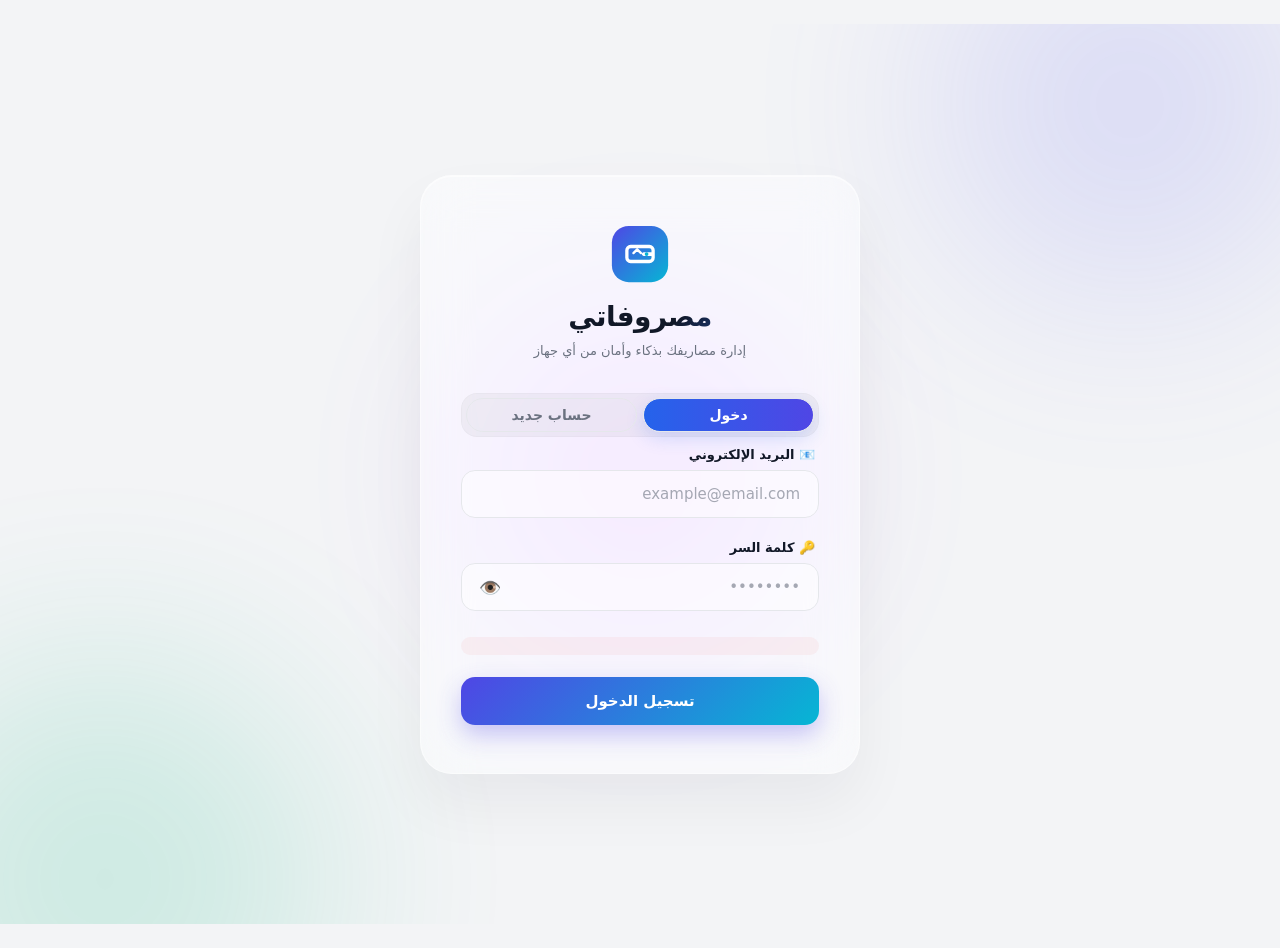
==== commit c10afd78: "Add files via upload" ====
--- a/index.html
+++ b/index.html
@@ -3,6 +3,24 @@
 
 <head>
   <meta charset="UTF-8" />
+  <script id="fouc-fix-script">
+    (function () {
+      try {
+        // Apply theme immediately to prevent dark-mode white flashes
+        const savedTheme = localStorage.getItem("expense_manager_theme") || "light";
+        document.documentElement.setAttribute("data-theme", savedTheme);
+
+        // Hide login view if already logged in to prevent login screen flashes
+        const lastUid = localStorage.getItem("budget_app_storage_last_uid");
+        if (lastUid && localStorage.getItem("budget_app_storage_" + lastUid)) {
+          const style = document.createElement('style');
+          style.id = 'fouc-fix';
+          style.innerHTML = '#loginView { display: none !important; } #appView { display: block !important; }';
+          document.head.appendChild(style);
+        }
+      } catch (e) { }
+    })();
+  </script>
   <link rel="manifest" href="/my-money" />
   <title>نظام إدارة المصاريف</title>
   <meta name="viewport" content="width=device-width, initial-scale=1.0" />
@@ -26,6 +44,7 @@
     href="https://fonts.googleapis.com/css2?family=Inter:wght@400;500;600;700&family=Noto+Sans+Arabic:wght@400;500;600;700&display=swap"
     rel="stylesheet" />
 
+  <link rel="stylesheet" href="https://cdnjs.cloudflare.com/ajax/libs/font-awesome/6.4.0/css/all.min.css" />
   <link rel="stylesheet" href="style.css?v=9.0">
   <style>
     .connection-toast {
@@ -691,10 +710,108 @@
       }
     }
 
-    /* ===== Wide Desktop (1024px+) ===== */
+    /* ===== Executive Wide Desktop Layout (1024px+) ===== */
     @media (min-width: 1024px) {
+      body {
+        padding: 24px 0;
+        background: var(--bg-color);
+        display: flex;
+        justify-content: center;
+        align-items: flex-start;
+      }
+
       .app-container {
-        max-width: 600px;
+        max-width: 1200px !important;
+        width: 95% !important;
+        padding: 32px 36px !important;
+        border-radius: 24px !important;
+        box-shadow: var(--shadow-soft) !important;
+        border: 1px solid var(--border-color) !important;
+        margin: 0 auto !important;
+        min-height: calc(100vh - 48px) !important;
+      }
+
+      /* Desktop Header Bar */
+      header {
+        margin-bottom: 24px !important;
+        padding-bottom: 18px !important;
+        border-bottom: 1px solid var(--border-color) !important;
+      }
+
+      .header-left h2 {
+        font-size: 24px !important;
+      }
+
+      .header-actions {
+        gap: 10px !important;
+      }
+
+      /* Desktop Navigation Tabs */
+      .tabs {
+        gap: 10px !important;
+        margin-bottom: 24px !important;
+      }
+
+      .tab-btn {
+        padding: 10px 24px !important;
+        font-size: 14px !important;
+        font-weight: 700 !important;
+        border-radius: 14px !important;
+      }
+
+      /* Desktop Month Selection Toolbar */
+      .month-row {
+        gap: 12px !important;
+        margin-bottom: 24px !important;
+      }
+
+      .month-select {
+        font-size: 14px !important;
+        min-height: 42px !important;
+        max-width: 320px !important;
+      }
+
+      /* Desktop Cards & Grids */
+      .card {
+        border-radius: 20px !important;
+        padding: 24px !important;
+        margin-bottom: 20px !important;
+      }
+
+      .summary-grid {
+        display: grid !important;
+        grid-template-columns: repeat(3, 1fr) !important;
+        gap: 20px !important;
+      }
+
+      .summary-item {
+        padding: 20px 24px !important;
+        border-radius: 18px !important;
+      }
+
+      .summary-value {
+        font-size: 24px !important;
+      }
+
+      /* Desktop Planning & Compare Multi-column Grids */
+      .goals-container,
+      .buckets-container,
+      #compareContainer {
+        display: grid !important;
+        grid-template-columns: repeat(auto-fill, minmax(380px, 1fr)) !important;
+        gap: 20px !important;
+      }
+
+      /* Desktop Expense Item Formatting */
+      .expense-item {
+        padding: 16px 24px !important;
+        border-radius: 16px !important;
+        transition: transform 0.2s ease, box-shadow 0.2s ease !important;
+      }
+
+      .expense-item:hover {
+        transform: translateY(-2px) !important;
+        box-shadow: 0 10px 30px rgba(0, 0, 0, 0.06) !important;
       }
     }
 
@@ -830,7 +947,8 @@
           <div class="card-loader-content">
             <div class="loader-shield-wrap">
               <div class="loader-shield-glow"></div>
-              <svg class="loader-shield-svg" width="64" height="64" viewBox="0 0 64 64" fill="none" xmlns="http://www.w3.org/2000/svg">
+              <svg class="loader-shield-svg" width="64" height="64" viewBox="0 0 64 64" fill="none"
+                xmlns="http://www.w3.org/2000/svg">
                 <defs>
                   <linearGradient id="shieldGrad" x1="0%" y1="0%" x2="100%" y2="100%">
                     <stop offset="0%" stop-color="#4f46e5" />
@@ -838,7 +956,8 @@
                   </linearGradient>
                 </defs>
                 <path d="M32 6L12 14V28C12 42.8 24.8 54 32 58C39.2 54 52 42.8 52 28V14L32 6Z" fill="url(#shieldGrad)" />
-                <path d="M26 31L30 35L38 25" stroke="white" stroke-width="4" stroke-linecap="round" stroke-linejoin="round" />
+                <path d="M26 31L30 35L38 25" stroke="white" stroke-width="4" stroke-linecap="round"
+                  stroke-linejoin="round" />
               </svg>
             </div>
             <div class="loader-text-status">جاري تأمين الاتصال...</div>
@@ -851,7 +970,8 @@
 
         <!-- الشعار والعنوان -->
         <div class="login-brand">
-          <svg class="login-brand-icon" width="60" height="60" viewBox="0 0 64 64" fill="none" xmlns="http://www.w3.org/2000/svg">
+          <svg class="login-brand-icon" width="60" height="60" viewBox="0 0 64 64" fill="none"
+            xmlns="http://www.w3.org/2000/svg">
             <defs>
               <linearGradient id="logoGrad" x1="0%" y1="0%" x2="100%" y2="100%">
                 <stop offset="0%" stop-color="#4f46e5" />
@@ -859,10 +979,13 @@
               </linearGradient>
             </defs>
             <rect x="2" y="2" width="60" height="60" rx="18" fill="url(#logoGrad)" />
-            <path d="M18 36V28C18 25.7909 19.7909 24 22 24H42C44.2091 24 46 25.7909 46 28V36C46 38.2091 44.2091 40 42 40H22C19.7909 40 18 38.2091 18 36Z" stroke="white" stroke-width="3.5" stroke-linejoin="round" />
+            <path
+              d="M18 36V28C18 25.7909 19.7909 24 22 24H42C44.2091 24 46 25.7909 46 28V36C46 38.2091 44.2091 40 42 40H22C19.7909 40 18 38.2091 18 36Z"
+              stroke="white" stroke-width="3.5" stroke-linejoin="round" />
             <path d="M46 30H36C34.8954 30 34 30.8954 34 32C34 33.1046 34.8954 34 36 34H46V30Z" fill="white" />
             <circle cx="39" cy="32" r="2" fill="#06b6d4" />
-            <path d="M25 31L29 27L33 31" stroke="white" stroke-width="2.5" stroke-linecap="round" stroke-linejoin="round"/>
+            <path d="M25 31L29 27L33 31" stroke="white" stroke-width="2.5" stroke-linecap="round"
+              stroke-linejoin="round" />
           </svg>
           <h1 class="login-brand-title">مصروفاتي</h1>
           <p class="login-brand-sub">إدارة مصاريفك بذكاء وأمان من أي جهاز</p>
@@ -925,41 +1048,6 @@
 
       </div>
     </div>
-
-    <script>
-      // Service Worker registration and background-sync helpers
-      async function registerServiceWorkerAndSync() {
-        if (!('serviceWorker' in navigator)) return;
-        try {
-          const reg = await navigator.serviceWorker.register('/sw.js');
-          
-          // المستمع لتحديثات الـ Service Worker
-          reg.addEventListener('updatefound', () => {
-            const newWorker = reg.installing;
-            newWorker.addEventListener('statechange', () => {
-              if (newWorker.state === 'installed' && navigator.serviceWorker.controller) {
-                console.log('[SW] تحديث جديد متاح. يرجى إعادة تحميل الصفحة.');
-              }
-            });
-          });
-
-          navigator.serviceWorker.addEventListener('message', (e) => {
-            if (!e.data) return;
-            if (e.data.type === 'sync-now') {
-              try { if (typeof syncPendingChanges === 'function') syncPendingChanges(); } catch (err) { console.warn(err); }
-            }
-          });
-
-          async function ensureBackgroundSyncRegistered() {
-            if (!('sync' in reg)) return;
-            try { await reg.sync.register('sync-expenses'); } catch (err) { console.warn(err); }
-          }
-          setInterval(() => { ensureBackgroundSyncRegistered(); }, 60000);
-          ensureBackgroundSyncRegistered();
-        } catch (e) { console.warn('SW register failed', e); }
-      }
-      window.addEventListener('load', () => { registerServiceWorkerAndSync(); });
-    </script>
   </div>
 
 
@@ -967,7 +1055,7 @@
   <div id="appView" class="app-container">
     <header>
       <div class="header-left">
-        <h2><span class="icon">📊</span>مصروفاتي الشهرية</h2>
+        <h2><span class="icon">📊</span>المصاريف الشهرية</h2>
         <div class="header-sub">إدارة الراتب والمصاريف مع فصل كامل بين الأشهر.</div>
       </div>
       <div class="header-actions">
@@ -978,6 +1066,26 @@
           <span class="sync-dot"></span>
           <span class="sync-label">مزامن</span>
         </div>
+
+        <!-- قائمة الإعدادات والتقارير⚙️ -->
+        <div class="settings-dropdown-wrapper" style="position: relative; display: inline-block;">
+          <button id="btnDesktopSettings" class="btn btn-outline btn-sm"
+            style="min-height: 36px; gap: 6px; font-weight: 700;" title="الإعدادات والتقارير">
+            ⚙️ الإعدادات
+          </button>
+          <div id="desktopSettingsMenu" class="settings-menu-dropdown"
+            style="display: none; position: absolute; top: calc(100% + 6px); left: 0; background: var(--card-bg); border: 1px solid var(--border-color); border-radius: 14px; box-shadow: 0 10px 30px rgba(0,0,0,0.15); z-index: 500; min-width: 220px; overflow: hidden; backdrop-filter: blur(16px); -webkit-backdrop-filter: blur(16px);">
+            <a class="settings-menu-item" href="reports.html?type=month"
+              style="text-decoration: none; display: flex; align-items: center; gap: 10px; padding: 12px 16px; color: var(--text-color); font-weight: 700; font-size: 13.5px; border-bottom: 1px solid var(--border-color); transition: background 0.15s;">
+              <span>📅</span> التقرير الشهري (Monthly)
+            </a>
+            <a class="settings-menu-item" href="reports.html?type=year"
+              style="text-decoration: none; display: flex; align-items: center; gap: 10px; padding: 12px 16px; color: var(--text-color); font-weight: 700; font-size: 13.5px; border-bottom: 1px solid var(--border-color); transition: background 0.15s;">
+              <span>📆</span> التقرير السنوي (Yearly)
+            </a>
+          </div>
+        </div>
+
         <button id="btnChangePasswordQuick" class="btn btn-outline btn-sm">تغيير كلمة السر</button>
         <button id="btnToggleTheme" class="btn btn-outline btn-sm">الوضع الداكن</button>
         <button id="btnAdminPanel" class="btn btn-outline btn-sm" style="display:none;">لوحة التحكم</button>
@@ -996,10 +1104,18 @@
         <span id="userEmailLabelMobile" class="user-label" style="font-size:11px;"></span>
       </div>
       <div class="mobile-header-right">
-        <div id="settingsMenuWrapper">
+        <div id="settingsMenuWrapper" style="position: relative;">
           <button id="btnMobileSettings" class="btn btn-outline btn-sm" style="min-height:36px;" aria-haspopup="true"
             aria-expanded="false">⚙️</button>
           <div id="settingsMenu" role="menu">
+            <a class="settings-menu-item" href="reports.html?type=month"
+              style="text-decoration: none; display: flex; align-items: center; gap: 10px; color: inherit; font-weight: 700;">
+              <span>📅</span> التقرير الشهري (Monthly)
+            </a>
+            <a class="settings-menu-item" href="reports.html?type=year"
+              style="text-decoration: none; display: flex; align-items: center; gap: 10px; color: inherit; font-weight: 700;">
+              <span>📆</span> التقرير السنوي (Yearly)
+            </a>
             <button class="settings-menu-item" id="menuToggleThemeMob">الوضع الداكن</button>
             <button class="settings-menu-item" id="menuChangePasswordMob">تغيير كلمة السر</button>
             <button class="settings-menu-item" id="menuAdminMob" style="display:none;">لوحة التحكم</button>
@@ -1227,7 +1343,8 @@
     <!-- تبويب مقارنة الأشهر -->
     <div id="tab-compare" style="display:none;">
       <!-- زر المقارنة المفصلة -->
-      <button id="btnOpenDetailedCompare" class="btn btn-primary" style="width: 100%; margin-bottom: 12px; display: flex; align-items: center; justify-content: center; gap: 8px; font-weight: 700;">
+      <button id="btnOpenDetailedCompare" class="btn btn-primary"
+        style="width: 100%; margin-bottom: 12px; display: flex; align-items: center; justify-content: center; gap: 8px; font-weight: 700;">
         <i class="fa-solid fa-code-compare"></i> مقارنة مفصلة بين شهرين
       </button>
 
@@ -1306,35 +1423,100 @@
 
     <!-- تبويب التخطيط والأهداف -->
     <div id="tab-planning" class="planning-tab-bg" style="display:none;">
-      
+
       <!-- قسم الأهداف -->
       <div class="glass-card" style="margin-bottom: 24px;">
         <div class="glass-header">
-          <h3 style="display:flex; align-items:center; gap:8px; font-size:1.3rem; color: var(--text-color); font-weight: 800;">
-            <div style="background: linear-gradient(135deg, #3b82f6, #8b5cf6); -webkit-background-clip: text; background-clip: text; -webkit-text-fill-color: transparent;"><i class="fa-solid fa-bullseye"></i></div> أهدافي المستقبلية
+          <h3
+            style="display:flex; align-items:center; gap:8px; font-size:1.3rem; color: var(--text-color); font-weight: 800;">
+            <div
+              style="background: linear-gradient(135deg, #3b82f6, #8b5cf6); -webkit-background-clip: text; background-clip: text; -webkit-text-fill-color: transparent;">
+              <i class="fa-solid fa-bullseye"></i></div> أهدافي المستقبلية
           </h3>
-          <button id="btnAddGoal" class="btn btn-primary" style="border-radius: 14px; font-weight: 800; padding: 8px 16px; background: linear-gradient(135deg, #3b82f6 0%, #2563eb 100%); box-shadow: 0 4px 15px rgba(37,99,235,0.3); border: none; transition: transform 0.2s, box-shadow 0.2s;">+ هدف جديد</button>
+          <button id="btnAddGoal" class="btn btn-primary"
+            style="border-radius: 14px; font-weight: 800; padding: 8px 16px; background: linear-gradient(135deg, #3b82f6 0%, #2563eb 100%); box-shadow: 0 4px 15px rgba(37,99,235,0.3); border: none; transition: transform 0.2s, box-shadow 0.2s;">+
+            هدف جديد</button>
         </div>
-        <div id="goalsContainer" class="goals-grid" style="display: grid; grid-template-columns: repeat(auto-fill, minmax(280px, 1fr)); gap: 16px; margin-top: 16px;">
+        <div id="goalsContainer" class="goals-grid"
+          style="display: grid; grid-template-columns: repeat(auto-fill, minmax(280px, 1fr)); gap: 16px; margin-top: 16px;">
           <!-- Goals injected via JS -->
-          <div class="empty-state" id="goalsEmpty" style="grid-column: 1 / -1; background: rgba(255,255,255,0.5); backdrop-filter: blur(4px); border-radius: 16px; padding: 24px;">لا توجد أهداف حالياً. ابدأ بالتخطيط لمستقبلك!</div>
+          <div class="empty-state" id="goalsEmpty"
+            style="grid-column: 1 / -1; background: rgba(255,255,255,0.5); backdrop-filter: blur(4px); border-radius: 16px; padding: 24px;">
+            لا توجد أهداف حالياً. ابدأ بالتخطيط لمستقبلك!</div>
         </div>
       </div>
 
       <!-- قسم حدود الصرف -->
       <div class="glass-card">
         <div class="glass-header">
-          <h3 style="display:flex; align-items:center; gap:8px; font-size:1.3rem; color: var(--text-color); font-weight: 800;">
-            <div style="background: linear-gradient(135deg, #ef4444, #f97316); -webkit-background-clip: text; background-clip: text; -webkit-text-fill-color: transparent;"><i class="fa-solid fa-shield-halved"></i></div> حدود الصرف
+          <h3
+            style="display:flex; align-items:center; gap:8px; font-size:1.3rem; color: var(--text-color); font-weight: 800;">
+            <div
+              style="background: linear-gradient(135deg, #ef4444, #f97316); -webkit-background-clip: text; background-clip: text; -webkit-text-fill-color: transparent;">
+              <i class="fa-solid fa-shield-halved"></i></div> حدود الصرف
           </h3>
-          <button id="btnOpenCategoryLimits" class="btn btn-outline" style="border-radius: 14px; font-weight: 800; background: rgba(255,255,255,0.6); backdrop-filter: blur(10px); border: 1px solid rgba(255,255,255,0.8); color: var(--text-color); box-shadow: 0 4px 10px rgba(0,0,0,0.05); transition: all 0.2s;">إدارة الحدود</button>
+          <button id="btnOpenCategoryLimits" class="btn btn-outline"
+            style="border-radius: 14px; font-weight: 800; background: rgba(255,255,255,0.6); backdrop-filter: blur(10px); border: 1px solid rgba(255,255,255,0.8); color: var(--text-color); box-shadow: 0 4px 10px rgba(0,0,0,0.05); transition: all 0.2s;">إدارة
+            الحدود</button>
         </div>
         <div style="margin-top: 8px; font-size: 13px; color: var(--subtext-color); margin-bottom: 16px;">
           ضع حداً أقصى للصرف في فئات معينة لمراقبة ميزانيتك بدقة.
         </div>
         <div id="limitsContainer" style="display: flex; flex-direction: column; gap: 12px;">
           <!-- Limits injected via JS -->
-          <div class="empty-state" id="limitsEmpty" style="background: rgba(255,255,255,0.5); backdrop-filter: blur(4px); border-radius: 16px; padding: 24px;">لم تقم بتعيين حدود صرف لأي فئة حتى الآن.</div>
+          <div class="empty-state" id="limitsEmpty"
+            style="background: rgba(255,255,255,0.5); backdrop-filter: blur(4px); border-radius: 16px; padding: 24px;">
+            لم تقم بتعيين حدود صرف لأي فئة حتى الآن.</div>
+        </div>
+      </div>
+
+      <!-- قسم المصاريف المخططة (التجريبية) -->
+      <div class="glass-card" style="margin-top: 24px;">
+        <div class="glass-header">
+          <h3
+            style="display:flex; align-items:center; gap:8px; font-size:1.3rem; color: var(--text-color); font-weight: 800;">
+            <div
+              style="background: linear-gradient(135deg, #10b981, #059669); -webkit-background-clip: text; background-clip: text; -webkit-text-fill-color: transparent;">
+              <i class="fa-solid fa-list-check"></i></div> مصاريف مخططة
+          </h3>
+          <button id="btnAddPlannedExpense" class="btn btn-primary"
+            style="border-radius: 14px; font-weight: 800; padding: 8px 16px; background: linear-gradient(135deg, #10b981 0%, #059669 100%); box-shadow: 0 4px 15px rgba(16,185,129,0.3); border: none; transition: transform 0.2s, box-shadow 0.2s;">+
+            مصروف مخطط</button>
+        </div>
+        <div style="margin-top: 8px; font-size: 13px; color: var(--subtext-color); margin-bottom: 16px;">
+          خطط لمصاريفك المستقبلية أو التقديرية لهذا الشهر دون التأثير على الراتب الفعلي.
+        </div>
+        <div class="planned-summary-grid">
+          <!-- 1. إجمالي المخطط -->
+          <div class="planned-summary-card planned-card-green">
+            <div class="planned-card-icon"><i class="fa-solid fa-list-check"></i></div>
+            <div class="planned-card-info">
+              <span class="planned-card-label">إجمالي المخطط</span>
+              <span id="plannedExpensesTotal" class="planned-card-value">0</span>
+            </div>
+          </div>
+          <!-- 2. إجمالي المصاريف (الفعلي + المخطط) -->
+          <div class="planned-summary-card planned-card-red">
+            <div class="planned-card-icon"><i class="fa-solid fa-calculator"></i></div>
+            <div class="planned-card-info">
+              <span class="planned-card-label">المصاريف مع المخطط</span>
+              <span id="plannedAndActualExpensesTotal" class="planned-card-value">0</span>
+            </div>
+          </div>
+          <!-- 3. اجمالي المتبقي -->
+          <div class="planned-summary-card planned-card-blue">
+            <div class="planned-card-icon"><i class="fa-solid fa-wallet"></i></div>
+            <div class="planned-card-info">
+              <span class="planned-card-label">اجمالي المتبقي</span>
+              <span id="plannedRemainingTotal" class="planned-card-value">0</span>
+            </div>
+          </div>
+        </div>
+        <div id="plannedExpensesContainer" style="display: flex; flex-direction: column; gap: 12px;">
+          <!-- Planned Expenses injected via JS -->
+          <div class="empty-state" id="plannedExpensesEmpty"
+            style="background: rgba(255,255,255,0.5); backdrop-filter: blur(4px); border-radius: 16px; padding: 24px;">
+            لا توجد مصاريف مخططة لهذا الشهر. خطط الآن!</div>
         </div>
       </div>
 
@@ -1460,57 +1642,45 @@
           </div>
         </div>
 
-        <!-- قسم الملاحظات العامة المطور -->
+        <!-- قسم الملاحظات الاحترافي V2 -->
         <div class="private-card" style="display:flex;flex-direction:column;gap:12px;">
-          <div style="display:flex;justify-content:space-between;align-items:center;">
-            <div class="private-card-title" style="margin:0;">📝 ملاحظاتي</div>
-            <button id="btnAddNote" class="btn btn-primary btn-sm"
-              style="border-radius:20px; padding: 4px 14px; font-weight:700;">
-              ✨ إضافة ملاحظة
-            </button>
-          </div>
-
-          <!-- صندوق إضافة ملاحظة جديدة -->
-          <div id="newNoteForm"
-            style="display:none; flex-direction:column; gap:10px; background:var(--muted-bg); padding:14px; border-radius:16px; border:2px solid var(--accent); animation: slideInUp 0.3s ease-out;">
-            <div style="display:flex; justify-content:space-between; align-items:center;">
-              <h4 id="noteFormTitle" style="font-size:14px; margin:0; color:var(--accent);">ملاحظة جديدة</h4>
-              <button id="btnCancelNewNote"
-                style="background:none; border:none; color:var(--subtext-color); cursor:pointer; font-size:18px;">✕</button>
+          <div class="notes-section-header">
+            <div class="private-card-title">📝 ملاحظاتي <span class="notes-count-badge" id="notesCountBadge">0</span>
             </div>
-            <input type="text" id="newNoteTitle" class="form-input" placeholder="عنوان الملاحظة (اختياري)"
-              style="font-weight:bold; border-radius:10px;">
-            <textarea id="newNoteContent" class="form-textarea" placeholder="اكتب تفاصيلك هنا..."
-              style="min-height:120px; font-size:13px; border-radius:10px;"></textarea>
-            <div style="display:flex; justify-content:flex-end; gap:8px;">
-              <button id="btnConfirmAddNote" class="btn btn-primary btn-sm"
-                style="width:100%; padding:10px; border-radius:10px;">حفظ الملاحظة ✅</button>
+            <div style="display:flex; gap:8px; align-items:center;">
+              <button id="btnToggleNotesSearch" class="btn-notes-search-toggle" title="بحث في الملاحظات">
+                <i class="fa-solid fa-magnifying-glass"></i>
+              </button>
+              <button id="btnAddNote" class="btn-add-note">
+                <i class="fa-solid fa-plus"></i> ملاحظة جديدة
+              </button>
             </div>
           </div>
 
-          <!-- فلتر البحث -->
-          <div class="notes-search-wrapper" id="notesSearchWrapper" style="display:none;">
-            <span class="notes-search-icon">🔍</span>
-            <input type="text" id="notesSearchInput" class="form-input form-input-sm" placeholder="ابحث في ملاحظاتك..."
-              style="font-size:12px; border-radius:20px;">
+          <!-- حقل البحث في الملاحظات -->
+          <div id="notesSearchContainer" class="notes-search-container" style="display:none;">
+            <div class="notes-search-input-wrap">
+              <i class="fa-solid fa-magnifying-glass notes-search-icon"></i>
+              <input type="text" id="notesSearchInput" class="notes-search-input"
+                placeholder="بحث في العنوان أو المحتوى..." />
+              <button type="button" id="btnClearNotesSearch" class="notes-search-clear" style="display:none;">✕</button>
+            </div>
           </div>
 
           <!-- قائمة الملاحظات -->
           <div id="notesList"
-            style="display:flex; flex-direction:column; gap:10px; max-height:450px; overflow-y:auto; padding:2px;">
+            style="display:flex; flex-direction:column; gap:10px; padding:2px; -webkit-overflow-scrolling: touch;">
             <!-- يتم التعبئة بواسطة JS -->
           </div>
 
           <!-- حالة فارغة -->
-          <div id="notesPlaceholder"
-            style="text-align:center; padding:30px 10px; color:var(--subtext-color); background:rgba(0,0,0,0.02); border-radius:12px; border:1px dashed var(--border-color);">
-            <div style="font-size:32px; margin-bottom:10px;">empty</div>
-            <div style="font-size:14px; font-weight:600;">لا توجد ملاحظات حالياً</div>
-            <div style="font-size:12px; opacity:0.8;">ابدأ بتدوين أفكارك أو تفاصيلك المهمة هنا</div>
+          <div id="notesPlaceholder" class="notes-empty-state">
+            <div class="notes-empty-icon">📝</div>
+            <div class="notes-empty-title">لا توجد ملاحظات حالياً</div>
+            <div class="notes-empty-sub">ابدأ بتدوين أفكارك ومهامك المهمة هنا</div>
           </div>
 
-          <div
-            style="display:flex;justify-content:space-between;align-items:center;font-size:11px;color:var(--subtext-color);border-top:1px solid var(--border-color);padding-top:8px;">
+          <div class="notes-footer-meta">
             <div id="notesTotalCount">0 ملاحظات</div>
             <div id="privateNotesLastUpdate"></div>
           </div>
@@ -1666,11 +1836,11 @@
           <label class="form-label">الراتب الشهري</label>
           <input id="salaryInput" type="text" inputmode="numeric" class="form-input" placeholder="مثال: 5,000" />
         </div>
-        <div class="modal-footer" style="justify-content: space-between;">
-          <button id="deleteMonthBtn" class="btn btn-outline btn-sm" style="display:none;">
+        <div class="modal-footer" style="justify-content: space-between; align-items: center;">
+          <button id="deleteMonthBtn" class="btn-ghost btn-delete btn-sm" style="display:none;">
             🗑️ حذف الشهر
           </button>
-          <div style="display:flex; gap:6px;">
+          <div style="display:flex; gap:6px; margin-left: auto;">
             <button class="btn btn-outline" id="btnCancelMonth">إلغاء</button>
             <button id="saveMonthBtn" class="btn btn-primary">حفظ</button>
           </div>
@@ -1701,9 +1871,9 @@
           <label class="form-label">تاريخ الإنتهاء (اختياري)</label>
           <input id="goalDueDate" type="date" class="form-input" />
         </div>
-        <div class="modal-footer">
-          <button id="btnDeleteGoal" class="btn btn-outline btn-sm" style="display:none;">🗑️ حذف</button>
-          <div style="display:flex; gap:6px;">
+        <div class="modal-footer" style="justify-content: space-between; align-items: center;">
+          <button id="btnDeleteGoal" class="btn-ghost btn-delete btn-sm" style="display:none;">🗑️ حذف</button>
+          <div style="display:flex; gap:6px; margin-left: auto;">
             <button id="btnCancelGoal" class="btn btn-outline">إلغاء</button>
             <button id="btnSaveGoal" class="btn btn-primary">حفظ الهدف</button>
           </div>
@@ -1737,9 +1907,13 @@
           <button id="btnCloseSelectCategoryLimit" class="btn btn-outline btn-sm" style="border:none;">✕</button>
         </div>
         <div class="modal-body">
-          <label style="font-size: 12px; font-weight: 700; color: var(--subtext-color); display: block; margin-bottom: 8px;">اختر الفئة التي تريد وضع حد لها:</label>
-          <select id="selectCategoryForLimit" class="form-select" style="width: 100%; border-radius: 12px; margin-bottom: 16px; padding: 10px;"></select>
-          <button id="btnProceedCategoryLimit" class="btn btn-primary" style="width: 100%; border-radius: 12px; font-weight: 700;">إعداد الحد</button>
+          <label
+            style="font-size: 12px; font-weight: 700; color: var(--subtext-color); display: block; margin-bottom: 8px;">اختر
+            الفئة التي تريد وضع حد لها:</label>
+          <select id="selectCategoryForLimit" class="form-select"
+            style="width: 100%; border-radius: 12px; margin-bottom: 16px; padding: 10px;"></select>
+          <button id="btnProceedCategoryLimit" class="btn btn-primary"
+            style="width: 100%; border-radius: 12px; font-weight: 700;">إعداد الحد</button>
         </div>
       </div>
     </div>
@@ -1833,65 +2007,260 @@
     <div id="modalExpense" class="modal-backdrop">
       <div class="modal">
         <div class="modal-header">
-          <h3 id="expenseModalTitle">إضافة مصروف</h3>
+          <div style="display:flex; align-items:center; gap:10px;">
+            <h3 id="expenseModalTitle">إضافة مصروف</h3>
+            <button type="button" id="btnQuickSaveExpense" class="btn-quick-save" title="حفظ سريع للمصروف">
+              <span>حفظ</span>
+            </button>
+          </div>
           <button id="btnCloseExpense" class="btn btn-outline btn-sm">✕</button>
         </div>
-        <div class="form-group">
-          <label class="form-label">عنوان المصروف</label>
-          <input id="expenseTitleInput" type="text" class="form-input" placeholder="مثال: غداء، بنزين، شراء كتاب" />
-        </div>
-        <div class="form-group">
-          <label class="form-label">المبلغ</label>
-          <input id="expenseAmountInput" type="text" inputmode="numeric" class="form-input"
-            placeholder="مثال: 25,000" />
-        </div>
-        <div class="form-group">
-          <label class="form-label">التصنيف</label>
-          <select id="expenseCategoryInput" class="form-select"></select>
-          <div id="categoryError" style="color: var(--danger); font-size: 12px; margin-top: 3px; display: none;">⚠️ من
-            فضلك اختر تصنيفًا</div>
-        </div>
-        <div class="form-group">
-          <label class="form-label">التاريخ</label>
-          <input id="expenseDateInput" type="date" class="form-input" />
-        </div>
-        <div class="form-group">
-          <label class="form-label">ملاحظات</label>
-          <textarea id="expenseNoteInput" class="form-textarea" placeholder="تفاصيل إضافية إن وجدت"></textarea>
-        </div>
-        <div class="form-group">
-          <label class="form-label">صورة (اختياري)</label>
-          <input id="expenseImageInput" type="file" accept="image/*" class="form-input" />
-          <!-- معاينة الصورة -->
-          <div id="imagePreviewContainer" class="image-preview-container">
-            <div class="image-preview-box">
-              <img id="imagePreviewImg" src="" alt="معاينة الصورة" />
+        <div class="modal-body-scroll">
+          <div class="form-group">
+            <label class="form-label">عنوان المصروف</label>
+            <input id="expenseTitleInput" type="text" class="form-input" placeholder="مثال: غداء، بنزين، شراء كتاب" />
+          </div>
+          <div class="form-group">
+            <label class="form-label">المبلغ</label>
+            <input id="expenseAmountInput" type="text" inputmode="numeric" class="form-input"
+              placeholder="مثال: 25,000" />
+          </div>
+          <div class="form-group">
+            <label class="form-label">التصنيف</label>
+            <select id="expenseCategoryInput" class="form-select"></select>
+            <div id="categoryError" style="color: var(--danger); font-size: 12px; margin-top: 3px; display: none;">⚠️ من
+              فضلك اختر تصنيفًا</div>
+          </div>
+          <div class="form-group">
+            <label class="form-label">التاريخ</label>
+            <input id="expenseDateInput" type="date" class="form-input" />
+          </div>
+          <div class="form-group">
+            <label class="form-label">ملاحظات</label>
+            <textarea id="expenseNoteInput" class="form-textarea" placeholder="تفاصيل إضافية إن وجدت"></textarea>
+          </div>
+          <div class="form-group">
+            <label class="form-label" style="display:flex; justify-content:space-between; align-items:center;">
+              <span>صورة الفاتورة / الوصل (اختياري)</span>
+              <span style="font-size: 10px; color: var(--subtext-color); font-weight: 500;">مزامنة مباشرة ☁️</span>
+            </label>
+
+            <!-- زر التقاط كاميرا مباشر + زر اختيار ملف + إمكانية اللصق والسحب -->
+            <div class="image-upload-zone" id="imageUploadDropzone">
+              <input id="expenseCameraInput" type="file" accept="image/*" capture="environment" style="display:none;" />
+              <input id="expenseImageInput" type="file" accept="image/*" style="display:none;" />
+
+              <div class="image-upload-actions">
+                <button type="button" class="btn-image-action btn-camera-action" id="btnTriggerCamera">
+                  <i class="fa-solid fa-camera"></i>
+                  <span>التقاط بالكاميرا</span>
+                </button>
+                <button type="button" class="btn-image-action btn-gallery-action" id="btnTriggerGallery">
+                  <i class="fa-solid fa-images"></i>
+                  <span>من المعرض</span>
+                </button>
+              </div>
+
+              <div class="image-drop-hint">
+                <span>أو اسحب الصورة هنا / إلصقها <code>Ctrl + V</code></span>
+              </div>
             </div>
-            <div class="image-preview-info">
-              <span class="image-preview-filename" id="imagePreviewFilename"></span>
-              <span class="image-preview-size" id="imagePreviewSize"></span>
+
+            <!-- معاينة الصورة -->
+            <div id="imagePreviewContainer" class="image-preview-container">
+              <div class="image-preview-box">
+                <img id="imagePreviewImg" src="" alt="معاينة الصورة" />
+                <button type="button" id="btnExpandPreviewImg" class="btn-preview-zoom" title="تكبير">🔍</button>
+              </div>
+              <div class="image-preview-info">
+                <span class="image-preview-filename" id="imagePreviewFilename"></span>
+                <span class="image-preview-size" id="imagePreviewSize"></span>
+              </div>
+              <button type="button" id="imagePreviewRemove" class="image-preview-remove">
+                ✕ إزالة الصورة
+              </button>
             </div>
-            <button type="button" id="imagePreviewRemove" class="image-preview-remove">
-              ✕ إزالة الصورة
-            </button>
           </div>
         </div>
-        <div class="modal-footer" style="justify-content: space-between;">
-          <button id="deleteExpenseBtn" class="btn btn-outline btn-sm" style="display:none;">
-            حذف المصروف
+        <div class="modal-footer">
+          <button id="deleteExpenseBtn" class="btn-ghost btn-delete btn-sm" style="display:none;">
+            🗑️ حذف المصروف
           </button>
-          <div style="display:flex; gap:6px;">
-            <button class="btn btn-outline" id="btnCancelExpense">إلغاء</button>
-            <button id="saveExpenseBtn" class="btn btn-primary">حفظ</button>
+          <div
+            style="display:flex; gap:8px; margin-left: auto; width: 100%; justify-content: flex-end; align-items: center;">
+            <button class="btn btn-outline" id="btnCancelExpense"
+              style="min-height: 44px; padding: 0 16px;">إلغاء</button>
+            <button id="saveExpenseBtn" class="btn btn-primary btn-save-modal"
+              style="min-height: 44px; padding: 0 24px; font-weight: 800; flex: 1; max-width: 220px;">حفظ
+              المصروف</button>
           </div>
         </div>
       </div>
     </div>
 
-    <!-- مودال عرض الصورة -->
-    <div id="modalImage" class="modal-backdrop">
-      <div class="modal image-modal">
-        <img id="imageModalView" src="" alt="صورة المصروف" />
+    <!-- نافذة المصروف المخطط -->
+    <div id="modalPlannedExpense" class="modal-backdrop"
+      style="display: none; z-index: 10001; align-items: center; justify-content: center;">
+      <div class="modal" style="max-width: 450px;">
+        <div class="modal-header">
+          <div style="display:flex; align-items:center; gap:10px;">
+            <h3 id="plannedExpenseModalTitle">إضافة مصروف مخطط</h3>
+            <button type="button" id="btnQuickSavePlannedExpense" class="btn-quick-save btn-quick-save-success"
+              title="حفظ سريع للمصروف المخطط">
+              <span>حفظ</span>
+            </button>
+          </div>
+          <button id="btnClosePlannedExpense" class="btn btn-outline btn-sm"
+            style="border: none; background: var(--muted-bg); border-radius: 50%; width: 32px; height: 32px; display: flex; align-items: center; justify-content: center;">✕</button>
+        </div>
+        <div class="modal-body-scroll" style="display: flex; flex-direction: column; gap: 12px;">
+          <div class="form-group">
+            <label class="form-label">العنوان</label>
+            <input id="plannedExpenseTitleInput" type="text" class="form-input" placeholder="مثال: شراء هاتف جديد" />
+          </div>
+          <div class="form-group">
+            <label class="form-label">المبلغ</label>
+            <input id="plannedExpenseAmountInput" type="text" inputmode="numeric" class="form-input" placeholder="0" />
+          </div>
+          <div class="form-group">
+            <label class="form-label">الفئة</label>
+            <select id="plannedExpenseCategoryInput" class="form-select"></select>
+          </div>
+          <div class="form-group">
+            <label class="form-label">التاريخ المتوقع</label>
+            <input id="plannedExpenseDateInput" type="date" class="form-input" />
+          </div>
+          <div class="form-group">
+            <label class="form-label">ملاحظة</label>
+            <input id="plannedExpenseNoteInput" type="text" class="form-input" placeholder="تفاصيل إضافية..." />
+          </div>
+          <div class="form-group">
+            <label class="form-label" style="display:flex; justify-content:space-between; align-items:center;">
+              <span>صورة الفاتورة / الوصل (اختياري)</span>
+              <span style="font-size: 10px; color: var(--subtext-color); font-weight: 500;">مزامنة مباشرة ☁️</span>
+            </label>
+
+            <!-- زر التقاط كاميرا مباشر + زر اختيار ملف + إمكانية اللصق والسحب -->
+            <div class="image-upload-zone" id="plannedImageUploadDropzone">
+              <input id="plannedExpenseCameraInput" type="file" accept="image/*" capture="environment"
+                style="display:none;" />
+              <input id="plannedExpenseImageInput" type="file" accept="image/*" style="display:none;" />
+
+              <div class="image-upload-actions">
+                <button type="button" class="btn-image-action btn-camera-action" id="btnTriggerPlannedCamera">
+                  <i class="fa-solid fa-camera"></i>
+                  <span>التقاط بالكاميرا</span>
+                </button>
+                <button type="button" class="btn-image-action btn-gallery-action" id="btnTriggerPlannedGallery">
+                  <i class="fa-solid fa-images"></i>
+                  <span>من المعرض</span>
+                </button>
+              </div>
+
+              <div class="image-drop-hint">
+                <span>أو اسحب الصورة هنا / إلصقها <code>Ctrl + V</code></span>
+              </div>
+            </div>
+
+            <!-- معاينة الصورة -->
+            <div id="plannedImagePreviewContainer" class="image-preview-container">
+              <div class="image-preview-box">
+                <img id="plannedImagePreviewImg" src="" alt="معاينة الصورة" />
+                <button type="button" id="btnExpandPreviewImg" class="btn-preview-zoom" title="تكبير">🔍</button>
+              </div>
+              <div class="image-preview-info">
+                <span class="image-preview-filename" id="plannedImagePreviewFilename"></span>
+                <span class="image-preview-size" id="plannedImagePreviewSize"></span>
+              </div>
+              <button type="button" id="plannedImagePreviewRemove" class="image-preview-remove">
+                ✕ إزالة الصورة
+              </button>
+            </div>
+          </div>
+        </div>
+        <div class="modal-footer">
+          <button id="deletePlannedExpenseBtn" class="btn-ghost btn-delete btn-sm" style="display:none;">
+            🗑️ حذف المصروف المخطط
+          </button>
+          <div
+            style="display:flex; gap:8px; margin-left: auto; width: 100%; justify-content: flex-end; align-items: center;">
+            <button class="btn btn-outline" id="btnCancelPlannedExpense"
+              style="min-height: 44px; padding: 0 16px;">إلغاء</button>
+            <button id="savePlannedExpenseBtn" class="btn-primary btn-save-modal btn"
+              style="background: var(--success); border-color: var(--success); min-height: 44px; padding: 0 24px; font-weight: 800; flex: 1; max-width: 220px;">حفظ</button>
+          </div>
+        </div>
+      </div>
+    </div>
+
+    <!-- مودال كتابة/تعديل الملاحظة (Bottom Sheet) -->
+    <div id="noteEditorBackdrop" class="note-editor-backdrop">
+      <div class="note-editor-modal" id="noteEditorModal">
+        <div class="note-editor-header">
+          <h3 id="noteEditorTitle">ملاحظة جديدة</h3>
+          <button type="button" id="btnCloseNoteEditor" class="note-editor-close">✕</button>
+        </div>
+        <div class="note-editor-body">
+          <input type="text" id="noteEditorTitleInput" class="note-editor-title-input" placeholder="العنوان" />
+          <textarea id="noteEditorContentInput" class="note-editor-content-input"
+            placeholder="ابدأ بالكتابة..."></textarea>
+        </div>
+        <div class="note-editor-toolbar">
+          <div class="note-color-palette" id="noteColorPalette">
+            <div class="note-color-dot selected" data-color="default" title="افتراضي (أبيض)"></div>
+            <div class="note-color-dot" data-color="yellow" title="أصفر ذهبي"></div>
+            <div class="note-color-dot" data-color="emerald" title="أخضر زمردي"></div>
+            <div class="note-color-dot" data-color="cyan" title="سماوي زاهي"></div>
+            <div class="note-color-dot" data-color="blue" title="أزرق ملكي"></div>
+            <div class="note-color-dot" data-color="purple" title="بنفسجي"></div>
+            <div class="note-color-dot" data-color="pink" title="وردي زاهي"></div>
+            <div class="note-color-dot" data-color="red" title="أحمر مرجاني"></div>
+            <div class="note-color-dot" data-color="orange" title="برتقالي مشرق"></div>
+            <div class="note-color-dot" data-color="gray" title="رمادي معدني"></div>
+          </div>
+          <span class="note-char-counter" id="noteCharCounter">0 حرف</span>
+          <button type="button" id="btnSaveNoteEditor" class="note-editor-save-btn">حفظ</button>
+        </div>
+      </div>
+    </div>
+
+    <!-- مودال تأكيد حذف الملاحظة -->
+    <div id="noteDeleteBackdrop" class="note-delete-backdrop">
+      <div class="note-delete-modal">
+        <div class="note-delete-icon">🗑️</div>
+        <div class="note-delete-title">حذف الملاحظة؟</div>
+        <div class="note-delete-msg" id="noteDeleteMsg">سيتم حذف هذه الملاحظة نهائياً ولا يمكن التراجع.</div>
+        <div class="note-delete-actions">
+          <button type="button" class="btn-delete-cancel" id="btnCancelDeleteNote">إلغاء</button>
+          <button type="button" class="btn-delete-confirm" id="btnConfirmDeleteNote">حذف</button>
+        </div>
+      </div>
+    </div>
+
+    <!-- مودال عرض الصورة المطور والمناسب للهاتف -->
+    <div id="modalImage" class="modal-backdrop"
+      style="display: none; z-index: 10005; align-items: center; justify-content: center; background: rgba(0,0,0,0.92); backdrop-filter: blur(10px);">
+      <div class="modal image-modal-container">
+        <div class="image-modal-toolbar">
+          <div class="image-modal-title">
+            <i class="fa-solid fa-receipt"></i>
+            <span>صورة الفاتورة</span>
+          </div>
+          <div style="display: flex; gap: 8px; align-items: center;">
+            <a id="btnDownloadImageModal" href="" download="expense_receipt.jpg"
+              class="image-modal-btn btn-download-img" title="تحميل الصورة للجهاز">
+              <i class="fa-solid fa-download"></i>
+              <span>تحميل</span>
+            </a>
+            <button type="button" id="btnCloseImageModal" class="image-modal-btn btn-close-img" title="إغلاق النافذة">
+              <i class="fa-solid fa-xmark"></i>
+              <span>خروج</span>
+            </button>
+          </div>
+        </div>
+        <div class="image-modal-body">
+          <img id="imageModalView" src="" alt="صورة المصروف" />
+        </div>
       </div>
     </div>
 
@@ -1941,31 +2310,46 @@
     <!-- AI Chat Removed — AI is now integrated into stats and comparison sections -->
 
     <!-- نافذة المقارنة المفصلة بين شهرين -->
-    <div id="modalDetailedCompare" class="modal-backdrop" style="display:none; z-index: 10002; align-items: center; justify-content: center;">
+    <div id="modalDetailedCompare" class="modal-backdrop"
+      style="display:none; z-index: 10002; align-items: center; justify-content: center;">
       <div class="modal" style="max-width: 480px; padding: 20px; border-radius: 24px;">
         <div class="modal-header" style="margin-bottom: 20px;">
-          <h3 style="font-size: 1.2rem; display: flex; align-items: center; gap: 8px;"><i class="fa-solid fa-code-compare" style="color: var(--accent);"></i> مقارنة مفصلة</h3>
-          <button id="btnCloseDetailedCompare" class="btn btn-outline btn-sm" style="border:none; background: var(--muted-bg); border-radius: 50%; width: 32px; height: 32px; display: flex; align-items: center; justify-content: center;">✕</button>
+          <h3 style="font-size: 1.2rem; display: flex; align-items: center; gap: 8px;"><i
+              class="fa-solid fa-code-compare" style="color: var(--accent);"></i> مقارنة مفصلة</h3>
+          <button id="btnCloseDetailedCompare" class="btn btn-outline btn-sm"
+            style="border:none; background: var(--muted-bg); border-radius: 50%; width: 32px; height: 32px; display: flex; align-items: center; justify-content: center;">✕</button>
         </div>
         <div class="modal-body">
-          <div style="background: var(--muted-bg); border: 1px solid var(--border-color); border-radius: 16px; padding: 16px; margin-bottom: 20px;">
+          <div
+            style="background: var(--muted-bg); border: 1px solid var(--border-color); border-radius: 16px; padding: 16px; margin-bottom: 20px;">
             <div style="display: flex; flex-direction: column; gap: 12px;">
               <div>
-                <label style="font-size: 12px; font-weight: 700; color: var(--text-color); display: block; margin-bottom: 6px;">الشهر المراد تحليله (الشهر الحالي)</label>
-                <select id="detailedCompareMonth1" class="form-select" style="width: 100%; border-radius: 12px; border-color: rgba(37, 99, 235, 0.3); background-color: var(--card-bg);"></select>
+                <label
+                  style="font-size: 12px; font-weight: 700; color: var(--text-color); display: block; margin-bottom: 6px;">الشهر
+                  المراد تحليله (الشهر الحالي)</label>
+                <select id="detailedCompareMonth1" class="form-select"
+                  style="width: 100%; border-radius: 12px; border-color: rgba(37, 99, 235, 0.3); background-color: var(--card-bg);"></select>
               </div>
               <div style="display: flex; align-items: center; justify-content: center; margin: -4px 0;">
-                <div style="background: var(--card-bg); padding: 4px 12px; border-radius: 20px; font-size: 10px; font-weight: 700; color: var(--subtext-color); border: 1px solid var(--border-color); z-index: 1;">مقارنة مع</div>
+                <div
+                  style="background: var(--card-bg); padding: 4px 12px; border-radius: 20px; font-size: 10px; font-weight: 700; color: var(--subtext-color); border: 1px solid var(--border-color); z-index: 1;">
+                  مقارنة مع</div>
               </div>
               <div>
-                <label style="font-size: 12px; font-weight: 700; color: var(--text-color); display: block; margin-bottom: 6px;">الشهر المرجعي (الشهر السابق)</label>
-                <select id="detailedCompareMonth2" class="form-select" style="width: 100%; border-radius: 12px; background-color: var(--card-bg);"></select>
+                <label
+                  style="font-size: 12px; font-weight: 700; color: var(--text-color); display: block; margin-bottom: 6px;">الشهر
+                  المرجعي (الشهر السابق)</label>
+                <select id="detailedCompareMonth2" class="form-select"
+                  style="width: 100%; border-radius: 12px; background-color: var(--card-bg);"></select>
               </div>
             </div>
           </div>
-          <button id="btnRunDetailedCompare" class="btn btn-primary" style="width: 100%; border-radius: 14px; font-weight: 700; padding: 12px; font-size: 1rem; margin-bottom: 8px; box-shadow: 0 4px 12px rgba(37, 99, 235, 0.2);">🚀 ابدأ المقارنة</button>
-          
-          <div id="detailedCompareResults" style="display: none; border-top: 1px solid var(--border-color); margin-top: 20px; padding-top: 20px;">
+          <button id="btnRunDetailedCompare" class="btn btn-primary"
+            style="width: 100%; border-radius: 14px; font-weight: 700; padding: 12px; font-size: 1rem; margin-bottom: 8px; box-shadow: 0 4px 12px rgba(37, 99, 235, 0.2);">🚀
+            ابدأ المقارنة</button>
+
+          <div id="detailedCompareResults"
+            style="display: none; border-top: 1px solid var(--border-color); margin-top: 20px; padding-top: 20px;">
             <!-- Results injected via JS -->
           </div>
         </div>
@@ -2064,6 +2448,8 @@
       let isOnline = navigator.onLine;
       let isSyncing = false;
       let syncQueue = [];
+      let _lastWriteSeq = 0;
+      let _lastProcessedSeq = 0;
 
       // تهيئة لون المؤشر فوراً حسب حالة المتصفح الحالية
       setTimeout(updateConnectionUI, 50);
@@ -2317,6 +2703,88 @@
             });
           }
         });
+      }
+
+      // ── IndexedDB Store for Expense Images ─────────────────────────────────
+      const ImageStore = {
+        dbName: 'expense_images_db',
+        storeName: 'images',
+        db: null,
+        async init() {
+          if (this.db) return this.db;
+          return new Promise((resolve) => {
+            try {
+              const req = indexedDB.open(this.dbName, 1);
+              req.onupgradeneeded = (e) => {
+                const db = e.target.result;
+                if (!db.objectStoreNames.contains(this.storeName)) db.createObjectStore(this.storeName);
+              };
+              req.onsuccess = (e) => { this.db = e.target.result; resolve(this.db); };
+              req.onerror = () => resolve(null);
+            } catch(e) { resolve(null); }
+          });
+        },
+        async get(key) {
+          if (!key) return null;
+          const db = await this.init();
+          if (!db) return null;
+          return new Promise((resolve) => {
+            try {
+              const tx = db.transaction(this.storeName, 'readonly');
+              const store = tx.objectStore(this.storeName);
+              const req = store.get(String(key));
+              req.onsuccess = () => resolve(req.result || null);
+              req.onerror = () => resolve(null);
+            } catch(e) { resolve(null); }
+          });
+        },
+        async put(key, value) {
+          if (!key || !value) return false;
+          const db = await this.init();
+          if (!db) return false;
+          return new Promise((resolve) => {
+            try {
+              const tx = db.transaction(this.storeName, 'readwrite');
+              const store = tx.objectStore(this.storeName);
+              const req = store.put(value, String(key));
+              req.onsuccess = () => resolve(true);
+              req.onerror = () => resolve(false);
+            } catch(e) { resolve(false); }
+          });
+        },
+        async delete(key) {
+          if (!key) return false;
+          const db = await this.init();
+          if (!db) return false;
+          return new Promise((resolve) => {
+            try {
+              const tx = db.transaction(this.storeName, 'readwrite');
+              const store = tx.objectStore(this.storeName);
+              const req = store.delete(String(key));
+              req.onsuccess = () => resolve(true);
+              req.onerror = () => resolve(false);
+            } catch(e) { resolve(false); }
+          });
+        }
+      };
+
+      // Migrate Inline Base64 Images to IndexedDB safely
+      async function migrateInlineImagesToIndexedDB(stateData) {
+        if (!stateData || !Array.isArray(stateData.months)) return;
+        for (const monthItem of stateData.months) {
+          if (!Array.isArray(monthItem.expenses)) continue;
+          for (const exp of monthItem.expenses) {
+            if (exp && exp.imageDataUrl && exp.imageDataUrl.startsWith('data:image')) {
+              try {
+                const saved = await ImageStore.put(String(exp.id), exp.imageDataUrl);
+                if (saved) {
+                  exp.hasImage = true;
+                  delete exp.imageDataUrl;
+                }
+              } catch (e) {}
+            }
+          }
+        }
       }
 
       // Format number with commas as thousand separators (e.g., "1,234,567")
@@ -2359,6 +2827,7 @@
 
       function normalizeState(raw) {
         let s = raw && typeof raw === "object" ? raw : {};
+        if (typeof s.revision !== "number") s.revision = 0;
         if (!Array.isArray(s.months)) s.months = [];
         if (!Array.isArray(s.categories)) s.categories = [...defaultCategories];
         if (s.categories.length === 0) s.categories = [...defaultCategories];
@@ -2373,6 +2842,7 @@
 
         s.months.forEach((m) => {
           if (!Array.isArray(m.expenses)) m.expenses = [];
+          if (!Array.isArray(m.plannedExpenses)) m.plannedExpenses = [];
           m.year = parseInt(m.year) || new Date().getFullYear();
           m.month = parseInt(m.month) || 1;
           m.name = monthNames[m.month] || m.name || "";
@@ -2429,14 +2899,33 @@
             // الشهر موجود فقط محلياً - أضفه
             merged.months.push(JSON.parse(JSON.stringify(localMonth)));
           } else {
-            // الشهر موجود في الاثنين - احتفظ بالنسخة الأكبر
-            const localCount = Array.isArray(localMonth.expenses) ? localMonth.expenses.length : 0;
-            const remoteCount = Array.isArray(merged.months[idx].expenses) ? merged.months[idx].expenses.length : 0;
-            if (localCount > remoteCount) {
-              // المحلي أكبر - استخدمه
-              merged.months[idx] = JSON.parse(JSON.stringify(localMonth));
-            }
-            // وإلا احتفظ بالبعيد (الأكبر أو المتساوي)
+            const remoteMonth = merged.months[idx];
+            const localExpenses = Array.isArray(localMonth.expenses) ? localMonth.expenses : [];
+            const remoteExpenses = Array.isArray(remoteMonth.expenses) ? remoteMonth.expenses : [];
+
+            // خريطة المصاريف البعيدة لاستعادتها حسب ID
+            const remoteMap = {};
+            remoteExpenses.forEach(re => { if (re && re.id) remoteMap[String(re.id)] = re; });
+
+            // دمج المصاريف مع الحفاظ الحتمي على الصور من السيرفر Remote
+            const mergedExpenses = localExpenses.map(le => {
+              const copy = JSON.parse(JSON.stringify(le));
+              const re = remoteMap[String(le.id)];
+              if (re && re.imageDataUrl && !copy.imageDataUrl) {
+                copy.imageDataUrl = re.imageDataUrl;
+              }
+              return copy;
+            });
+
+            // إضافة أية مصاريف بعيدة غير موجودة محلياً
+            const localIds = new Set(localExpenses.map(e => String(e.id)));
+            remoteExpenses.forEach(re => {
+              if (!localIds.has(String(re.id))) {
+                mergedExpenses.push(JSON.parse(JSON.stringify(re)));
+              }
+            });
+
+            merged.months[idx].expenses = mergedExpenses;
           }
         });
 
@@ -2489,21 +2978,25 @@
         try {
           localStorage.setItem(key, JSON.stringify(state));
         } catch (err) {
-          // quota exceeded or other storage error
           console.warn('localStorage save failed', err);
           if (err && err.name === 'QuotaExceededError') {
-            // try to free up space by removing expensive fields (images)
-            stripImagesFromState();
+            // في حالة تجاوز المساحة التخزينية فقط، نلجأ لتنظيف النسخة المحلية
             try {
-              localStorage.setItem(key, JSON.stringify(state));
-              console.warn('Saved state after stripping images');
-              alert('تمت إزالة الصور الكبيرة من البيانات لتفادي امتلاء التخزين المحلي. يمكنك إعادة رفع الصور إذا احتجت.');
-              return;
+              const cleanState = JSON.parse(JSON.stringify(state));
+              if (cleanState && Array.isArray(cleanState.months)) {
+                cleanState.months.forEach(m => {
+                  if (Array.isArray(m.expenses)) {
+                    m.expenses.forEach(e => {
+                      if (e && e.imageDataUrl) delete e.imageDataUrl;
+                    });
+                  }
+                });
+              }
+              localStorage.setItem(key, JSON.stringify(cleanState));
             } catch (e2) {
-              console.error('Still failed to save state after cleaning', e2);
+              console.error('Still failed local save', e2);
             }
           }
-          alert('تعذر حفظ البيانات محلياً: امتلأ التخزين. حاول حذف بعض المصاريف أو الصور الكبيرة.');
         }
       }
 
@@ -2511,23 +3004,26 @@
         if (!firebaseEnabled || !currentUser || !userRef) return;
         try {
           // Signal the onValue listener to ignore the echo from our own write
-          _ignoreNextRemoteUpdate = true;
+          _lastWriteSeq++;
           await set(userRef, state);
           // تسجيل وقت آخر مزامنة ناجحة
           try { localStorage.setItem(LAST_SYNC_KEY, Date.now().toString()); } catch (e) { /* ignore */ }
           return true;
         } catch (e) {
-          _ignoreNextRemoteUpdate = false; // reset flag on failure
           console.warn("Failed to sync with Firebase:", e);
-          if (e && e.name === 'QuotaExceededError') {
-            stripImagesFromState();
+          if (e && ((e.message || '').toLowerCase().includes('data_payload_exceeded') ||
+                    (e.name === 'QuotaExceededError') ||
+                    (e.message || '').toLowerCase().includes('too large'))) {
+            console.warn('[Sync] Data too large, sending copy without images');
             try {
-              _ignoreNextRemoteUpdate = true;
-              await set(userRef, state);
+              const lightCopy = createStateWithoutImages(state);
+              _lastWriteSeq++;
+              await set(userRef, lightCopy);
+              console.log('[Sync] ✅ Saved without images to Firebase');
+              try { localStorage.setItem(LAST_SYNC_KEY, Date.now().toString()); } catch (e3) { }
               return true;
             } catch (e2) {
-              _ignoreNextRemoteUpdate = false;
-              console.error('Still failed remote after stripping images', e2);
+              console.error('Still failed remote after stripping images from copy', e2);
             }
           }
           return false;
@@ -2538,7 +3034,6 @@
       // are pulled in immediately (fixes issue with laptop not showing
       // changes made on phone).
       let remoteListenerUnsubscribe = null;
-      let _ignoreNextRemoteUpdate = false; // suppress onValue echo after our own save
       let _remoteUpdateTimer = null; // debounce rapid onValue callbacks
 
       function startRemoteListener() {
@@ -2547,11 +3042,12 @@
         if (remoteListenerUnsubscribe) {
           remoteListenerUnsubscribe();
         }
+        _lastProcessedSeq = _lastWriteSeq;
         remoteListenerUnsubscribe = onValue(userRef, (snap) => {
           if (!snap.exists()) return;
-          // If we just saved to Firebase ourselves, skip this callback
-          if (_ignoreNextRemoteUpdate) {
-            _ignoreNextRemoteUpdate = false;
+          // إذا كان هذا صدى لكتابتنا الخاصة، تجاهله
+          if (_lastWriteSeq > _lastProcessedSeq) {
+            _lastProcessedSeq = _lastWriteSeq;
             return;
           }
           // Debounce: wait a bit before applying to avoid rapid-fire re-renders
@@ -2562,19 +3058,38 @@
             const remoteJson = JSON.stringify(remoteData);
             const localJson = JSON.stringify(state);
             if (remoteJson !== localJson) {
-              // دمج ذكي: لا نكتب بيانات أقل فوق بيانات أكثر
-              const remoteCount = countTotalExpenses(remoteData);
-              const localCount = countTotalExpenses(state);
-              if (remoteCount >= localCount) {
-                // البيانات البعيدة أكبر أو متساوية: استخدمها
-                state = remoteData;
+              const remoteRevision = remoteData.revision || 0;
+              const localRevision = state.revision || 0;
+              // الاحتفاظ بالشهر الذي يتصفحه المستخدم حالياً على هذا الجهاز
+              const currentLocalMonthId = state.selectedMonthId;
+
+              if (remoteRevision > localRevision) {
+                // البيانات البعيدة أحدث: ادمجها مع الحفاظ على الشهر الحالي للجهاز
+                state = normalizeState(mergeStates(state, remoteData));
+                state.revision = remoteRevision;
+                if (currentLocalMonthId && state.months.some(m => m.id === currentLocalMonthId)) {
+                  state.selectedMonthId = currentLocalMonthId;
+                }
+                saveStateLocal();
+                migrateInlineImagesToIndexedDB(remoteData).catch(() => {});
+                refreshUI({ noAnimate: true });
+                console.log(`✅ تم دمج الحالة من السحابة (مراجعة سحابة: ${remoteRevision}, محلي: ${localRevision})`);
+              } else if (localRevision > remoteRevision) {
+                // البيانات المحلية أحدث: ارفعها للسحابة (بدون تغيير الشهر المفتوح)
+                console.log(`⏳ البيانات المحلية أحدث، جاري الرفع (مراجعة محلي: ${localRevision}, سحابة: ${remoteRevision})`);
+                saveStateRemote();
               } else {
-                // البيانات المحلية أكبر: دمج ذكي
+                // المراجعات متساوية والبيانات مختلفة: دمج ذكي مع الحفاظ على شهر الجهاز المحلي
+                console.log(`🔄 المراجعات متساوية والبيانات مختلفة، جاري الدمج (مراجعة: ${localRevision})`);
                 state = normalizeState(mergeStates(state, remoteData));
+                state.revision = Math.max(localRevision, remoteRevision) + 1;
+                if (currentLocalMonthId && state.months.some(m => m.id === currentLocalMonthId)) {
+                  state.selectedMonthId = currentLocalMonthId;
+                }
+                saveStateLocal();
+                saveStateRemote();
+                refreshUI({ noAnimate: true });
               }
-              saveStateLocal();
-              refreshUI({ noAnimate: true });
-              console.log(`✅ تم تحديث الحالة (محلي: ${localCount}, بعيد: ${remoteCount})`);
             }
           }, 500);
         });
@@ -2643,6 +3158,7 @@
       }
 
       async function saveState() {
+        state.revision = (state.revision || 0) + 1;
         saveStateLocal();
         updateSyncIndicator('syncing');
 
@@ -3054,6 +3570,31 @@
         return msg;
       }
 
+      function dataURLtoBlob(dataurl) {
+        try {
+          if (!dataurl || typeof dataurl !== 'string') return null;
+          const arr = dataurl.split(',');
+          if (arr.length < 2) return null;
+          const mimeMatch = arr[0].match(/:(.*?);/);
+          const mime = mimeMatch ? mimeMatch[1] : 'image/jpeg';
+          const bstr = atob(arr[1]);
+          let n = bstr.length;
+          const u8arr = new Uint8Array(n);
+          while (n--) {
+            u8arr[n] = bstr.charCodeAt(n);
+          }
+          return new Blob([u8arr], { type: mime });
+        } catch (e) {
+          console.warn('dataURLtoBlob failed:', e);
+          return null;
+        }
+      }
+
+      function sanitizeTgMarkdown(str) {
+        if (!str) return '';
+        return String(str).replace(/[*_`\[\]]/g, ' ');
+      }
+
       async function _sendMonthToTelegram(monthData, includeAI = false) {
         try {
           // جلب الإعدادات من Firebase أولاً
@@ -3079,7 +3620,7 @@
 
           // إعداد مهلة زمنية (Timeout) للطلب لضمان عدم تعليق التطبيق
           const controller = new AbortController();
-          const timeoutId = setTimeout(() => controller.abort(), 6000); // 6 ثوانٍ كحد أقصى
+          const timeoutId = setTimeout(() => controller.abort(), 12000);
 
           const resp = await fetch(url, {
             method: 'POST',
@@ -3094,7 +3635,68 @@
           clearTimeout(timeoutId);
 
           if (resp.ok) {
-            console.log(`[Telegram] ✅ Sent: ${monthData.name} ${monthData.year}`);
+            console.log(`[Telegram] ✅ Sent text report: ${monthData.name} ${monthData.year}`);
+
+            // 📸 فحص وإرسال صور الفواتير المرفقة بهذا الشهر
+            const expenses = Array.isArray(monthData.expenses) ? monthData.expenses : [];
+            const expensesWithImages = [];
+
+            for (const exp of expenses) {
+              let imgUrl = exp.imageDataUrl;
+              if (!imgUrl && exp.id) {
+                try {
+                  imgUrl = await ImageStore.get(String(exp.id));
+                } catch (e) {}
+              }
+              if (imgUrl) {
+                expensesWithImages.push({ expense: exp, imageDataUrl: imgUrl });
+              }
+            }
+
+            if (expensesWithImages.length > 0) {
+              const progressLabel = document.getElementById('tgProgressLabel');
+              const photoUrl = `https://api.telegram.org/bot${TG_BOT_TOKEN}/sendPhoto`;
+
+              for (let i = 0; i < expensesWithImages.length; i++) {
+                const item = expensesWithImages[i];
+                const exp = item.expense;
+                if (progressLabel) {
+                  progressLabel.innerText = `جارِ إرسال الصورة (${i + 1}/${expensesWithImages.length}): ${exp.title || ''}...`;
+                }
+
+                try {
+                  const blob = dataURLtoBlob(item.imageDataUrl);
+                  if (blob) {
+                    const formData = new FormData();
+                    formData.append('chat_id', TG_CHAT_ID);
+                    formData.append('photo', blob, `receipt_${exp.id || Date.now()}.jpg`);
+                    
+                    const dateFormatted = exp.date ? exp.date.split('-').reverse().join('/') : '—';
+                    let caption = `🧾 *صورة فاتورة:* ${sanitizeTgMarkdown(exp.title || 'بدون عنوان')}\n`;
+                    caption += `💰 *المبلغ:* *${(exp.amount || 0).toLocaleString()}* د.ع\n`;
+                    caption += `🏷️ *التصنيف:* ${sanitizeTgMarkdown(exp.category || 'أخرى')}\n`;
+                    caption += `📅 *التاريخ:* ${dateFormatted}\n`;
+                    if (exp.note) {
+                      caption += `📝 *ملاحظة:* ${sanitizeTgMarkdown(exp.note)}\n`;
+                    }
+                    caption += `📅 *شهر:* ${monthData.name || ''} ${monthData.year || ''}`;
+
+                    formData.append('caption', caption);
+                    formData.append('parse_mode', 'Markdown');
+
+                    await fetch(photoUrl, {
+                      method: 'POST',
+                      body: formData
+                    });
+
+                    // تأخير قصير لتجنب حد التليجرام Rate Limit
+                    await new Promise(r => setTimeout(r, 400));
+                  }
+                } catch (imgErr) {
+                  console.warn(`[Telegram] Failed to send image for ${exp.title}:`, imgErr);
+                }
+              }
+            }
 
             // إذا أردنا إرسال تحليل الذكاء وتوفرت شروط ذلك
             if (includeAI && typeof aiAnalyzer !== 'undefined') {
@@ -3203,16 +3805,21 @@
 
               console.log(`[Sync] مصاريف محلية: ${localCount}, مصاريف بعيدة: ${remoteCount}`);
 
-              // دمج ذكي: يأخذ الأفضل من كل شهر
+              // دمج ذكي: يأخذ الأفضل من كل شهر مع الحفاظ على الشهر المفتوح محلياً
+              const currentLocalMonthId = state.selectedMonthId;
               const merged = mergeStates(localData, remoteData);
               const mergedCount = countTotalExpenses(merged);
               state = normalizeState(merged);
+              if (currentLocalMonthId && state.months.some(m => m.id === currentLocalMonthId)) {
+                state.selectedMonthId = currentLocalMonthId;
+              }
+              state.revision = Math.max(localData.revision || 0, remoteData.revision || 0) + 1;
 
               // إذا كانت النتيجة المدمجة مختلفة عن Firebase، حدّثها
               if (mergedCount !== remoteCount) {
                 // نسخة احتياطية قبل الكتابة
                 await backupToFirebase('before_merge');
-                _ignoreNextRemoteUpdate = true;
+                _lastWriteSeq++;
                 await set(userRef, state);
                 console.log(`[Sync] ✅ تم دمج البيانات وتحديث Firebase (${mergedCount} مصروف)`);
                 showToast('✅ تم دمج البيانات بنجاح', 'success');
@@ -3235,7 +3842,8 @@
             try {
               const localData = normalizeState(JSON.parse(localRaw));
               state = localData;
-              _ignoreNextRemoteUpdate = true;
+              state.revision = (state.revision || 0) + 1; // تعيين رقم مراجعة جديد
+              _lastWriteSeq++;
               await set(userRef, state);
               try { localStorage.setItem(LAST_SYNC_KEY, Date.now().toString()); } catch (e) { }
               showToast('تم رفع البيانات المحلية', 'success');
@@ -3249,7 +3857,7 @@
             showToast('✅ تم تحميل البيانات من السحابة', 'success');
           } else {
             // ─── لا يوجد بيانات: احفظ الحالة الافتراضية ───
-            _ignoreNextRemoteUpdate = true;
+            _lastWriteSeq++;
             await set(userRef, state);
           }
         } catch (e) {
@@ -3485,13 +4093,13 @@
         const fill = document.querySelector(".loader-progress-fill");
         const statusText = document.querySelector(".loader-text-status");
         if (!fill || !statusText) return;
-        
+
         // Reset progress and set initial status
         fill.style.width = "0%";
         statusText.textContent = "جاري تأمين الاتصال...";
-        
+
         if (loaderProgressInterval) clearInterval(loaderProgressInterval);
-        
+
         let progress = 0;
         loaderProgressInterval = setInterval(() => {
           if (progress < 30) {
@@ -4129,114 +4737,223 @@
         // دالة قديمة - لا تفعل شيئاً الآن (الإدخال عبر الأزرار)
       }
 
-      // === نظام الملاحظات المطور ===
+      // =============================================
+      // === نظام الملاحظات الاحترافي V2 ===
+      // =============================================
       let editingNoteId = null;
-
-      function renderNotes(filter = '') {
+      let selectedNoteColor = 'default';
+      let pendingDeleteNoteId = null;
+      let notesSearchQuery = '';
+
+      // --- عرض الملاحظات ---
+      function renderNotes() {
         const list = document.getElementById('notesList');
         const placeholder = document.getElementById('notesPlaceholder');
-        const searchWrapper = document.getElementById('notesSearchWrapper');
         const totalCountEl = document.getElementById('notesTotalCount');
+        const badgeEl = document.getElementById('notesCountBadge');
 
         if (!list) return;
 
-        const filteredNotes = privateState.notes.filter(n => {
-          const search = filter.toLowerCase();
-          return (n.title || '').toLowerCase().includes(search) || (n.content || '').toLowerCase().includes(search);
-        });
-
-        // ترتيب: الأحدث أولاً
-        filteredNotes.sort((a, b) => (b.id || 0) - (a.id || 0));
+        let allNotes = privateState.notes.slice();
+        const query = notesSearchQuery.trim().toLowerCase();
+
+        if (query) {
+          allNotes = allNotes.filter(n =>
+            (n.title && n.title.toLowerCase().includes(query)) ||
+            (n.content && n.content.toLowerCase().includes(query))
+          );
+        }
+
+        // ترتيب: المثبتة أولاً ثم الأحدث
+        const pinned = allNotes.filter(n => n.pinned).sort((a, b) => (b.id || 0) - (a.id || 0));
+        const unpinned = allNotes.filter(n => !n.pinned).sort((a, b) => (b.id || 0) - (a.id || 0));
 
         list.innerHTML = '';
 
-        if (privateState.notes.length > 0) {
-          searchWrapper.style.display = 'block';
-        } else {
-          searchWrapper.style.display = 'none';
-        }
-
-        if (filteredNotes.length === 0) {
+        if (allNotes.length === 0) {
           placeholder.style.display = 'block';
-          if (filter) {
-            placeholder.innerHTML = `<div style="padding:20px; font-size:13px;">🔍 لا توجد نتائج للبحث عن "${filter}"</div>`;
+          if (query) {
+            placeholder.innerHTML = `
+              <div class="notes-empty-icon">🔍</div>
+              <div class="notes-empty-title">لا توجد نتائج بحث</div>
+              <div class="notes-empty-sub">لم نجد ملاحظات تطابق "${escapeHtml(query)}"</div>
+            `;
           } else {
             placeholder.innerHTML = `
-                <div style="font-size:32px; margin-bottom:10px;">📝</div>
-                <div style="font-size:14px; font-weight:600;">لا توجد ملاحظات حالياً</div>
-                <div style="font-size:12px; opacity:0.8;">ابدأ بتدوين أفكارك المهمة هنا</div>
-             `;
+              <div class="notes-empty-icon">📝</div>
+              <div class="notes-empty-title">لا توجد ملاحظات حالياً</div>
+              <div class="notes-empty-sub">ابدأ بتدوين أفكارك ومهامك المهمة هنا</div>
+            `;
           }
         } else {
           placeholder.style.display = 'none';
-          filteredNotes.forEach(note => {
-            const card = document.createElement('div');
-            card.className = 'note-card';
-            card.innerHTML = `
-              <div class="note-header">
-                <div class="note-title">${note.title || 'ملاحظة بدون عنوان'}</div>
-                <div class="note-timestamp">${note.timestamp}</div>
-              </div>
-              <div class="note-content">${note.content}</div>
-              <div class="note-actions">
-                <button class="note-btn note-btn-edit" onclick="editNote(${note.id})">✏️ تعديل</button>
-                <button class="note-btn note-btn-delete" onclick="deleteNote(${note.id})">🗑️ حذف</button>
-              </div>
-            `;
-            list.appendChild(card);
-          });
-        }
-
-        if (totalCountEl) totalCountEl.textContent = `${privateState.notes.length} ملاحظات`;
-      }
-
-      window.addNote = function () {
-        document.getElementById('newNoteForm').style.display = 'flex';
-        document.getElementById('noteFormTitle').textContent = 'ملاحظة جديدة';
-        document.getElementById('newNoteTitle').value = '';
-        document.getElementById('newNoteContent').value = '';
-        editingNoteId = null;
-        document.getElementById('newNoteTitle').focus();
-      };
-
-      window.editNote = function (id) {
-        const note = privateState.notes.find(n => n.id === id);
-        if (!note) return;
-        editingNoteId = id;
-        document.getElementById('newNoteForm').style.display = 'flex';
-        document.getElementById('noteFormTitle').textContent = 'تعديل الملاحظة';
-        document.getElementById('newNoteTitle').value = note.title || '';
-        document.getElementById('newNoteContent').value = note.content || '';
-        document.getElementById('newNoteContent').focus();
-        document.getElementById('newNoteForm').scrollIntoView({ behavior: 'smooth', block: 'center' });
-      };
-
-      window.deleteNote = function (id) {
-        if (!confirm('هل أنت متأكد من حذف هذه الملاحظة؟')) return;
-        privateState.notes = privateState.notes.filter(n => n.id !== id);
-        savePrivateState();
-        renderNotes(document.getElementById('notesSearchInput').value);
-        showToast('تم حذف الملاحظة 🗑️', 'success');
-      };
-
-      document.getElementById('btnAddNote').addEventListener('click', () => {
-        const form = document.getElementById('newNoteForm');
-        if (form.style.display === 'flex') {
-          form.style.display = 'none';
+
+          // قسم المثبتة
+          if (pinned.length > 0) {
+            const divider = document.createElement('div');
+            divider.className = 'notes-pinned-divider';
+            divider.textContent = '📌 مثبتة';
+            list.appendChild(divider);
+            pinned.forEach(note => list.appendChild(createNoteCard(note)));
+          }
+
+          // قسم الأخرى
+          if (unpinned.length > 0 && pinned.length > 0) {
+            const divider2 = document.createElement('div');
+            divider2.className = 'notes-pinned-divider';
+            divider2.textContent = 'أخرى';
+            divider2.style.marginTop = '8px';
+            list.appendChild(divider2);
+          }
+          unpinned.forEach(note => list.appendChild(createNoteCard(note)));
+        }
+
+        if (totalCountEl) totalCountEl.textContent = `${privateState.notes.length} ملاحظة`;
+        if (badgeEl) {
+          badgeEl.textContent = privateState.notes.length;
+          badgeEl.style.display = privateState.notes.length > 0 ? 'inline-flex' : 'none';
+        }
+      }
+
+      // --- إنشاء بطاقة ملاحظة ---
+      function createNoteCard(note) {
+        const colorClass = `note-color-${note.color || 'default'}`;
+        const pinnedClass = note.pinned ? ' is-pinned' : '';
+
+        const card = document.createElement('div');
+        card.className = `note-card ${colorClass}${pinnedClass}`;
+        card.dataset.noteId = note.id;
+
+        const contentText = note.content || '';
+        const lines = contentText.split('\n');
+        const needsExpand = contentText.length > 120 || lines.length > 3;
+
+        card.innerHTML = `
+          <div class="note-header">
+            <div class="note-title" data-action="edit" data-id="${note.id}" style="cursor:pointer;">${escapeHtml(note.title || 'ملاحظة بدون عنوان')}</div>
+            <button type="button" class="note-pin-btn${note.pinned ? ' active' : ''}" data-action="pin" data-id="${note.id}" title="${note.pinned ? 'إلغاء التثبيت' : 'تثبيت'}">
+              📌
+            </button>
+          </div>
+          <div class="note-content" id="noteContent_${note.id}">${escapeHtml(contentText)}</div>
+          ${needsExpand ? `<button type="button" class="note-expand-btn" data-action="expand" data-id="${note.id}">عرض المزيد ▼</button>` : ''}
+          <div class="note-actions">
+            <div class="note-timestamp">${note.timestamp ? '🕒 ' + note.timestamp : ''}</div>
+            <div class="note-action-btns">
+              <button type="button" class="note-btn note-btn-edit" data-action="edit" data-id="${note.id}">✏️ تعديل</button>
+              <button type="button" class="note-btn note-btn-delete" data-action="delete" data-id="${note.id}">🗑️</button>
+            </div>
+          </div>
+        `;
+
+        return card;
+      }
+
+      // --- تأمين النصوص ---
+      function escapeHtml(text) {
+        const div = document.createElement('div');
+        div.textContent = text;
+        return div.innerHTML;
+      }
+
+      // --- أحداث بطاقات الملاحظات (Event Delegation) ---
+      document.getElementById('notesList').addEventListener('click', (e) => {
+        const btn = e.target.closest('[data-action]');
+        if (!btn) return;
+
+        const action = btn.dataset.action;
+        const id = btn.dataset.id;
+
+        if (action === 'edit') {
+          openNoteEditor(id);
+        } else if (action === 'delete') {
+          openDeleteNoteModal(id);
+        } else if (action === 'pin') {
+          togglePinNote(id);
+        } else if (action === 'expand') {
+          const contentEl = document.getElementById(`noteContent_${id}`);
+          if (contentEl) {
+            const isExpanded = contentEl.classList.toggle('expanded');
+            btn.textContent = isExpanded ? 'عرض أقل ▲' : 'عرض المزيد ▼';
+            if (!isExpanded) {
+              const card = btn.closest('.note-card');
+              if (card) card.scrollIntoView({ behavior: 'smooth', block: 'nearest' });
+            }
+          }
+        }
+      });
+
+      // --- عداد الكلمات والأحرف ---
+      function updateNoteCounterUI(text) {
+        const chars = text.length;
+        const words = text.trim() ? text.trim().split(/\s+/).length : 0;
+        const counterEl = document.getElementById('noteCharCounter');
+        if (counterEl) {
+          counterEl.textContent = words > 0 ? `${words} كلمة | ${chars} حرف` : `${chars} حرف`;
+        }
+      }
+
+      // --- فتح مودال الكتابة ---
+      function openNoteEditor(noteId) {
+        const backdrop = document.getElementById('noteEditorBackdrop');
+        const modal = document.getElementById('noteEditorModal');
+        const titleInput = document.getElementById('noteEditorTitleInput');
+        const contentInput = document.getElementById('noteEditorContentInput');
+        const titleEl = document.getElementById('noteEditorTitle');
+
+        modal.classList.remove('closing');
+
+        if (noteId) {
+          const note = privateState.notes.find(n => String(n.id) === String(noteId));
+          if (!note) return;
+          editingNoteId = noteId;
+          titleEl.textContent = 'تعديل الملاحظة';
+          titleInput.value = note.title || '';
+          contentInput.value = note.content || '';
+          selectedNoteColor = note.color || 'default';
         } else {
-          addNote();
-        }
-      });
-
-      document.getElementById('btnCancelNewNote').addEventListener('click', () => {
-        document.getElementById('newNoteForm').style.display = 'none';
-      });
-
-      document.getElementById('btnConfirmAddNote').addEventListener('click', () => {
-        const title = document.getElementById('newNoteTitle').value.trim();
-        const content = document.getElementById('newNoteContent').value.trim();
-
-        if (!content) {
+          editingNoteId = null;
+          titleEl.textContent = 'ملاحظة جديدة';
+          titleInput.value = '';
+          contentInput.value = '';
+          selectedNoteColor = 'default';
+        }
+
+        // تحديث لوحة الألوان
+        updateColorPaletteUI();
+
+        // عداد الأحرف والكلمات
+        updateNoteCounterUI(contentInput.value);
+
+        backdrop.classList.add('active');
+
+        // Auto-resize textarea
+        autoResizeTextarea(contentInput);
+
+        setTimeout(() => {
+          if (noteId) contentInput.focus();
+          else titleInput.focus();
+        }, 350);
+      }
+
+      // --- إغلاق مودال الكتابة ---
+      function closeNoteEditor() {
+        const backdrop = document.getElementById('noteEditorBackdrop');
+        const modal = document.getElementById('noteEditorModal');
+        modal.classList.add('closing');
+        setTimeout(() => {
+          backdrop.classList.remove('active');
+          modal.classList.remove('closing');
+          editingNoteId = null;
+        }, 250);
+      }
+
+      // --- حفظ الملاحظة ---
+      function saveNoteFromEditor() {
+        const title = document.getElementById('noteEditorTitleInput').value.trim();
+        const content = document.getElementById('noteEditorContentInput').value.trim();
+
+        if (!content && !title) {
           showToast('يرجى كتابة محتوى للملاحظة', 'error');
           return;
         }
@@ -4245,10 +4962,11 @@
         const timeStr = now.toLocaleString('ar-EG', { dateStyle: 'medium', timeStyle: 'short', numberingSystem: 'latn' });
 
         if (editingNoteId) {
-          const idx = privateState.notes.findIndex(n => n.id === editingNoteId);
+          const idx = privateState.notes.findIndex(n => String(n.id) === String(editingNoteId));
           if (idx !== -1) {
             privateState.notes[idx].title = title;
             privateState.notes[idx].content = content;
+            privateState.notes[idx].color = selectedNoteColor;
             privateState.notes[idx].timestamp = timeStr + ' (معدلة)';
           }
         } else {
@@ -4256,22 +4974,158 @@
             id: Date.now(),
             title: title,
             content: content,
+            color: selectedNoteColor,
+            pinned: false,
             timestamp: timeStr
           });
         }
 
         privateState.lastNotesUpdate = timeStr;
         savePrivateState();
-        renderNotes(document.getElementById('notesSearchInput').value);
-        document.getElementById('newNoteForm').style.display = 'none';
+        renderNotes();
+        closeNoteEditor();
         showToast(editingNoteId ? 'تم تحديث الملاحظة ✅' : 'تم إضافة الملاحظة ✅', 'success');
+        const privateNotesLastUpdate = document.getElementById('privateNotesLastUpdate');
         if (privateNotesLastUpdate) privateNotesLastUpdate.textContent = `آخر حفظ: ${timeStr}`;
-        editingNoteId = null;
+      }
+
+      // --- تثبيت/إلغاء تثبيت ملاحظة ---
+      function togglePinNote(id) {
+        const note = privateState.notes.find(n => String(n.id) === String(id));
+        if (!note) return;
+        note.pinned = !note.pinned;
+        savePrivateState();
+        renderNotes();
+        showToast(note.pinned ? '📌 تم تثبيت الملاحظة' : 'تم إلغاء التثبيت', 'success');
+        // اهتزاز خفيف
+        if (navigator.vibrate) navigator.vibrate(30);
+      }
+
+      // --- مودال تأكيد الحذف ---
+      function openDeleteNoteModal(id) {
+        pendingDeleteNoteId = id;
+        const note = privateState.notes.find(n => String(n.id) === String(id));
+        const msg = document.getElementById('noteDeleteMsg');
+        if (note && note.title) {
+          msg.textContent = `سيتم حذف "${note.title}" نهائياً ولا يمكن التراجع.`;
+        } else {
+          msg.textContent = 'سيتم حذف هذه الملاحظة نهائياً ولا يمكن التراجع.';
+        }
+        document.getElementById('noteDeleteBackdrop').classList.add('active');
+      }
+
+      function closeDeleteNoteModal() {
+        document.getElementById('noteDeleteBackdrop').classList.remove('active');
+        pendingDeleteNoteId = null;
+      }
+
+      function confirmDeleteNote() {
+        if (!pendingDeleteNoteId) return;
+        privateState.notes = privateState.notes.filter(n => String(n.id) !== String(pendingDeleteNoteId));
+        savePrivateState();
+        renderNotes();
+        closeDeleteNoteModal();
+        showToast('تم حذف الملاحظة 🗑️', 'success');
+        // اهتزاز عند الحذف
+        if (navigator.vibrate) navigator.vibrate([50, 30, 50]);
+      }
+
+      // --- تحديث واجهة لوحة الألوان ---
+      function updateColorPaletteUI() {
+        document.querySelectorAll('#noteColorPalette .note-color-dot').forEach(dot => {
+          dot.classList.toggle('selected', dot.dataset.color === selectedNoteColor);
+        });
+      }
+
+      // --- Auto-resize textarea ---
+      function autoResizeTextarea(textarea) {
+        textarea.style.height = 'auto';
+        textarea.style.height = Math.max(120, textarea.scrollHeight) + 'px';
+      }
+
+      // --- Event Listeners ---
+
+      // زر إضافة ملاحظة
+      document.getElementById('btnAddNote').addEventListener('click', () => {
+        openNoteEditor(null);
       });
 
-      document.getElementById('notesSearchInput').addEventListener('input', (e) => {
-        renderNotes(e.target.value);
+      // زر تبديل البحث
+      const btnToggleSearch = document.getElementById('btnToggleNotesSearch');
+      const searchContainer = document.getElementById('notesSearchContainer');
+      const notesSearchInputElem = document.getElementById('notesSearchInput');
+      const searchClear = document.getElementById('btnClearNotesSearch');
+
+      if (btnToggleSearch) {
+        btnToggleSearch.addEventListener('click', () => {
+          const isOpen = searchContainer.style.display !== 'none';
+          if (isOpen) {
+            searchContainer.style.display = 'none';
+            btnToggleSearch.classList.remove('active');
+            notesSearchQuery = '';
+            if (notesSearchInputElem) notesSearchInputElem.value = '';
+            if (searchClear) searchClear.style.display = 'none';
+            renderNotes();
+          } else {
+            searchContainer.style.display = 'block';
+            btnToggleSearch.classList.add('active');
+            if (notesSearchInputElem) notesSearchInputElem.focus();
+          }
+        });
+      }
+
+      if (notesSearchInputElem) {
+        notesSearchInputElem.addEventListener('input', function () {
+          notesSearchQuery = this.value;
+          if (searchClear) searchClear.style.display = this.value ? 'block' : 'none';
+          renderNotes();
+        });
+      }
+
+      if (searchClear) {
+        searchClear.addEventListener('click', () => {
+          notesSearchQuery = '';
+          if (notesSearchInputElem) notesSearchInputElem.value = '';
+          searchClear.style.display = 'none';
+          renderNotes();
+        });
+      }
+
+      // إغلاق مودال الكتابة
+      document.getElementById('btnCloseNoteEditor').addEventListener('click', closeNoteEditor);
+      document.getElementById('noteEditorBackdrop').addEventListener('click', (e) => {
+        if (e.target === e.currentTarget) closeNoteEditor();
       });
+
+      // حفظ الملاحظة
+      document.getElementById('btnSaveNoteEditor').addEventListener('click', saveNoteFromEditor);
+
+      // لوحة الألوان
+      document.getElementById('noteColorPalette').addEventListener('click', (e) => {
+        const dot = e.target.closest('.note-color-dot');
+        if (!dot) return;
+        selectedNoteColor = dot.dataset.color;
+        updateColorPaletteUI();
+      });
+
+      // عداد الأحرف والكلمات + auto-resize
+      document.getElementById('noteEditorContentInput').addEventListener('input', function () {
+        updateNoteCounterUI(this.value);
+        autoResizeTextarea(this);
+      });
+
+      // مودال الحذف
+      document.getElementById('btnCancelDeleteNote').addEventListener('click', closeDeleteNoteModal);
+      document.getElementById('btnConfirmDeleteNote').addEventListener('click', confirmDeleteNote);
+      document.getElementById('noteDeleteBackdrop').addEventListener('click', (e) => {
+        if (e.target === e.currentTarget) closeDeleteNoteModal();
+      });
+
+      // تعريض الدوال للنطاق العالمي (للتوافقية)
+      window.addNote = function () { openNoteEditor(null); };
+      window.editNote = function (id) { openNoteEditor(id); };
+      window.deleteNote = function (id) { openDeleteNoteModal(id); };
+      window.togglePinNote = togglePinNote;
 
       function openChangePinDialog() {
         const newPin = prompt("أدخل رقم PIN جديد (4-6 أرقام):");
@@ -4516,6 +5370,9 @@
         const statAvgAmountEl = document.getElementById("statAvgAmount");
         const statDaysLeftEl = document.getElementById("statDaysLeft");
         const paceAlert = document.getElementById("spendingPaceAlert");
+        const safeLimitEl = document.getElementById("statSafeLimit");
+        const safeLimitMsgEl = document.getElementById("statSafeLimitMsg");
+        const safeLimitHeroCard = document.getElementById("safeLimitHeroCard");
 
         // القيم الافتراضية
         function resetAll() {
@@ -4596,7 +5453,7 @@
           const spendPct = Math.round((total / salary) * 100);
           const monthPct = Math.round((daysPassed / daysInMonth) * 100);
           const diff = spendPct - monthPct;
-          
+
           let status = "ok";
           let label = "وتيرة ممتازة (تحت السيطرة)";
           let color = "#10b981";
@@ -4644,7 +5501,7 @@
           });
 
           const maxWeekAmount = Math.max(...weeklyAmounts, 1);
-          
+
           weeklyChartContainer.innerHTML = `
             <div class="weekly-chart-container">
               <div class="weekly-chart-title">📅 توزيع المصاريف أسبوعياً</div>
@@ -4767,10 +5624,6 @@
         });
 
         // === حساب المصروف اليومي الآمن ===
-        const safeLimitEl = document.getElementById("statSafeLimit");
-        const safeLimitMsgEl = document.getElementById("statSafeLimitMsg");
-        const safeLimitHeroCard = document.getElementById("safeLimitHeroCard");
-
         if (safeLimitEl && safeLimitMsgEl) {
           if (isCurrentMonth) {
             const tDate = new Date();
@@ -4914,21 +5767,29 @@
             main.appendChild(meta);
             if (e.note) main.appendChild(note);
 
+            // إذا كانت توجد صورة للمصروف، نضع معاينة سريعة صغيرة وجانبية (52x52) بدون أخذ مساحة عامودية
             if (e.imageDataUrl) {
-              const imgBadge = document.createElement("div");
-              imgBadge.className = "expense-image-badge";
-              imgBadge.textContent = "📷 توجد صورة";
-              main.appendChild(imgBadge);
+              const thumbWrapper = document.createElement("div");
+              thumbWrapper.className = "expense-thumb-wrapper";
+              thumbWrapper.title = "اضغط لتكبير الصورة وتحميلها";
 
               const img = document.createElement("img");
               img.src = e.imageDataUrl;
               img.alt = "صورة المصروف";
-              img.className = "expense-thumb";
-              img.addEventListener("click", () => {
-                imageModalView.src = e.imageDataUrl;
-                modalImage.style.display = "flex";
+
+              const badge = document.createElement("div");
+              badge.className = "expense-thumb-badge";
+              badge.innerHTML = '<i class="fa-solid fa-camera"></i>';
+
+              thumbWrapper.appendChild(img);
+              thumbWrapper.appendChild(badge);
+
+              thumbWrapper.addEventListener("click", (evt) => {
+                evt.stopPropagation();
+                openFullImageModal(e.imageDataUrl, (e.title || 'receipt') + '.jpg');
               });
-              main.appendChild(img);
+
+              item.appendChild(thumbWrapper);
             }
 
             const actions = document.createElement("div");
@@ -4947,21 +5808,21 @@
             actions.appendChild(delBtn);
             main.appendChild(actions);
 
-            const amountContainer = document.createElement("div");
-            amountContainer.className = "expense-amount-container";
-
-            const amountBadge = document.createElement("div");
-            amountBadge.className = "expense-amount-badge";
-            amountBadge.textContent = "💰";
-
-            const amount = document.createElement("div");
-            amount.className = "expense-amount";
-            amount.textContent = formatNumber(e.amount || 0);
-
-            amountContainer.appendChild(amountBadge);
-            amountContainer.appendChild(amount);
+            const amountPill = document.createElement("div");
+            amountPill.className = "expense-amount-pill";
+
+            const amountVal = document.createElement("span");
+            amountVal.className = "amount-val";
+            amountVal.textContent = formatNumber(e.amount || 0);
+
+            const amountCurr = document.createElement("span");
+            amountCurr.className = "amount-currency";
+            amountCurr.textContent = "IQD";
+
+            amountPill.appendChild(amountVal);
+            amountPill.appendChild(amountCurr);
             item.appendChild(main);
-            item.appendChild(amountContainer);
+            item.appendChild(amountPill);
             expenseList.appendChild(item);
           });
         }
@@ -5285,7 +6146,7 @@
           card.appendChild(stats);
 
           // الشريط المتراكم
-          
+
           // العنوان الثابت للتفاصيل بدلاً من الزر المخفي
           const detailsTitle = document.createElement('div');
           detailsTitle.style.cssText = 'font-weight: 700; font-size: 14px; color: var(--text-color); margin: 16px 0 8px 0; display:flex; align-items:center; gap:6px; padding-bottom: 8px; border-bottom: 1px solid var(--border-color);';
@@ -5401,18 +6262,18 @@
             alert('تحتاج إلى شهرين على الأقل لإجراء المقارنة المفصلة.');
             return;
           }
-          
+
           detailedCompareMonth1.innerHTML = '';
           detailedCompareMonth2.innerHTML = '';
-          
+
           const sortedMonths = state.months.slice().sort((a, b) => b.year - a.year || b.month - a.month);
-          
+
           sortedMonths.forEach((m, idx) => {
             const label = `${m.name} ${m.year}`;
             detailedCompareMonth1.add(new Option(label, m.id));
             detailedCompareMonth2.add(new Option(label, m.id));
           });
-          
+
           // تحديد أول وثاني شهر افتراضياً
           if (sortedMonths.length >= 2) {
             detailedCompareMonth1.value = sortedMonths[0].id; // الشهر الحالي/الأحدث (المراد تحليله)
@@ -5434,17 +6295,17 @@
         btnRunDetailedCompare.addEventListener('click', () => {
           const id1 = detailedCompareMonth1.value;
           const id2 = detailedCompareMonth2.value;
-          
+
           if (id1 === id2) {
             alert('يرجى اختيار شهرين مختلفين للمقارنة.');
             return;
           }
-          
+
           const m1 = state.months.find(m => m.id == id1); // الشهر الحالي (التحليل)
           const m2 = state.months.find(m => m.id == id2); // الشهر السابق (المرجعي)
-          
+
           if (!m1 || !m2) return;
-          
+
           // تجميع الفئات
           const getTotals = (m) => {
             const totals = {};
@@ -5456,37 +6317,37 @@
             });
             return { totals, sum, salary: m.salary || 0, remaining: (m.salary || 0) - sum };
           };
-          
+
           const d1 = getTotals(m1);
           const d2 = getTotals(m2);
-          
+
           // m1 - m2
           const diffTotal = d1.sum - d2.sum;
-          
+
           const allCats = Array.from(new Set([...Object.keys(d1.totals), ...Object.keys(d2.totals)]));
-          
+
           let catRowsHtml = '';
           let biggestIncrease = { cat: '', amt: 0 };
           let biggestSaving = { cat: '', amt: 0 };
-          
+
           const catDiffs = [];
-          
+
           allCats.forEach(cat => {
             const v1 = d1.totals[cat] || 0;
             const v2 = d2.totals[cat] || 0;
             const diff = v1 - v2;
-            
+
             if (diff > 0 && diff > biggestIncrease.amt) biggestIncrease = { cat, amt: diff };
             if (diff < 0 && Math.abs(diff) > biggestSaving.amt) biggestSaving = { cat, amt: Math.abs(diff) };
-            
+
             catDiffs.push({ cat, v1, v2, diff });
           });
-          
+
           catDiffs.sort((a, b) => b.diff - a.diff); // ترتيب من أعلى زيادة إلى أعلى توفير
-          
+
           catDiffs.forEach(c => {
             if (c.v1 === 0 && c.v2 === 0) return;
-            
+
             let diffHtml = '';
             if (c.diff > 0) {
               diffHtml = `<div style="color: var(--danger); font-size: 11px; font-weight: 800; white-space: nowrap; direction: ltr;">▲ +${formatNumber(c.diff)}</div>`;
@@ -5495,7 +6356,7 @@
             } else {
               diffHtml = `<div style="color: var(--subtext-color); font-size: 11px; font-weight: 700; white-space: nowrap;">— متطابق</div>`;
             }
-            
+
             catRowsHtml += `
               <div style="display: flex; align-items: center; justify-content: space-between; padding: 12px 0; border-bottom: 1px solid var(--border-color);">
                 <div style="flex: 1.5; font-size: 13px; font-weight: 700;">${c.cat}</div>
@@ -5513,7 +6374,7 @@
               </div>
             `;
           });
-          
+
           // الملخص المالي
           let totalDiffHtml = '';
           if (diffTotal > 0) {
@@ -5523,7 +6384,7 @@
           } else {
             totalDiffHtml = 'الصرف الإجمالي <strong>متطابق</strong> بين الشهرين';
           }
-          
+
           detailedCompareResults.innerHTML = `
             <div style="background: linear-gradient(135deg, rgba(37,99,235,0.05) 0%, rgba(79,70,229,0.05) 100%); border: 1px solid rgba(37,99,235,0.15); border-radius: 16px; padding: 16px; margin-bottom: 16px; text-align: center;">
               <div style="font-size: 11px; font-weight: 700; color: var(--subtext-color); margin-bottom: 6px; text-transform: uppercase;">خلاصة المقارنة</div>
@@ -5553,7 +6414,7 @@
               ${catRowsHtml || '<div class="empty-state">لا توجد تفاصيل للمقارنة.</div>'}
             </div>
           `;
-          
+
           detailedCompareResults.style.display = 'block';
         });
       }
@@ -5563,6 +6424,8 @@
       function renderCategoryOptions() {
         expenseCategoryInput.innerHTML = "";
         filterCategory.innerHTML = "";
+        const plannedExpenseCategoryInput = document.getElementById("plannedExpenseCategoryInput");
+        if (plannedExpenseCategoryInput) plannedExpenseCategoryInput.innerHTML = "";
         const allOpt = document.createElement("option");
         allOpt.value = "all";
         allOpt.textContent = "كل التصنيفات";
@@ -5578,6 +6441,13 @@
           opt2.value = cat;
           opt2.textContent = cat;
           filterCategory.appendChild(opt2);
+
+          if (plannedExpenseCategoryInput) {
+            const opt3 = document.createElement("option");
+            opt3.value = cat;
+            opt3.textContent = cat;
+            plannedExpenseCategoryInput.appendChild(opt3);
+          }
         });
       }
 
@@ -5871,7 +6741,7 @@
           return;
         }
         if (expenseId) {
-          const exp = (month.expenses || []).find((e) => e.id === expenseId);
+          const exp = (month.expenses || []).find((e) => String(e.id) === String(expenseId));
           if (!exp) return;
           editingExpenseId = expenseId;
           expenseModalTitle.textContent = "تعديل مصروف";
@@ -5881,13 +6751,26 @@
           expenseDateInput.value = exp.date || "";
           expenseNoteInput.value = exp.note || "";
           expenseImageInput.value = "";
-          // عرض معاينة الصورة القديمة إن وجدت
+          // عرض معاينة الصورة القديمة إن وجدت (سواء كانت inline أو في IndexedDB)
           if (exp.imageDataUrl) {
             imagePreviewImg.src = exp.imageDataUrl;
             imagePreviewFilename.textContent = "صورة موجودة";
             imagePreviewSize.textContent = "";
             imagePreviewContainer.classList.add("active");
             currentExpenseImageDataUrl = exp.imageDataUrl;
+          } else if (exp.id && (exp.hasImage || exp.imageDataUrl)) {
+            imagePreviewContainer.classList.remove("active");
+            imagePreviewImg.src = "";
+            ImageStore.get(String(exp.id)).then(cachedUrl => {
+              if (cachedUrl && editingExpenseId === expenseId && !expenseImageRemoved) {
+                imagePreviewImg.src = cachedUrl;
+                imagePreviewFilename.textContent = "صورة موجودة (محفوظة)";
+                imagePreviewSize.textContent = "";
+                imagePreviewContainer.classList.add("active");
+                currentExpenseImageDataUrl = cachedUrl;
+                exp.imageDataUrl = cachedUrl;
+              }
+            }).catch(() => {});
           } else {
             imagePreviewContainer.classList.remove("active");
             imagePreviewImg.src = "";
@@ -5929,12 +6812,85 @@
 
 
 
-      // معالجة معاينة الصور
+      // ===== دالة فتح وتكبير وإغلاق نافذة عرض الصورة مع زر التنزيل الخروج =====
+      function openFullImageModal(srcUrl, filename = 'receipt.jpg') {
+        if (!srcUrl) return;
+        const modalImage = document.getElementById("modalImage");
+        const imageModalView = document.getElementById("imageModalView");
+        const btnDownloadImageModal = document.getElementById("btnDownloadImageModal");
+
+        imageModalView.src = srcUrl;
+        if (btnDownloadImageModal) {
+          btnDownloadImageModal.href = srcUrl;
+          btnDownloadImageModal.download = filename;
+        }
+        modalImage.style.display = "flex";
+      }
+
+      function closeFullImageModal() {
+        const modalImage = document.getElementById("modalImage");
+        const imageModalView = document.getElementById("imageModalView");
+        if (modalImage) modalImage.style.display = "none";
+        if (imageModalView) imageModalView.src = "";
+      }
+
+      const btnCloseImageModal = document.getElementById("btnCloseImageModal");
+      const modalImageEl = document.getElementById("modalImage");
+      const btnExpandPreviewImg = document.getElementById("btnExpandPreviewImg");
+
+      if (btnCloseImageModal) {
+        btnCloseImageModal.addEventListener("click", (e) => {
+          e.preventDefault();
+          closeFullImageModal();
+        });
+      }
+
+      if (modalImageEl) {
+        modalImageEl.addEventListener("click", (e) => {
+          if (e.target === modalImageEl || e.target.classList.contains("image-modal-body")) {
+            closeFullImageModal();
+          }
+        });
+      }
+
+      document.addEventListener("keydown", (e) => {
+        if (e.key === "Escape" && modalImageEl && modalImageEl.style.display === "flex") {
+          closeFullImageModal();
+        }
+      });
+
+      if (btnExpandPreviewImg) {
+        btnExpandPreviewImg.addEventListener("click", () => {
+          if (currentExpenseImageDataUrl) {
+            openFullImageModal(currentExpenseImageDataUrl, "expense_preview.jpg");
+          }
+        });
+      }
+
+      // ===== معالجة رفع ومعاينة وصور المصاريف وتصميم الهاتف =====
       const imagePreviewContainer = document.getElementById("imagePreviewContainer");
       const imagePreviewImg = document.getElementById("imagePreviewImg");
       const imagePreviewFilename = document.getElementById("imagePreviewFilename");
       const imagePreviewSize = document.getElementById("imagePreviewSize");
       const imagePreviewRemove = document.getElementById("imagePreviewRemove");
+      const btnTriggerCamera = document.getElementById("btnTriggerCamera");
+      const btnTriggerGallery = document.getElementById("btnTriggerGallery");
+      const expenseCameraInput = document.getElementById("expenseCameraInput");
+      const imageUploadDropzone = document.getElementById("imageUploadDropzone");
+
+      // ربط أزرار الكاميرا والمعرض
+      if (btnTriggerCamera && expenseCameraInput) {
+        btnTriggerCamera.addEventListener("click", () => expenseCameraInput.click());
+        expenseCameraInput.addEventListener("change", (e) => {
+          if (e.target.files && e.target.files[0]) {
+            handleImageFileInput(e.target.files[0]);
+          }
+        });
+      }
+
+      if (btnTriggerGallery && expenseImageInput) {
+        btnTriggerGallery.addEventListener("click", () => expenseImageInput.click());
+      }
 
       function formatFileSize(bytes) {
         if (bytes === 0) return "0 Bytes";
@@ -5945,7 +6901,7 @@
       }
 
       // دالة ضغط الصور لتقليل حجم البيانات المنقولة
-      function compressImage(dataUrl, maxWidth = 800, maxHeight = 800, quality = 0.7) {
+      function compressImage(dataUrl, maxWidth = 800, maxHeight = 800, quality = 0.6) {
         return new Promise((resolve) => {
           const img = new Image();
           img.src = dataUrl;
@@ -5954,7 +6910,6 @@
             let width = img.width;
             let height = img.height;
 
-            // حساب الأبعاد الجديدة مع الحفاظ على النسبة
             if (width > maxWidth || height > maxHeight) {
               const ratio = Math.min(maxWidth / width, maxHeight / height);
               width *= ratio;
@@ -5967,53 +6922,60 @@
             ctx.drawImage(img, 0, 0, width, height);
             resolve(canvas.toDataURL("image/jpeg", quality));
           };
-          img.onerror = () => resolve(dataUrl); // إرجاع الأصل في حالة الخطأ
+          img.onerror = () => resolve(dataUrl);
         });
       }
 
-      // علامة لتتبع حذف الصورة وتفاصيل ضغط الصورة
       let expenseImageRemoved = false;
       let currentExpenseImageDataUrl = null;
       let isCompressingImage = false;
 
-      expenseImageInput.addEventListener("change", (e) => {
-        const file = e.target.files[0];
-        if (file && file.type.startsWith("image/")) {
-          // التحقق من الحجم قبل القراءة (حد أقصى 15 MB)
+      function handleImageFileInput(file) {
+        if (file && file.type && file.type.startsWith("image/")) {
           const MAX_BYTES = 15 * 1024 * 1024;
           if (file.size > MAX_BYTES) {
             showAlertModal(
-              `حجم الصورة (${formatFileSize(file.size)}) كبير جداً.\nالحد الأقصى المسموح 15 MB.\nيرجى اختيار صورة أصغر أو ضغطها أولاً.`,
+              `حجم الصورة (${formatFileSize(file.size)}) كبير جداً.\nالحد الأقصى المسموح 15 MB.\nيرجى اختيار صورة أصغر.`,
               '❌ الصورة كبيرة جداً',
               '❌'
             );
-            expenseImageInput.value = '';
             return;
           }
           expenseImageRemoved = false;
           isCompressingImage = true;
-          
+
           imagePreviewFilename.textContent = "جاري معالجة وضغط الصورة...";
           imagePreviewSize.textContent = "";
           imagePreviewContainer.classList.add("active");
-          imagePreviewImg.src = ""; // إخفاء مؤقت أثناء الضغط
+          imagePreviewImg.src = "";
 
           const reader = new FileReader();
           reader.onload = async function (event) {
             try {
               const rawDataUrl = event.target.result;
-              // ضغط جميع الصور افتراضياً بدقة 800 وبجودة 0.6
               const compressedDataUrl = await compressImage(rawDataUrl, 800, 800, 0.6);
-              
+
               currentExpenseImageDataUrl = compressedDataUrl;
               imagePreviewImg.src = compressedDataUrl;
-              imagePreviewFilename.textContent = file.name;
-              
+              imagePreviewFilename.textContent = file.name || "صورة الفاتورة";
+
+              const origSize = file.size;
               const compressedSize = Math.round(compressedDataUrl.length * 0.75);
-              imagePreviewSize.textContent = `${formatFileSize(file.size)} ➔ ${formatFileSize(compressedSize)} (تم الضغط بنجاح)`;
+              const savedPct = origSize > 0 ? Math.max(0, Math.round((1 - (compressedSize / origSize)) * 100)) : 0;
+
+              imagePreviewSize.innerHTML = `
+                <div style="display:flex; flex-direction:column; gap:2px; margin-top:3px;">
+                  <div style="font-weight:700; color:var(--text-color); font-size:11px;">
+                    📦 الحجم: <span style="opacity:0.85;">${formatFileSize(origSize)}</span> ➔ <span style="color:var(--success); font-weight:800;">${formatFileSize(compressedSize)}</span>
+                  </div>
+                  <div style="font-size:10px; color:var(--success); font-weight:800;">
+                    ⚡ تم تخفيض الحجم بنسبة ${savedPct}%
+                  </div>
+                </div>
+              `;
             } catch (err) {
               console.error("Compression failed:", err);
-              imagePreviewFilename.textContent = "فشل الضغط، تم استخدام الصورة الأصلية";
+              imagePreviewFilename.textContent = "تم استخدام الصورة الأصلية";
               currentExpenseImageDataUrl = event.target.result;
               imagePreviewImg.src = event.target.result;
               imagePreviewSize.textContent = formatFileSize(file.size);
@@ -6024,21 +6986,58 @@
           reader.readAsDataURL(file);
         } else if (file) {
           showAlertModal('من فضلك اختر ملف صورة صحيح (JPG، PNG، WebP...)', 'ملف غير مقبول', '⚠️');
-          expenseImageInput.value = "";
-          imagePreviewContainer.classList.remove("active");
-          currentExpenseImageDataUrl = null;
-          isCompressingImage = false;
+        }
+      }
+
+      expenseImageInput.addEventListener("change", (e) => {
+        if (e.target.files && e.target.files[0]) {
+          handleImageFileInput(e.target.files[0]);
+        }
+      });
+
+      // السحب والإفلات للصورة
+      if (imageUploadDropzone) {
+        imageUploadDropzone.addEventListener("dragover", (e) => {
+          e.preventDefault();
+          imageUploadDropzone.classList.add("drag-over");
+        });
+        imageUploadDropzone.addEventListener("dragleave", () => {
+          imageUploadDropzone.classList.remove("drag-over");
+        });
+        imageUploadDropzone.addEventListener("drop", (e) => {
+          e.preventDefault();
+          imageUploadDropzone.classList.remove("drag-over");
+          if (e.dataTransfer && e.dataTransfer.files && e.dataTransfer.files[0]) {
+            handleImageFileInput(e.dataTransfer.files[0]);
+          }
+        });
+      }
+
+      // دعم اللصق المباشر (Ctrl + V) عند فتح نافذة المصروف
+      document.addEventListener("paste", (e) => {
+        const modalExpenseEl = document.getElementById("modalExpense");
+        if (modalExpenseEl && modalExpenseEl.style.display === "flex") {
+          const items = (e.clipboardData || e.originalEvent.clipboardData).items;
+          for (let index in items) {
+            const item = items[index];
+            if (item.kind === 'file' && item.type.startsWith('image/')) {
+              const blob = item.getAsFile();
+              handleImageFileInput(blob);
+              showToast('📋 تم لصق الصورة بنجاح!', 'success');
+              break;
+            }
+          }
         }
       });
 
       imagePreviewRemove.addEventListener("click", (e) => {
         e.preventDefault();
         expenseImageInput.value = "";
+        if (expenseCameraInput) expenseCameraInput.value = "";
         imagePreviewContainer.classList.remove("active");
         imagePreviewImg.src = "";
         imagePreviewFilename.textContent = "";
         imagePreviewSize.textContent = "";
-        // تسجيل أن المستخدم طلب حذف الصورة بشكل صريح
         expenseImageRemoved = true;
         currentExpenseImageDataUrl = null;
         isCompressingImage = false;
@@ -6053,10 +7052,12 @@
           "⚠️"
         );
         if (!confirmed) return;
-        const idx = month.expenses.findIndex((e) => e.id === expenseId);
+        const idx = month.expenses.findIndex((e) => String(e.id) === String(expenseId));
         if (idx !== -1) {
           month.expenses.splice(idx, 1);
+          ImageStore.delete(String(expenseId)).catch(() => {});
           await refreshUI();
+          await saveState(); // رفع الحذف فوراً إلى Firebase والتخزين المحلي
         }
       }
 
@@ -6174,27 +7175,43 @@
       ) {
         if (!Array.isArray(month.expenses)) month.expenses = [];
         if (id) {
-          const existing = month.expenses.find((e) => e.id === id);
+          const existing = month.expenses.find((e) => String(e.id) === String(id));
           if (!existing) return;
           existing.title = title;
           existing.amount = amount;
           existing.category = category;
           existing.date = date;
           existing.note = note;
-          existing.imageDataUrl = imageDataUrl;
+          // إذا اختار المستخدم إزالة الصورة صراحةً
+          if (expenseImageRemoved) {
+            delete existing.imageDataUrl;
+            delete existing.hasImage;
+            ImageStore.delete(String(id)).catch(() => {});
+          } else if (imageDataUrl) {
+            existing.imageDataUrl = imageDataUrl;
+            existing.hasImage = true;
+            ImageStore.put(String(id), imageDataUrl).catch(() => {});
+          }
         } else {
+          const newId = Date.now().toString();
           month.expenses.push({
-            id: Date.now().toString(),
+            id: newId,
             title,
             amount,
             category,
             date,
             note,
             imageDataUrl,
+            hasImage: !!imageDataUrl,
+            modifiedAt: now,
           });
+          if (imageDataUrl) {
+            ImageStore.put(newId, imageDataUrl).catch(() => {});
+          }
         }
         editingExpenseId = null;
         await refreshUI();
+        await saveState(); // رفع ومزامنة فورية ومباشرة للصور والبيانات مع السيرفر Firebase!
 
         // تم إزالة النسخ الاحتياطي التلقائي عند إضافة/تعديل المصروف بناءً على طلب المستخدم
       }
@@ -6264,21 +7281,39 @@
             item.style.background = 'rgba(46,204,113,0.05)';
           }
 
-          // العنوان
+          const remaining = Math.max(0, target - current);
+
+          // العنوان + نسبة الإنجاز
           const titleEl = document.createElement('div');
-          titleEl.style.cssText = 'font-size:16px; font-weight:800; color:var(--text-color); word-break:break-word; white-space:normal; line-height:1.4;';
-          titleEl.textContent = (isCompleted ? '🏆 ' : '🎯 ') + (g.title || 'هدف');
+          titleEl.style.cssText = 'display:flex; justify-content:space-between; align-items:center; font-size:15px; font-weight:800; color:var(--text-color); word-break:break-word; line-height:1.4;';
+          titleEl.innerHTML = `
+            <span>${isCompleted ? '🏆 ' : '🎯 '}${g.title || 'هدف'}</span>
+            <span style="font-size:12px; font-weight:800; color:${progressColor}; background:${progressColor}18; padding:3px 10px; border-radius:12px; flex-shrink:0;">${progress}%</span>
+          `;
           item.appendChild(titleEl);
 
-          // المبالغ + النسبة
+          // المبالغ (مُدخر | المتبقي | الهدف) - شبكة ثلاثية احترافية ومتناسقة مع الهواتف
           const amountsEl = document.createElement('div');
-          amountsEl.style.cssText = 'display:flex; justify-content:space-between; font-size:12px; color:var(--subtext-color); margin-top: 4px;';
-          amountsEl.innerHTML = `<span>مُدخر: <strong style="color:var(--text-color)">${formatNumber(current)}</strong></span><span style="font-weight:800; color:${progressColor};">${progress}%</span><span>الهدف: <strong style="color:var(--text-color)">${formatNumber(target)}</strong></span>`;
+          amountsEl.style.cssText = 'display:grid; grid-template-columns: repeat(3, 1fr); gap:6px; margin: 4px 0; text-align:center;';
+          amountsEl.innerHTML = `
+            <div style="background:var(--muted-bg); padding:6px 4px; border-radius:12px; border:1px solid var(--border-color); display:flex; flex-direction:column; justify-content:center;">
+              <div style="font-size:10px; color:var(--subtext-color); font-weight:600;">💰 المُدخر</div>
+              <div style="font-size:12px; font-weight:800; color:#2ecc71; margin-top:2px; white-space:nowrap; overflow:hidden; text-overflow:ellipsis;" title="${formatNumber(current)}">${formatNumber(current)}</div>
+            </div>
+            <div style="background:${isCompleted ? 'rgba(46,204,113,0.1)' : 'rgba(245,158,11,0.1)'}; padding:6px 4px; border-radius:12px; border:1px solid ${isCompleted ? 'rgba(46,204,113,0.3)' : 'rgba(245,158,11,0.3)'}; display:flex; flex-direction:column; justify-content:center;">
+              <div style="font-size:10px; color:${isCompleted ? '#2ecc71' : '#d97706'}; font-weight:700;">⏳ المتبقي</div>
+              <div style="font-size:12px; font-weight:800; color:${isCompleted ? '#2ecc71' : '#d97706'}; margin-top:2px; white-space:nowrap; overflow:hidden; text-overflow:ellipsis;" title="${formatNumber(remaining)}">${formatNumber(remaining)}</div>
+            </div>
+            <div style="background:var(--muted-bg); padding:6px 4px; border-radius:12px; border:1px solid var(--border-color); display:flex; flex-direction:column; justify-content:center;">
+              <div style="font-size:10px; color:var(--subtext-color); font-weight:600;">🎯 الهدف</div>
+              <div style="font-size:12px; font-weight:800; color:var(--text-color); margin-top:2px; white-space:nowrap; overflow:hidden; text-overflow:ellipsis;" title="${formatNumber(target)}">${formatNumber(target)}</div>
+            </div>
+          `;
           item.appendChild(amountsEl);
 
           // شريط التقدم
           const progWrap = document.createElement('div');
-          progWrap.style.cssText = 'height:10px; border-radius:999px; background:var(--border-color); overflow:hidden; border: 1px solid rgba(255,255,255,0.2);';
+          progWrap.style.cssText = 'height:8px; border-radius:999px; background:var(--border-color); overflow:hidden; border: 1px solid rgba(255,255,255,0.2);';
           const prog = document.createElement('div');
           prog.style.cssText = `width:${progress}%; height:100%; border-radius:999px; background:${progressColor}; transition:width 0.5s ease;`;
           progWrap.appendChild(prog);
@@ -6287,7 +7322,7 @@
           // معلومات الوقت والادخار
           if (daysInfo || monthlyNeeded) {
             const infoRow = document.createElement('div');
-            infoRow.style.cssText = 'display:flex; flex-wrap:wrap; gap:6px; margin-top: 4px;';
+            infoRow.style.cssText = 'display:flex; flex-wrap:wrap; gap:6px; margin-top: 2px;';
             if (daysInfo) infoRow.innerHTML += `<span style="font-size:11px;font-weight:700;color:${daysInfo.color};background:${daysInfo.color}18;padding:4px 8px;border-radius:20px;">${daysInfo.text}</span>`;
             if (monthlyNeeded) infoRow.innerHTML += `<span style="font-size:11px;font-weight:700;color:#3498db;background:#3498db18;padding:4px 8px;border-radius:20px;">💡 ادخر ${formatNumber(monthlyNeeded)} شهرياً</span>`;
             item.appendChild(infoRow);
@@ -6296,7 +7331,7 @@
           // الأزرار
           const actions = document.createElement('div');
           actions.style.cssText = 'display:flex; flex-direction:row; gap:8px; margin-top: auto; padding-top: 8px;';
-          
+
           if (!isCompleted) {
             const btnAdd = document.createElement('button');
             btnAdd.className = 'btn btn-primary btn-sm';
@@ -6314,11 +7349,13 @@
           }
 
           const btnView = document.createElement('button');
-          btnView.className = 'btn btn-outline btn-sm';
+          btnView.className = 'btn-ghost btn-edit';
           btnView.innerHTML = '<i class="fa-solid fa-pen"></i>';
           btnView.style.width = '36px';
+          btnView.style.height = '32px';
+          btnView.style.padding = '0';
+          btnView.style.justifyContent = 'center';
           btnView.style.borderRadius = '10px';
-          btnView.style.background = 'var(--card-bg)';
           btnView.title = 'تعديل';
           btnView.addEventListener('click', () => openGoalModal(g.id));
           actions.appendChild(btnView);
@@ -6335,7 +7372,7 @@
         if (goalId) {
           modalGoalTitle.textContent = 'تعديل الهدف';
           btnDeleteGoal.style.display = 'inline-flex';
-          const g = state.goals.find(x => x.id === goalId);
+          const g = state.goals.find(x => String(x.id) === String(goalId));
           if (g) {
             goalTitleInput.value = g.title || '';
             goalTargetInput.value = formatNumber(g.target || 0);
@@ -6380,7 +7417,7 @@
         if (!target || target <= 0) { alert('أدخل مبلغًا مستهدفًا صحيحًا'); return; }
         if (!Array.isArray(state.goals)) state.goals = [];
         if (editingGoalId) {
-          const g = state.goals.find(x => x.id === editingGoalId);
+          const g = state.goals.find(x => String(x.id) === String(editingGoalId));
           if (g) {
             g.title = title; g.target = target; g.current = current; g.dueDate = due;
           }
@@ -6395,7 +7432,7 @@
       function deleteGoal() {
         if (!editingGoalId) return;
         if (!confirm('هل تريد حذف هذا الهدف؟')) return;
-        const idx = state.goals.findIndex(x => x.id === editingGoalId);
+        const idx = state.goals.findIndex(x => String(x.id) === String(editingGoalId));
         if (idx !== -1) state.goals.splice(idx, 1);
         saveState();
         closeGoalModal();
@@ -6428,7 +7465,7 @@
           alert('أدخل مبلغًا صحيحًا');
           return;
         }
-        const g = state.goals.find(x => x.id === addingGoalId);
+        const g = state.goals.find(x => String(x.id) === String(addingGoalId));
         if (g) {
           g.current = (g.current || 0) + val;
           saveState();
@@ -6624,7 +7661,7 @@
           }
 
           const progress = Math.min(100, (spent / limitAmount) * 100);
-          
+
           let color = '#2ecc71'; // Green
           if (progress >= 100) color = '#e74c3c'; // Red
           else if (progress >= 80) color = '#e67e22'; // Orange
@@ -6632,10 +7669,10 @@
 
           const card = document.createElement('div');
           card.className = 'goal-glass-card';
-          
+
           const headerRow = document.createElement('div');
           headerRow.style.cssText = 'display: flex; justify-content: space-between; align-items: center;';
-          
+
           const titleWrap = document.createElement('div');
           titleWrap.innerHTML = `<div style="font-weight: 800; font-size: 15px; color: var(--text-color);">${cat}</div>
             <div style="font-size: 11px; color: var(--subtext-color);">${limitObj.hard ? '<span style="color:#e74c3c">حظر عند التجاوز</span>' : 'تنبيه فقط'}</div>`;
@@ -6812,7 +7849,7 @@
           delBtn.className = 'btn btn-outline btn-sm';
           delBtn.textContent = '🗑️';
           delBtn.title = 'حذف الحافظة';
-          delBtn.addEventListener('click', (e) => { e.stopPropagation(); if (!confirm('هل تريد حذف هذه الحافظة؟')) return; const idx = state.savingsBuckets.findIndex(x => x.id === b.id); if (idx !== -1) state.savingsBuckets.splice(idx, 1); saveState(); refreshUI(); });
+          delBtn.addEventListener('click', (e) => { e.stopPropagation(); if (!confirm('هل تريد حذف هذه الحافظة؟')) return; const idx = state.savingsBuckets.findIndex(x => String(x.id) === String(b.id)); if (idx !== -1) state.savingsBuckets.splice(idx, 1); saveState(); refreshUI(); });
           controls.appendChild(delBtn);
 
           item.appendChild(controls);
@@ -6829,7 +7866,7 @@
         if (!modalBucket) return;
         modalBucket.style.display = 'flex';
         if (bucketId) {
-          const b = state.savingsBuckets.find(x => x.id === bucketId);
+          const b = state.savingsBuckets.find(x => String(x.id) === String(bucketId));
           if (b) {
             bucketNameInput.value = b.name || '';
             bucketAmountInput.value = formatNumber(b.amount || 0);
@@ -6848,7 +7885,7 @@
             const updateBucketNote = () => {
               const month = getSelectedMonth();
               const salary = month ? (month.salary || 0) : 0;
-              const existingTotal = (state.savingsBuckets || []).reduce((s, b) => s + (b.id === editingBucketId ? 0 : (b.amount || 0)), 0);
+              const existingTotal = (state.savingsBuckets || []).reduce((s, b) => s + (String(b.id) === String(editingBucketId) ? 0 : (b.amount || 0)), 0);
               const curVal = parseFormattedNumber(bucketAmountInput.value || '0') || 0;
               const newTotal = existingTotal + curVal;
               const pct = salary ? Math.round((newTotal / salary) * 100) : 0;
@@ -6882,7 +7919,7 @@
         const amount = parseFormattedNumber(bucketAmountInput.value || '0') || 0;
         if (amount < 0) { alert('أدخل مبلغًا صحيحًا.'); return; }
         // check total amount
-        const existingTotal = (state.savingsBuckets || []).reduce((s, b) => s + (b.id === editingBucketId ? 0 : (b.amount || 0)), 0);
+        const existingTotal = (state.savingsBuckets || []).reduce((s, b) => s + (String(b.id) === String(editingBucketId) ? 0 : (b.amount || 0)), 0);
         const newTotal = existingTotal + amount;
         const month = getSelectedMonth();
         const salary = month ? (month.salary || 0) : 0;
@@ -6891,7 +7928,7 @@
         }
         if (!Array.isArray(state.savingsBuckets)) state.savingsBuckets = [];
         if (editingBucketId) {
-          const b = state.savingsBuckets.find(x => x.id === editingBucketId);
+          const b = state.savingsBuckets.find(x => String(x.id) === String(editingBucketId));
           if (b) { b.name = name; b.amount = amount; }
         } else {
           state.savingsBuckets.push({ id: Date.now().toString(), name, amount });
@@ -6902,7 +7939,7 @@
       function deleteBucket() {
         if (!editingBucketId) return;
         if (!confirm('هل تريد حذف هذه الحافظة؟')) return;
-        const idx = state.savingsBuckets.findIndex(x => x.id === editingBucketId);
+        const idx = state.savingsBuckets.findIndex(x => String(x.id) === String(editingBucketId));
         if (idx !== -1) state.savingsBuckets.splice(idx, 1);
         saveState(); refreshUI(); closeBucketModal();
       }
@@ -7968,8 +9005,8 @@
         _refreshInProgress = true;
 
         try {
-          // options.noAnimate = true will skip any fade transitions
-          const noAnim = options.noAnimate || (_hasRunRefresh && !options.forceAnimate);
+          // Always skip fade transitions to prevent annoying flickers/flashes during updates and syncs
+          const noAnim = true;
           state = normalizeState(state);
           window._appState = state; // يربط state بالمحلل المالي الذكي
 
@@ -7997,6 +9034,7 @@
           renderCategoryList();
           renderGoals();
           renderCategoryLimitsInPlanning();
+          renderPlannedExpenses();
 
           if (!noAnim) {
             // reveal updated UI with a subtle fade-in
@@ -8116,6 +9154,510 @@
           quickCompareResult.style.display = "flex";
         });
       }
+
+      // ====== Planned Expenses Feature ======
+      const btnAddPlannedExpense = document.getElementById("btnAddPlannedExpense");
+      const plannedExpensesContainer = document.getElementById("plannedExpensesContainer");
+      const plannedExpensesTotal = document.getElementById("plannedExpensesTotal");
+
+      const modalPlannedExpense = document.getElementById("modalPlannedExpense");
+      const plannedExpenseModalTitle = document.getElementById("plannedExpenseModalTitle");
+      const plannedExpenseTitleInput = document.getElementById("plannedExpenseTitleInput");
+      const plannedExpenseAmountInput = document.getElementById("plannedExpenseAmountInput");
+      const plannedExpenseCategoryInput = document.getElementById("plannedExpenseCategoryInput");
+      const plannedExpenseDateInput = document.getElementById("plannedExpenseDateInput");
+      const plannedExpenseNoteInput = document.getElementById("plannedExpenseNoteInput");
+      const deletePlannedExpenseBtn = document.getElementById("deletePlannedExpenseBtn");
+      const savePlannedExpenseBtn = document.getElementById("savePlannedExpenseBtn");
+      const btnCancelPlannedExpense = document.getElementById("btnCancelPlannedExpense");
+      const btnClosePlannedExpense = document.getElementById("btnClosePlannedExpense");
+
+      // ===== Planned Expense Image Handling =====
+      const plannedImagePreviewContainer = document.getElementById("plannedImagePreviewContainer");
+      const plannedImagePreviewImg = document.getElementById("plannedImagePreviewImg");
+      const plannedImagePreviewFilename = document.getElementById("plannedImagePreviewFilename");
+      const plannedImagePreviewSize = document.getElementById("plannedImagePreviewSize");
+      const plannedImagePreviewRemove = document.getElementById("plannedImagePreviewRemove");
+      const btnTriggerPlannedCamera = document.getElementById("btnTriggerPlannedCamera");
+      const btnTriggerPlannedGallery = document.getElementById("btnTriggerPlannedGallery");
+      const plannedExpenseCameraInput = document.getElementById("plannedExpenseCameraInput");
+      const plannedExpenseImageInput = document.getElementById("plannedExpenseImageInput");
+      const plannedImageUploadDropzone = document.getElementById("plannedImageUploadDropzone");
+      const btnExpandPlannedPreviewImg = document.getElementById("btnExpandPlannedPreviewImg");
+
+      let plannedExpenseImageRemoved = false;
+      let currentPlannedExpenseImageDataUrl = null;
+      let isCompressingPlannedImage = false;
+
+      function handlePlannedImageFileInput(file) {
+        if (file && file.type && file.type.startsWith("image/")) {
+          const MAX_BYTES = 15 * 1024 * 1024;
+          if (file.size > MAX_BYTES) {
+            showAlertModal(
+              `حجم الصورة (${formatFileSize(file.size)}) كبير جداً.\nالحد الأقصى المسموح 15 MB.\nيرجى اختيار صورة أصغر.`,
+              '❌ الصورة كبيرة جداً',
+              '❌'
+            );
+            return;
+          }
+          plannedExpenseImageRemoved = false;
+          isCompressingPlannedImage = true;
+
+          if (plannedImagePreviewFilename) plannedImagePreviewFilename.textContent = "جاري معالجة وضغط الصورة...";
+          if (plannedImagePreviewSize) plannedImagePreviewSize.textContent = "";
+          if (plannedImagePreviewContainer) plannedImagePreviewContainer.classList.add("active");
+          if (plannedImagePreviewImg) plannedImagePreviewImg.src = "";
+
+          const reader = new FileReader();
+          reader.onload = async function (event) {
+            try {
+              const rawDataUrl = event.target.result;
+              const compressedDataUrl = await compressImage(rawDataUrl, 800, 800, 0.6);
+
+              currentPlannedExpenseImageDataUrl = compressedDataUrl;
+              if (plannedImagePreviewImg) plannedImagePreviewImg.src = compressedDataUrl;
+              if (plannedImagePreviewFilename) plannedImagePreviewFilename.textContent = file.name || "صورة الفاتورة";
+
+              const origSize = file.size;
+              const compressedSize = Math.round(compressedDataUrl.length * 0.75);
+              const savedPct = origSize > 0 ? Math.max(0, Math.round((1 - (compressedSize / origSize)) * 100)) : 0;
+
+              if (plannedImagePreviewSize) {
+                plannedImagePreviewSize.innerHTML = `
+                  <div style="display:flex; flex-direction:column; gap:2px; margin-top:3px;">
+                    <div style="font-weight:700; color:var(--text-color); font-size:11px;">
+                      📦 الحجم: <span style="opacity:0.85;">${formatFileSize(origSize)}</span> ➔ <span style="color:var(--success); font-weight:800;">${formatFileSize(compressedSize)}</span>
+                    </div>
+                    <div style="font-size:10px; color:var(--success); font-weight:800;">
+                      ⚡ تم تخفيض الحجم بنسبة ${savedPct}%
+                    </div>
+                  </div>
+                `;
+              }
+            } catch (err) {
+              console.error("Compression failed:", err);
+              if (plannedImagePreviewFilename) plannedImagePreviewFilename.textContent = "تم استخدام الصورة الأصلية";
+              currentPlannedExpenseImageDataUrl = event.target.result;
+              if (plannedImagePreviewImg) plannedImagePreviewImg.src = event.target.result;
+              if (plannedImagePreviewSize) plannedImagePreviewSize.textContent = formatFileSize(file.size);
+            } finally {
+              isCompressingPlannedImage = false;
+            }
+          };
+          reader.readAsDataURL(file);
+        } else if (file) {
+          showAlertModal('من فضلك اختر ملف صورة صحيح (JPG، PNG، WebP...)', 'ملف غير مقبول', '⚠️');
+        }
+      }
+
+      if (btnTriggerPlannedCamera && plannedExpenseCameraInput) {
+        btnTriggerPlannedCamera.addEventListener("click", () => plannedExpenseCameraInput.click());
+        plannedExpenseCameraInput.addEventListener("change", (e) => {
+          if (e.target.files && e.target.files[0]) handlePlannedImageFileInput(e.target.files[0]);
+        });
+      }
+
+      if (btnTriggerPlannedGallery && plannedExpenseImageInput) {
+        btnTriggerPlannedGallery.addEventListener("click", () => plannedExpenseImageInput.click());
+        plannedExpenseImageInput.addEventListener("change", (e) => {
+          if (e.target.files && e.target.files[0]) handlePlannedImageFileInput(e.target.files[0]);
+        });
+      }
+
+      if (plannedImageUploadDropzone) {
+        plannedImageUploadDropzone.addEventListener("dragover", (e) => {
+          e.preventDefault();
+          plannedImageUploadDropzone.classList.add("drag-over");
+        });
+        plannedImageUploadDropzone.addEventListener("dragleave", () => {
+          plannedImageUploadDropzone.classList.remove("drag-over");
+        });
+        plannedImageUploadDropzone.addEventListener("drop", (e) => {
+          e.preventDefault();
+          plannedImageUploadDropzone.classList.remove("drag-over");
+          if (e.dataTransfer && e.dataTransfer.files && e.dataTransfer.files[0]) {
+            handlePlannedImageFileInput(e.dataTransfer.files[0]);
+          }
+        });
+      }
+
+      document.addEventListener("paste", (e) => {
+        if (modalPlannedExpense && modalPlannedExpense.style.display === "flex") {
+          const items = (e.clipboardData || e.originalEvent.clipboardData).items;
+          for (let index in items) {
+            const item = items[index];
+            if (item.kind === 'file' && item.type.startsWith('image/')) {
+              const blob = item.getAsFile();
+              handlePlannedImageFileInput(blob);
+              showToast('📋 تم لصق الصورة بنجاح!', 'success');
+              break;
+            }
+          }
+        }
+      });
+
+      if (plannedImagePreviewRemove) {
+        plannedImagePreviewRemove.addEventListener("click", (e) => {
+          e.preventDefault();
+          if (plannedExpenseImageInput) plannedExpenseImageInput.value = "";
+          if (plannedExpenseCameraInput) plannedExpenseCameraInput.value = "";
+          if (plannedImagePreviewContainer) plannedImagePreviewContainer.classList.remove("active");
+          if (plannedImagePreviewImg) plannedImagePreviewImg.src = "";
+          if (plannedImagePreviewFilename) plannedImagePreviewFilename.textContent = "";
+          if (plannedImagePreviewSize) plannedImagePreviewSize.textContent = "";
+          plannedExpenseImageRemoved = true;
+          currentPlannedExpenseImageDataUrl = null;
+          isCompressingPlannedImage = false;
+        });
+      }
+
+      if (btnExpandPlannedPreviewImg) {
+        btnExpandPlannedPreviewImg.addEventListener("click", () => {
+          if (currentPlannedExpenseImageDataUrl) {
+            openFullImageModal(currentPlannedExpenseImageDataUrl, "planned_expense_preview.jpg");
+          }
+        });
+      }
+
+      let editingPlannedExpenseId = null;
+      let plannedExpenseModalEscHandler = null;
+
+      function openPlannedExpenseModal(plannedExpenseId = null) {
+        editingPlannedExpenseId = plannedExpenseId;
+        plannedExpenseImageRemoved = false;
+        currentPlannedExpenseImageDataUrl = null;
+        isCompressingPlannedImage = false;
+        if (!modalPlannedExpense) return;
+        modalPlannedExpense.style.display = 'flex';
+
+        // Populate category options
+        renderCategoryOptions();
+
+        if (plannedExpenseId) {
+          plannedExpenseModalTitle.textContent = 'تعديل مصروف مخطط';
+          deletePlannedExpenseBtn.style.display = 'inline-flex';
+          const month = getSelectedMonth();
+          if (month && Array.isArray(month.plannedExpenses)) {
+            const pe = month.plannedExpenses.find(x => String(x.id) === String(plannedExpenseId));
+            if (pe) {
+              plannedExpenseTitleInput.value = pe.title || '';
+              plannedExpenseAmountInput.value = formatNumber(pe.amount || 0);
+              plannedExpenseCategoryInput.value = pe.category || state.categories[0];
+              plannedExpenseDateInput.value = pe.date || '';
+              plannedExpenseNoteInput.value = pe.note || '';
+              if (plannedExpenseImageInput) plannedExpenseImageInput.value = "";
+              if (plannedExpenseCameraInput) plannedExpenseCameraInput.value = "";
+
+              if (pe.imageDataUrl) {
+                if (plannedImagePreviewImg) plannedImagePreviewImg.src = pe.imageDataUrl;
+                if (plannedImagePreviewFilename) plannedImagePreviewFilename.textContent = "صورة موجودة";
+                if (plannedImagePreviewSize) plannedImagePreviewSize.textContent = "";
+                if (plannedImagePreviewContainer) plannedImagePreviewContainer.classList.add("active");
+                currentPlannedExpenseImageDataUrl = pe.imageDataUrl;
+              } else {
+                if (plannedImagePreviewContainer) plannedImagePreviewContainer.classList.remove("active");
+                if (plannedImagePreviewImg) plannedImagePreviewImg.src = "";
+              }
+            }
+          }
+        } else {
+          plannedExpenseModalTitle.textContent = 'إضافة مصروف مخطط';
+          deletePlannedExpenseBtn.style.display = 'none';
+          plannedExpenseTitleInput.value = '';
+          plannedExpenseAmountInput.value = '';
+          plannedExpenseCategoryInput.value = state.categories[0] || '';
+          const today = new Date().toISOString().split('T')[0];
+          plannedExpenseDateInput.value = today;
+          plannedExpenseNoteInput.value = '';
+          if (plannedExpenseImageInput) plannedExpenseImageInput.value = "";
+          if (plannedExpenseCameraInput) plannedExpenseCameraInput.value = "";
+          if (plannedImagePreviewContainer) plannedImagePreviewContainer.classList.remove("active");
+          if (plannedImagePreviewImg) plannedImagePreviewImg.src = "";
+        }
+        setTimeout(() => {
+          attachNumericInputFormatting();
+          try { plannedExpenseTitleInput && plannedExpenseTitleInput.focus(); } catch (e) { }
+          plannedExpenseModalEscHandler = (e) => { if (e.key === 'Escape') closePlannedExpenseModal(); };
+          document.addEventListener('keydown', plannedExpenseModalEscHandler);
+        }, 0);
+      }
+
+      function closePlannedExpenseModal() {
+        if (!modalPlannedExpense) return;
+        modalPlannedExpense.style.display = 'none';
+        editingPlannedExpenseId = null;
+        if (plannedImagePreviewContainer) plannedImagePreviewContainer.classList.remove("active");
+        if (plannedImagePreviewImg) plannedImagePreviewImg.src = "";
+        plannedExpenseImageRemoved = false;
+        currentPlannedExpenseImageDataUrl = null;
+        isCompressingPlannedImage = false;
+        if (plannedExpenseModalEscHandler) {
+          document.removeEventListener('keydown', plannedExpenseModalEscHandler);
+          plannedExpenseModalEscHandler = null;
+        }
+      }
+
+      async function savePlannedExpense() {
+        const month = getSelectedMonth();
+        if (!month) {
+          alert('من فضلك اختر شهراً أولاً.');
+          return;
+        }
+        const title = (plannedExpenseTitleInput.value || '').trim() || 'مصروف مخطط';
+        const amount = parseFormattedNumber(plannedExpenseAmountInput.value || '0') || 0;
+        const category = plannedExpenseCategoryInput.value || 'أخرى';
+        const date = plannedExpenseDateInput.value || '';
+        const note = plannedExpenseNoteInput.value || '';
+        const imageDataUrl = plannedExpenseImageRemoved ? null : (currentPlannedExpenseImageDataUrl || null);
+
+        if (amount <= 0) {
+          alert('يرجى إدخال مبلغ صحيح أكبر من الصفر.');
+          return;
+        }
+
+        if (!Array.isArray(month.plannedExpenses)) {
+          month.plannedExpenses = [];
+        }
+
+        if (editingPlannedExpenseId) {
+          const pe = month.plannedExpenses.find(x => String(x.id) === String(editingPlannedExpenseId));
+          if (pe) {
+            pe.title = title;
+            pe.amount = amount;
+            pe.category = category;
+            pe.date = date;
+            pe.note = note;
+            pe.imageDataUrl = imageDataUrl;
+          }
+        } else {
+          month.plannedExpenses.push({
+            id: Date.now().toString(),
+            title,
+            amount,
+            category,
+            date,
+            note,
+            imageDataUrl
+          });
+        }
+
+        await saveState();
+        closePlannedExpenseModal();
+        refreshUI();
+      }
+
+      async function deletePlannedExpense(plannedExpenseId) {
+        if (!confirm('هل أنت متأكد من حذف هذا المصروف المخطط؟')) return;
+        const month = getSelectedMonth();
+        if (month && Array.isArray(month.plannedExpenses)) {
+          const idx = month.plannedExpenses.findIndex(x => String(x.id) === String(plannedExpenseId));
+          if (idx !== -1) {
+            month.plannedExpenses.splice(idx, 1);
+            await saveState();
+            closePlannedExpenseModal();
+            refreshUI();
+          }
+        }
+      }
+
+      function renderPlannedExpenses() {
+        if (!plannedExpensesContainer || !plannedExpensesTotal) return;
+        plannedExpensesContainer.innerHTML = '';
+        const month = getSelectedMonth();
+        if (!month) {
+          plannedExpensesTotal.textContent = '0';
+          const plannedAndActualExpensesTotal = document.getElementById("plannedAndActualExpensesTotal");
+          if (plannedAndActualExpensesTotal) plannedAndActualExpensesTotal.textContent = '0';
+          const plannedRemainingTotal = document.getElementById("plannedRemainingTotal");
+          if (plannedRemainingTotal) plannedRemainingTotal.textContent = '0';
+          plannedExpensesContainer.innerHTML = '<div class="empty-state">اختر شهراً أولاً لمشاهدة المصاريف المخططة.</div>';
+          return;
+        }
+
+        const expenses = Array.isArray(month.expenses) ? month.expenses : [];
+        const actualExpensesTotal = expenses.reduce((sum, e) => sum + (e.amount || 0), 0);
+
+        const peList = Array.isArray(month.plannedExpenses) ? month.plannedExpenses : [];
+        const total = peList.reduce((sum, pe) => sum + (pe.amount || 0), 0);
+        plannedExpensesTotal.textContent = formatNumber(total);
+
+        // حساب إجمالي المصاريف مدمجاً مع المخطط
+        const combinedExpenses = actualExpensesTotal + total;
+        const plannedAndActualExpensesTotal = document.getElementById("plannedAndActualExpensesTotal");
+        if (plannedAndActualExpensesTotal) {
+          plannedAndActualExpensesTotal.textContent = formatNumber(combinedExpenses);
+        }
+
+        // حساب المتبقي المتوقع بعد خصم المدمج من الراتب
+        const salary = month.salary || 0;
+        const projectedRemaining = salary - combinedExpenses;
+        const plannedRemainingTotal = document.getElementById("plannedRemainingTotal");
+        if (plannedRemainingTotal) {
+          if (projectedRemaining < 0) {
+            plannedRemainingTotal.textContent = '− ' + formatNumber(Math.abs(projectedRemaining));
+            plannedRemainingTotal.style.color = 'var(--danger)';
+          } else {
+            plannedRemainingTotal.textContent = formatNumber(projectedRemaining);
+            plannedRemainingTotal.style.color = '';
+          }
+        }
+
+        if (peList.length === 0) {
+          const empty = document.createElement('div');
+          empty.className = 'empty-state';
+          empty.style.background = 'rgba(255,255,255,0.5)';
+          empty.style.backdropFilter = 'blur(4px)';
+          empty.style.borderRadius = '16px';
+          empty.style.padding = '24px';
+          empty.textContent = 'لا توجد مصاريف مخططة لهذا الشهر. خطط الآن!';
+          plannedExpensesContainer.appendChild(empty);
+          return;
+        }
+
+        peList.forEach((pe) => {
+          const item = document.createElement("div");
+          item.className = "expense-item";
+          item.style.borderRightColor = "#10b981";
+
+          const main = document.createElement("div");
+          main.className = "expense-main";
+
+          const title = document.createElement("div");
+          title.className = "expense-title";
+          title.textContent = pe.title || "مصروف مخطط";
+
+          const meta = document.createElement("div");
+          meta.className = "expense-meta";
+          const catSpan = document.createElement("span");
+          catSpan.textContent = pe.category || "غير محدد";
+          const dateSpan = document.createElement("span");
+          dateSpan.textContent = pe.date || "بدون تاريخ";
+          meta.appendChild(catSpan);
+          meta.appendChild(document.createTextNode(" · "));
+          meta.appendChild(dateSpan);
+
+          const note = document.createElement("div");
+          note.className = "expense-note";
+          note.textContent = pe.note || "";
+
+          main.appendChild(title);
+          main.appendChild(meta);
+          if (pe.note) main.appendChild(note);
+
+          const actions = document.createElement("div");
+          actions.className = "expense-actions";
+          const editBtn = document.createElement("button");
+          editBtn.className = "btn-ghost btn-edit";
+          editBtn.textContent = "✏️ تعديل";
+          editBtn.addEventListener("click", () => openPlannedExpenseModal(pe.id));
+
+          const delBtn = document.createElement("button");
+          delBtn.className = "btn-ghost btn-delete";
+          delBtn.textContent = "🗑️ حذف";
+          delBtn.addEventListener("click", () => deletePlannedExpense(pe.id));
+
+          actions.appendChild(editBtn);
+          actions.appendChild(delBtn);
+          main.appendChild(actions);
+
+          item.appendChild(main);
+
+          // إذا كانت توجد صورة للمصروف المخطط، نضع معاينة سريعة صغيرة وجانبية (52x52)
+          if (pe.imageDataUrl) {
+            const thumbWrapper = document.createElement("div");
+            thumbWrapper.className = "expense-thumb-wrapper";
+            thumbWrapper.style.borderColor = "rgba(16, 185, 129, 0.4)";
+            thumbWrapper.title = "اضغط لتكبير الصورة وتحميلها";
+
+            const img = document.createElement("img");
+            img.src = pe.imageDataUrl;
+            img.alt = "صورة المصروف المخطط";
+
+            const badge = document.createElement("div");
+            badge.className = "expense-thumb-badge";
+            badge.style.background = "rgba(16, 185, 129, 0.85)";
+            badge.innerHTML = '<i class="fa-solid fa-camera"></i>';
+
+            thumbWrapper.appendChild(img);
+            thumbWrapper.appendChild(badge);
+
+            thumbWrapper.addEventListener("click", (evt) => {
+              evt.stopPropagation();
+              openFullImageModal(pe.imageDataUrl, (pe.title || 'planned_receipt') + '.jpg');
+            });
+
+            item.appendChild(thumbWrapper);
+          }
+
+          const amountPill = document.createElement("div");
+          amountPill.className = "expense-amount-pill";
+          amountPill.style.background = "rgba(16, 185, 129, 0.08)";
+          amountPill.style.borderColor = "rgba(16, 185, 129, 0.2)";
+
+          const amountVal = document.createElement("span");
+          amountVal.className = "amount-val";
+          amountVal.style.color = "#10b981";
+          amountVal.textContent = formatNumber(pe.amount || 0);
+
+          const amountCurr = document.createElement("span");
+          amountCurr.className = "amount-currency";
+          amountCurr.style.color = "#10b981";
+          amountCurr.style.background = "rgba(16, 185, 129, 0.16)";
+          amountCurr.textContent = "IQD";
+
+          amountPill.appendChild(amountVal);
+          amountPill.appendChild(amountCurr);
+
+          item.appendChild(amountPill);
+          plannedExpensesContainer.appendChild(item);
+        });
+      }
+
+      // Event Listeners for Planned Expenses & Quick Save
+      if (btnAddPlannedExpense) btnAddPlannedExpense.addEventListener("click", () => openPlannedExpenseModal(false));
+      if (savePlannedExpenseBtn) savePlannedExpenseBtn.addEventListener("click", savePlannedExpense);
+      if (deletePlannedExpenseBtn) deletePlannedExpenseBtn.addEventListener("click", () => { if (editingPlannedExpenseId) deletePlannedExpense(editingPlannedExpenseId); });
+      if (btnCancelPlannedExpense) btnCancelPlannedExpense.addEventListener("click", closePlannedExpenseModal);
+      if (btnClosePlannedExpense) btnClosePlannedExpense.addEventListener("click", closePlannedExpenseModal);
+      if (modalPlannedExpense) {
+        modalPlannedExpense.addEventListener("click", (e) => {
+          if (e.target === modalPlannedExpense) closePlannedExpenseModal();
+        });
+      }
+
+      // Quick Save Buttons and Enter Key listeners for mobile ease of access
+      const btnQuickSaveExpense = document.getElementById("btnQuickSaveExpense");
+      if (btnQuickSaveExpense && saveExpenseBtn) {
+        btnQuickSaveExpense.addEventListener("click", () => saveExpenseBtn.click());
+      }
+
+      const btnQuickSavePlannedExpense = document.getElementById("btnQuickSavePlannedExpense");
+      if (btnQuickSavePlannedExpense && savePlannedExpenseBtn) {
+        btnQuickSavePlannedExpense.addEventListener("click", () => savePlannedExpenseBtn.click());
+      }
+
+      // Allow pressing Enter key on input fields to save immediately
+      [expenseTitleInput, expenseAmountInput].forEach(inputEl => {
+        if (inputEl) {
+          inputEl.addEventListener("keydown", (e) => {
+            if (e.key === "Enter") {
+              e.preventDefault();
+              saveExpenseBtn.click();
+            }
+          });
+        }
+      });
+
+      [plannedExpenseTitleInput, plannedExpenseAmountInput].forEach(inputEl => {
+        if (inputEl) {
+          inputEl.addEventListener("keydown", (e) => {
+            if (e.key === "Enter") {
+              e.preventDefault();
+              savePlannedExpenseBtn.click();
+            }
+          });
+        }
+      });
 
       (function init() {
         try {
@@ -8249,6 +9791,7 @@
                   // السابقة بدمجها مع المفتاح الحالي قبل تحميل أي أشياء.
                   loadStateLocal();
                   state = normalizeState(state);
+                  const initialJson = JSON.stringify(state);
 
                   // بعد تحميل محلياً، حاول جلب/مزامنة النسخة البعيدة
                   await loadStateRemoteIfExists();
@@ -8256,6 +9799,8 @@
 
                   // اختيار الشهر الحالي تلقائياً
                   selectCurrentMonth();
+                  const finalJson = JSON.stringify(state);
+                  const stateChanged = initialJson !== finalJson;
 
                   // ملاحظة: لا نستدعي saveState() هنا لأن loadStateRemoteIfExists()
                   // تتولى المزامنة والدمج الذكي بالفعل. استدعاء saveState()
@@ -8279,7 +9824,7 @@
                   // تشغيل أنيميشن الخروج لبطاقة الدخول والدخول للوحة التحكم
                   const loginCard = document.querySelector(".login-card");
                   const cardLoader = document.getElementById("cardLoaderOverlay");
-                  
+
                   const performTransition = () => {
                     if (loginCard) {
                       loginCard.classList.add("exit-active");
@@ -8287,7 +9832,7 @@
                     if (cardLoader) {
                       cardLoader.classList.add("fade-out");
                     }
-                    
+
                     setTimeout(() => {
                       if (loginView) loginView.style.display = "none";
                       if (loginCard) loginCard.classList.remove("loading", "exit-active");
@@ -8302,6 +9847,8 @@
                           appView.classList.remove("entry-active");
                         }, 800);
                       }
+                      const fouc = document.getElementById('fouc-fix');
+                      if (fouc) fouc.remove();
                     }, 500);
                   };
 
@@ -8320,10 +9867,14 @@
                     // Removed: format test button - no longer needed
                   } catch (e) { }
 
-                  await refreshUI();
+                  if (stateChanged) {
+                    await refreshUI();
+                  }
 
                 } else {
                   /* 🚪 حالة تسجيل الخروج */
+                  const fouc = document.getElementById('fouc-fix');
+                  if (fouc) fouc.remove();
                   // بعد تحديث المنطق أعلاه، أي auth-null يتم تجاهله قبل الوصول إلى هذا الفرع
                   currentUser = null;
                   userInitiatedLogout = false; // reset flag
@@ -8390,6 +9941,8 @@
             });
           } else {
             // في حالة لم يعمل Firebase (وضع Offline)
+            const fouc = document.getElementById('fouc-fix');
+            if (fouc) fouc.remove();
             currentUser = null;
             userRef = null;
             if (appLoader) appLoader.style.display = "none";
@@ -8403,10 +9956,45 @@
           showDiagnostic(e && e.message ? e.message : String(e));
         }
       })();
-    </script>
-
-    <!-- ========== JavaScript التحسينات الجديدة ========== -->
-    <script>
+
+      // ===== Service Worker Helpers =====
+      async function registerServiceWorkerAndSync() {
+        if (!('serviceWorker' in navigator)) return;
+        try {
+          const reg = await navigator.serviceWorker.register('/sw.js');
+
+          // المستمع لتحديثات الـ Service Worker
+          reg.addEventListener('updatefound', () => {
+            const newWorker = reg.installing;
+            newWorker.addEventListener('statechange', () => {
+              if (newWorker.state === 'installed' && navigator.serviceWorker.controller) {
+                console.log('[SW] تحديث جديد متاح. يرجى إعادة تحميل الصفحة.');
+              }
+            });
+          });
+
+          navigator.serviceWorker.addEventListener('message', (e) => {
+            if (!e.data) return;
+            if (e.data.type === 'sync-now') {
+              try { if (typeof syncPendingChanges === 'function') syncPendingChanges(); } catch (err) { console.warn(err); }
+            }
+          });
+
+          async function ensureBackgroundSyncRegistered() {
+            if (!('sync' in reg)) return;
+            try { await reg.sync.register('sync-expenses'); } catch (err) { console.warn(err); }
+          }
+          setInterval(() => { ensureBackgroundSyncRegistered(); }, 60000);
+          ensureBackgroundSyncRegistered();
+        } catch (e) { console.warn('SW register failed', e); }
+      }
+      if (document.readyState === 'complete') {
+        registerServiceWorkerAndSync();
+      } else {
+        window.addEventListener('load', registerServiceWorkerAndSync);
+      }
+
+      // ========== JavaScript التحسينات الجديدة ==========
       (function () {
         // ===== 1. Enter key في تسجيل الدخول =====
         const loginPasswordEl = document.getElementById('loginPassword');
--- a/style.css
+++ b/style.css
@@ -1830,65 +1830,123 @@
   flex-shrink: 0;
 }
 
-.expense-amount-container {
-  display: flex;
-  align-items: center;
-  gap: 0;
+/* ===== كرت المبلغ الموحد مع العملة (المصغر والأنيق للهاتف) ===== */
+.expense-amount-pill {
+  display: inline-flex;
+  align-items: center;
+  gap: 4px;
+  padding: 4px 8px;
+  border-radius: 8px;
+  background: rgba(79, 70, 229, 0.07);
+  border: 1px solid rgba(79, 70, 229, 0.16);
   flex-shrink: 0;
-  border-radius: 8px;
-  overflow: hidden;
-  box-shadow: none;
-}
-
-.expense-amount-badge {
-  font-size: 16px;
-  padding: 6px 7px;
-  background: rgba(37, 99, 235, 0.06);
-  border-radius: 8px 0 0 8px;
-  display: flex;
-  align-items: center;
-  justify-content: center;
-  border: 1px solid rgba(37, 99, 235, 0.12);
-  border-right: none;
-  backdrop-filter: none;
-}
-
-/* Dark mode للسعر */
-[data-theme="dark"] .expense-amount-badge {
+  transition: all 0.2s ease;
+  white-space: nowrap;
+}
+
+.expense-amount-pill .amount-val {
+  font-size: 13px;
+  font-weight: 700;
+  color: var(--accent);
+  letter-spacing: -0.2px;
+}
+
+.expense-amount-pill .amount-currency {
+  font-size: 9px;
+  font-weight: 800;
+  color: var(--accent);
+  opacity: 0.85;
+  background: rgba(79, 70, 229, 0.12);
+  padding: 1px 4px;
+  border-radius: 4px;
+  letter-spacing: 0.3px;
+}
+
+@media (max-width: 480px) {
+  .expense-amount-pill {
+    padding: 3px 6px;
+    gap: 3px;
+    border-radius: 7px;
+  }
+  .expense-amount-pill .amount-val {
+    font-size: 12px;
+  }
+  .expense-amount-pill .amount-currency {
+    font-size: 8.5px;
+    padding: 1px 3px;
+  }
+}
+
+/* Dark theme للسعر الموحد المصغر */
+[data-theme="dark"] .expense-amount-pill {
   background: rgba(96, 165, 250, 0.08);
-  border-color: rgba(96, 165, 250, 0.15);
-}
-
-[data-theme="dark"] .expense-amount {
-  background: rgba(96, 165, 250, 0.1);
+  border-color: rgba(96, 165, 250, 0.2);
+}
+
+[data-theme="dark"] .expense-amount-pill .amount-val {
   color: #60a5fa;
-  box-shadow: none;
-  border-color: rgba(96, 165, 250, 0.2);
+}
+
+[data-theme="dark"] .expense-amount-pill .amount-currency {
+  color: #60a5fa;
+  background: rgba(96, 165, 250, 0.16);
 }
 
 [data-theme="dark"] .expense-amount-container {
   box-shadow: none;
 }
 
-.expense-image-badge {
-  font-size: 11px;
-  padding: 3px 7px;
-  border-radius: 999px;
-  background: #eef2ff;
-  color: #4f46e5;
-  display: inline-flex;
-  align-items: center;
-  gap: 4px;
-  margin-top: 2px;
-}
-
-.expense-thumb {
-  margin-top: 6px;
-  max-height: 80px;
-  border-radius: 10px;
-  border: 1px solid var(--border-color);
+/* ===== معاينة الفاتورة الجانبية الأنيقة والمدمجة (Compact Receipt Media Thumbnail) ===== */
+.expense-thumb-wrapper {
+  position: relative;
+  width: 52px;
+  height: 52px;
+  border-radius: 12px;
+  overflow: hidden;
+  flex-shrink: 0;
+  cursor: pointer;
+  border: 1px solid rgba(79, 70, 229, 0.25);
+  box-shadow: 0 2px 8px rgba(0, 0, 0, 0.08);
+  background: var(--card-bg);
+  transition: transform 0.25s cubic-bezier(0.4, 0, 0.2, 1), box-shadow 0.25s ease, border-color 0.25s ease;
+  -webkit-tap-highlight-color: transparent;
+}
+
+.expense-thumb-wrapper img {
+  width: 100%;
+  height: 100%;
   object-fit: cover;
-  cursor: pointer;
+  display: block;
+  transition: transform 0.3s ease;
+}
+
+@media (hover: hover) {
+  .expense-thumb-wrapper:hover {
+    transform: scale(1.15);
+    border-color: var(--accent);
+    box-shadow: 0 8px 22px rgba(79, 70, 229, 0.3);
+    z-index: 10;
+  }
+
+  .expense-thumb-wrapper:hover img {
+    transform: scale(1.08);
+  }
+}
+
+.expense-thumb-badge {
+  position: absolute;
+  bottom: 2px;
+  right: 2px;
+  background: rgba(15, 23, 42, 0.75);
+  color: #ffffff;
+  font-size: 8px;
+  padding: 2px 4px;
+  border-radius: 5px;
+  backdrop-filter: blur(4px);
+  display: flex;
+  align-items: center;
+  justify-content: center;
+  pointer-events: none;
 }
 
 .expense-actions {
@@ -2109,63 +2167,318 @@
   color: #fca5a5;
 }
 
-/* مودالات */
+/* مودالات متوافقة مع جميع الهواتف */
 .modal-backdrop {
   position: fixed;
   inset: 0;
-  background: rgba(0, 0, 0, 0.3);
+  background: rgba(0, 0, 0, 0.4);
+  backdrop-filter: blur(4px);
+  -webkit-backdrop-filter: blur(4px);
   display: none;
   align-items: center;
   justify-content: center;
-  z-index: 50;
+  z-index: 10000;
 }
 
 .modal {
   background: var(--card-bg);
   width: 100%;
   max-width: 520px;
-  border-radius: 18px;
-  padding: 14px;
-  box-shadow: 0 18px 45px rgba(0, 0, 0, 0.5);
+  border-radius: 20px;
+  padding: 0;
+  box-shadow: 0 18px 45px rgba(0, 0, 0, 0.4);
   max-height: 90vh;
-  overflow-y: auto;
+  max-height: 90dvh;
+  display: flex;
+  flex-direction: column;
+  overflow: hidden;
   border: 1px solid var(--border-color);
   animation: fadeInUp 0.25s ease-out;
+  position: relative;
 }
 
 .modal-header {
   display: flex;
   justify-content: space-between;
   align-items: center;
-  margin-bottom: 10px;
+  padding: 14px 16px;
+  border-bottom: 1px solid var(--border-color);
+  background: var(--card-bg);
+  position: sticky;
+  top: 0;
+  z-index: 15;
+  flex-shrink: 0;
 }
 
 .modal-header h3 {
   font-size: 15px;
+  font-weight: 700;
+}
+
+.modal-body-scroll,
+.modal-body {
+  padding: 16px;
+  overflow-y: auto;
+  flex: 1;
+  -webkit-overflow-scrolling: touch;
 }
 
 .modal-footer {
   display: flex;
-  justify-content: flex-end;
+  justify-content: space-between;
+  align-items: center;
+  gap: 10px;
+  padding: 12px 16px;
+  padding-bottom: max(12px, env(safe-area-inset-bottom));
+  background: var(--card-bg);
+  border-top: 1px solid var(--border-color);
+  position: sticky;
+  bottom: 0;
+  z-index: 15;
+  flex-shrink: 0;
+  box-shadow: 0 -4px 12px rgba(0, 0, 0, 0.04);
+}
+
+/* زر الحفظ السريع المميز في رأس النافذة العلوي */
+.btn-quick-save {
+  display: inline-flex;
+  align-items: center;
+  gap: 5px;
+  background: linear-gradient(135deg, #2563eb, #1d4ed8);
+  color: #ffffff;
+  border: none;
+  padding: 6px 14px;
+  border-radius: 999px;
+  font-size: 12px;
+  font-weight: 800;
+  font-family: inherit;
+  cursor: pointer;
+  box-shadow: 0 3px 10px rgba(37, 99, 235, 0.35);
+  transition: transform 0.15s, box-shadow 0.15s;
+  -webkit-tap-highlight-color: transparent;
+}
+
+.btn-quick-save:active {
+  transform: scale(0.95);
+  box-shadow: 0 2px 5px rgba(37, 99, 235, 0.5);
+}
+
+.btn-quick-save-success {
+  background: linear-gradient(135deg, #10b981, #059669) !important;
+  box-shadow: 0 3px 10px rgba(16, 185, 129, 0.35) !important;
+}
+
+/* زر الحفظ الرئيسي الكبير والمريح لإبهام الهاتف */
+.btn-save-modal {
+  min-height: 46px;
+  font-size: 14px;
+  font-weight: 800;
+  border-radius: 14px;
+  display: inline-flex;
+  align-items: center;
+  justify-content: center;
+  gap: 6px;
+  transition: transform 0.15s, box-shadow 0.15s;
+  -webkit-tap-highlight-color: transparent;
+}
+
+@media (max-width: 480px) {
+  .modal {
+    max-height: 92dvh;
+    border-radius: 24px 24px 0 0;
+    margin-top: auto;
+  }
+  
+  .modal-backdrop {
+    align-items: flex-end !important;
+  }
+
+  .btn-save-modal {
+    min-height: 48px;
+    font-size: 15px;
+  }
+}
+
+/* ===== منطقة رفع الصورة في المصروف (Mobile-First Dropzone) ===== */
+.image-upload-zone {
+  background: var(--card-bg);
+  border: 2px dashed var(--border-color);
+  border-radius: 16px;
+  padding: 14px;
+  text-align: center;
+  transition: all 0.25s ease;
+  display: flex;
+  flex-direction: column;
+  gap: 10px;
+  align-items: center;
+  justify-content: center;
+}
+
+.image-upload-zone.drag-over {
+  border-color: var(--accent);
+  background: rgba(79, 70, 229, 0.08);
+}
+
+.image-upload-actions {
+  display: flex;
+  gap: 10px;
+  width: 100%;
+  justify-content: center;
+}
+
+.btn-image-action {
+  flex: 1;
+  display: inline-flex;
+  align-items: center;
+  justify-content: center;
   gap: 8px;
-  margin-top: 10px;
-}
-
-.image-modal {
-  max-width: 95vw;
-  max-height: 95vh;
+  padding: 12px 14px;
+  border-radius: 12px;
+  font-size: 13px;
+  font-weight: 700;
+  font-family: inherit;
+  border: 1px solid var(--border-color);
+  cursor: pointer;
+  transition: all 0.2s ease;
+  min-height: 44px;
+  -webkit-tap-highlight-color: transparent;
+}
+
+.btn-camera-action {
+  background: linear-gradient(135deg, #4f46e5, #4338ca);
+  color: #ffffff;
+  border: none;
+  box-shadow: 0 4px 12px rgba(79, 70, 229, 0.3);
+}
+
+.btn-camera-action:active {
+  transform: scale(0.97);
+}
+
+.btn-gallery-action {
+  background: var(--card-solid);
+  color: var(--text-color);
+}
+
+.btn-gallery-action:active {
+  background: var(--border-color);
+  transform: scale(0.97);
+}
+
+.image-drop-hint {
+  font-size: 11px;
+  color: var(--subtext-color);
+}
+
+.image-drop-hint code {
+  background: rgba(79, 70, 229, 0.1);
+  color: var(--accent);
+  padding: 2px 6px;
+  border-radius: 4px;
+  font-size: 10px;
+}
+
+.btn-preview-zoom {
+  position: absolute;
+  bottom: 4px;
+  right: 4px;
+  background: rgba(0, 0, 0, 0.65);
+  color: #fff;
+  border: none;
+  border-radius: 6px;
+  width: 26px;
+  height: 26px;
+  display: flex;
+  align-items: center;
+  justify-content: center;
+  font-size: 12px;
+  cursor: pointer;
+}
+
+/* ===== مودال عرض الصورة المحترف للهاتف (Image Viewer Modal) ===== */
+.image-modal-container {
+  width: 100%;
+  max-width: 600px;
+  max-height: 92vh;
+  display: flex;
+  flex-direction: column;
+  background: #0f172a;
   border-radius: 20px;
-  padding: 8px;
-  background: #000;
+  overflow: hidden;
+  box-shadow: 0 25px 50px -12px rgba(0, 0, 0, 0.7);
+  border: 1px solid rgba(255, 255, 255, 0.1);
+}
+
+.image-modal-toolbar {
+  display: flex;
+  align-items: center;
+  justify-content: space-between;
+  padding: 14px 18px;
+  background: rgba(15, 23, 42, 0.9);
+  border-bottom: 1px solid rgba(255, 255, 255, 0.1);
+  color: #ffffff;
+}
+
+.image-modal-title {
+  display: flex;
+  align-items: center;
+  gap: 8px;
+  font-size: 14px;
+  font-weight: 700;
+}
+
+.image-modal-btn {
+  display: inline-flex;
+  align-items: center;
+  gap: 6px;
+  padding: 8px 14px;
+  border-radius: 10px;
+  font-size: 12px;
+  font-weight: 700;
+  font-family: inherit;
   border: none;
-}
-
-.image-modal img {
+  cursor: pointer;
+  text-decoration: none;
+  transition: all 0.2s ease;
+  min-height: 38px;
+}
+
+.btn-download-img {
+  background: rgba(255, 255, 255, 0.15);
+  color: #ffffff;
+}
+
+.btn-download-img:hover, .btn-download-img:active {
+  background: rgba(255, 255, 255, 0.3);
+}
+
+.btn-close-img {
+  background: #ef4444;
+  color: #ffffff;
+  box-shadow: 0 4px 12px rgba(239, 68, 68, 0.4);
+}
+
+.btn-close-img:hover, .btn-close-img:active {
+  background: #dc2626;
+  transform: scale(0.96);
+}
+
+.image-modal-body {
+  flex: 1;
+  display: flex;
+  align-items: center;
+  justify-content: center;
+  padding: 12px;
+  overflow: auto;
+  background: #000000;
+}
+
+.image-modal-body img {
   max-width: 100%;
-  max-height: 100%;
-  display: block;
-  margin: 0 auto;
-  border-radius: 16px;
+  max-height: 75vh;
+  object-fit: contain;
+  border-radius: 12px;
+  box-shadow: 0 10px 30px rgba(0, 0, 0, 0.5);
 }
 
 /* ===== مقارنة الأشهر - تصميم متطور ===== */
@@ -3677,7 +3990,7 @@
     display: grid;
     grid-template-columns: 1fr 1fr;
     gap: 16px;
-    max-height: 600px !important;
+    align-items: start;
   }
 }
 
@@ -3975,31 +4288,211 @@
   transition: color 0.3s ease;
 }
 
-/* === New Note System Styles === */
+/* ============================================
+   === Notes System V2 — Professional & Mobile ===
+   ============================================ */
+
+/* --- Notes Section Header --- */
+.notes-section-header {
+  display: flex;
+  justify-content: space-between;
+  align-items: center;
+  margin-bottom: 4px;
+}
+
+.notes-section-header .private-card-title {
+  margin: 0;
+  display: flex;
+  align-items: center;
+  gap: 8px;
+}
+
+.notes-count-badge {
+  display: inline-flex;
+  align-items: center;
+  justify-content: center;
+  background: var(--accent);
+  color: #fff;
+  font-size: 10px;
+  font-weight: 700;
+  min-width: 20px;
+  height: 20px;
+  border-radius: 10px;
+  padding: 0 6px;
+  line-height: 1;
+}
+
+.btn-add-note {
+  display: flex;
+  align-items: center;
+  gap: 6px;
+  background: var(--accent);
+  color: #fff;
+  border: none;
+  border-radius: 24px;
+  padding: 8px 16px;
+  font-size: 13px;
+  font-weight: 700;
+  cursor: pointer;
+  transition: all 0.25s cubic-bezier(.4,0,.2,1);
+  box-shadow: 0 2px 8px rgba(37, 99, 235, 0.3);
+  -webkit-tap-highlight-color: transparent;
+}
+
+.btn-add-note:active {
+  transform: scale(0.95);
+  box-shadow: 0 1px 4px rgba(37, 99, 235, 0.2);
+}
+
+.btn-notes-search-toggle {
+  background: var(--muted-bg);
+  border: 1px solid var(--border-color);
+  color: var(--text-color);
+  width: 34px;
+  height: 34px;
+  border-radius: 50%;
+  display: flex;
+  align-items: center;
+  justify-content: center;
+  cursor: pointer;
+  font-size: 13px;
+  transition: all 0.2s ease;
+  -webkit-tap-highlight-color: transparent;
+}
+
+.btn-notes-search-toggle:active,
+.btn-notes-search-toggle.active {
+  background: var(--accent);
+  color: #fff;
+  border-color: var(--accent);
+}
+
+.notes-search-container {
+  margin-top: 4px;
+  animation: fadeIn 0.2s ease-out;
+}
+
+.notes-search-input-wrap {
+  position: relative;
+  display: flex;
+  align-items: center;
+}
+
+.notes-search-icon {
+  position: absolute;
+  right: 12px;
+  font-size: 13px;
+  color: var(--subtext-color);
+  pointer-events: none;
+}
+
+.notes-search-input {
+  width: 100%;
+  padding: 8px 34px 8px 30px;
+  border: 1.5px solid var(--border-color);
+  border-radius: 12px;
+  background: var(--card-bg);
+  color: var(--text-color);
+  font-size: 13px;
+  outline: none;
+  font-family: inherit;
+  transition: border-color 0.2s;
+}
+
+.notes-search-input:focus {
+  border-color: var(--accent);
+}
+
+.notes-search-clear {
+  position: absolute;
+  left: 8px;
+  background: none;
+  border: none;
+  color: var(--subtext-color);
+  font-size: 12px;
+  cursor: pointer;
+  padding: 4px;
+  border-radius: 50%;
+}
+
+/* --- Pinned Section Divider --- */
+.notes-pinned-divider {
+  display: flex;
+  align-items: center;
+  gap: 6px;
+  font-size: 11px;
+  font-weight: 700;
+  color: var(--subtext-color);
+  text-transform: uppercase;
+  letter-spacing: 0.5px;
+  margin: 4px 0 8px;
+  padding: 0 2px;
+}
+
+.notes-pinned-divider::after {
+  content: '';
+  flex: 1;
+  height: 1px;
+  background: var(--border-color);
+}
+
+/* --- Note Card V2 --- */
 .note-card {
-  background: var(--card-bg);
-  border: 1px solid var(--border-color);
-  border-radius: 12px;
-  padding: 14px;
+  position: relative;
+  border-radius: 16px;
+  padding: 14px 16px;
   display: flex;
   flex-direction: column;
+  gap: 6px;
+  transition: all 0.25s cubic-bezier(.4,0,.2,1);
+  box-shadow: 0 1px 3px rgba(0,0,0,0.04), 0 1px 2px rgba(0,0,0,0.06);
+  border: 1.5px solid var(--border-color);
+  overflow: hidden;
+  -webkit-tap-highlight-color: transparent;
+  touch-action: pan-y;
+  cursor: pointer;
+}
+
+.note-card:active {
+  transform: scale(0.98);
+}
+
+/* Note color backgrounds */
+.note-color-default { background: var(--card-bg); }
+.note-color-yellow { background: #fef9c3; border-color: #facc15; }
+.note-color-emerald { background: #d1fae5; border-color: #34d399; }
+.note-color-cyan { background: #cffafe; border-color: #22d3ee; }
+.note-color-blue { background: #dbeafe; border-color: #60a5fa; }
+.note-color-purple { background: #f3e8ff; border-color: #c084fc; }
+.note-color-pink { background: #fce7f3; border-color: #f472b6; }
+.note-color-red { background: #fee2e2; border-color: #f87171; }
+.note-color-orange { background: #ffedd5; border-color: #fb923c; }
+.note-color-gray { background: #f1f5f9; border-color: #94a3b8; }
+
+/* Dark mode note colors */
+[data-theme="dark"] .note-color-yellow { background: rgba(234, 179, 8, 0.18); border-color: rgba(234, 179, 8, 0.45); }
+[data-theme="dark"] .note-color-emerald { background: rgba(16, 185, 129, 0.18); border-color: rgba(16, 185, 129, 0.45); }
+[data-theme="dark"] .note-color-cyan { background: rgba(6, 182, 212, 0.18); border-color: rgba(6, 182, 212, 0.45); }
+[data-theme="dark"] .note-color-blue { background: rgba(59, 130, 246, 0.18); border-color: rgba(59, 130, 246, 0.45); }
+[data-theme="dark"] .note-color-purple { background: rgba(168, 85, 247, 0.18); border-color: rgba(168, 85, 247, 0.45); }
+[data-theme="dark"] .note-color-pink { background: rgba(236, 72, 153, 0.18); border-color: rgba(236, 72, 153, 0.45); }
+[data-theme="dark"] .note-color-red { background: rgba(239, 68, 68, 0.18); border-color: rgba(239, 68, 68, 0.45); }
+[data-theme="dark"] .note-color-orange { background: rgba(249, 115, 22, 0.18); border-color: rgba(249, 115, 22, 0.45); }
+[data-theme="dark"] .note-color-gray { background: rgba(100, 116, 139, 0.18); border-color: rgba(100, 116, 139, 0.45); }
+
+/* Pinned indicator */
+/* Pinned indicator & pin toggle button */
+.note-card.is-pinned {
+  border-color: var(--accent);
+  border-width: 1.5px;
+  box-shadow: 0 3px 12px rgba(37, 99, 235, 0.08);
+}
+
+.note-header {
+  display: flex;
+  justify-content: space-between;
+  align-items: center;
   gap: 8px;
-  transition: all 0.2s ease;
-  position: relative;
-  box-shadow: 0 2px 4px rgba(0,0,0,0.02);
-}
-
-.note-card:hover {
-  border-color: var(--accent);
-  box-shadow: 0 4px 12px rgba(0,0,0,0.06);
-  transform: translateY(-2px);
-}
-
-.note-header {
-  display: flex;
-  justify-content: space-between;
-  align-items: flex-start;
-  gap: 10px;
 }
 
 .note-title {
@@ -4007,82 +4500,582 @@
   font-size: 14px;
   color: var(--text-color);
   flex: 1;
+  line-height: 1.4;
+}
+
+.note-pin-btn {
+  background: rgba(0,0,0,0.03);
+  border: 1px solid var(--border-color);
+  border-radius: 50%;
+  width: 32px;
+  height: 32px;
+  display: flex;
+  align-items: center;
+  justify-content: center;
+  cursor: pointer;
+  font-size: 13px;
+  color: var(--subtext-color);
+  transition: all 0.2s cubic-bezier(0.34, 1.56, 0.64, 1);
+  -webkit-tap-highlight-color: transparent;
+  flex-shrink: 0;
+}
+
+[data-theme="dark"] .note-pin-btn {
+  background: rgba(255,255,255,0.05);
+}
+
+.note-pin-btn:active {
+  transform: scale(0.9);
+}
+
+.note-pin-btn.active {
+  background: rgba(37, 99, 235, 0.12);
+  border-color: rgba(37, 99, 235, 0.3);
+  color: var(--accent);
 }
 
 .note-timestamp {
-  font-size: 10px;
+  font-size: 11px;
   color: var(--subtext-color);
   white-space: nowrap;
+  opacity: 0.8;
 }
 
 .note-content {
   font-size: 13px;
   color: var(--text-color);
-  line-height: 1.6;
+  line-height: 1.65;
   white-space: pre-wrap;
   word-break: break-word;
-  opacity: 0.9;
-}
-
+  opacity: 0.85;
+  display: -webkit-box;
+  -webkit-line-clamp: 3;
+  -webkit-box-orient: vertical;
+  overflow: hidden;
+}
+
+.note-content.expanded {
+  display: block !important;
+  -webkit-line-clamp: unset !important;
+  max-height: 280px !important;
+  overflow-y: auto !important;
+  padding-left: 4px;
+  margin-bottom: 6px;
+  -webkit-overflow-scrolling: touch;
+}
+
+.note-expand-btn {
+  background: var(--muted-bg);
+  border: 1px solid var(--border-color);
+  color: var(--accent);
+  font-size: 12px;
+  font-weight: 700;
+  cursor: pointer;
+  padding: 6px 14px;
+  border-radius: 20px;
+  margin-top: 6px;
+  margin-bottom: 4px;
+  align-self: flex-start;
+  transition: all 0.2s ease;
+  -webkit-tap-highlight-color: transparent;
+  display: inline-flex;
+  align-items: center;
+  gap: 4px;
+  z-index: 5;
+}
+
+.note-expand-btn:active {
+  transform: scale(0.95);
+  background: rgba(37, 99, 235, 0.12);
+}
+
+/* Note card actions (bottom bar) */
 .note-actions {
   display: flex;
-  justify-content: flex-end;
-  gap: 12px;
-  margin-top: 6px;
-  border-top: 1px solid var(--border-color);
+  justify-content: space-between;
+  align-items: center;
+  gap: 8px;
+  margin-top: 4px;
   padding-top: 8px;
+  border-top: 1px solid rgba(0,0,0,0.05);
+}
+
+[data-theme="dark"] .note-actions {
+  border-top-color: rgba(255,255,255,0.06);
+}
+
+.note-action-btns {
+  display: flex;
+  align-items: center;
+  gap: 6px;
 }
 
 .note-btn {
-  background: none;
   border: none;
   cursor: pointer;
-  padding: 4px 8px;
-  border-radius: 6px;
-  font-size: 13px;
+  padding: 6px 12px;
+  border-radius: 10px;
+  font-size: 12px;
+  font-weight: 600;
   display: flex;
   align-items: center;
   gap: 4px;
   transition: all 0.2s;
+  -webkit-tap-highlight-color: transparent;
+  min-height: 32px;
+}
+
+.note-btn-edit {
+  background: var(--muted-bg);
+  color: var(--text-color);
+  border: 1px solid var(--border-color);
+}
+
+.note-btn-edit:active {
+  background: rgba(37, 99, 235, 0.12);
+  color: var(--accent);
+  border-color: var(--accent);
+}
+
+.note-btn-delete {
+  background: rgba(239, 68, 68, 0.08);
+  color: #ef4444;
+  border: 1px solid rgba(239, 68, 68, 0.15);
+  padding: 6px 10px;
+}
+
+.note-btn-delete:active {
+  background: rgba(239, 68, 68, 0.2);
+  transform: scale(0.95);
+}
+
+/* --- Notes Empty State --- */
+.notes-empty-state {
+  text-align: center;
+  padding: 40px 20px;
   color: var(--subtext-color);
-}
-
-.note-btn-edit:hover {
-  background: rgba(37, 99, 235, 0.1);
+  background: rgba(0,0,0,0.015);
+  border-radius: 16px;
+  border: 2px dashed var(--border-color);
+}
+
+[data-theme="dark"] .notes-empty-state {
+  background: rgba(255,255,255,0.02);
+}
+
+.notes-empty-icon {
+  font-size: 48px;
+  margin-bottom: 12px;
+  filter: grayscale(0.3);
+}
+
+.notes-empty-title {
+  font-size: 15px;
+  font-weight: 700;
+  margin-bottom: 4px;
+  color: var(--text-color);
+  opacity: 0.7;
+}
+
+.notes-empty-sub {
+  font-size: 12px;
+  opacity: 0.6;
+}
+
+/* --- Notes Footer Meta --- */
+.notes-footer-meta {
+  display: flex;
+  justify-content: space-between;
+  align-items: center;
+  font-size: 11px;
+  color: var(--subtext-color);
+  border-top: 1px solid var(--border-color);
+  padding-top: 10px;
+  margin-top: 4px;
+}
+
+/* =============================================
+   === Note Editor Modal (Full Screen Bottom Sheet) ===
+   ============================================= */
+.note-editor-backdrop {
+  position: fixed;
+  inset: 0;
+  background: rgba(0,0,0,0.5);
+  backdrop-filter: blur(4px);
+  -webkit-backdrop-filter: blur(4px);
+  z-index: 10010;
+  display: none;
+  align-items: flex-end;
+  justify-content: center;
+  animation: fadeIn 0.2s ease-out;
+}
+
+.note-editor-backdrop.active {
+  display: flex;
+}
+
+.note-editor-modal {
+  width: 100%;
+  max-width: 520px;
+  max-height: 92dvh;
+  background: var(--card-bg);
+  border-radius: 24px 24px 0 0;
+  display: flex;
+  flex-direction: column;
+  overflow: hidden;
+  animation: noteEditorSlideUp 0.35s cubic-bezier(.32,.72,0,1);
+  box-shadow: 0 -4px 32px rgba(0,0,0,0.15);
+}
+
+@keyframes noteEditorSlideUp {
+  from { transform: translateY(100%); }
+  to { transform: translateY(0); }
+}
+
+.note-editor-modal.closing {
+  animation: noteEditorSlideDown 0.25s cubic-bezier(.4,0,1,1) forwards;
+}
+
+@keyframes noteEditorSlideDown {
+  from { transform: translateY(0); }
+  to { transform: translateY(100%); }
+}
+
+/* Editor header */
+.note-editor-header {
+  display: flex;
+  justify-content: space-between;
+  align-items: center;
+  padding: 16px 20px 12px;
+  border-bottom: 1px solid var(--border-color);
+  flex-shrink: 0;
+}
+
+.note-editor-header h3 {
+  font-size: 16px;
+  font-weight: 800;
+  margin: 0;
+  color: var(--text-color);
+}
+
+.note-editor-close {
+  background: var(--muted-bg);
+  border: none;
+  border-radius: 50%;
+  width: 34px;
+  height: 34px;
+  display: flex;
+  align-items: center;
+  justify-content: center;
+  font-size: 16px;
+  color: var(--subtext-color);
+  cursor: pointer;
+  transition: all 0.2s;
+  -webkit-tap-highlight-color: transparent;
+}
+
+.note-editor-close:active {
+  background: var(--border-color);
+  transform: scale(0.92);
+}
+
+/* Editor body */
+.note-editor-body {
+  flex: 1;
+  overflow-y: auto;
+  padding: 16px 20px;
+  display: flex;
+  flex-direction: column;
+  gap: 4px;
+  -webkit-overflow-scrolling: touch;
+}
+
+.note-editor-title-input {
+  border: none;
+  background: transparent;
+  font-size: 20px;
+  font-weight: 800;
+  color: var(--text-color);
+  padding: 4px 0;
+  outline: none;
+  width: 100%;
+  font-family: inherit;
+}
+
+.note-editor-title-input::placeholder {
+  color: var(--subtext-color);
+  opacity: 0.5;
+}
+
+.note-editor-content-input {
+  border: none;
+  background: transparent;
+  font-size: 15px;
+  color: var(--text-color);
+  padding: 4px 0;
+  outline: none;
+  width: 100%;
+  min-height: 120px;
+  resize: none;
+  font-family: inherit;
+  line-height: 1.7;
+}
+
+.note-editor-content-input::placeholder {
+  color: var(--subtext-color);
+  opacity: 0.45;
+}
+
+/* Editor toolbar (bottom) */
+.note-editor-toolbar {
+  display: flex;
+  align-items: center;
+  justify-content: space-between;
+  padding: 10px 16px;
+  border-top: 1px solid var(--border-color);
+  background: var(--card-bg);
+  flex-shrink: 0;
+  padding-bottom: max(10px, env(safe-area-inset-bottom));
+  position: sticky;
+  bottom: 0;
+  z-index: 5;
+}
+
+.note-color-palette {
+  display: flex;
+  align-items: center;
+  gap: 6px;
+  overflow-x: auto;
+  max-width: 220px;
+  padding: 4px 2px;
+  -webkit-overflow-scrolling: touch;
+  scrollbar-width: none;
+}
+
+.note-color-palette::-webkit-scrollbar {
+  display: none;
+}
+
+.note-color-dot {
+  width: 24px;
+  height: 24px;
+  border-radius: 50%;
+  border: 2px solid transparent;
+  cursor: pointer;
+  transition: all 0.2s;
+  -webkit-tap-highlight-color: transparent;
+  position: relative;
+  flex-shrink: 0;
+}
+
+.note-color-dot:active {
+  transform: scale(0.85);
+}
+
+.note-color-dot.selected {
+  border-color: var(--accent);
+  box-shadow: 0 0 0 2px rgba(37, 99, 235, 0.25);
+}
+
+.note-color-dot.selected::after {
+  content: '✓';
+  position: absolute;
+  inset: 0;
+  display: flex;
+  align-items: center;
+  justify-content: center;
+  font-size: 11px;
+  font-weight: 900;
   color: var(--accent);
 }
 
-.note-btn-delete:hover {
-  background: rgba(239, 68, 68, 0.1);
-  color: #ef4444;
-}
-
-.notes-search-wrapper {
-  position: relative;
-  display: flex;
-  align-items: center;
-}
-
-.notes-search-icon {
-  position: absolute;
-  right: 12px;
+/* Color dot backgrounds */
+.note-color-dot[data-color="default"] { background: var(--card-bg); border-color: var(--border-color); }
+.note-color-dot[data-color="yellow"] { background: #facc15; }
+.note-color-dot[data-color="emerald"] { background: #10b981; }
+.note-color-dot[data-color="cyan"] { background: #06b6d4; }
+.note-color-dot[data-color="blue"] { background: #3b82f6; }
+.note-color-dot[data-color="purple"] { background: #a855f7; }
+.note-color-dot[data-color="pink"] { background: #ec4899; }
+.note-color-dot[data-color="red"] { background: #ef4444; }
+.note-color-dot[data-color="orange"] { background: #f97316; }
+.note-color-dot[data-color="gray"] { background: #64748b; }
+
+.note-char-counter {
+  font-size: 11px;
   color: var(--subtext-color);
+  white-space: nowrap;
+}
+
+.note-editor-save-btn {
+  background: var(--accent);
+  color: #fff;
+  border: none;
+  border-radius: 12px;
+  padding: 10px 24px;
   font-size: 14px;
-  pointer-events: none;
-}
-
-#notesSearchInput {
-  padding-right: 36px !important;
+  font-weight: 800;
+  cursor: pointer;
+  transition: all 0.2s;
+  min-height: 44px;
+  -webkit-tap-highlight-color: transparent;
+  box-shadow: 0 2px 8px rgba(37, 99, 235, 0.3);
+}
+
+.note-editor-save-btn:active {
+  transform: scale(0.95);
+  box-shadow: 0 1px 4px rgba(37, 99, 235, 0.2);
+}
+
+/* =============================================
+   === Delete Confirmation Modal ===
+   ============================================= */
+.note-delete-backdrop {
+  position: fixed;
+  inset: 0;
+  background: rgba(0,0,0,0.5);
+  backdrop-filter: blur(4px);
+  -webkit-backdrop-filter: blur(4px);
+  z-index: 10020;
+  display: none;
+  align-items: center;
+  justify-content: center;
+  padding: 20px;
+  animation: fadeIn 0.15s ease-out;
+}
+
+.note-delete-backdrop.active {
+  display: flex;
+}
+
+.note-delete-modal {
+  background: var(--card-bg);
+  border-radius: 20px;
+  padding: 28px 24px 20px;
+  max-width: 340px;
+  width: 100%;
+  text-align: center;
+  animation: noteDeletePop 0.25s cubic-bezier(.32,.72,0,1);
+  box-shadow: 0 8px 32px rgba(0,0,0,0.15);
+}
+
+@keyframes noteDeletePop {
+  from { transform: scale(0.85); opacity: 0; }
+  to { transform: scale(1); opacity: 1; }
+}
+
+.note-delete-icon {
+  font-size: 40px;
+  margin-bottom: 12px;
+}
+
+.note-delete-title {
+  font-size: 16px;
+  font-weight: 800;
+  color: var(--text-color);
+  margin-bottom: 6px;
+}
+
+.note-delete-msg {
+  font-size: 13px;
+  color: var(--subtext-color);
+  margin-bottom: 20px;
+  line-height: 1.5;
+}
+
+.note-delete-actions {
+  display: flex;
+  gap: 10px;
+}
+
+.note-delete-actions button {
+  flex: 1;
+  border: none;
+  border-radius: 12px;
+  padding: 12px 16px;
+  font-size: 14px;
+  font-weight: 700;
+  cursor: pointer;
+  transition: all 0.2s;
+  min-height: 46px;
+  -webkit-tap-highlight-color: transparent;
+}
+
+.btn-delete-cancel {
   background: var(--muted-bg);
-}
-
-#notesSearchInput:focus {
-  background: var(--card-bg);
-}
+  color: var(--text-color);
+}
+
+.btn-delete-cancel:active {
+  background: var(--border-color);
+}
+
+.btn-delete-confirm {
+  background: #ef4444;
+  color: #fff;
+  box-shadow: 0 2px 8px rgba(239, 68, 68, 0.3);
+}
+
+.btn-delete-confirm:active {
+  background: #dc2626;
+  transform: scale(0.97);
+}
+
+/* --- Note card entry animation --- */
+@keyframes noteCardFadeIn {
+  from { opacity: 0; transform: translateY(12px); }
+  to { opacity: 1; transform: translateY(0); }
+}
+
+.note-card {
+  animation: noteCardFadeIn 0.3s cubic-bezier(.4,0,.2,1) both;
+}
+
+.note-card:nth-child(1) { animation-delay: 0s; }
+.note-card:nth-child(2) { animation-delay: 0.04s; }
+.note-card:nth-child(3) { animation-delay: 0.08s; }
+.note-card:nth-child(4) { animation-delay: 0.12s; }
+.note-card:nth-child(5) { animation-delay: 0.16s; }
 
 @keyframes slideInUp {
   from { opacity: 0; transform: translateY(10px); }
   to { opacity: 1; transform: translateY(0); }
+}
+
+@keyframes fadeIn {
+  from { opacity: 0; }
+  to { opacity: 1; }
+}
+
+/* Mobile overrides for notes */
+@media (max-width: 480px) {
+  .note-editor-modal {
+    max-width: 100%;
+    border-radius: 20px 20px 0 0;
+    max-height: 95dvh;
+  }
+
+  .note-editor-body {
+    padding: 14px 16px;
+  }
+
+  .note-editor-title-input {
+    font-size: 18px;
+  }
+
+  .note-editor-content-input {
+    font-size: 14px;
+    min-height: 100px;
+  }
+
+  .note-color-dot {
+    width: 22px;
+    height: 22px;
+  }
+
+  .note-card {
+    padding: 12px 14px;
+  }
 }
 
 .btn-private-logout {
@@ -5777,6 +6770,175 @@
         margin-top: 12px !important;
         line-height: 1.4 !important;
     }
-}
-
-
+
+}
+
+/* ===== Planned Summary Cards (التصميم الأنيق لمخلص المصاريف المخططة) ===== */
+.planned-summary-grid {
+    display: grid;
+    grid-template-columns: repeat(3, 1fr);
+    gap: 16px;
+    margin-bottom: 20px;
+}
+
+.planned-summary-card {
+    display: flex;
+    flex-direction: row;
+    align-items: center;
+    gap: 12px;
+    padding: 14px 16px;
+    border-radius: 18px;
+    backdrop-filter: blur(16px);
+    -webkit-backdrop-filter: blur(16px);
+    transition: all 0.3s cubic-bezier(0.4, 0, 0.2, 1);
+    box-shadow: 0 4px 16px rgba(0, 0, 0, 0.02);
+}
+
+.planned-summary-card:hover {
+    transform: translateY(-2px);
+    box-shadow: 0 8px 24px rgba(0, 0, 0, 0.06);
+}
+
+.planned-card-icon {
+    width: 42px;
+    height: 42px;
+    border-radius: 12px;
+    display: flex;
+    align-items: center;
+    justify-content: center;
+    font-size: 1.2rem;
+    flex-shrink: 0;
+}
+
+.planned-card-info {
+    display: flex;
+    flex-direction: column;
+    gap: 2px;
+    flex: 1;
+    min-width: 0;
+}
+
+.planned-card-label {
+    font-size: 11px;
+    font-weight: 600;
+    color: var(--subtext-color);
+    white-space: nowrap;
+    overflow: hidden;
+    text-overflow: ellipsis;
+}
+
+.planned-card-value {
+    font-size: 15px;
+    font-weight: 800;
+}
+
+/* Light theme colors */
+.planned-card-green {
+    background: rgba(16, 185, 129, 0.05);
+    border: 1px solid rgba(16, 185, 129, 0.15);
+}
+.planned-card-green .planned-card-icon {
+    background: rgba(16, 185, 129, 0.1);
+    color: #10b981;
+}
+.planned-card-green .planned-card-value {
+    color: #10b981;
+}
+
+.planned-card-red {
+    background: rgba(239, 68, 68, 0.05);
+    border: 1px solid rgba(239, 68, 68, 0.15);
+}
+.planned-card-red .planned-card-icon {
+    background: rgba(239, 68, 68, 0.1);
+    color: #ef4444;
+}
+.planned-card-red .planned-card-value {
+    color: #ef4444;
+}
+
+.planned-card-blue {
+    background: rgba(59, 130, 246, 0.05);
+    border: 1px solid rgba(59, 130, 246, 0.15);
+}
+.planned-card-blue .planned-card-icon {
+    background: rgba(59, 130, 246, 0.1);
+    color: #3b82f6;
+}
+.planned-card-blue .planned-card-value {
+    color: #3b82f6;
+}
+
+/* Dark theme overrides */
+[data-theme="dark"] .planned-card-green {
+    background: rgba(16, 185, 129, 0.1);
+    border: 1px solid rgba(16, 185, 129, 0.25);
+}
+[data-theme="dark"] .planned-card-green .planned-card-value {
+    color: #34d399;
+}
+[data-theme="dark"] .planned-card-green .planned-card-icon {
+    background: rgba(16, 185, 129, 0.2);
+    color: #34d399;
+}
+
+[data-theme="dark"] .planned-card-red {
+    background: rgba(239, 68, 68, 0.1);
+    border: 1px solid rgba(239, 68, 68, 0.25);
+}
+[data-theme="dark"] .planned-card-red .planned-card-value {
+    color: #f87171;
+}
+[data-theme="dark"] .planned-card-red .planned-card-icon {
+    background: rgba(239, 68, 68, 0.2);
+    color: #f87171;
+}
+
+[data-theme="dark"] .planned-card-blue {
+    background: rgba(59, 130, 246, 0.1);
+    border: 1px solid rgba(59, 130, 246, 0.25);
+}
+[data-theme="dark"] .planned-card-blue .planned-card-value {
+    color: #60a5fa;
+}
+[data-theme="dark"] .planned-card-blue .planned-card-icon {
+    background: rgba(59, 130, 246, 0.2);
+    color: #60a5fa;
+}
+
+/* Mobile responsiveness */
+@media (max-width: 600px) {
+    .planned-summary-grid {
+        gap: 6px;
+        margin-bottom: 14px;
+    }
+    .planned-summary-card {
+        flex-direction: column;
+        align-items: center;
+        text-align: center;
+        padding: 8px 4px;
+        gap: 4px;
+        border-radius: 12px;
+    }
+    .planned-card-icon {
+        width: 28px;
+        height: 28px;
+        font-size: 0.85rem;
+        border-radius: 8px;
+    }
+    .planned-card-info {
+        align-items: center;
+        width: 100%;
+    }
+    .planned-card-label {
+        font-size: 9px;
+        white-space: normal;
+        line-height: 1.25;
+    }
+    .planned-card-value {
+        font-size: 12px;
+        margin-top: 1px;
+    }
+}
+
+
